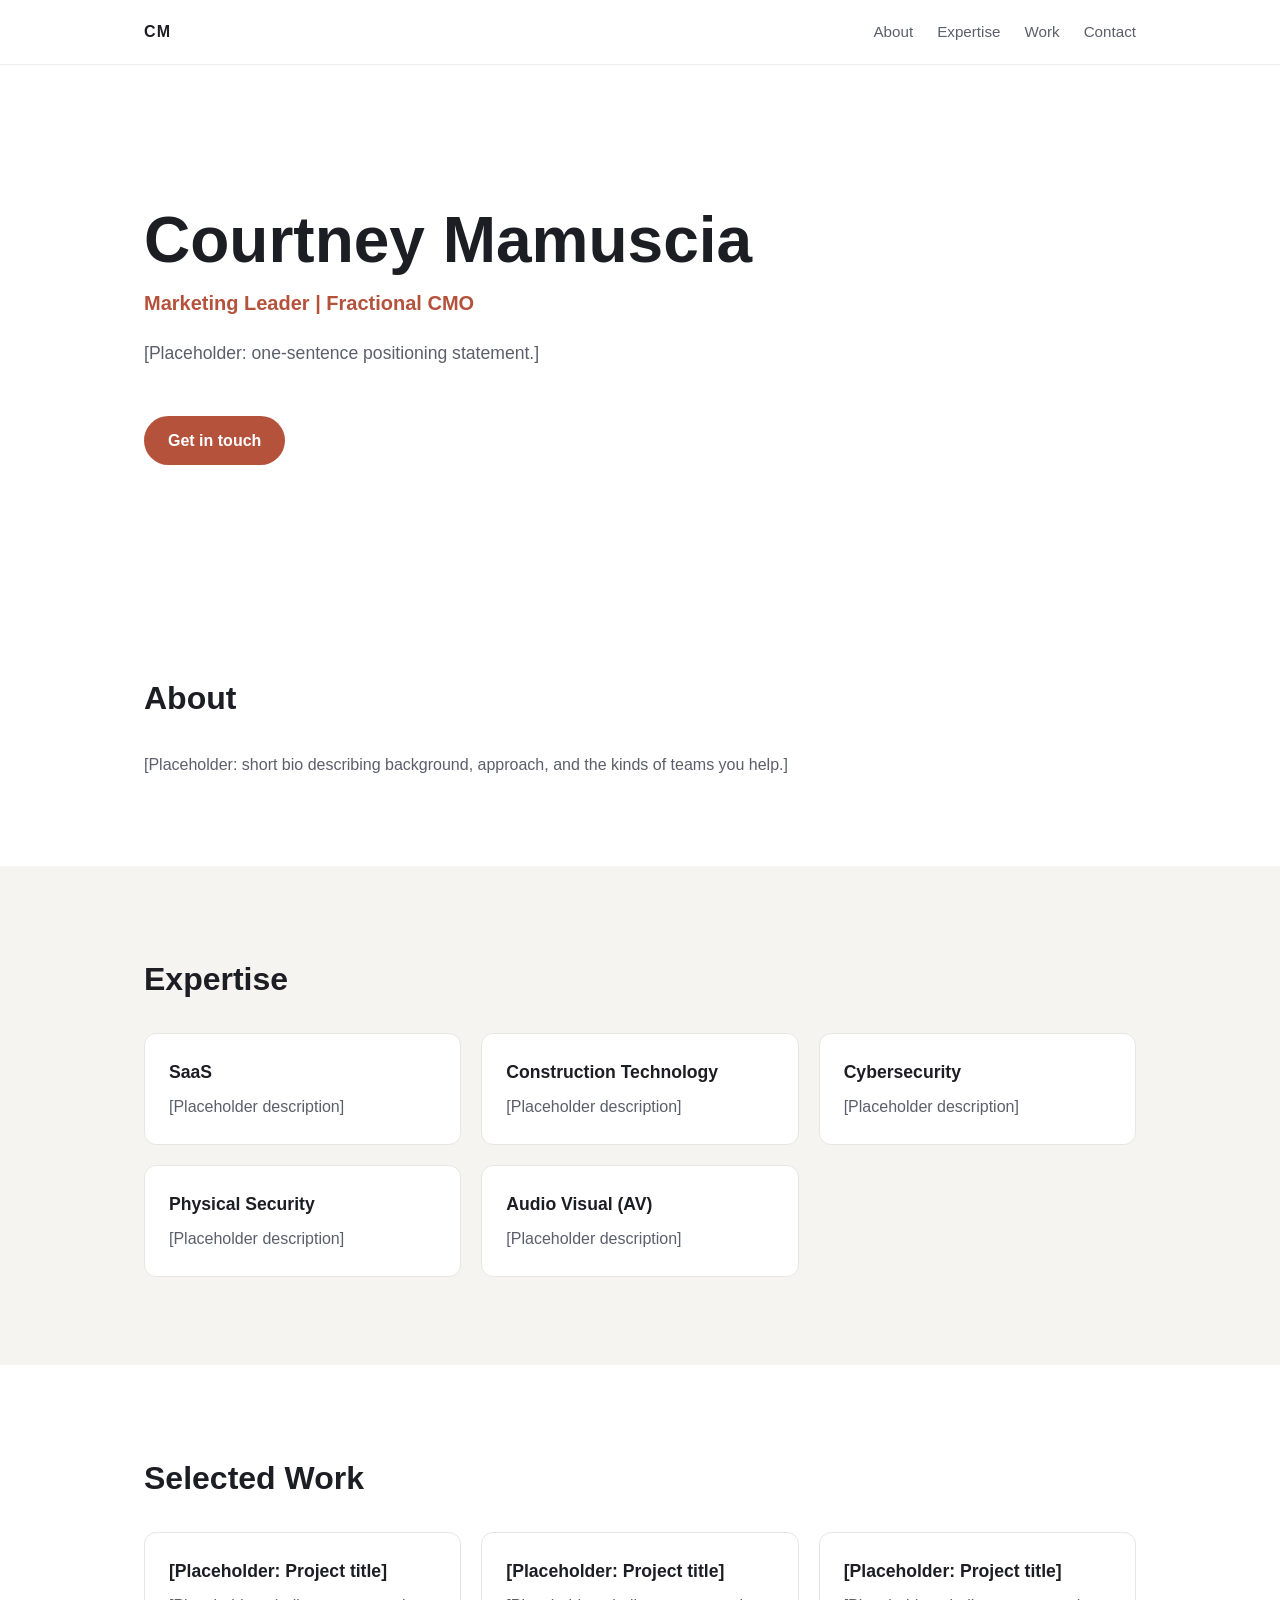
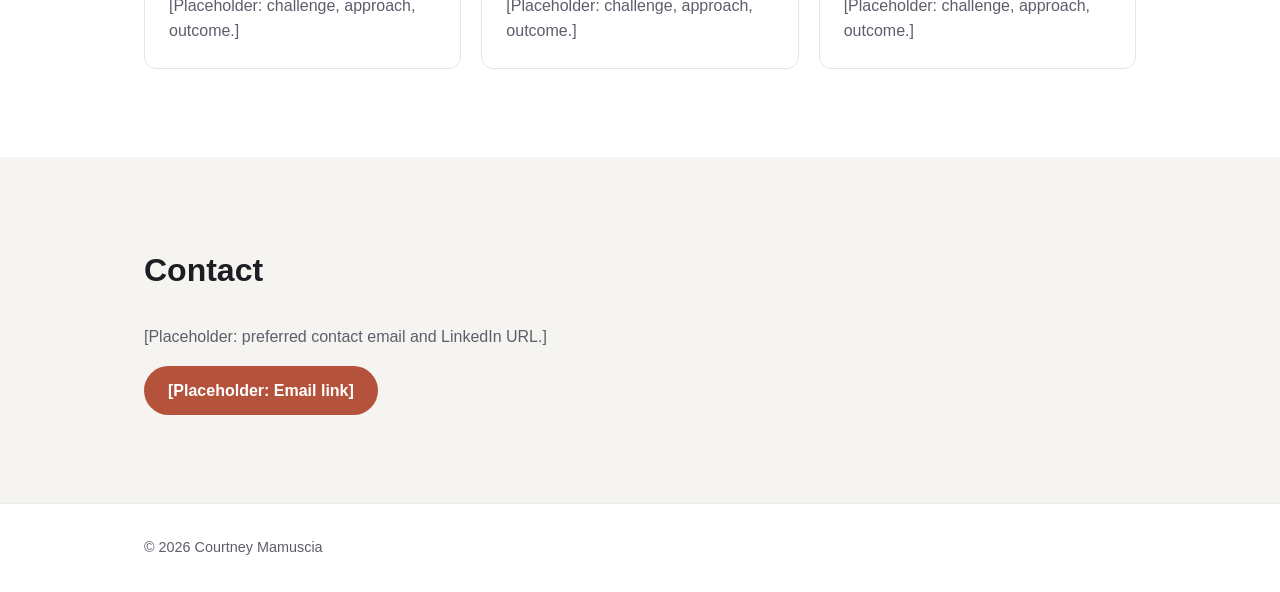
==== index.html @ 13a63ce5 "Initial portfolio starter" ====
<!DOCTYPE html>
<html lang="en">
<head>
<meta charset="UTF-8"><meta name="viewport" content="width=device-width, initial-scale=1.0">
<title>Courtney Mamuscia | Marketing Leader &amp; Fractional CMO</title>
<meta name="description" content="Courtney Mamuscia: Marketing Leader and Fractional CMO.">
<link rel="stylesheet" href="styles.css">
</head>
<body>
<header class="nav"><div class="wrap"><a class="logo" href="#top">CM</a>
<nav><a href="#about">About</a><a href="#expertise">Expertise</a><a href="#work">Work</a><a href="#contact">Contact</a></nav></div></header>
<main id="top">
<section class="hero"><div class="wrap">
<h1>Courtney Mamuscia</h1>
<p class="title">Marketing Leader | Fractional CMO</p>
<p class="lead">[Placeholder: one-sentence positioning statement.]</p>
<a class="btn" href="#contact">Get in touch</a></div></section>
<section id="about"><div class="wrap"><h2>About</h2>
<p>[Placeholder: short bio describing background, approach, and the kinds of teams you help.]</p></div></section>
<section id="expertise" class="alt"><div class="wrap"><h2>Expertise</h2>
<div class="grid">
<div class="card"><h3>SaaS</h3><p>[Placeholder description]</p></div>
<div class="card"><h3>Construction Technology</h3><p>[Placeholder description]</p></div>
<div class="card"><h3>Cybersecurity</h3><p>[Placeholder description]</p></div>
<div class="card"><h3>Physical Security</h3><p>[Placeholder description]</p></div>
<div class="card"><h3>Audio Visual (AV)</h3><p>[Placeholder description]</p></div>
</div></div></section>
<section id="work"><div class="wrap"><h2>Selected Work</h2>
<div class="grid">
<article class="card"><h3>[Placeholder: Project title]</h3><p>[Placeholder: challenge, approach, outcome.]</p></article>
<article class="card"><h3>[Placeholder: Project title]</h3><p>[Placeholder: challenge, approach, outcome.]</p></article>
<article class="card"><h3>[Placeholder: Project title]</h3><p>[Placeholder: challenge, approach, outcome.]</p></article>
</div></div></section>
<section id="contact" class="alt"><div class="wrap"><h2>Contact</h2>
<p>[Placeholder: preferred contact email and LinkedIn URL.]</p>
<a class="btn" href="#">[Placeholder: Email link]</a></div></section>
</main>
<footer><div class="wrap">&copy; <span id="y">2026</span> Courtney Mamuscia</div></footer>
</body></html>
---- styles.css ----
*{box-sizing:border-box;margin:0;padding:0}
:root{--ink:#1d1d24;--muted:#5c5f6b;--accent:#b5523b;--bg:#fff;--alt:#f6f4f1}
body{font-family:-apple-system,BlinkMacSystemFont,"Segoe UI",Roboto,Helvetica,Arial,sans-serif;color:var(--ink);background:var(--bg);line-height:1.6}
.wrap{max-width:1040px;margin:0 auto;padding:0 24px}
.nav{position:sticky;top:0;background:rgba(255,255,255,.95);border-bottom:1px solid #eee;z-index:10}
.nav .wrap{display:flex;justify-content:space-between;align-items:center;height:64px}
.logo{font-weight:700;letter-spacing:.08em;color:var(--ink);text-decoration:none}
nav a{margin-left:24px;color:var(--muted);text-decoration:none;font-size:.95rem}
nav a:hover{color:var(--accent)}
section{padding:88px 0}.alt{background:var(--alt)}
.hero{padding:140px 0 120px}
h1{font-size:clamp(2.4rem,6vw,4rem);line-height:1.1}
.title{font-size:1.25rem;color:var(--accent);margin:12px 0 20px;font-weight:600}
.lead{max-width:640px;color:var(--muted);font-size:1.1rem;margin-bottom:32px}
h2{font-size:2rem;margin-bottom:28px}h3{font-size:1.1rem;margin-bottom:8px}
.grid{display:grid;grid-template-columns:repeat(auto-fit,minmax(240px,1fr));gap:20px}
.card{background:#fff;border:1px solid #e8e6e2;border-radius:12px;padding:24px}
.card p,section p{color:var(--muted)}
.btn{display:inline-block;margin-top:16px;background:var(--accent);color:#fff;padding:12px 24px;border-radius:999px;text-decoration:none;font-weight:600}
footer{padding:32px 0;color:var(--muted);font-size:.9rem;border-top:1px solid #eee}
@media(max-width:600px){nav a{margin-left:14px;font-size:.85rem}section{padding:64px 0}.hero{padding:96px 0 80px}}
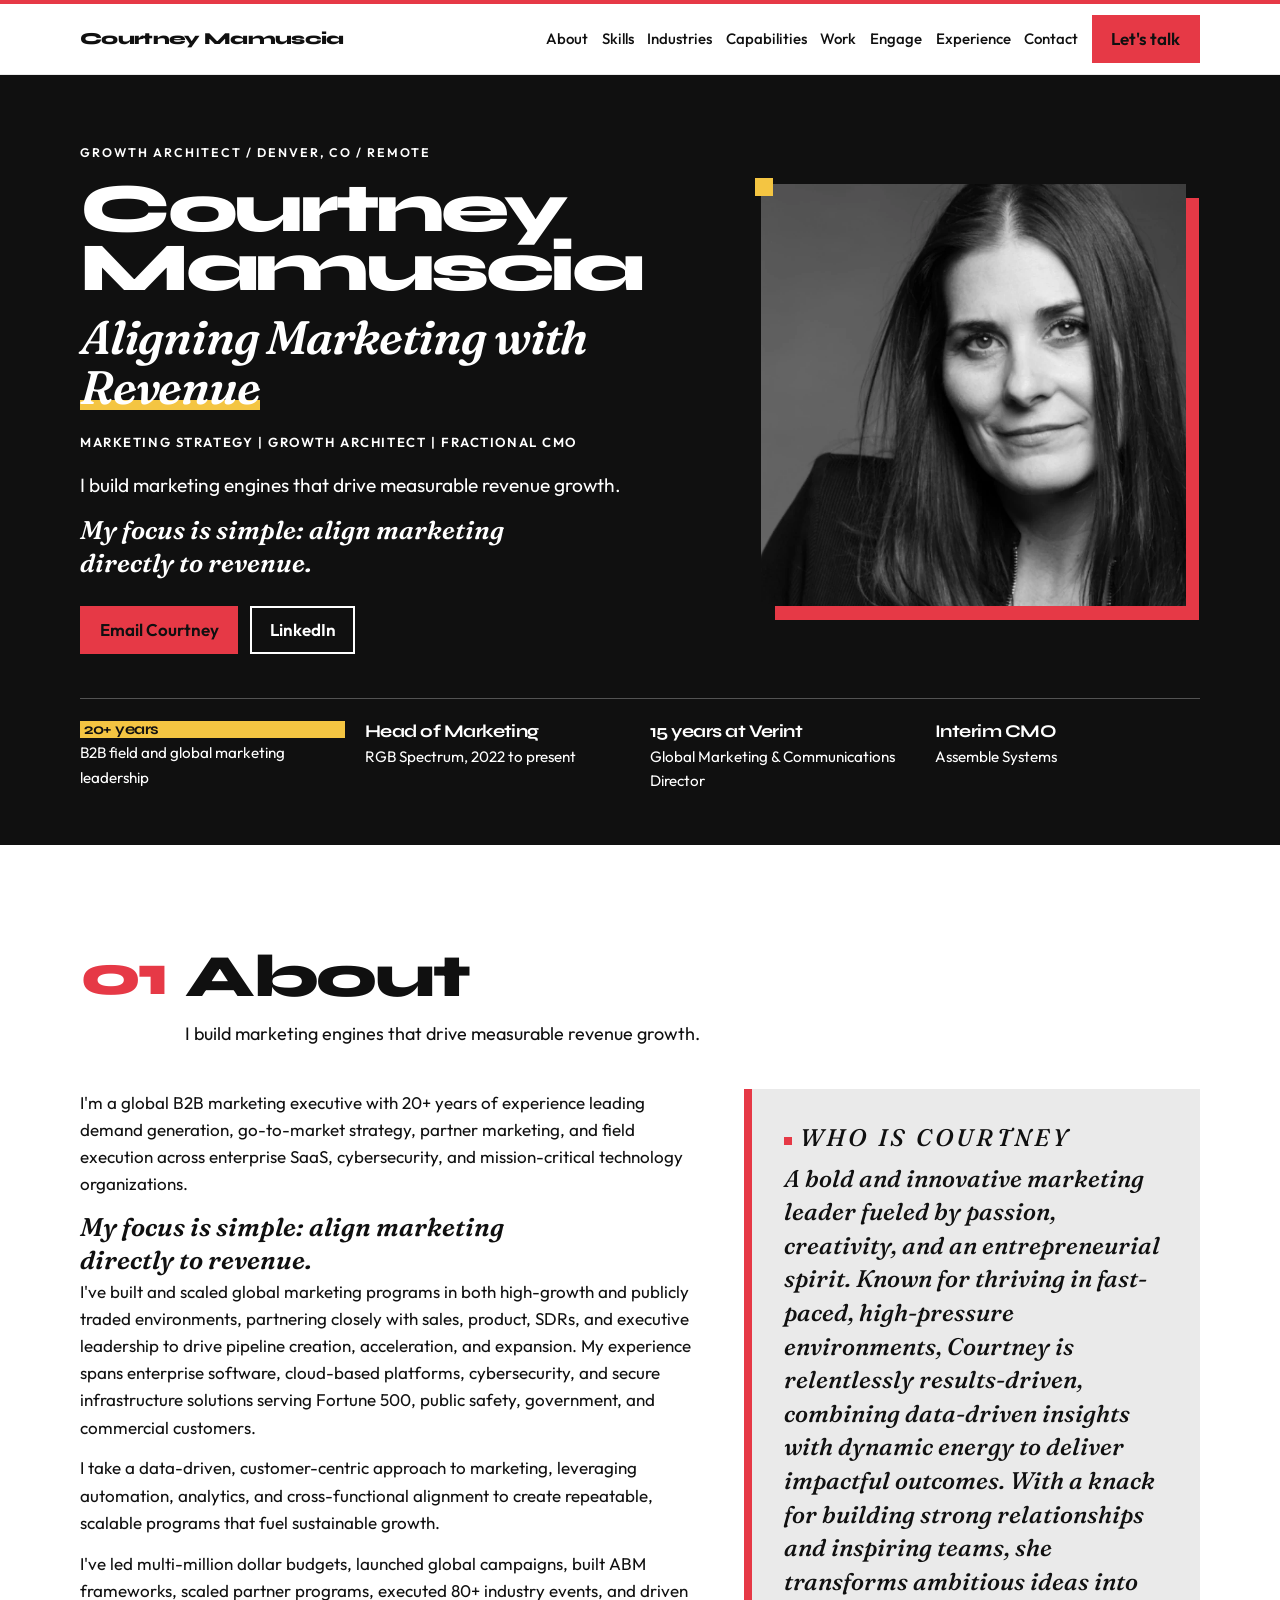
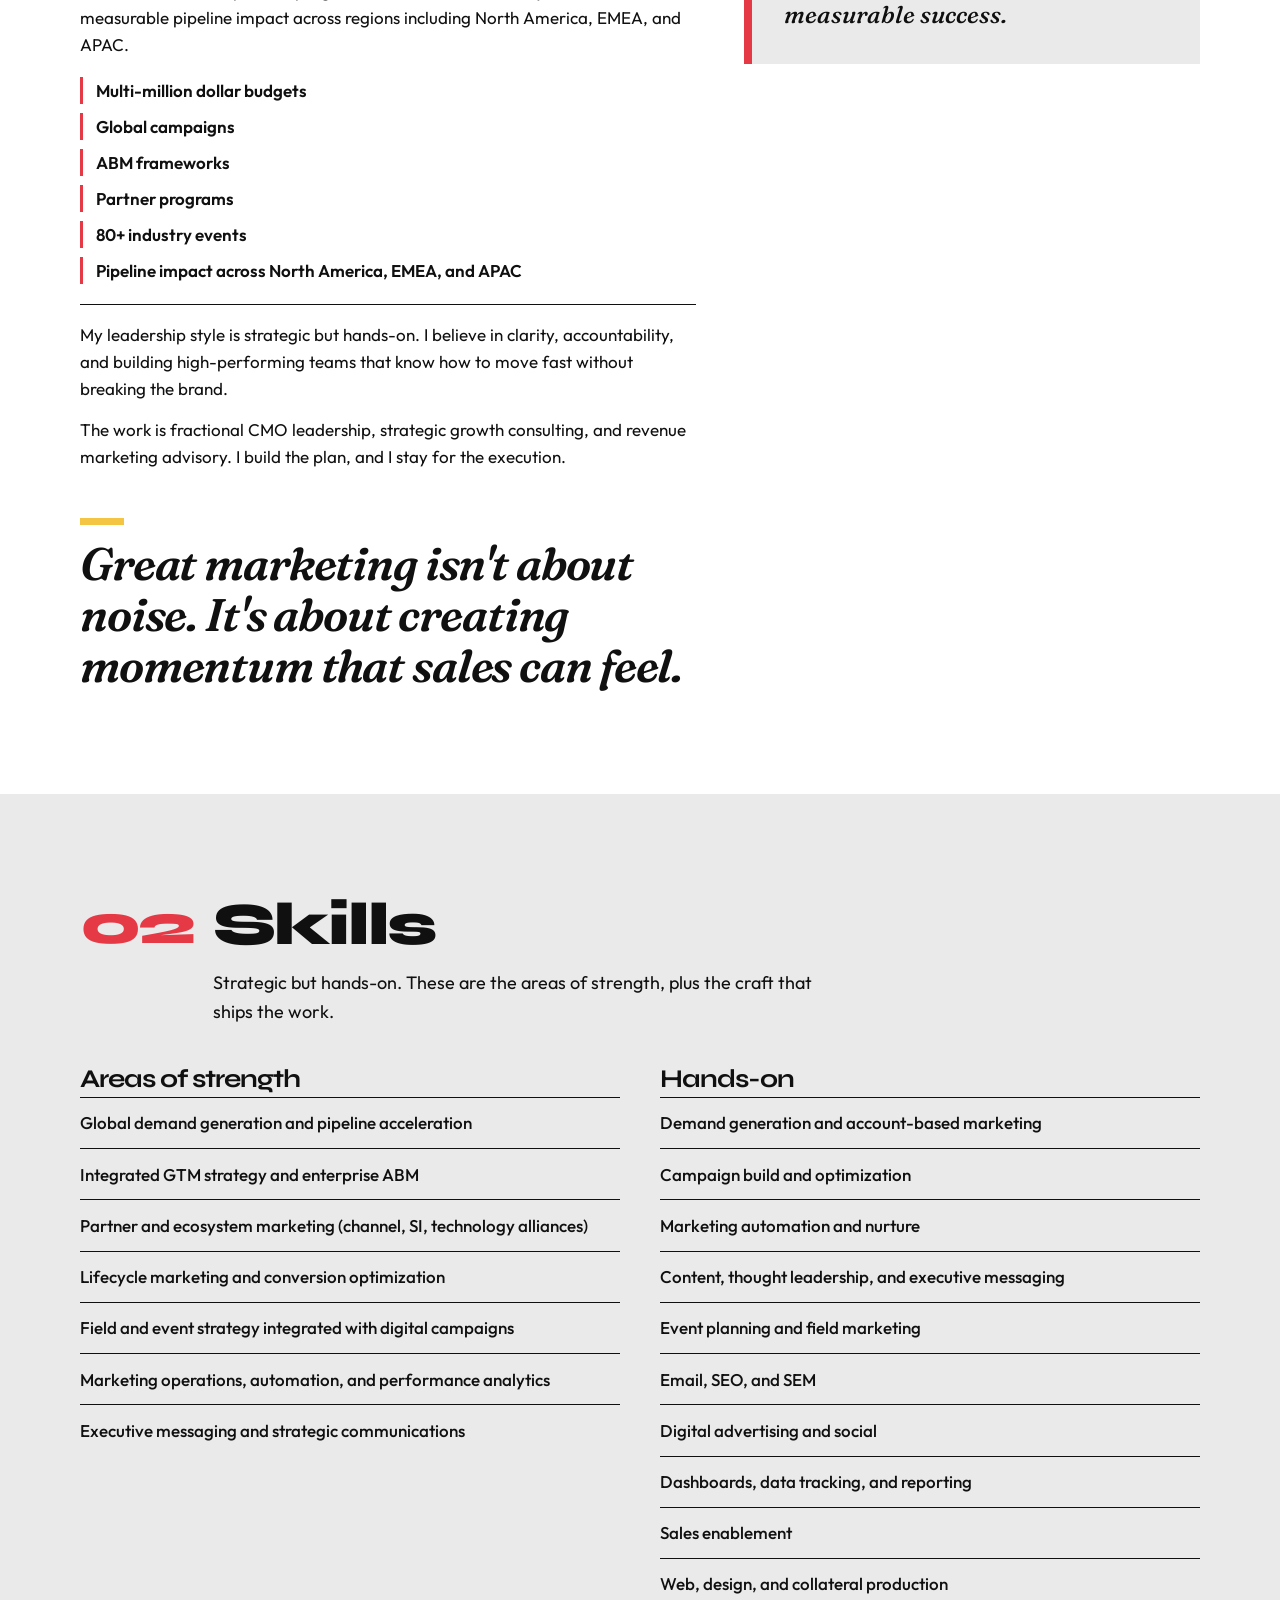
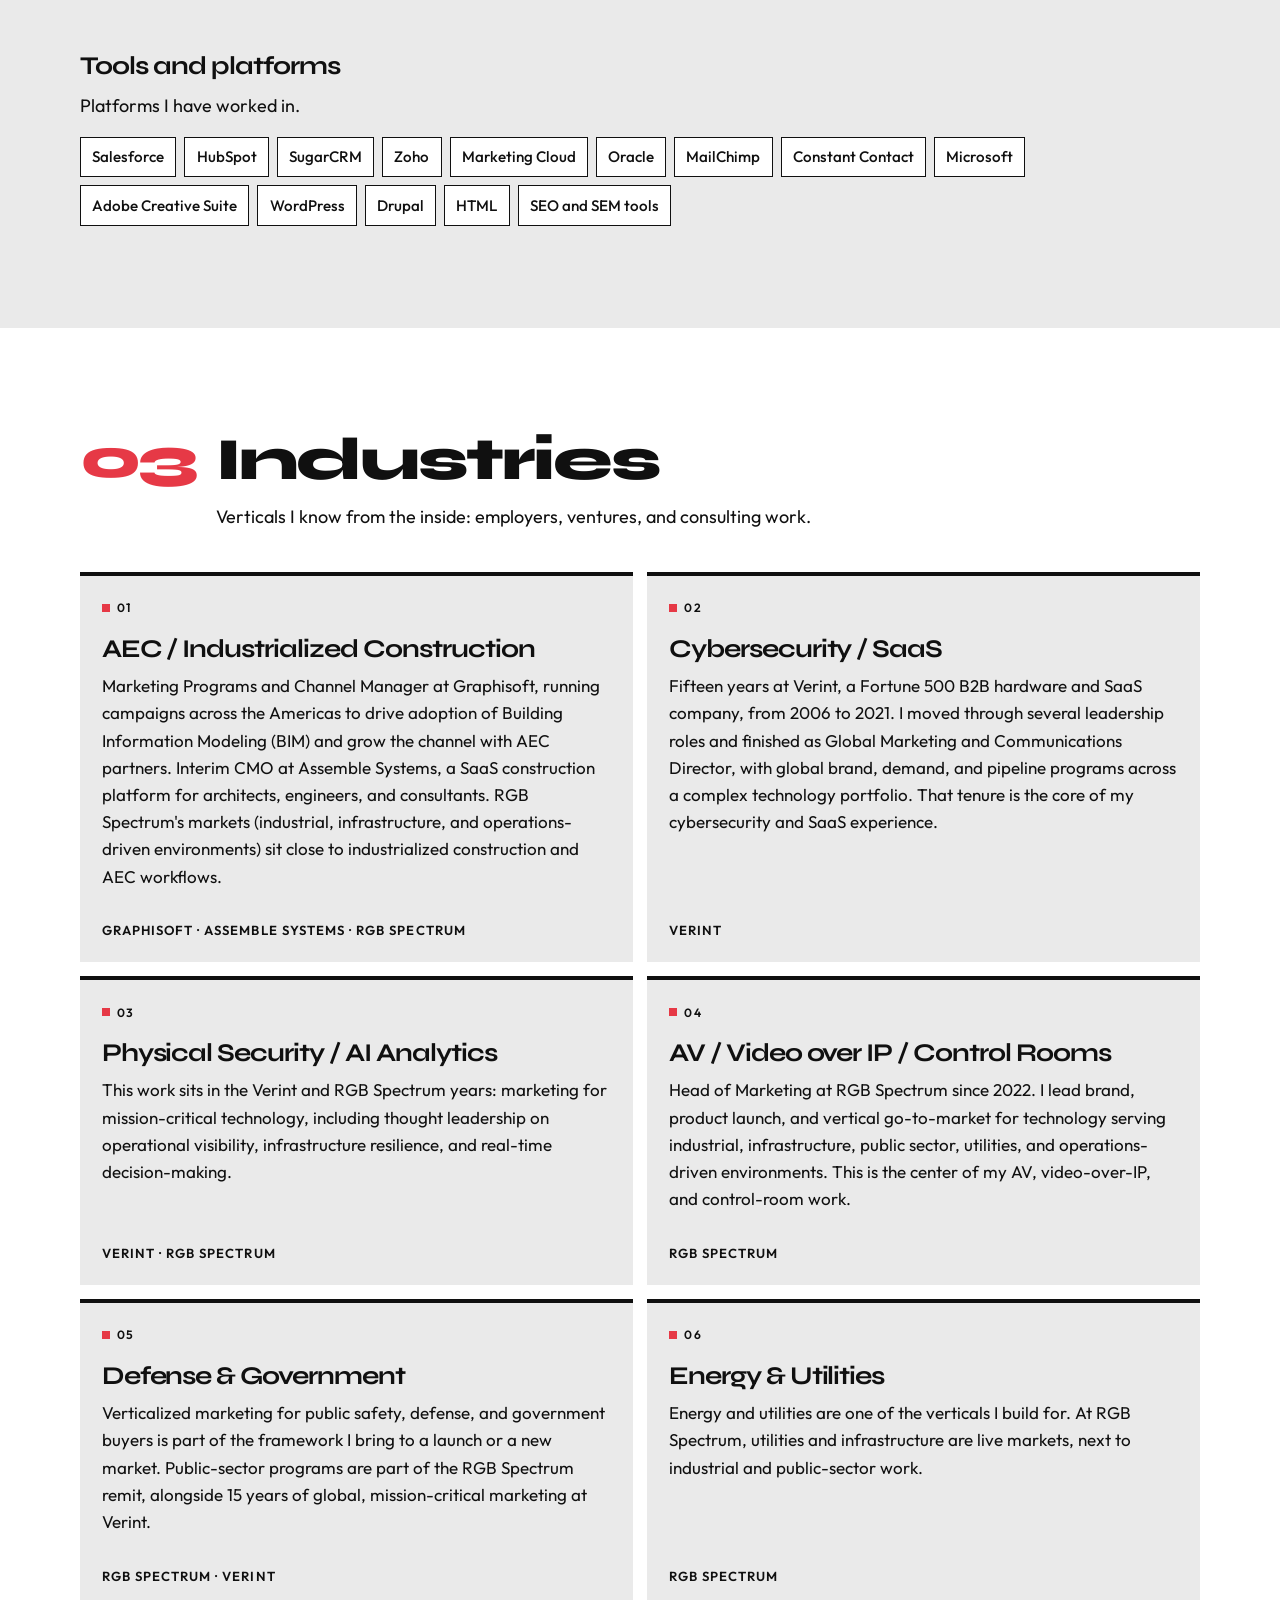
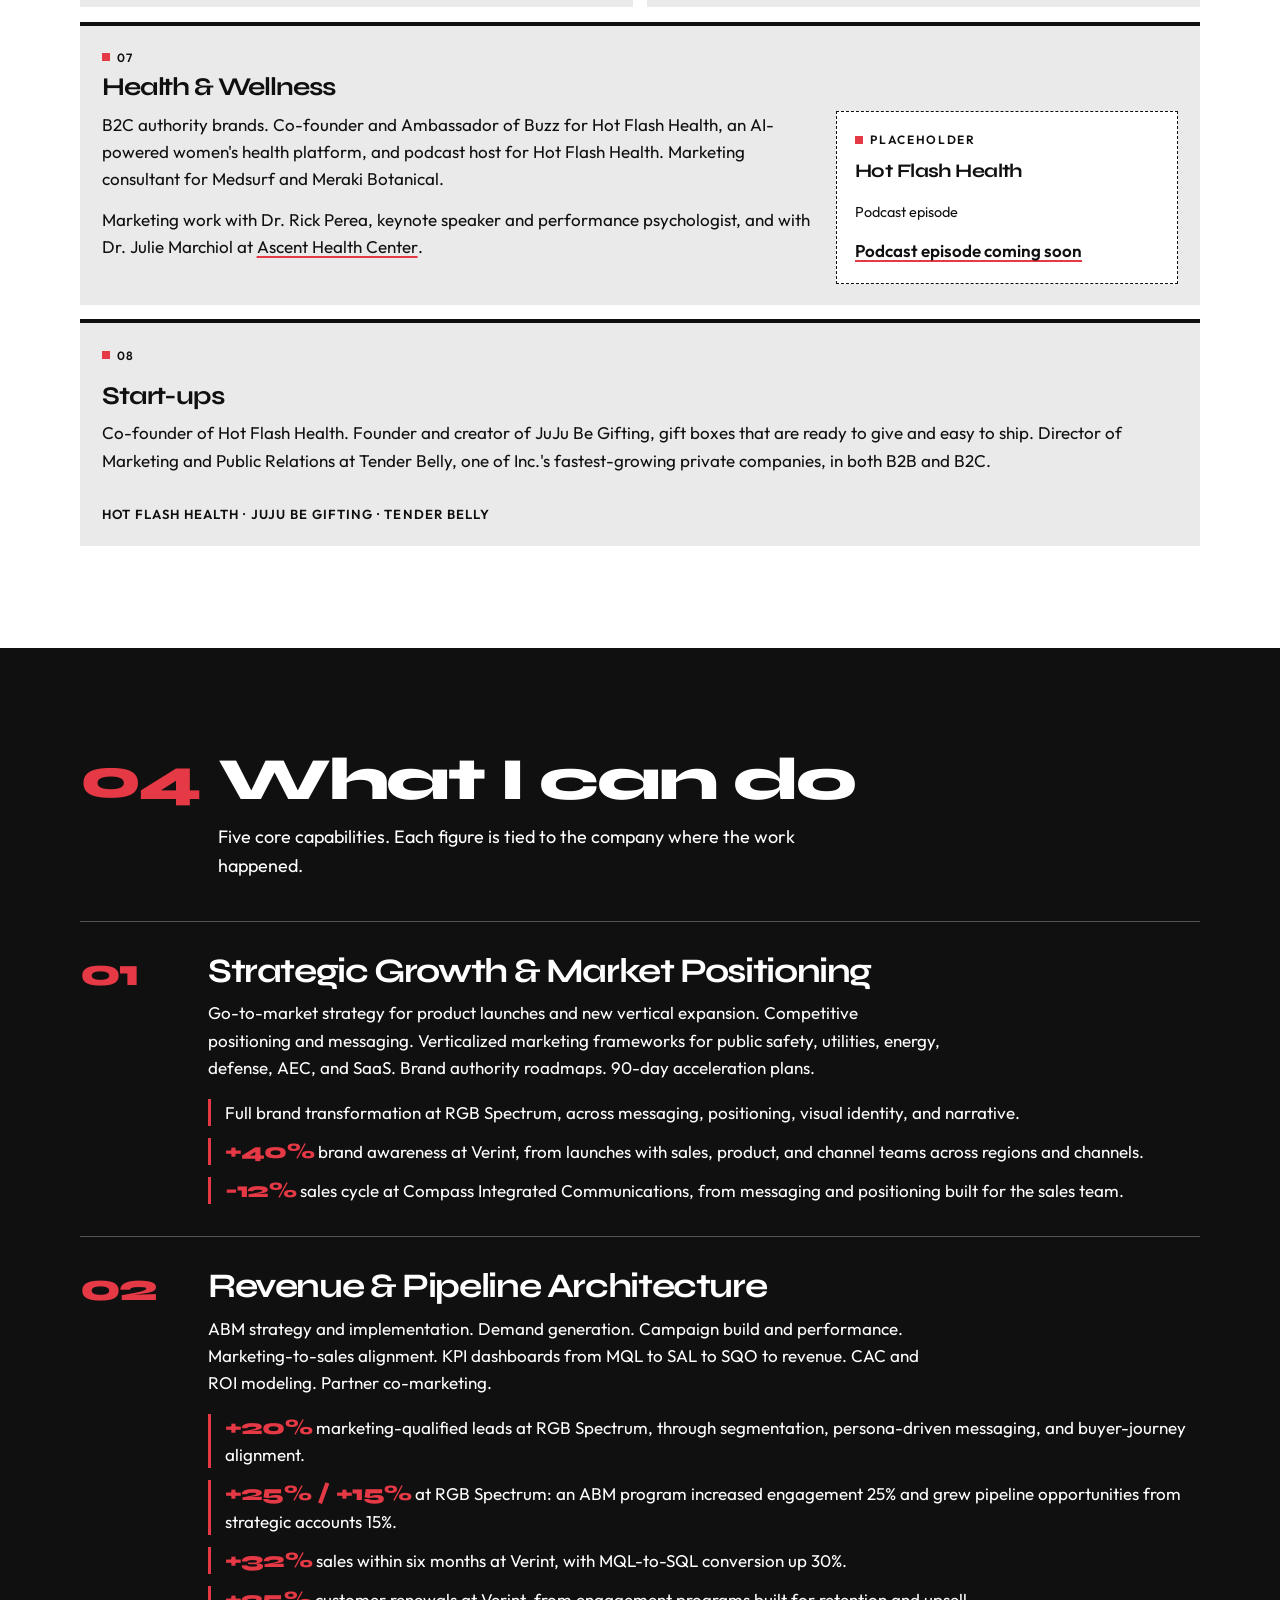
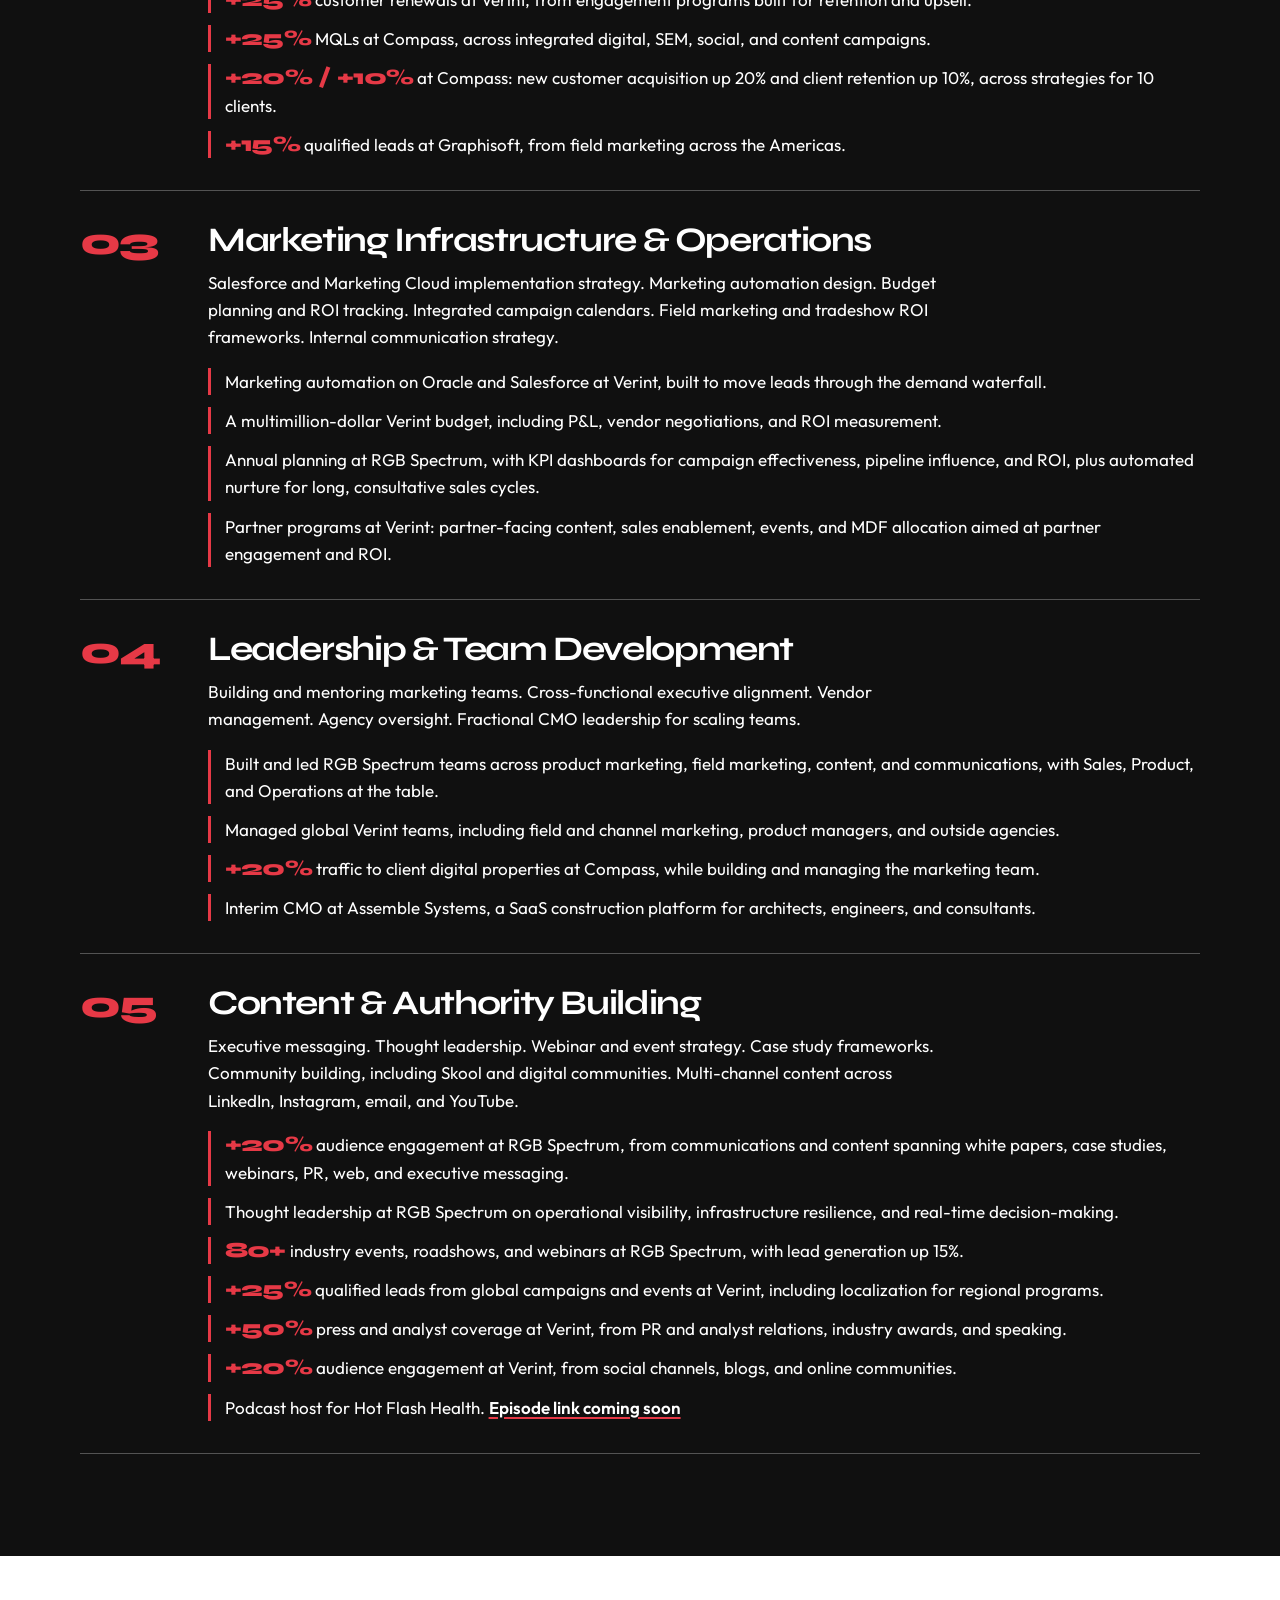
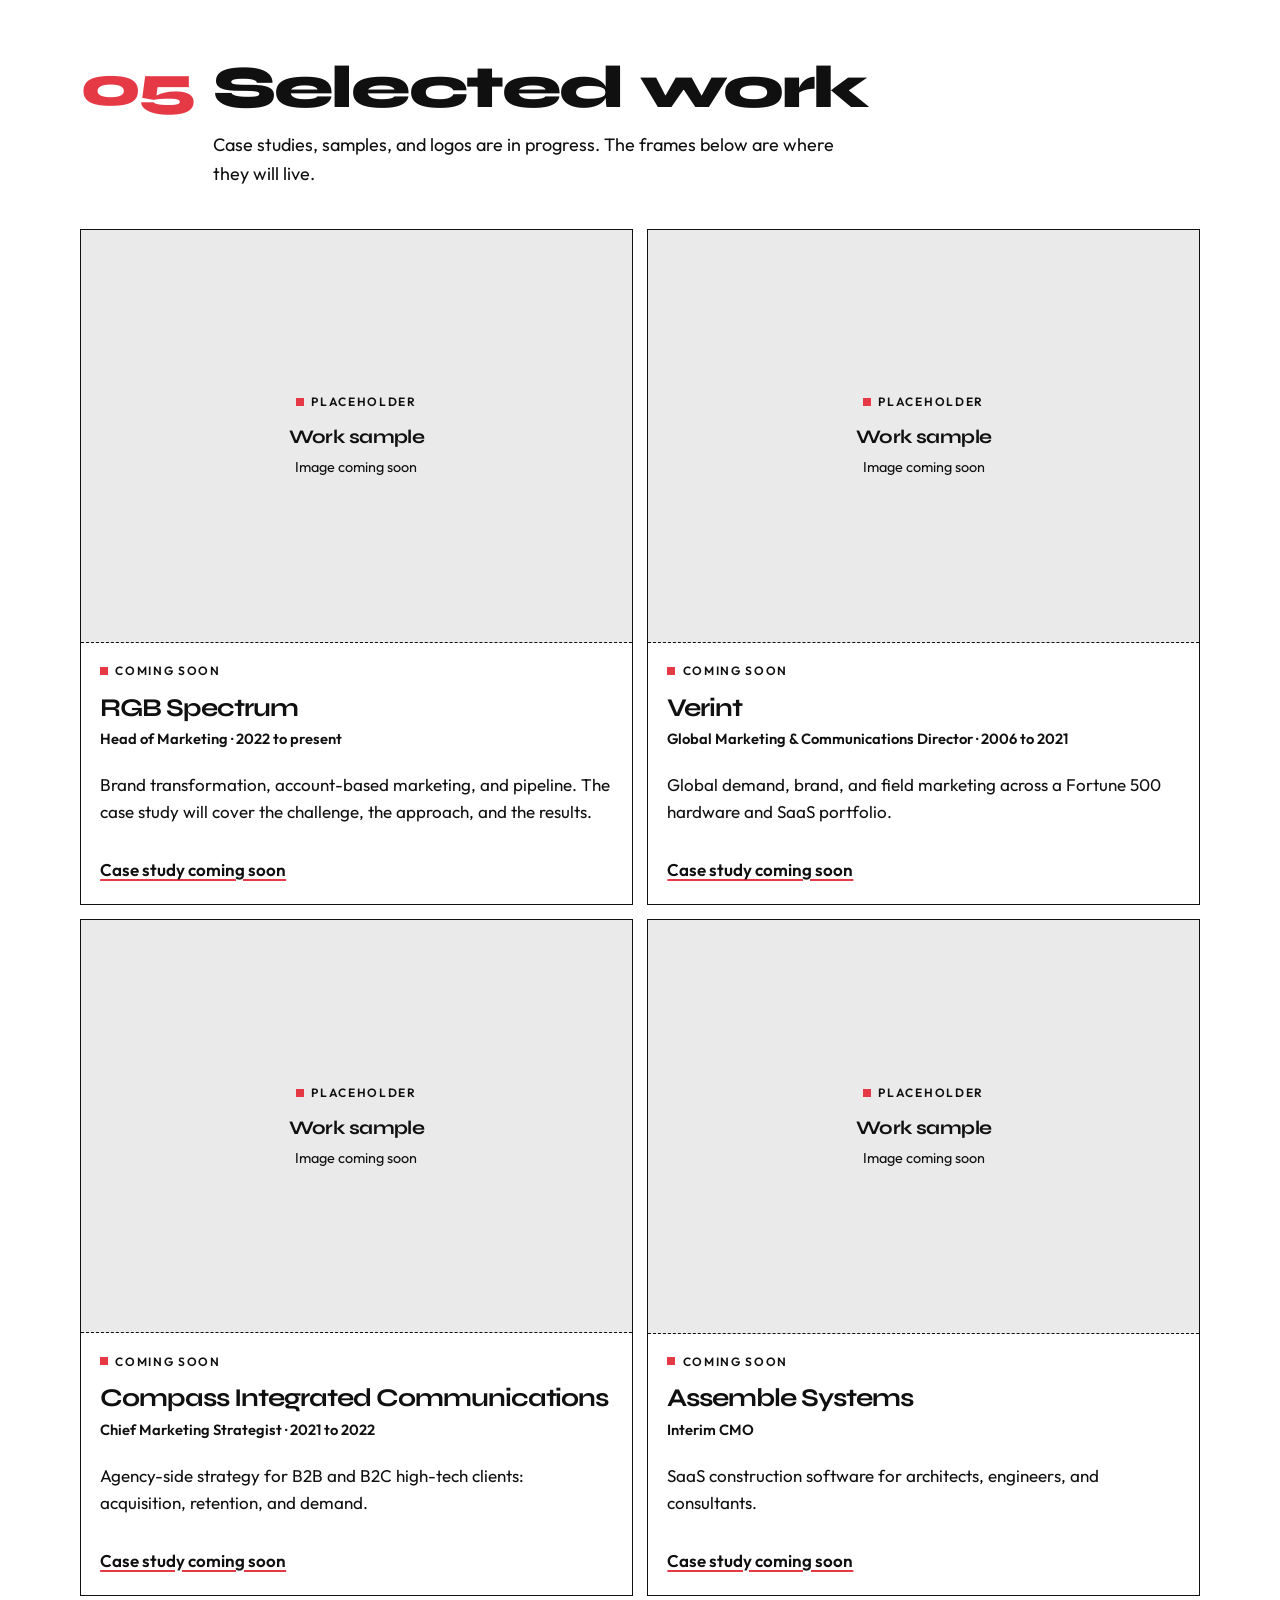
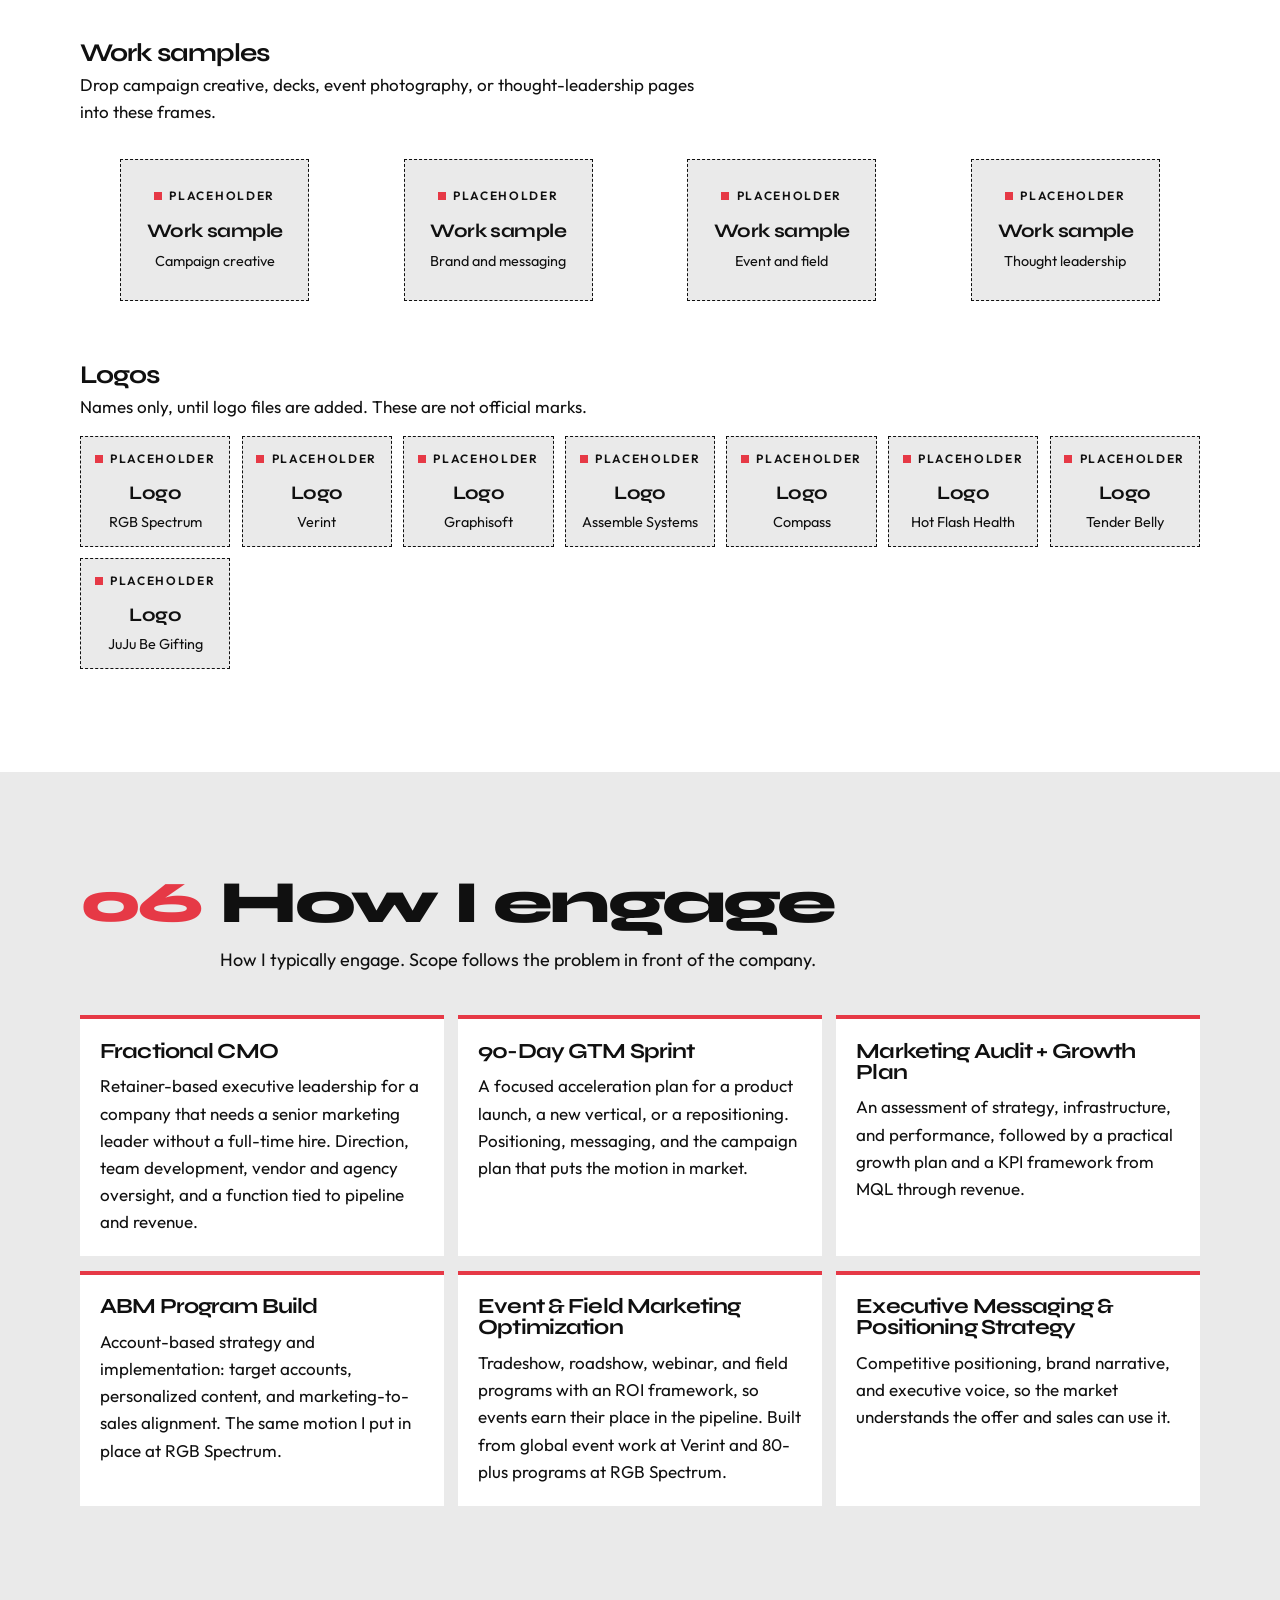
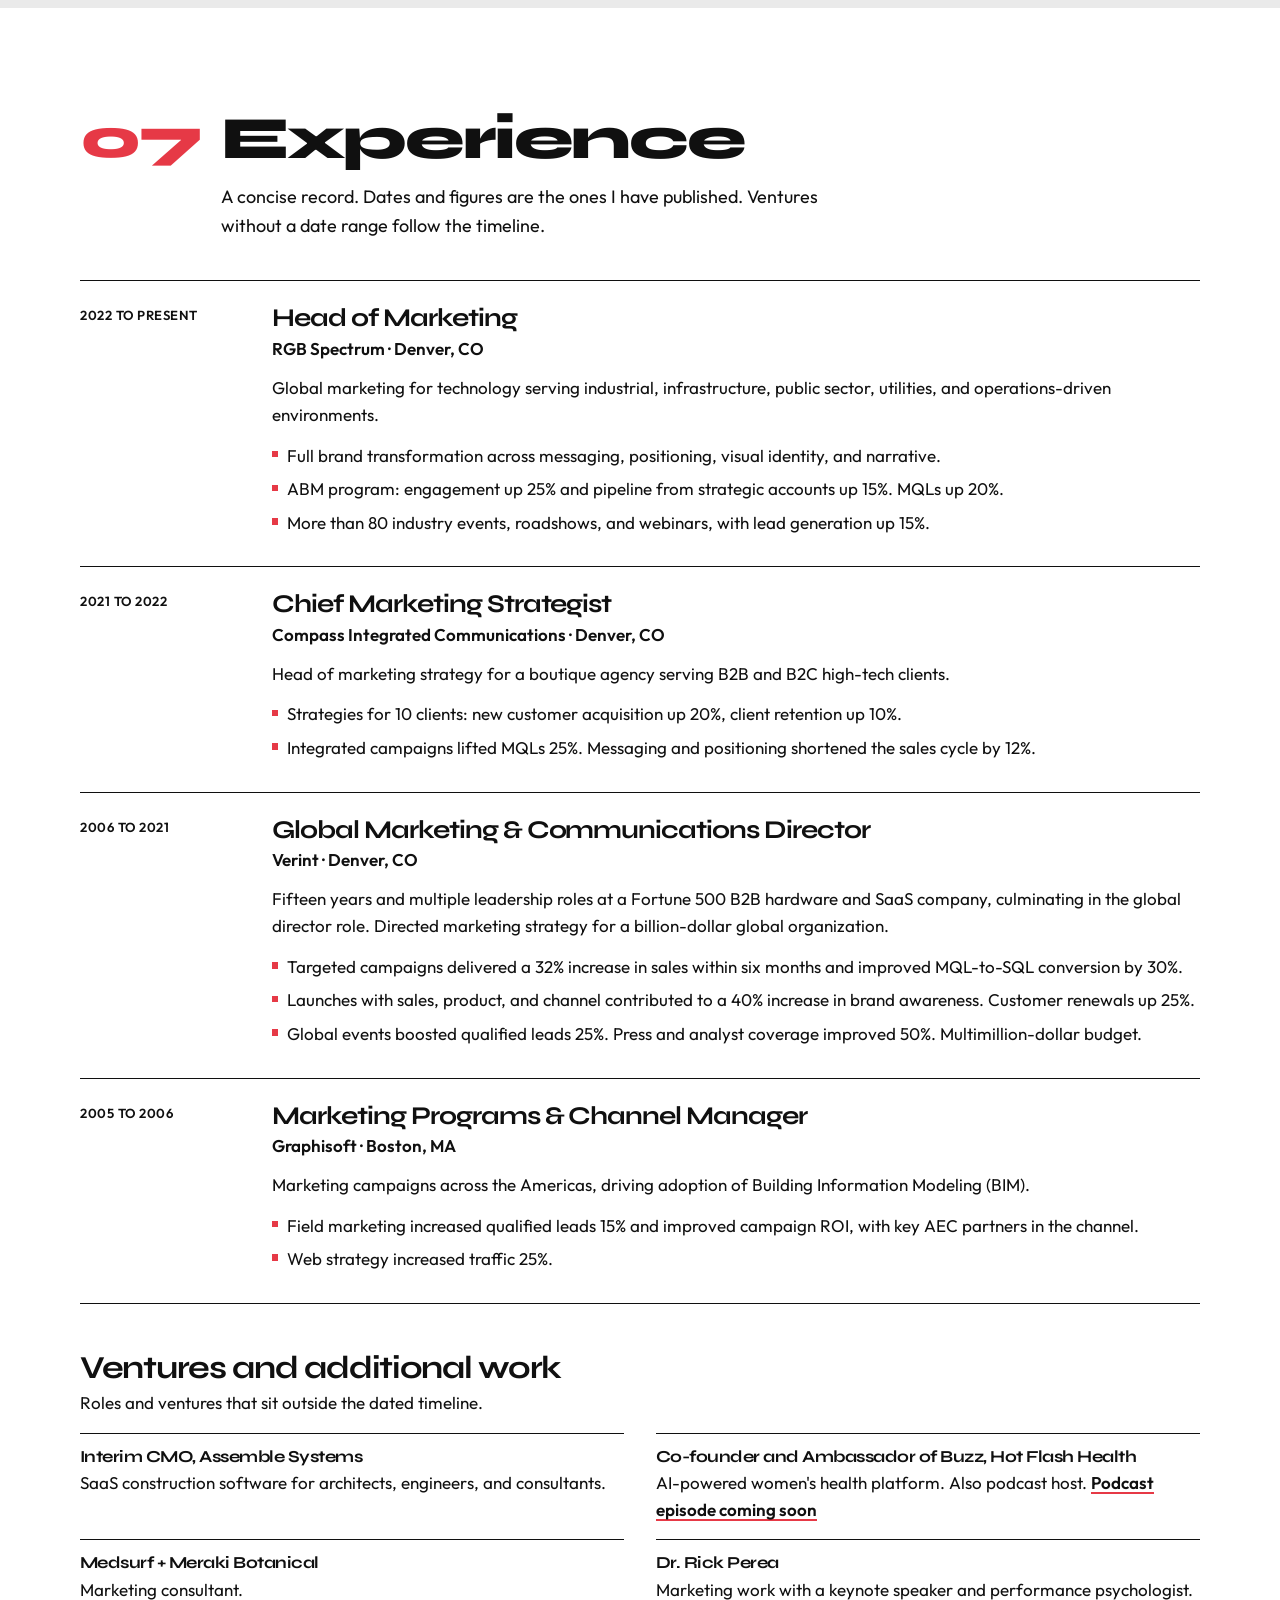
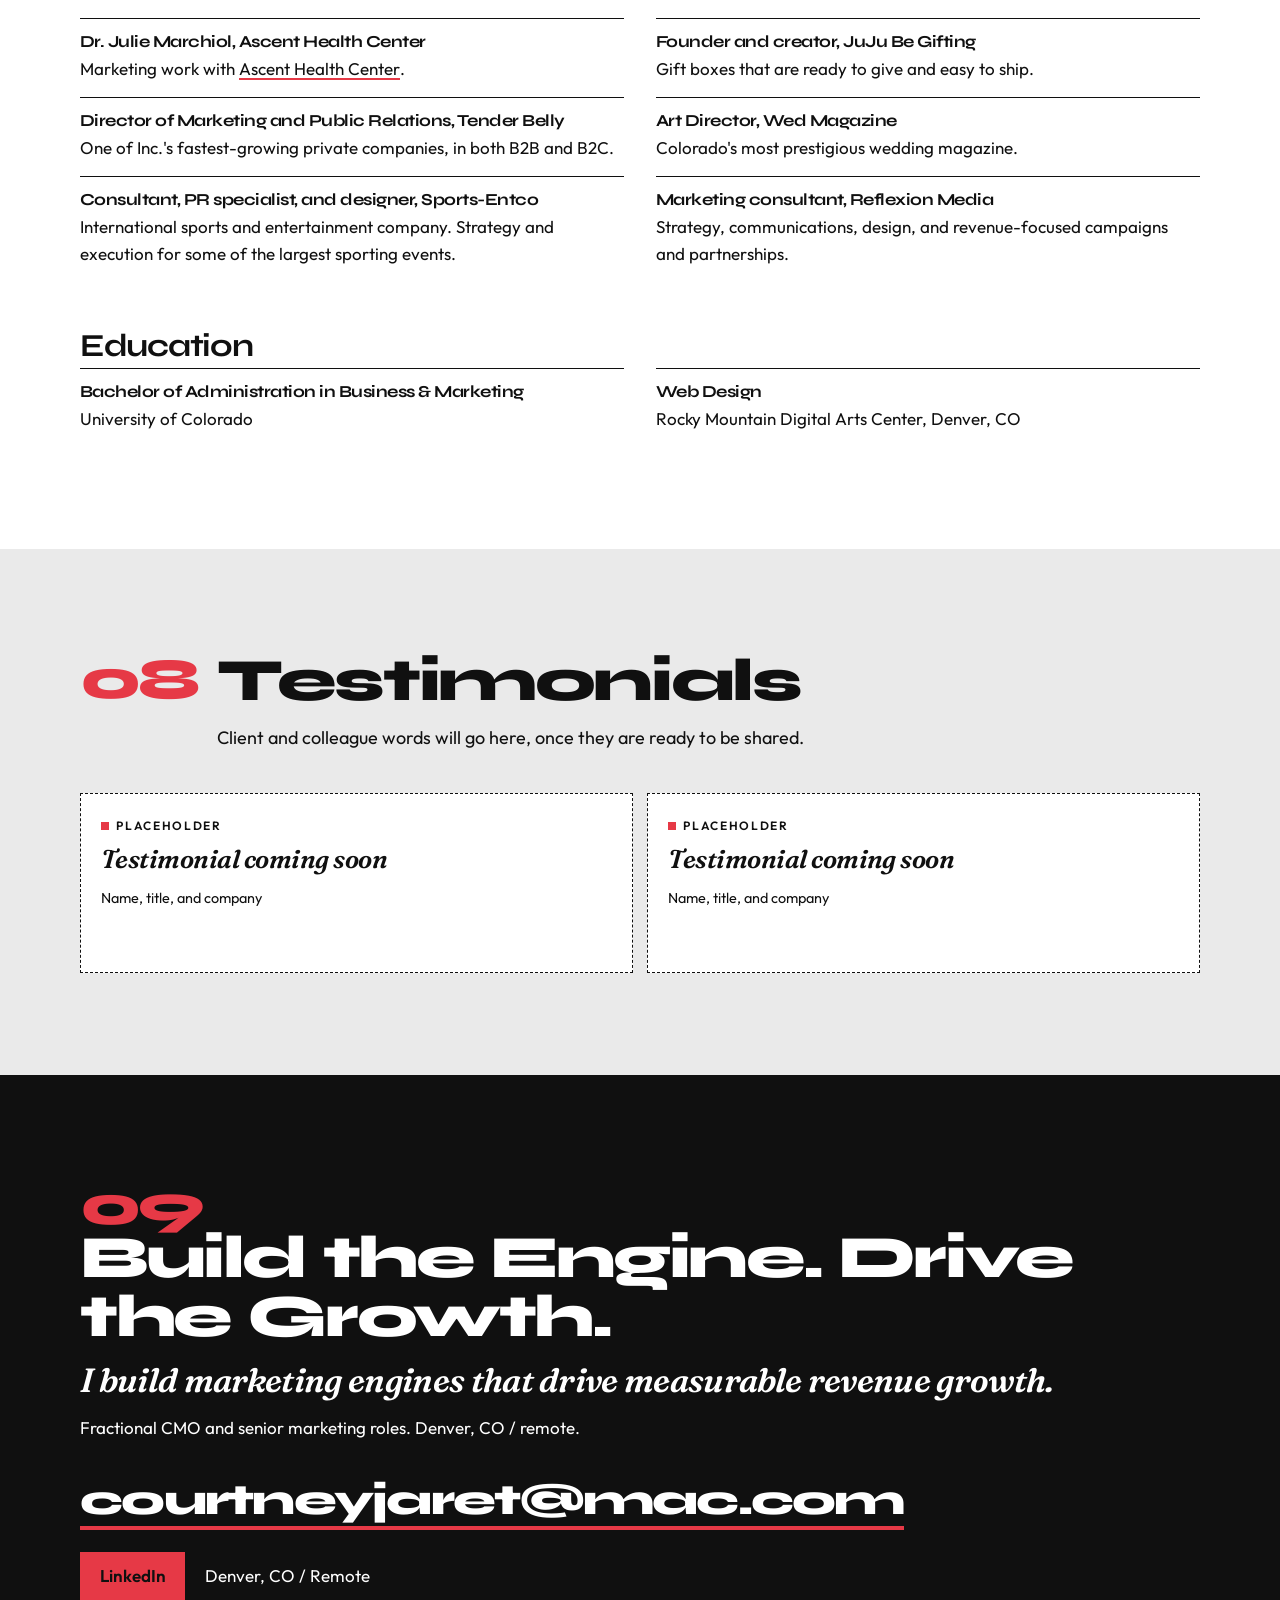
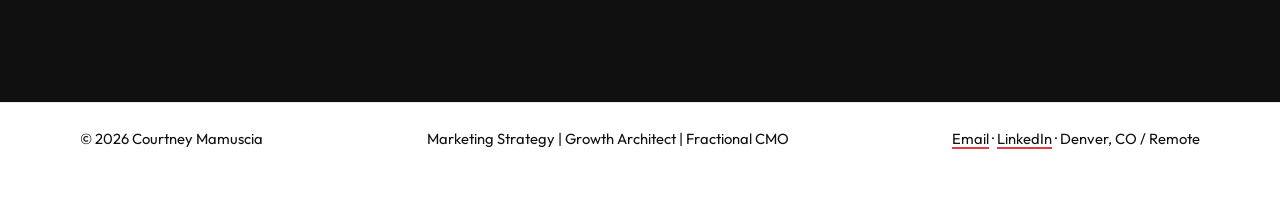
==== commit d091b560: "Build Courtney Mamuscia's portfolio from her notes and About outline. A static GitHub Pages site wit" ====
--- a/index.html
+++ b/index.html
@@ -1,39 +1,775 @@
 <!DOCTYPE html>
-<html lang="en">
+<html lang="en" class="no-js">
 <head>
-<meta charset="UTF-8"><meta name="viewport" content="width=device-width, initial-scale=1.0">
-<title>Courtney Mamuscia | Marketing Leader &amp; Fractional CMO</title>
-<meta name="description" content="Courtney Mamuscia: Marketing Leader and Fractional CMO.">
-<link rel="stylesheet" href="styles.css">
+  <meta charset="utf-8">
+  <script>document.documentElement.classList.replace("no-js", "js");</script>
+  <meta name="viewport" content="width=device-width, initial-scale=1">
+  <title>Courtney Mamuscia | Growth Architect — Aligning Marketing with Revenue</title>
+  <meta name="description" content="Courtney Mamuscia builds marketing engines that drive measurable revenue growth. Fractional CMO and growth architect in Denver, CO, working remotely.">
+  <meta name="author" content="Courtney Mamuscia">
+  <meta name="theme-color" content="#ffffff">
+  <meta name="color-scheme" content="light">
+  <link rel="canonical" href="https://cmamuscia27.github.io/courtney-mamuscia-portfolio/">
+  <meta property="og:type" content="website">
+  <meta property="og:locale" content="en_US">
+  <meta property="og:site_name" content="Courtney Mamuscia">
+  <meta property="og:title" content="Courtney Mamuscia | Growth Architect — Aligning Marketing with Revenue">
+  <meta property="og:description" content="I build marketing engines that drive measurable revenue growth.">
+  <meta property="og:url" content="https://cmamuscia27.github.io/courtney-mamuscia-portfolio/">
+  <meta property="og:image" content="https://cmamuscia27.github.io/courtney-mamuscia-portfolio/assets/og.jpg">
+  <meta property="og:image:width" content="1200">
+  <meta property="og:image:height" content="630">
+  <meta property="og:image:alt" content="Courtney Mamuscia, Growth Architect. Aligning Marketing with Revenue. Fractional CMO. Denver, CO / Remote.">
+  <meta name="twitter:card" content="summary_large_image">
+  <meta name="twitter:title" content="Courtney Mamuscia | Growth Architect — Aligning Marketing with Revenue">
+  <meta name="twitter:description" content="I build marketing engines that drive measurable revenue growth.">
+  <meta name="twitter:image" content="https://cmamuscia27.github.io/courtney-mamuscia-portfolio/assets/og.jpg">
+  <meta name="twitter:image:alt" content="Courtney Mamuscia, Growth Architect. Aligning Marketing with Revenue.">
+  <link rel="icon" href="favicon.svg" type="image/svg+xml">
+  <link rel="apple-touch-icon" href="assets/apple-touch-icon.png">
+  <link rel="preload" href="assets/fonts/syne-800.woff2" as="font" type="font/woff2" crossorigin>
+  <link rel="preload" href="assets/courtney-mamuscia.webp" as="image" type="image/webp">
+  <link rel="stylesheet" href="styles.css?v=3">
+  <script type="application/ld+json">
+  {
+    "@context": "https://schema.org",
+    "@type": "Person",
+    "name": "Courtney Mamuscia",
+    "jobTitle": "Marketing Strategy | Growth Architect | Fractional CMO",
+    "description": "I build marketing engines that drive measurable revenue growth.",
+    "email": "courtneyjaret@mac.com",
+    "url": "https://cmamuscia27.github.io/courtney-mamuscia-portfolio/",
+    "image": "https://cmamuscia27.github.io/courtney-mamuscia-portfolio/assets/courtney-mamuscia.jpg",
+    "address": {
+      "@type": "PostalAddress",
+      "addressLocality": "Denver",
+      "addressRegion": "CO",
+      "addressCountry": "US"
+    },
+    "alumniOf": {
+      "@type": "CollegeOrUniversity",
+      "name": "University of Colorado"
+    },
+    "sameAs": ["https://www.linkedin.com/in/courtneymamuscia/"]
+  }
+  </script>
 </head>
 <body>
-<header class="nav"><div class="wrap"><a class="logo" href="#top">CM</a>
-<nav><a href="#about">About</a><a href="#expertise">Expertise</a><a href="#work">Work</a><a href="#contact">Contact</a></nav></div></header>
-<main id="top">
-<section class="hero"><div class="wrap">
-<h1>Courtney Mamuscia</h1>
-<p class="title">Marketing Leader | Fractional CMO</p>
-<p class="lead">[Placeholder: one-sentence positioning statement.]</p>
-<a class="btn" href="#contact">Get in touch</a></div></section>
-<section id="about"><div class="wrap"><h2>About</h2>
-<p>[Placeholder: short bio describing background, approach, and the kinds of teams you help.]</p></div></section>
-<section id="expertise" class="alt"><div class="wrap"><h2>Expertise</h2>
-<div class="grid">
-<div class="card"><h3>SaaS</h3><p>[Placeholder description]</p></div>
-<div class="card"><h3>Construction Technology</h3><p>[Placeholder description]</p></div>
-<div class="card"><h3>Cybersecurity</h3><p>[Placeholder description]</p></div>
-<div class="card"><h3>Physical Security</h3><p>[Placeholder description]</p></div>
-<div class="card"><h3>Audio Visual (AV)</h3><p>[Placeholder description]</p></div>
-</div></div></section>
-<section id="work"><div class="wrap"><h2>Selected Work</h2>
-<div class="grid">
-<article class="card"><h3>[Placeholder: Project title]</h3><p>[Placeholder: challenge, approach, outcome.]</p></article>
-<article class="card"><h3>[Placeholder: Project title]</h3><p>[Placeholder: challenge, approach, outcome.]</p></article>
-<article class="card"><h3>[Placeholder: Project title]</h3><p>[Placeholder: challenge, approach, outcome.]</p></article>
-</div></div></section>
-<section id="contact" class="alt"><div class="wrap"><h2>Contact</h2>
-<p>[Placeholder: preferred contact email and LinkedIn URL.]</p>
-<a class="btn" href="#">[Placeholder: Email link]</a></div></section>
-</main>
-<footer><div class="wrap">&copy; <span id="y">2026</span> Courtney Mamuscia</div></footer>
-</body></html>
+  <!--
+    PLACEHOLDER INDEX
+    Search this file for "PLACEHOLDER:" to find every slot.
+    Classes: .placeholder .placeholder-link .placeholder-label .placeholder-note
+             .case-card .case-media .work-sample-slot .logo-slot .testimonial-slot .podcast-link
+    Swap guide: README.md
+  -->
+  <a class="skip-link" href="#main">Skip to content</a>
+  <header class="site-header" id="top">
+    <div class="shell header-bar">
+      <a class="logo" href="#top">Courtney <span class="logo-last">Mamuscia</span></a>
+      <button class="nav-toggle" type="button" aria-expanded="false" aria-controls="site-nav">Menu</button>
+      <nav class="site-nav" id="site-nav" aria-label="Primary">
+        <a href="#about">About</a>
+        <a href="#skills">Skills</a>
+        <a href="#industries">Industries</a>
+        <a href="#capabilities">Capabilities</a>
+        <a href="#work">Work</a>
+        <a href="#engage">Engage</a>
+        <a href="#experience">Experience</a>
+        <a href="#contact">Contact</a>
+        <a class="btn nav-cta" href="#contact">Let's talk</a>
+      </nav>
+    </div>
+  </header>
+
+  <main id="main">
+    <section class="hero" aria-labelledby="hero-title">
+      <div class="shell">
+        <div class="hero-grid">
+          <div class="hero-copy">
+            <p class="eyebrow">Growth Architect / Denver, CO / Remote</p>
+            <h1 id="hero-title">
+              <span class="name">Courtney<br>Mamuscia</span>
+              <span class="tagline">Aligning Marketing with <em>Revenue</em></span>
+            </h1>
+            <p class="title-line">Marketing Strategy | Growth Architect | Fractional CMO</p>
+            <p class="statement">I build marketing engines that drive measurable revenue growth.</p>
+            <p class="focus-line">My focus is simple: align marketing directly to revenue.</p>
+            <div class="actions">
+              <a class="btn" href="mailto:courtneyjaret@mac.com">Email Courtney</a>
+              <a class="btn btn-ghost" href="https://www.linkedin.com/in/courtneymamuscia/" rel="me noopener noreferrer" target="_blank">LinkedIn<span class="visually-hidden"> (opens in a new tab)</span></a>
+            </div>
+          </div>
+          <div class="portrait-wrap">
+            <figure class="portrait">
+              <span class="corner" aria-hidden="true"></span>
+              <picture>
+                <source srcset="assets/courtney-mamuscia.webp" type="image/webp">
+                <img src="assets/courtney-mamuscia.jpg" width="800" height="796" alt="Black-and-white headshot of Courtney Mamuscia, smiling, in a dark blazer." fetchpriority="high" decoding="async">
+              </picture>
+            </figure>
+          </div>
+        </div>
+        <ul class="stats">
+          <li>
+            <strong><span class="hl">20+ years</span></strong>
+            <span>B2B field and global marketing leadership</span>
+          </li>
+          <li>
+            <strong>Head of Marketing</strong>
+            <span>RGB Spectrum, 2022 to present</span>
+          </li>
+          <li>
+            <strong>15 years at Verint</strong>
+            <span>Global Marketing &amp; Communications Director</span>
+          </li>
+          <li>
+            <strong>Interim CMO</strong>
+            <span>Assemble Systems</span>
+          </li>
+        </ul>
+      </div>
+    </section>
+
+    <section class="section" id="about" aria-labelledby="about-title">
+      <div class="shell">
+        <header class="section-head">
+          <p class="index">01</p>
+          <div>
+            <h2 id="about-title">About</h2>
+            <p class="section-lead">I build marketing engines that drive measurable revenue growth.</p>
+          </div>
+        </header>
+        <div class="about-grid">
+          <div>
+            <p>I'm a global B2B marketing executive with 20+ years of experience leading demand generation, go-to-market strategy, partner marketing, and field execution across enterprise SaaS, cybersecurity, and mission-critical technology organizations.</p>
+            <p class="focus-line">My focus is simple: align marketing directly to revenue.</p>
+            <p>I've built and scaled global marketing programs in both high-growth and publicly traded environments, partnering closely with sales, product, SDRs, and executive leadership to drive pipeline creation, acceleration, and expansion. My experience spans enterprise software, cloud-based platforms, cybersecurity, and secure infrastructure solutions serving Fortune 500, public safety, government, and commercial customers.</p>
+            <p>I take a data-driven, customer-centric approach to marketing, leveraging automation, analytics, and cross-functional alignment to create repeatable, scalable programs that fuel sustainable growth.</p>
+            <p>I've led multi-million dollar budgets, launched global campaigns, built ABM frameworks, scaled partner programs, executed 80+ industry events, and driven measurable pipeline impact across regions including North America, EMEA, and APAC.</p>
+            <ul class="proof-row">
+              <li>Multi-million dollar budgets</li>
+              <li>Global campaigns</li>
+              <li>ABM frameworks</li>
+              <li>Partner programs</li>
+              <li>80+ industry events</li>
+              <li>Pipeline impact across North America, EMEA, and APAC</li>
+            </ul>
+            <p class="positioned">My leadership style is strategic but hands-on. I believe in clarity, accountability, and building high-performing teams that know how to move fast without breaking the brand.</p>
+            <p>The work is fractional CMO leadership, strategic growth consulting, and revenue marketing advisory. I build the plan, and I stay for the execution.</p>
+          </div>
+          <aside class="who">
+            <p class="kicker">Who is Courtney</p>
+            <p>A bold and innovative marketing leader fueled by passion, creativity, and an entrepreneurial spirit. Known for thriving in fast-paced, high-pressure environments, Courtney is relentlessly results-driven, combining data-driven insights with dynamic energy to deliver impactful outcomes. With a knack for building strong relationships and inspiring teams, she transforms ambitious ideas into measurable success.</p>
+          </aside>
+        </div>
+        <blockquote class="pull">
+          <p>Great marketing isn't about noise. It's about creating momentum that sales can feel.</p>
+        </blockquote>
+      </div>
+    </section>
+
+    <section class="section band-gray" id="skills" aria-labelledby="skills-title">
+      <div class="shell">
+        <header class="section-head">
+          <p class="index">02</p>
+          <div>
+            <h2 id="skills-title">Skills</h2>
+            <p class="section-lead">Strategic but hands-on. These are the areas of strength, plus the craft that ships the work.</p>
+          </div>
+        </header>
+        <div class="skill-grid">
+          <div class="skill-col">
+            <h3>Areas of strength</h3>
+            <ul>
+              <li>Global demand generation and pipeline acceleration</li>
+              <li>Integrated GTM strategy and enterprise ABM</li>
+              <li>Partner and ecosystem marketing (channel, SI, technology alliances)</li>
+              <li>Lifecycle marketing and conversion optimization</li>
+              <li>Field and event strategy integrated with digital campaigns</li>
+              <li>Marketing operations, automation, and performance analytics</li>
+              <li>Executive messaging and strategic communications</li>
+            </ul>
+          </div>
+          <div class="skill-col">
+            <h3>Hands-on</h3>
+            <ul>
+              <li>Demand generation and account-based marketing</li>
+              <li>Campaign build and optimization</li>
+              <li>Marketing automation and nurture</li>
+              <li>Content, thought leadership, and executive messaging</li>
+              <li>Event planning and field marketing</li>
+              <li>Email, SEO, and SEM</li>
+              <li>Digital advertising and social</li>
+              <li>Dashboards, data tracking, and reporting</li>
+              <li>Sales enablement</li>
+              <li>Web, design, and collateral production</li>
+            </ul>
+          </div>
+        </div>
+        <div class="tools">
+          <h3>Tools and platforms</h3>
+          <p class="section-lead">Platforms I have worked in.</p>
+          <ul class="tool-list">
+            <li>Salesforce</li>
+            <li>HubSpot</li>
+            <li>SugarCRM</li>
+            <li>Zoho</li>
+            <li>Marketing Cloud</li>
+            <li>Oracle</li>
+            <li>MailChimp</li>
+            <li>Constant Contact</li>
+            <li>Microsoft</li>
+            <li>Adobe Creative Suite</li>
+            <li>WordPress</li>
+            <li>Drupal</li>
+            <li>HTML</li>
+            <li>SEO and SEM tools</li>
+          </ul>
+        </div>
+      </div>
+    </section>
+
+    <section class="section" id="industries" aria-labelledby="industries-title">
+      <div class="shell">
+        <header class="section-head">
+          <p class="index">03</p>
+          <div>
+            <h2 id="industries-title">Industries</h2>
+            <p class="section-lead">Verticals I know from the inside: employers, ventures, and consulting work.</p>
+          </div>
+        </header>
+        <div class="industry-grid">
+          <article class="industry-card" id="aec">
+            <p class="kicker">01</p>
+            <h3>AEC / Industrialized Construction</h3>
+            <p>Marketing Programs and Channel Manager at Graphisoft, running campaigns across the Americas to drive adoption of Building Information Modeling (BIM) and grow the channel with AEC partners. Interim CMO at Assemble Systems, a SaaS construction platform for architects, engineers, and consultants. RGB Spectrum's markets (industrial, infrastructure, and operations-driven environments) sit close to industrialized construction and AEC workflows.</p>
+            <p class="ties">Graphisoft · Assemble Systems · RGB Spectrum</p>
+          </article>
+
+          <article class="industry-card" id="cyber">
+            <p class="kicker">02</p>
+            <h3>Cybersecurity / SaaS</h3>
+            <p>Fifteen years at Verint, a Fortune 500 B2B hardware and SaaS company, from 2006 to 2021. I moved through several leadership roles and finished as Global Marketing and Communications Director, with global brand, demand, and pipeline programs across a complex technology portfolio. That tenure is the core of my cybersecurity and SaaS experience.</p>
+            <p class="ties">Verint</p>
+          </article>
+
+          <article class="industry-card" id="physical-security">
+            <p class="kicker">03</p>
+            <h3>Physical Security / AI Analytics</h3>
+            <p>This work sits in the Verint and RGB Spectrum years: marketing for mission-critical technology, including thought leadership on operational visibility, infrastructure resilience, and real-time decision-making.</p>
+            <p class="ties">Verint · RGB Spectrum</p>
+          </article>
+
+          <article class="industry-card" id="av">
+            <p class="kicker">04</p>
+            <h3>AV / Video over IP / Control Rooms</h3>
+            <p>Head of Marketing at RGB Spectrum since 2022. I lead brand, product launch, and vertical go-to-market for technology serving industrial, infrastructure, public sector, utilities, and operations-driven environments. This is the center of my AV, video-over-IP, and control-room work.</p>
+            <p class="ties">RGB Spectrum</p>
+          </article>
+
+          <article class="industry-card" id="defense">
+            <p class="kicker">05</p>
+            <h3>Defense &amp; Government</h3>
+            <p>Verticalized marketing for public safety, defense, and government buyers is part of the framework I bring to a launch or a new market. Public-sector programs are part of the RGB Spectrum remit, alongside 15 years of global, mission-critical marketing at Verint.</p>
+            <p class="ties">RGB Spectrum · Verint</p>
+          </article>
+
+          <article class="industry-card" id="energy">
+            <p class="kicker">06</p>
+            <h3>Energy &amp; Utilities</h3>
+            <p>Energy and utilities are one of the verticals I build for. At RGB Spectrum, utilities and infrastructure are live markets, next to industrial and public-sector work.</p>
+            <p class="ties">RGB Spectrum</p>
+          </article>
+
+          <article class="industry-card" id="health">
+            <div>
+              <p class="kicker">07</p>
+              <h3>Health &amp; Wellness</h3>
+            </div>
+            <div class="health-grid">
+              <div>
+                <p>B2C authority brands. Co-founder and Ambassador of Buzz for Hot Flash Health, an AI-powered women's health platform, and podcast host for Hot Flash Health. Marketing consultant for Medsurf and Meraki Botanical.</p>
+                <p>Marketing work with Dr. Rick Perea, keynote speaker and performance psychologist, and with Dr. Julie Marchiol at <a href="https://ascenthealthcenter.com" target="_blank" rel="noopener noreferrer">Ascent Health Center<span class="visually-hidden"> (opens in a new tab)</span></a>.</p>
+              </div>
+              <!-- PLACEHOLDER: podcast-episode | id: podcast-hot-flash | replace href and link text with the Hot Flash Health episode -->
+              <div class="podcast-slot placeholder" id="podcast-hot-flash" data-placeholder="podcast-hot-flash">
+                <p class="kicker">Placeholder</p>
+                <p class="placeholder-label">Hot Flash Health</p>
+                <p class="placeholder-note">Podcast episode</p>
+                <a class="placeholder-link podcast-link" href="#podcast-hot-flash" data-placeholder="podcast-hot-flash">Podcast episode coming soon<span class="visually-hidden">. Placeholder link.</span></a>
+              </div>
+            </div>
+          </article>
+
+          <article class="industry-card" id="startups">
+            <p class="kicker">08</p>
+            <h3>Start-ups</h3>
+            <p>Co-founder of Hot Flash Health. Founder and creator of JuJu Be Gifting, gift boxes that are ready to give and easy to ship. Director of Marketing and Public Relations at Tender Belly, one of Inc.'s fastest-growing private companies, in both B2B and B2C.</p>
+            <p class="ties">Hot Flash Health · JuJu Be Gifting · Tender Belly</p>
+          </article>
+        </div>
+      </div>
+    </section>
+
+    <section class="section band-dark" id="capabilities" aria-labelledby="capabilities-title">
+      <div class="shell">
+        <header class="section-head">
+          <p class="index">04</p>
+          <div>
+            <h2 id="capabilities-title">What I can do</h2>
+            <p class="section-lead">Five core capabilities. Each figure is tied to the company where the work happened.</p>
+          </div>
+        </header>
+        <div class="cap-list">
+          <article class="cap">
+            <p class="cap-num">01</p>
+            <div>
+              <h3>Strategic Growth &amp; Market Positioning</h3>
+              <p class="dek">Go-to-market strategy for product launches and new vertical expansion. Competitive positioning and messaging. Verticalized marketing frameworks for public safety, utilities, energy, defense, AEC, and SaaS. Brand authority roadmaps. 90-day acceleration plans.</p>
+              <ul class="proof">
+                <li>Full brand transformation at RGB Spectrum, across messaging, positioning, visual identity, and narrative.</li>
+                <li><span class="num">+40%</span> brand awareness at Verint, from launches with sales, product, and channel teams across regions and channels.</li>
+                <li><span class="num">-12%</span> sales cycle at Compass Integrated Communications, from messaging and positioning built for the sales team.</li>
+              </ul>
+            </div>
+          </article>
+
+          <article class="cap">
+            <p class="cap-num">02</p>
+            <div>
+              <h3>Revenue &amp; Pipeline Architecture</h3>
+              <p class="dek">ABM strategy and implementation. Demand generation. Campaign build and performance. Marketing-to-sales alignment. KPI dashboards from MQL to SAL to SQO to revenue. CAC and ROI modeling. Partner co-marketing.</p>
+              <ul class="proof">
+                <li><span class="num">+20%</span> marketing-qualified leads at RGB Spectrum, through segmentation, persona-driven messaging, and buyer-journey alignment.</li>
+                <li><span class="num">+25% / +15%</span> at RGB Spectrum: an ABM program increased engagement 25% and grew pipeline opportunities from strategic accounts 15%.</li>
+                <li><span class="num">+32%</span> sales within six months at Verint, with MQL-to-SQL conversion up 30%.</li>
+                <li><span class="num">+25%</span> customer renewals at Verint, from engagement programs built for retention and upsell.</li>
+                <li><span class="num">+25%</span> MQLs at Compass, across integrated digital, SEM, social, and content campaigns.</li>
+                <li><span class="num">+20% / +10%</span> at Compass: new customer acquisition up 20% and client retention up 10%, across strategies for 10 clients.</li>
+                <li><span class="num">+15%</span> qualified leads at Graphisoft, from field marketing across the Americas.</li>
+              </ul>
+            </div>
+          </article>
+
+          <article class="cap">
+            <p class="cap-num">03</p>
+            <div>
+              <h3>Marketing Infrastructure &amp; Operations</h3>
+              <p class="dek">Salesforce and Marketing Cloud implementation strategy. Marketing automation design. Budget planning and ROI tracking. Integrated campaign calendars. Field marketing and tradeshow ROI frameworks. Internal communication strategy.</p>
+              <ul class="proof">
+                <li>Marketing automation on Oracle and Salesforce at Verint, built to move leads through the demand waterfall.</li>
+                <li>A multimillion-dollar Verint budget, including P&amp;L, vendor negotiations, and ROI measurement.</li>
+                <li>Annual planning at RGB Spectrum, with KPI dashboards for campaign effectiveness, pipeline influence, and ROI, plus automated nurture for long, consultative sales cycles.</li>
+                <li>Partner programs at Verint: partner-facing content, sales enablement, events, and MDF allocation aimed at partner engagement and ROI.</li>
+              </ul>
+            </div>
+          </article>
+
+          <article class="cap">
+            <p class="cap-num">04</p>
+            <div>
+              <h3>Leadership &amp; Team Development</h3>
+              <p class="dek">Building and mentoring marketing teams. Cross-functional executive alignment. Vendor management. Agency oversight. Fractional CMO leadership for scaling teams.</p>
+              <ul class="proof">
+                <li>Built and led RGB Spectrum teams across product marketing, field marketing, content, and communications, with Sales, Product, and Operations at the table.</li>
+                <li>Managed global Verint teams, including field and channel marketing, product managers, and outside agencies.</li>
+                <li><span class="num">+20%</span> traffic to client digital properties at Compass, while building and managing the marketing team.</li>
+                <li>Interim CMO at Assemble Systems, a SaaS construction platform for architects, engineers, and consultants.</li>
+              </ul>
+            </div>
+          </article>
+
+          <article class="cap">
+            <p class="cap-num">05</p>
+            <div>
+              <h3>Content &amp; Authority Building</h3>
+              <p class="dek">Executive messaging. Thought leadership. Webinar and event strategy. Case study frameworks. Community building, including Skool and digital communities. Multi-channel content across LinkedIn, Instagram, email, and YouTube.</p>
+              <ul class="proof">
+                <li><span class="num">+20%</span> audience engagement at RGB Spectrum, from communications and content spanning white papers, case studies, webinars, PR, web, and executive messaging.</li>
+                <li>Thought leadership at RGB Spectrum on operational visibility, infrastructure resilience, and real-time decision-making.</li>
+                <li><span class="num">80+</span> industry events, roadshows, and webinars at RGB Spectrum, with lead generation up 15%.</li>
+                <li><span class="num">+25%</span> qualified leads from global campaigns and events at Verint, including localization for regional programs.</li>
+                <li><span class="num">+50%</span> press and analyst coverage at Verint, from PR and analyst relations, industry awards, and speaking.</li>
+                <li><span class="num">+20%</span> audience engagement at Verint, from social channels, blogs, and online communities.</li>
+                <li>Podcast host for Hot Flash Health. <a class="placeholder-link" href="#podcast-hot-flash">Episode link coming soon<span class="visually-hidden">. Placeholder link.</span></a></li>
+              </ul>
+            </div>
+          </article>
+        </div>
+      </div>
+    </section>
+
+    <section class="section" id="work" aria-labelledby="work-title">
+      <div class="shell">
+        <header class="section-head">
+          <p class="index">05</p>
+          <div>
+            <h2 id="work-title">Selected work</h2>
+            <p class="section-lead">Case studies, samples, and logos are in progress. The frames below are where they will live.</p>
+          </div>
+        </header>
+
+        <div class="case-grid">
+          <!-- PLACEHOLDER: case-study | id: case-rgb | replace href on .placeholder-link, summary, and image in .case-media -->
+          <article class="case-card placeholder" id="case-rgb" data-placeholder="case-rgb">
+            <div class="case-media work-sample-slot placeholder" id="case-media-rgb" data-placeholder="case-media-rgb">
+              <p class="kicker">Placeholder</p>
+              <span class="placeholder-label">Work sample</span>
+              <span class="placeholder-note">Image coming soon</span>
+            </div>
+            <div class="case-body">
+              <p class="kicker">Coming soon</p>
+              <h3>RGB Spectrum</h3>
+              <p class="meta">Head of Marketing · 2022 to present</p>
+              <p>Brand transformation, account-based marketing, and pipeline. The case study will cover the challenge, the approach, and the results.</p>
+              <a class="placeholder-link" href="#case-rgb" data-placeholder="case-study-rgb">Case study coming soon<span class="visually-hidden">. Placeholder link.</span></a>
+            </div>
+          </article>
+
+          <!-- PLACEHOLDER: case-study | id: case-verint | replace href, summary, and image -->
+          <article class="case-card placeholder" id="case-verint" data-placeholder="case-verint">
+            <div class="case-media work-sample-slot placeholder" id="case-media-verint" data-placeholder="case-media-verint">
+              <p class="kicker">Placeholder</p>
+              <span class="placeholder-label">Work sample</span>
+              <span class="placeholder-note">Image coming soon</span>
+            </div>
+            <div class="case-body">
+              <p class="kicker">Coming soon</p>
+              <h3>Verint</h3>
+              <p class="meta">Global Marketing &amp; Communications Director · 2006 to 2021</p>
+              <p>Global demand, brand, and field marketing across a Fortune 500 hardware and SaaS portfolio.</p>
+              <a class="placeholder-link" href="#case-verint" data-placeholder="case-study-verint">Case study coming soon<span class="visually-hidden">. Placeholder link.</span></a>
+            </div>
+          </article>
+
+          <!-- PLACEHOLDER: case-study | id: case-compass | replace href, summary, and image -->
+          <article class="case-card placeholder" id="case-compass" data-placeholder="case-compass">
+            <div class="case-media work-sample-slot placeholder" id="case-media-compass" data-placeholder="case-media-compass">
+              <p class="kicker">Placeholder</p>
+              <span class="placeholder-label">Work sample</span>
+              <span class="placeholder-note">Image coming soon</span>
+            </div>
+            <div class="case-body">
+              <p class="kicker">Coming soon</p>
+              <h3>Compass Integrated Communications</h3>
+              <p class="meta">Chief Marketing Strategist · 2021 to 2022</p>
+              <p>Agency-side strategy for B2B and B2C high-tech clients: acquisition, retention, and demand.</p>
+              <a class="placeholder-link" href="#case-compass" data-placeholder="case-study-compass">Case study coming soon<span class="visually-hidden">. Placeholder link.</span></a>
+            </div>
+          </article>
+
+          <!-- PLACEHOLDER: case-study | id: case-assemble | replace href, summary, and image -->
+          <article class="case-card placeholder" id="case-assemble" data-placeholder="case-assemble">
+            <div class="case-media work-sample-slot placeholder" id="case-media-assemble" data-placeholder="case-media-assemble">
+              <p class="kicker">Placeholder</p>
+              <span class="placeholder-label">Work sample</span>
+              <span class="placeholder-note">Image coming soon</span>
+            </div>
+            <div class="case-body">
+              <p class="kicker">Coming soon</p>
+              <h3>Assemble Systems</h3>
+              <p class="meta">Interim CMO</p>
+              <p>SaaS construction software for architects, engineers, and consultants.</p>
+              <a class="placeholder-link" href="#case-assemble" data-placeholder="case-study-assemble">Case study coming soon<span class="visually-hidden">. Placeholder link.</span></a>
+            </div>
+          </article>
+        </div>
+
+        <h3 class="block-title">Work samples</h3>
+        <p class="block-note">Drop campaign creative, decks, event photography, or thought-leadership pages into these frames.</p>
+        <div class="sample-grid">
+          <!-- PLACEHOLDER: work-sample | id: work-sample-1 | add an img and remove the placeholder text -->
+          <figure class="work-sample-slot placeholder" id="work-sample-1" data-placeholder="work-sample-1">
+            <p class="kicker">Placeholder</p>
+            <span class="placeholder-label">Work sample</span>
+            <figcaption class="placeholder-note">Campaign creative</figcaption>
+          </figure>
+          <!-- PLACEHOLDER: work-sample | id: work-sample-2 -->
+          <figure class="work-sample-slot placeholder" id="work-sample-2" data-placeholder="work-sample-2">
+            <p class="kicker">Placeholder</p>
+            <span class="placeholder-label">Work sample</span>
+            <figcaption class="placeholder-note">Brand and messaging</figcaption>
+          </figure>
+          <!-- PLACEHOLDER: work-sample | id: work-sample-3 -->
+          <figure class="work-sample-slot placeholder" id="work-sample-3" data-placeholder="work-sample-3">
+            <p class="kicker">Placeholder</p>
+            <span class="placeholder-label">Work sample</span>
+            <figcaption class="placeholder-note">Event and field</figcaption>
+          </figure>
+          <!-- PLACEHOLDER: work-sample | id: work-sample-4 -->
+          <figure class="work-sample-slot placeholder" id="work-sample-4" data-placeholder="work-sample-4">
+            <p class="kicker">Placeholder</p>
+            <span class="placeholder-label">Work sample</span>
+            <figcaption class="placeholder-note">Thought leadership</figcaption>
+          </figure>
+        </div>
+
+        <h3 class="block-title">Logos</h3>
+        <p class="block-note">Names only, until logo files are added. These are not official marks.</p>
+        <ul class="logo-grid">
+          <!-- PLACEHOLDER: logo | id: logo-rgb | replace inner text with an img -->
+          <li class="logo-slot placeholder" id="logo-rgb" data-placeholder="logo-rgb">
+            <span class="kicker">Placeholder</span>
+            <span class="placeholder-label">Logo</span>
+            <span class="placeholder-note">RGB Spectrum</span>
+          </li>
+          <!-- PLACEHOLDER: logo | id: logo-verint -->
+          <li class="logo-slot placeholder" id="logo-verint" data-placeholder="logo-verint">
+            <span class="kicker">Placeholder</span>
+            <span class="placeholder-label">Logo</span>
+            <span class="placeholder-note">Verint</span>
+          </li>
+          <!-- PLACEHOLDER: logo | id: logo-graphisoft -->
+          <li class="logo-slot placeholder" id="logo-graphisoft" data-placeholder="logo-graphisoft">
+            <span class="kicker">Placeholder</span>
+            <span class="placeholder-label">Logo</span>
+            <span class="placeholder-note">Graphisoft</span>
+          </li>
+          <!-- PLACEHOLDER: logo | id: logo-assemble -->
+          <li class="logo-slot placeholder" id="logo-assemble" data-placeholder="logo-assemble">
+            <span class="kicker">Placeholder</span>
+            <span class="placeholder-label">Logo</span>
+            <span class="placeholder-note">Assemble Systems</span>
+          </li>
+          <!-- PLACEHOLDER: logo | id: logo-compass -->
+          <li class="logo-slot placeholder" id="logo-compass" data-placeholder="logo-compass">
+            <span class="kicker">Placeholder</span>
+            <span class="placeholder-label">Logo</span>
+            <span class="placeholder-note">Compass</span>
+          </li>
+          <!-- PLACEHOLDER: logo | id: logo-hotflash -->
+          <li class="logo-slot placeholder" id="logo-hotflash" data-placeholder="logo-hotflash">
+            <span class="kicker">Placeholder</span>
+            <span class="placeholder-label">Logo</span>
+            <span class="placeholder-note">Hot Flash Health</span>
+          </li>
+          <!-- PLACEHOLDER: logo | id: logo-tenderbelly -->
+          <li class="logo-slot placeholder" id="logo-tenderbelly" data-placeholder="logo-tenderbelly">
+            <span class="kicker">Placeholder</span>
+            <span class="placeholder-label">Logo</span>
+            <span class="placeholder-note">Tender Belly</span>
+          </li>
+          <!-- PLACEHOLDER: logo | id: logo-juju -->
+          <li class="logo-slot placeholder" id="logo-juju" data-placeholder="logo-juju">
+            <span class="kicker">Placeholder</span>
+            <span class="placeholder-label">Logo</span>
+            <span class="placeholder-note">JuJu Be Gifting</span>
+          </li>
+        </ul>
+      </div>
+    </section>
+
+    <section class="section band-gray" id="engage" aria-labelledby="engage-title">
+      <div class="shell">
+        <header class="section-head">
+          <p class="index">06</p>
+          <div>
+            <h2 id="engage-title">How I engage</h2>
+            <p class="section-lead">How I typically engage. Scope follows the problem in front of the company.</p>
+          </div>
+        </header>
+        <div class="engage-grid">
+          <article class="engage-card">
+            <h3>Fractional CMO</h3>
+            <p>Retainer-based executive leadership for a company that needs a senior marketing leader without a full-time hire. Direction, team development, vendor and agency oversight, and a function tied to pipeline and revenue.</p>
+          </article>
+          <article class="engage-card">
+            <h3>90-Day GTM Sprint</h3>
+            <p>A focused acceleration plan for a product launch, a new vertical, or a repositioning. Positioning, messaging, and the campaign plan that puts the motion in market.</p>
+          </article>
+          <article class="engage-card">
+            <h3>Marketing Audit + Growth Plan</h3>
+            <p>An assessment of strategy, infrastructure, and performance, followed by a practical growth plan and a KPI framework from MQL through revenue.</p>
+          </article>
+          <article class="engage-card">
+            <h3>ABM Program Build</h3>
+            <p>Account-based strategy and implementation: target accounts, personalized content, and marketing-to-sales alignment. The same motion I put in place at RGB Spectrum.</p>
+          </article>
+          <article class="engage-card">
+            <h3>Event &amp; Field Marketing Optimization</h3>
+            <p>Tradeshow, roadshow, webinar, and field programs with an ROI framework, so events earn their place in the pipeline. Built from global event work at Verint and 80-plus programs at RGB Spectrum.</p>
+          </article>
+          <article class="engage-card">
+            <h3>Executive Messaging &amp; Positioning Strategy</h3>
+            <p>Competitive positioning, brand narrative, and executive voice, so the market understands the offer and sales can use it.</p>
+          </article>
+        </div>
+      </div>
+    </section>
+
+    <section class="section" id="experience" aria-labelledby="experience-title">
+      <div class="shell">
+        <header class="section-head">
+          <p class="index">07</p>
+          <div>
+            <h2 id="experience-title">Experience</h2>
+            <p class="section-lead">A concise record. Dates and figures are the ones I have published. Ventures without a date range follow the timeline.</p>
+          </div>
+        </header>
+        <ol class="timeline">
+          <li>
+            <p class="when">2022 to present</p>
+            <div class="role">
+              <h3>Head of Marketing</h3>
+              <p class="where">RGB Spectrum · Denver, CO</p>
+              <p>Global marketing for technology serving industrial, infrastructure, public sector, utilities, and operations-driven environments.</p>
+              <ul>
+                <li>Full brand transformation across messaging, positioning, visual identity, and narrative.</li>
+                <li>ABM program: engagement up 25% and pipeline from strategic accounts up 15%. MQLs up 20%.</li>
+                <li>More than 80 industry events, roadshows, and webinars, with lead generation up 15%.</li>
+              </ul>
+            </div>
+          </li>
+          <li>
+            <p class="when">2021 to 2022</p>
+            <div class="role">
+              <h3>Chief Marketing Strategist</h3>
+              <p class="where">Compass Integrated Communications · Denver, CO</p>
+              <p>Head of marketing strategy for a boutique agency serving B2B and B2C high-tech clients.</p>
+              <ul>
+                <li>Strategies for 10 clients: new customer acquisition up 20%, client retention up 10%.</li>
+                <li>Integrated campaigns lifted MQLs 25%. Messaging and positioning shortened the sales cycle by 12%.</li>
+              </ul>
+            </div>
+          </li>
+          <li>
+            <p class="when">2006 to 2021</p>
+            <div class="role">
+              <h3>Global Marketing &amp; Communications Director</h3>
+              <p class="where">Verint · Denver, CO</p>
+              <p>Fifteen years and multiple leadership roles at a Fortune 500 B2B hardware and SaaS company, culminating in the global director role. Directed marketing strategy for a billion-dollar global organization.</p>
+              <ul>
+                <li>Targeted campaigns delivered a 32% increase in sales within six months and improved MQL-to-SQL conversion by 30%.</li>
+                <li>Launches with sales, product, and channel contributed to a 40% increase in brand awareness. Customer renewals up 25%.</li>
+                <li>Global events boosted qualified leads 25%. Press and analyst coverage improved 50%. Multimillion-dollar budget.</li>
+              </ul>
+            </div>
+          </li>
+          <li>
+            <p class="when">2005 to 2006</p>
+            <div class="role">
+              <h3>Marketing Programs &amp; Channel Manager</h3>
+              <p class="where">Graphisoft · Boston, MA</p>
+              <p>Marketing campaigns across the Americas, driving adoption of Building Information Modeling (BIM).</p>
+              <ul>
+                <li>Field marketing increased qualified leads 15% and improved campaign ROI, with key AEC partners in the channel.</li>
+                <li>Web strategy increased traffic 25%.</li>
+              </ul>
+            </div>
+          </li>
+        </ol>
+
+        <h3 class="subhead">Ventures and additional work</h3>
+        <p class="block-note">Roles and ventures that sit outside the dated timeline.</p>
+        <ul class="venture-list">
+          <li>
+            <h4>Interim CMO, Assemble Systems</h4>
+            <p>SaaS construction software for architects, engineers, and consultants.</p>
+          </li>
+          <li>
+            <h4>Co-founder and Ambassador of Buzz, Hot Flash Health</h4>
+            <p>AI-powered women's health platform. Also podcast host. <a class="placeholder-link" href="#podcast-hot-flash">Podcast episode coming soon<span class="visually-hidden">. Placeholder link.</span></a></p>
+          </li>
+          <li>
+            <h4>Medsurf + Meraki Botanical</h4>
+            <p>Marketing consultant.</p>
+          </li>
+          <li>
+            <h4>Dr. Rick Perea</h4>
+            <p>Marketing work with a keynote speaker and performance psychologist.</p>
+          </li>
+          <li>
+            <h4>Dr. Julie Marchiol, Ascent Health Center</h4>
+            <p>Marketing work with <a href="https://ascenthealthcenter.com" target="_blank" rel="noopener noreferrer">Ascent Health Center<span class="visually-hidden"> (opens in a new tab)</span></a>.</p>
+          </li>
+          <li>
+            <h4>Founder and creator, JuJu Be Gifting</h4>
+            <p>Gift boxes that are ready to give and easy to ship.</p>
+          </li>
+          <li>
+            <h4>Director of Marketing and Public Relations, Tender Belly</h4>
+            <p>One of Inc.'s fastest-growing private companies, in both B2B and B2C.</p>
+          </li>
+          <li>
+            <h4>Art Director, Wed Magazine</h4>
+            <p>Colorado's most prestigious wedding magazine.</p>
+          </li>
+          <li>
+            <h4>Consultant, PR specialist, and designer, Sports-Entco</h4>
+            <p>International sports and entertainment company. Strategy and execution for some of the largest sporting events.</p>
+          </li>
+          <li>
+            <h4>Marketing consultant, Reflexion Media</h4>
+            <p>Strategy, communications, design, and revenue-focused campaigns and partnerships.</p>
+          </li>
+        </ul>
+
+        <h3 class="subhead">Education</h3>
+        <ul class="edu-list">
+          <li>
+            <h4>Bachelor of Administration in Business &amp; Marketing</h4>
+            <p>University of Colorado</p>
+          </li>
+          <li>
+            <h4>Web Design</h4>
+            <p>Rocky Mountain Digital Arts Center, Denver, CO</p>
+          </li>
+        </ul>
+      </div>
+    </section>
+
+    <section class="section band-gray" id="testimonials" aria-labelledby="testimonials-title">
+      <div class="shell">
+        <header class="section-head">
+          <p class="index">08</p>
+          <div>
+            <h2 id="testimonials-title">Testimonials</h2>
+            <p class="section-lead">Client and colleague words will go here, once they are ready to be shared.</p>
+          </div>
+        </header>
+        <div class="quote-grid">
+          <!-- PLACEHOLDER: testimonial | id: testimonial-1 | replace the quote, name, and role -->
+          <figure class="testimonial-slot placeholder" id="testimonial-1" data-placeholder="testimonial-1">
+            <p class="kicker">Placeholder</p>
+            <blockquote>
+              <p class="placeholder-label">Testimonial coming soon</p>
+            </blockquote>
+            <figcaption class="placeholder-note">Name, title, and company</figcaption>
+          </figure>
+          <!-- PLACEHOLDER: testimonial | id: testimonial-2 | replace the quote, name, and role -->
+          <figure class="testimonial-slot placeholder" id="testimonial-2" data-placeholder="testimonial-2">
+            <p class="kicker">Placeholder</p>
+            <blockquote>
+              <p class="placeholder-label">Testimonial coming soon</p>
+            </blockquote>
+            <figcaption class="placeholder-note">Name, title, and company</figcaption>
+          </figure>
+        </div>
+      </div>
+    </section>
+
+    <section class="section band-dark contact" id="contact" aria-labelledby="contact-title">
+      <div class="shell">
+        <p class="index">09</p>
+        <h2 id="contact-title">Build the Engine. Drive the Growth.</h2>
+        <p class="contact-lead">I build marketing engines that drive measurable revenue growth.</p>
+        <p>Fractional CMO and senior marketing roles. Denver, CO / remote.</p>
+        <a class="contact-email" href="mailto:courtneyjaret@mac.com">courtneyjaret@<wbr>mac.com</a>
+        <div class="contact-actions">
+          <a class="btn" href="https://www.linkedin.com/in/courtneymamuscia/" rel="me noopener noreferrer" target="_blank">LinkedIn<span class="visually-hidden"> (opens in a new tab)</span></a>
+          <p>Denver, CO / Remote</p>
+        </div>
+      </div>
+    </section>
+  </main>
+
+  <footer class="site-footer">
+    <div class="shell footer-bar">
+      <p>&copy; <span id="year">2026</span> Courtney Mamuscia</p>
+      <p>Marketing Strategy | Growth Architect | Fractional CMO</p>
+      <p><a href="mailto:courtneyjaret@mac.com">Email</a> · <a href="https://www.linkedin.com/in/courtneymamuscia/" rel="me noopener noreferrer" target="_blank">LinkedIn<span class="visually-hidden"> (opens in a new tab)</span></a> · Denver, CO / Remote</p>
+    </div>
+  </footer>
+  <script src="script.js"></script>
+</body>
+</html>
--- a/styles.css
+++ b/styles.css
@@ -1,21 +1,1093 @@
-*{box-sizing:border-box;margin:0;padding:0}
-:root{--ink:#1d1d24;--muted:#5c5f6b;--accent:#b5523b;--bg:#fff;--alt:#f6f4f1}
-body{font-family:-apple-system,BlinkMacSystemFont,"Segoe UI",Roboto,Helvetica,Arial,sans-serif;color:var(--ink);background:var(--bg);line-height:1.6}
-.wrap{max-width:1040px;margin:0 auto;padding:0 24px}
-.nav{position:sticky;top:0;background:rgba(255,255,255,.95);border-bottom:1px solid #eee;z-index:10}
-.nav .wrap{display:flex;justify-content:space-between;align-items:center;height:64px}
-.logo{font-weight:700;letter-spacing:.08em;color:var(--ink);text-decoration:none}
-nav a{margin-left:24px;color:var(--muted);text-decoration:none;font-size:.95rem}
-nav a:hover{color:var(--accent)}
-section{padding:88px 0}.alt{background:var(--alt)}
-.hero{padding:140px 0 120px}
-h1{font-size:clamp(2.4rem,6vw,4rem);line-height:1.1}
-.title{font-size:1.25rem;color:var(--accent);margin:12px 0 20px;font-weight:600}
-.lead{max-width:640px;color:var(--muted);font-size:1.1rem;margin-bottom:32px}
-h2{font-size:2rem;margin-bottom:28px}h3{font-size:1.1rem;margin-bottom:8px}
-.grid{display:grid;grid-template-columns:repeat(auto-fit,minmax(240px,1fr));gap:20px}
-.card{background:#fff;border:1px solid #e8e6e2;border-radius:12px;padding:24px}
-.card p,section p{color:var(--muted)}
-.btn{display:inline-block;margin-top:16px;background:var(--accent);color:#fff;padding:12px 24px;border-radius:999px;text-decoration:none;font-weight:600}
-footer{padding:32px 0;color:var(--muted);font-size:.9rem;border-top:1px solid #eee}
-@media(max-width:600px){nav a{margin-left:14px;font-size:.85rem}section{padding:64px 0}.hero{padding:96px 0 80px}}
+/* Courtney Mamuscia — portfolio
+   Palette: The Creative Disruptor
+   Black #101010, Vivid Red #E63946, Yellow #F4C542, Light Gray #EAEAEA, White #FFFFFF
+   Yellow is reserved for a few highlights. Red is the accent. */
+
+@font-face {
+  font-family: "Syne";
+  font-style: normal;
+  font-weight: 700;
+  font-display: swap;
+  src: url("assets/fonts/syne-700.woff2") format("woff2");
+}
+@font-face {
+  font-family: "Syne";
+  font-style: normal;
+  font-weight: 800;
+  font-display: swap;
+  src: url("assets/fonts/syne-800.woff2") format("woff2");
+}
+@font-face {
+  font-family: "Fraunces";
+  font-style: italic;
+  font-weight: 500;
+  font-display: swap;
+  src: url("assets/fonts/fraunces-500-italic.woff2") format("woff2");
+}
+@font-face {
+  font-family: "Fraunces";
+  font-style: italic;
+  font-weight: 600;
+  font-display: swap;
+  src: url("assets/fonts/fraunces-600-italic.woff2") format("woff2");
+}
+@font-face {
+  font-family: "Outfit";
+  font-style: normal;
+  font-weight: 400;
+  font-display: swap;
+  src: url("assets/fonts/outfit-400.woff2") format("woff2");
+}
+@font-face {
+  font-family: "Outfit";
+  font-style: normal;
+  font-weight: 500;
+  font-display: swap;
+  src: url("assets/fonts/outfit-500.woff2") format("woff2");
+}
+@font-face {
+  font-family: "Outfit";
+  font-style: normal;
+  font-weight: 600;
+  font-display: swap;
+  src: url("assets/fonts/outfit-600.woff2") format("woff2");
+}
+
+:root {
+  --black: #101010;
+  --red: #e63946;
+  --yellow: #f4c542;
+  --gray: #eaeaea;
+  --white: #ffffff;
+  --display: "Syne", "Arial Narrow", sans-serif;
+  --serif: "Fraunces", Georgia, serif;
+  --body: "Outfit", "Segoe UI", sans-serif;
+  --header-h: 4.4rem;
+  --shell: 1120px;
+}
+
+*,
+*::before,
+*::after { box-sizing: border-box; }
+
+html { scroll-behavior: smooth; }
+
+body {
+  margin: 0;
+  background: var(--white);
+  color: var(--black);
+  font-family: var(--body);
+  font-size: 1.0625rem;
+  line-height: 1.6;
+  text-rendering: optimizeLegibility;
+}
+
+body.nav-open { overflow: hidden; }
+
+img { max-width: 100%; height: auto; display: block; }
+
+a { color: inherit; }
+
+:focus-visible {
+  outline: 3px solid var(--black);
+  outline-offset: 3px;
+}
+
+.hero :focus-visible,
+.band-dark :focus-visible,
+.js .site-header.is-open .site-nav :focus-visible {
+  outline-color: var(--yellow);
+}
+
+::selection { background: var(--yellow); color: var(--black); }
+
+.skip-link {
+  position: absolute;
+  left: 1rem;
+  top: 0;
+  z-index: 100;
+  transform: translateY(-120%);
+  background: var(--yellow);
+  color: var(--black);
+  padding: 0.7rem 1rem;
+  font-weight: 600;
+  text-decoration: none;
+}
+.skip-link:focus { transform: none; }
+
+.visually-hidden {
+  position: absolute;
+  width: 1px;
+  height: 1px;
+  padding: 0;
+  margin: -1px;
+  overflow: hidden;
+  clip: rect(0, 0, 0, 0);
+  white-space: nowrap;
+  border: 0;
+}
+
+.shell {
+  width: min(var(--shell), calc(100% - 2.5rem));
+  margin-inline: auto;
+}
+
+h1, h2, h3, h4 { font-family: var(--display); letter-spacing: -0.04em; line-height: 0.98; margin: 0; }
+h1 { font-weight: 800; }
+h2 { font-weight: 800; font-size: clamp(1.7rem, 6.4vw, 3.75rem); overflow-wrap: break-word; }
+h3 { font-weight: 700; font-size: clamp(1.35rem, 2vw, 1.7rem); }
+h4 { font-weight: 700; font-size: 1.05rem; letter-spacing: -0.03em; }
+
+p { margin: 0 0 0.85rem; }
+p:last-child { margin-bottom: 0; }
+
+[id] { scroll-margin-top: 5.4rem; }
+
+.kicker {
+  margin: 0 0 0.45rem;
+  color: var(--black);
+  font-size: 0.75rem;
+  font-weight: 600;
+  letter-spacing: 0.14em;
+  text-transform: uppercase;
+}
+
+.kicker::before {
+  content: "";
+  display: inline-block;
+  width: 0.5rem;
+  height: 0.5rem;
+  margin-right: 0.45rem;
+  background: var(--red);
+  vertical-align: 0.05em;
+}
+
+.section-lead {
+  max-width: 40rem;
+  margin-top: 0.85rem;
+  font-size: 1.125rem;
+}
+
+/* Header -------------------------------------------------- */
+
+.site-header {
+  position: sticky;
+  top: 0;
+  z-index: 40;
+  background: var(--white);
+  border-top: 4px solid var(--red);
+  border-bottom: 1px solid var(--gray);
+}
+
+.header-bar {
+  display: flex;
+  align-items: center;
+  justify-content: space-between;
+  gap: 1rem;
+  min-height: var(--header-h);
+}
+
+.logo {
+  font-family: var(--display);
+  font-weight: 800;
+  letter-spacing: -0.04em;
+  text-decoration: none;
+  font-size: 1.05rem;
+  white-space: nowrap;
+}
+
+.nav-toggle {
+  display: none;
+  align-items: center;
+  justify-content: center;
+  min-width: 4.5rem;
+  min-height: 44px;
+  padding: 0.4rem 0.8rem;
+  border: 2px solid var(--black);
+  background: var(--white);
+  color: var(--black);
+  font: inherit;
+  font-weight: 600;
+  cursor: pointer;
+}
+
+.site-nav {
+  display: flex;
+  align-items: center;
+  flex-wrap: wrap;
+  justify-content: flex-end;
+  gap: 0.35rem 0.85rem;
+}
+
+.site-nav a:not(.btn) {
+  text-decoration: none;
+  font-weight: 500;
+  font-size: 0.94rem;
+  white-space: nowrap;
+}
+
+.site-nav a:not(.btn):hover {
+  text-decoration: underline;
+  text-decoration-color: var(--red);
+  text-decoration-thickness: 2px;
+  text-underline-offset: 0.22em;
+}
+
+.btn {
+  display: inline-flex;
+  align-items: center;
+  justify-content: center;
+  min-height: 48px;
+  padding: 0.7rem 1.1rem;
+  background: var(--red);
+  color: var(--black);
+  border: 2px solid var(--red);
+  text-decoration: none;
+  font-weight: 600;
+  line-height: 1.2;
+}
+
+.btn:hover {
+  background: var(--black);
+  border-color: var(--black);
+  color: var(--white);
+}
+
+.hero .btn:hover,
+.band-dark .btn:hover,
+.js .site-nav .btn:hover {
+  background: var(--white);
+  border-color: var(--white);
+  color: var(--black);
+}
+
+.btn-ghost {
+  background: transparent;
+  color: var(--white);
+  border-color: var(--white);
+}
+
+.btn-ghost:hover {
+  background: var(--white);
+  color: var(--black);
+  border-color: var(--white);
+}
+
+/* Hero ---------------------------------------------------- */
+
+.hero {
+  background: var(--black);
+  color: var(--white);
+  padding: 3.5rem 0 3rem;
+}
+
+.hero-grid {
+  display: grid;
+  gap: 2.25rem;
+  align-items: center;
+}
+
+.hero-copy { container-type: inline-size; }
+
+.eyebrow {
+  margin: 0 0 1rem;
+  font-size: 0.78rem;
+  font-weight: 600;
+  letter-spacing: 0.16em;
+  text-transform: uppercase;
+}
+
+.hero h1 .name {
+  display: block;
+  font-size: clamp(2.05rem, 11cqi, 5.35rem);
+  line-height: 0.86;
+  letter-spacing: -0.05em;
+}
+
+.hero h1 .tagline {
+  display: block;
+  margin-top: 1rem;
+  max-width: 12em;
+  font-family: var(--serif);
+  font-style: italic;
+  font-weight: 600;
+  font-size: clamp(1.85rem, 7.5cqi, 3.15rem);
+  line-height: 1.05;
+  letter-spacing: -0.025em;
+}
+
+.hero h1 .tagline em {
+  font-style: italic;
+  background-image: linear-gradient(var(--yellow), var(--yellow));
+  background-repeat: no-repeat;
+  background-size: 100% 0.22em;
+  background-position: 0 88%;
+}
+
+.title-line {
+  margin: 1.25rem 0 0;
+  font-size: 0.82rem;
+  font-weight: 600;
+  letter-spacing: 0.12em;
+  text-transform: uppercase;
+}
+
+.statement {
+  max-width: 38rem;
+  margin: 1.15rem 0 0;
+  font-size: 1.2rem;
+  line-height: 1.5;
+}
+
+.focus-line {
+  max-width: 28rem;
+  margin: 0.85rem 0 0;
+  font-family: var(--serif);
+  font-style: italic;
+  font-weight: 600;
+  font-size: clamp(1.25rem, 2.2vw, 1.6rem);
+  line-height: 1.3;
+}
+
+.hero .focus-line { color: var(--white); }
+
+.actions {
+  display: flex;
+  flex-wrap: wrap;
+  gap: 0.75rem;
+  margin-top: 1.6rem;
+}
+
+.portrait-wrap { max-width: 520px; }
+
+.portrait {
+  position: relative;
+  margin: 0.45rem 0.9rem 0.9rem 0.45rem;
+}
+
+.portrait::before {
+  content: "";
+  position: absolute;
+  z-index: 0;
+  background: var(--red);
+  top: 0.85rem;
+  left: 0.85rem;
+  right: -0.85rem;
+  bottom: -0.85rem;
+}
+
+.portrait picture,
+.portrait img { position: relative; z-index: 1; width: 100%; }
+
+.corner {
+  position: absolute;
+  z-index: 2;
+  top: -0.4rem;
+  left: -0.4rem;
+  width: 1.15rem;
+  height: 1.15rem;
+  background: var(--yellow);
+}
+
+.stats {
+  display: grid;
+  grid-template-columns: 1fr 1fr;
+  gap: 1.15rem 1.25rem;
+  list-style: none;
+  margin: 2.75rem 0 0;
+  padding: 1.35rem 0 0;
+  border-top: 1px solid rgba(255, 255, 255, 0.28);
+}
+
+.stats strong {
+  display: block;
+  margin-bottom: 0.2rem;
+  font-family: var(--display);
+  font-weight: 700;
+  font-size: 1.12rem;
+  letter-spacing: -0.03em;
+  line-height: 1.15;
+}
+
+.stats li span {
+  display: block;
+  font-size: 0.95rem;
+}
+
+.hl {
+  background: var(--yellow);
+  color: var(--black);
+  padding: 0 0.28rem;
+}
+
+/* Sections ------------------------------------------------ */
+
+.section { padding: clamp(4.25rem, 8vw, 7rem) 0; }
+.band-gray { background: var(--gray); }
+.band-dark { background: var(--black); color: var(--white); }
+
+.section-head {
+  display: grid;
+  grid-template-columns: auto minmax(0, 1fr);
+  gap: 0.35rem 1.25rem;
+  align-items: start;
+  margin-bottom: 2.5rem;
+}
+
+.section-head > div { min-width: 0; }
+
+.index {
+  margin: 0;
+  padding-top: 0.35rem;
+  color: var(--red);
+  font-family: var(--display);
+  font-weight: 800;
+  font-size: clamp(2.4rem, 5vw, 3.6rem);
+  letter-spacing: -0.05em;
+  line-height: 0.8;
+}
+
+.about-grid,
+.skill-grid {
+  display: grid;
+  gap: 1.75rem;
+  min-width: 0;
+}
+
+.who {
+  background: var(--gray);
+  padding: clamp(1.4rem, 3vw, 2rem);
+  border-left: 8px solid var(--red);
+}
+
+.who p {
+  font-family: var(--serif);
+  font-style: italic;
+  font-weight: 500;
+  font-size: clamp(1.2rem, 2vw, 1.5rem);
+  line-height: 1.4;
+}
+
+.positioned {
+  margin-top: 1.25rem;
+  padding-top: 1rem;
+  border-top: 1px solid var(--black);
+  max-width: 42rem;
+}
+
+.proof-row {
+  list-style: none;
+  margin: 1.15rem 0 0;
+  padding: 0;
+  display: grid;
+  gap: 0.55rem;
+}
+
+.proof-row li {
+  padding-left: 0.8rem;
+  border-left: 3px solid var(--red);
+  font-weight: 600;
+}
+
+.pull {
+  margin: 3rem 0 0;
+  padding: 0;
+  border: 0;
+}
+
+.pull p {
+  max-width: 14em;
+  margin: 0;
+  font-family: var(--serif);
+  font-style: italic;
+  font-weight: 600;
+  font-size: clamp(1.85rem, 4vw, 2.85rem);
+  line-height: 1.12;
+  letter-spacing: -0.025em;
+}
+
+.pull p::before {
+  content: "";
+  display: block;
+  width: 2.75rem;
+  height: 0.4rem;
+  margin-bottom: 0.85rem;
+  background: var(--yellow);
+}
+
+.skill-col h3 { margin-bottom: 0.35rem; }
+
+.skill-col ul,
+.proof,
+.timeline,
+.venture-list,
+.edu-list,
+.metrics-inline {
+  list-style: none;
+  margin: 0;
+  padding: 0;
+}
+
+.skill-col li {
+  padding: 0.72rem 0;
+  border-top: 1px solid var(--black);
+  font-weight: 500;
+}
+
+.tools { margin-top: 2.75rem; }
+.tools h3 { margin-bottom: 0.4rem; }
+.tools .section-lead { margin-bottom: 1rem; }
+
+.tool-list {
+  display: flex;
+  flex-wrap: wrap;
+  gap: 0.5rem;
+  list-style: none;
+  margin: 0;
+  padding: 0;
+}
+
+.tool-list li {
+  background: var(--white);
+  border: 1px solid var(--black);
+  padding: 0.45rem 0.7rem;
+  font-weight: 500;
+  font-size: 0.95rem;
+}
+
+/* Industries ---------------------------------------------- */
+
+.industry-grid {
+  display: grid;
+  gap: 0.9rem;
+}
+
+.industry-card,
+.case-card,
+.engage-card,
+.work-sample-slot,
+.logo-slot,
+.testimonial-slot { min-width: 0; }
+
+.industry-card {
+  background: var(--gray);
+  padding: 1.4rem 1.35rem 1.3rem;
+  border-top: 4px solid var(--black);
+  display: flex;
+  flex-direction: column;
+  gap: 0.7rem;
+}
+
+.industry-card:hover { border-top-color: var(--red); }
+
+.industry-card a,
+.venture-list a,
+.role a,
+.edu-list a {
+  text-decoration: underline;
+  text-decoration-color: var(--red);
+  text-decoration-thickness: 2px;
+  text-underline-offset: 0.18em;
+}
+
+.ties {
+  margin-top: auto;
+  padding-top: 0.35rem;
+  font-size: 0.82rem;
+  font-weight: 600;
+  letter-spacing: 0.08em;
+  text-transform: uppercase;
+}
+
+.health-grid { display: grid; gap: 1rem; }
+
+.podcast-slot {
+  background: var(--white);
+  border: 1.5px dashed var(--black);
+  padding: 1.15rem;
+  align-self: start;
+}
+
+/* Capabilities -------------------------------------------- */
+
+.cap-list { display: grid; }
+
+.cap {
+  display: grid;
+  gap: 0.8rem;
+  padding: 2rem 0;
+  border-top: 1px solid rgba(255, 255, 255, 0.28);
+}
+
+.cap:last-child { border-bottom: 1px solid rgba(255, 255, 255, 0.28); }
+
+.cap-num {
+  margin: 0;
+  color: var(--red);
+  font-family: var(--display);
+  font-weight: 800;
+  font-size: 2.4rem;
+  letter-spacing: -0.05em;
+  line-height: 1;
+}
+
+.cap h3 { font-size: clamp(1.55rem, 3vw, 2.15rem); margin-bottom: 0.75rem; }
+
+.cap .dek { max-width: 46rem; }
+
+.proof {
+  display: grid;
+  gap: 0.75rem;
+  margin-top: 1.1rem;
+}
+
+.proof li {
+  padding-left: 0.85rem;
+  border-left: 3px solid var(--red);
+}
+
+.num {
+  font-family: var(--display);
+  font-weight: 800;
+  font-size: 1.35rem;
+  line-height: 1;
+  color: var(--red);
+  letter-spacing: -0.03em;
+}
+
+/* Work / placeholders ------------------------------------ */
+
+.case-grid,
+.sample-grid {
+  display: grid;
+  gap: 0.9rem;
+}
+
+.case-card {
+  background: var(--white);
+  border: 1px solid var(--black);
+  display: flex;
+  flex-direction: column;
+}
+
+.case-card .case-body {
+  padding: 1.15rem 1.2rem 1.3rem;
+  display: flex;
+  flex-direction: column;
+  gap: 0.45rem;
+  flex: 1;
+}
+
+.case-card .meta {
+  font-size: 0.92rem;
+  font-weight: 600;
+}
+
+.case-card .placeholder-link { margin-top: auto; padding-top: 0.6rem; align-self: flex-start; }
+
+.work-sample-slot,
+.case-media {
+  aspect-ratio: 4 / 3;
+  background: var(--gray);
+  border: 1.5px dashed var(--black);
+  display: grid;
+  place-items: center;
+  align-content: center;
+  text-align: center;
+  padding: 1rem;
+  gap: 0.2rem;
+}
+
+.case-media { border-width: 0 0 1.5px; }
+
+.work-sample-slot img,
+.case-media img,
+.logo-slot img {
+  width: 100%;
+  height: 100%;
+  object-fit: cover;
+}
+
+.logo-slot img {
+  width: auto;
+  max-width: 78%;
+  max-height: 52px;
+  object-fit: contain;
+}
+
+.work-sample-slot:has(img),
+.case-media:has(img),
+.logo-slot:has(img) {
+  border-style: solid;
+}
+
+.work-sample-slot:has(img) .kicker,
+.work-sample-slot:has(img) .placeholder-label,
+.work-sample-slot:has(img) .placeholder-note,
+.case-media:has(img) .kicker,
+.case-media:has(img) .placeholder-label,
+.case-media:has(img) .placeholder-note,
+.logo-slot:has(img) .kicker,
+.logo-slot:has(img) .placeholder-label,
+.logo-slot:has(img) .placeholder-note,
+.podcast-slot:has(img) .placeholder-label {
+  display: none;
+}
+
+.placeholder-label {
+  font-family: var(--display);
+  font-weight: 700;
+  letter-spacing: -0.03em;
+  font-size: 1.2rem;
+}
+
+.placeholder-note { font-size: 0.9rem; }
+
+.placeholder-link {
+  font-weight: 600;
+  text-decoration: underline;
+  text-decoration-color: var(--red);
+  text-decoration-thickness: 2px;
+  text-underline-offset: 0.18em;
+}
+
+.placeholder-link:hover {
+  background: var(--yellow);
+  color: var(--black);
+  text-decoration: none;
+}
+
+.block-title {
+  margin: 2.75rem 0 0.4rem;
+  font-size: clamp(1.4rem, 2vw, 1.7rem);
+}
+
+.block-note { max-width: 40rem; margin-bottom: 1rem; }
+
+.logo-grid {
+  display: grid;
+  grid-template-columns: repeat(auto-fit, minmax(min(140px, 100%), 1fr));
+  gap: 0.7rem;
+  list-style: none;
+  margin: 0;
+  padding: 0;
+}
+
+.logo-slot {
+  min-height: 108px;
+  background: var(--gray);
+  border: 1.5px dashed var(--black);
+  display: grid;
+  place-items: center;
+  align-content: center;
+  text-align: center;
+  padding: 0.75rem;
+  gap: 0.15rem;
+}
+
+.sample-grid .work-sample-slot figcaption,
+.work-sample-slot .placeholder-note { margin: 0; }
+
+/* Engage -------------------------------------------------- */
+
+.engage-grid {
+  display: grid;
+  gap: 0.9rem;
+}
+
+.engage-card {
+  background: var(--white);
+  color: var(--black);
+  padding: 1.35rem 1.25rem 1.3rem;
+  border-top: 4px solid var(--red);
+}
+
+.engage-card h3 { margin-bottom: 0.65rem; font-size: 1.35rem; }
+
+/* Experience ---------------------------------------------- */
+
+.timeline { display: grid; }
+
+.timeline > li {
+  display: grid;
+  gap: 0.35rem;
+  padding: 1.5rem 0;
+  border-top: 1px solid var(--black);
+}
+
+.timeline > li:last-child { border-bottom: 1px solid var(--black); }
+
+.when {
+  margin: 0;
+  font-weight: 600;
+  letter-spacing: 0.04em;
+  text-transform: uppercase;
+  font-size: 0.82rem;
+}
+
+.where {
+  margin: 0.3rem 0 0.7rem;
+  font-weight: 600;
+}
+
+.role ul {
+  margin: 0.7rem 0 0;
+  padding: 0;
+  list-style: none;
+}
+
+.role li {
+  position: relative;
+  padding-left: 0.95rem;
+  margin: 0.4rem 0;
+}
+
+.role li::before {
+  content: "";
+  position: absolute;
+  left: 0;
+  top: 0.55em;
+  width: 0.4rem;
+  height: 0.4rem;
+  background: var(--red);
+}
+
+.subhead {
+  margin: 3rem 0 0.4rem;
+  font-size: clamp(1.5rem, 2.5vw, 2rem);
+}
+
+.venture-list,
+.edu-list { display: grid; }
+
+.venture-list li,
+.edu-list li {
+  padding: 0.95rem 0;
+  border-top: 1px solid var(--black);
+}
+
+.venture-list h4,
+.edu-list h4 { margin-bottom: 0.25rem; }
+
+/* Testimonials -------------------------------------------- */
+
+.quote-grid {
+  display: grid;
+  gap: 0.9rem;
+}
+
+.testimonial-slot {
+  margin: 0;
+  background: var(--white);
+  border: 1.5px dashed var(--black);
+  padding: 1.4rem 1.25rem;
+  min-height: 180px;
+}
+
+.testimonial-slot blockquote { margin: 0.35rem 0 0.8rem; }
+
+.testimonial-slot .placeholder-label {
+  font-family: var(--serif);
+  font-style: italic;
+  font-weight: 600;
+  font-size: clamp(1.35rem, 2vw, 1.7rem);
+  letter-spacing: -0.02em;
+  line-height: 1.25;
+}
+
+/* Contact + footer ---------------------------------------- */
+
+.contact .shell { display: block; }
+
+.contact-lead {
+  margin-top: 0.8rem;
+  font-family: var(--serif);
+  font-style: italic;
+  font-weight: 600;
+  font-size: clamp(1.5rem, 3vw, 2.1rem);
+  line-height: 1.2;
+  letter-spacing: -0.02em;
+}
+
+.contact-email {
+  display: inline-block;
+  margin-top: 1.35rem;
+  font-family: var(--display);
+  font-weight: 800;
+  font-size: clamp(1.45rem, 4.2vw, 2.7rem);
+  letter-spacing: -0.04em;
+  line-height: 1.15;
+  text-decoration: none;
+  border-bottom: 4px solid var(--red);
+  overflow-wrap: normal;
+  word-break: keep-all;
+}
+
+.contact-actions {
+  display: flex;
+  flex-wrap: wrap;
+  align-items: center;
+  gap: 0.9rem 1.25rem;
+  margin-top: 1.4rem;
+}
+
+.contact-actions p { margin: 0; }
+
+.contact-email:hover { background: var(--yellow); color: var(--black); border-bottom-color: var(--yellow); }
+
+.site-footer {
+  padding: 1.5rem 0 2rem;
+  border-top: 1px solid var(--gray);
+  font-size: 0.92rem;
+}
+
+.footer-bar {
+  display: flex;
+  flex-wrap: wrap;
+  gap: 0.4rem 1.25rem;
+  justify-content: space-between;
+  align-items: baseline;
+}
+
+.site-footer a {
+  text-decoration: underline;
+  text-decoration-color: var(--red);
+  text-underline-offset: 0.18em;
+  text-decoration-thickness: 2px;
+}
+
+/* Simple interior pages (404) ----------------------------- */
+
+.simple-main {
+  padding: 4.5rem 0 6rem;
+  min-height: 60vh;
+}
+
+.simple-main h1 {
+  font-size: clamp(2.8rem, 7vw, 5rem);
+  margin-bottom: 0.8rem;
+}
+
+/* Breakpoints --------------------------------------------- */
+
+@media (min-width: 720px) {
+  .stats { grid-template-columns: repeat(4, minmax(0, 1fr)); }
+  .industry-grid,
+  .case-grid,
+  .engage-grid,
+  .quote-grid,
+  .sample-grid { grid-template-columns: repeat(2, minmax(0, 1fr)); }
+  .venture-list,
+  .edu-list { grid-template-columns: repeat(2, minmax(0, 1fr)); column-gap: 2rem; }
+}
+
+@media (min-width: 860px) {
+  .about-grid { grid-template-columns: minmax(0, 1.15fr) minmax(0, 0.85fr); gap: 3rem; align-items: start; }
+  .skill-grid { grid-template-columns: repeat(2, minmax(0, 1fr)); gap: 2.5rem; }
+  .cap { grid-template-columns: 6.5rem minmax(0, 1fr); gap: 1.5rem; align-items: start; }
+  .timeline > li { grid-template-columns: 10.5rem minmax(0, 1fr); gap: 1.5rem; }
+  .health-grid { grid-template-columns: minmax(0, 1.45fr) minmax(0, 0.7fr); gap: 1.5rem; align-items: start; }
+  #health,
+  #startups { grid-column: 1 / -1; }
+}
+
+@media (min-width: 980px) {
+  .hero { padding: 4.25rem 0 3.25rem; }
+  .hero-grid {
+    grid-template-columns: minmax(0, 1.15fr) minmax(240px, 0.82fr);
+    gap: 3rem;
+  }
+  .portrait-wrap { max-width: none; justify-self: end; width: min(100%, 460px); }
+  .engage-grid { grid-template-columns: repeat(3, minmax(0, 1fr)); }
+  .sample-grid { grid-template-columns: repeat(4, minmax(0, 1fr)); }
+}
+
+@media (max-width: 1099px) {
+  .nav-toggle { display: inline-flex; position: relative; z-index: 70; }
+
+  .js .site-header.is-open .nav-toggle {
+    position: fixed;
+    top: 0.85rem;
+    right: max(1rem, calc((100% - var(--shell)) / 2));
+    background: var(--black);
+    color: var(--white);
+    border-color: var(--white);
+  }
+
+  .js .site-nav {
+    position: fixed;
+    inset: 0;
+    z-index: 60;
+    background: var(--black);
+    color: var(--white);
+    flex-direction: column;
+    align-items: flex-start;
+    justify-content: center;
+    gap: 0.2rem;
+    padding: 5.5rem 1.5rem 2.5rem;
+    visibility: hidden;
+    pointer-events: none;
+  }
+
+  .js .site-header.is-open .site-nav {
+    visibility: visible;
+    pointer-events: auto;
+  }
+
+  .js .site-nav a:not(.btn) {
+    font-family: var(--display);
+    font-weight: 800;
+    font-size: clamp(1.8rem, 7vw, 2.7rem);
+    letter-spacing: -0.045em;
+    color: var(--white);
+    text-decoration: none;
+  }
+
+  .js .site-nav a:not(.btn):hover {
+    background: var(--yellow);
+    color: var(--black);
+    text-decoration: none;
+  }
+
+  .js .site-nav .btn { margin-top: 1rem; }
+
+  .no-js .header-bar { flex-wrap: wrap; }
+  .no-js .site-nav {
+    flex-basis: 100%;
+    flex-direction: column;
+    align-items: flex-start;
+    padding: 0 0 1rem;
+  }
+}
+
+@media (max-width: 340px) {
+  .logo-last { display: none; }
+  .nav-toggle { min-width: 4.25rem; padding-inline: 0.6rem; }
+  .header-bar { flex-wrap: wrap; row-gap: 0.4rem; }
+}
+
+@media (max-width: 640px) {
+  .shell { width: min(var(--shell), calc(100% - 1.7rem)); }
+  .section-head { grid-template-columns: minmax(0, 1fr); }
+  .stats { grid-template-columns: 1fr; }
+  .logo { font-size: 0.95rem; }
+  .portrait { margin: 0.25rem 0.55rem 0.55rem 0.25rem; }
+  .portrait::before {
+    top: 0.5rem;
+    left: 0.5rem;
+    right: -0.5rem;
+    bottom: -0.5rem;
+  }
+}
+
+@media (prefers-reduced-motion: reduce) {
+  html { scroll-behavior: auto; }
+}
+
+@media print {
+  .site-header, .nav-toggle, .skip-link, .actions .btn { display: none; }
+  .hero, .band-dark, .band-gray { background: var(--white); color: var(--black); }
+  .hero h1 .tagline em { background: none; }
+  a { text-decoration: underline; }
+  .section { padding: 1.5rem 0; }
+}
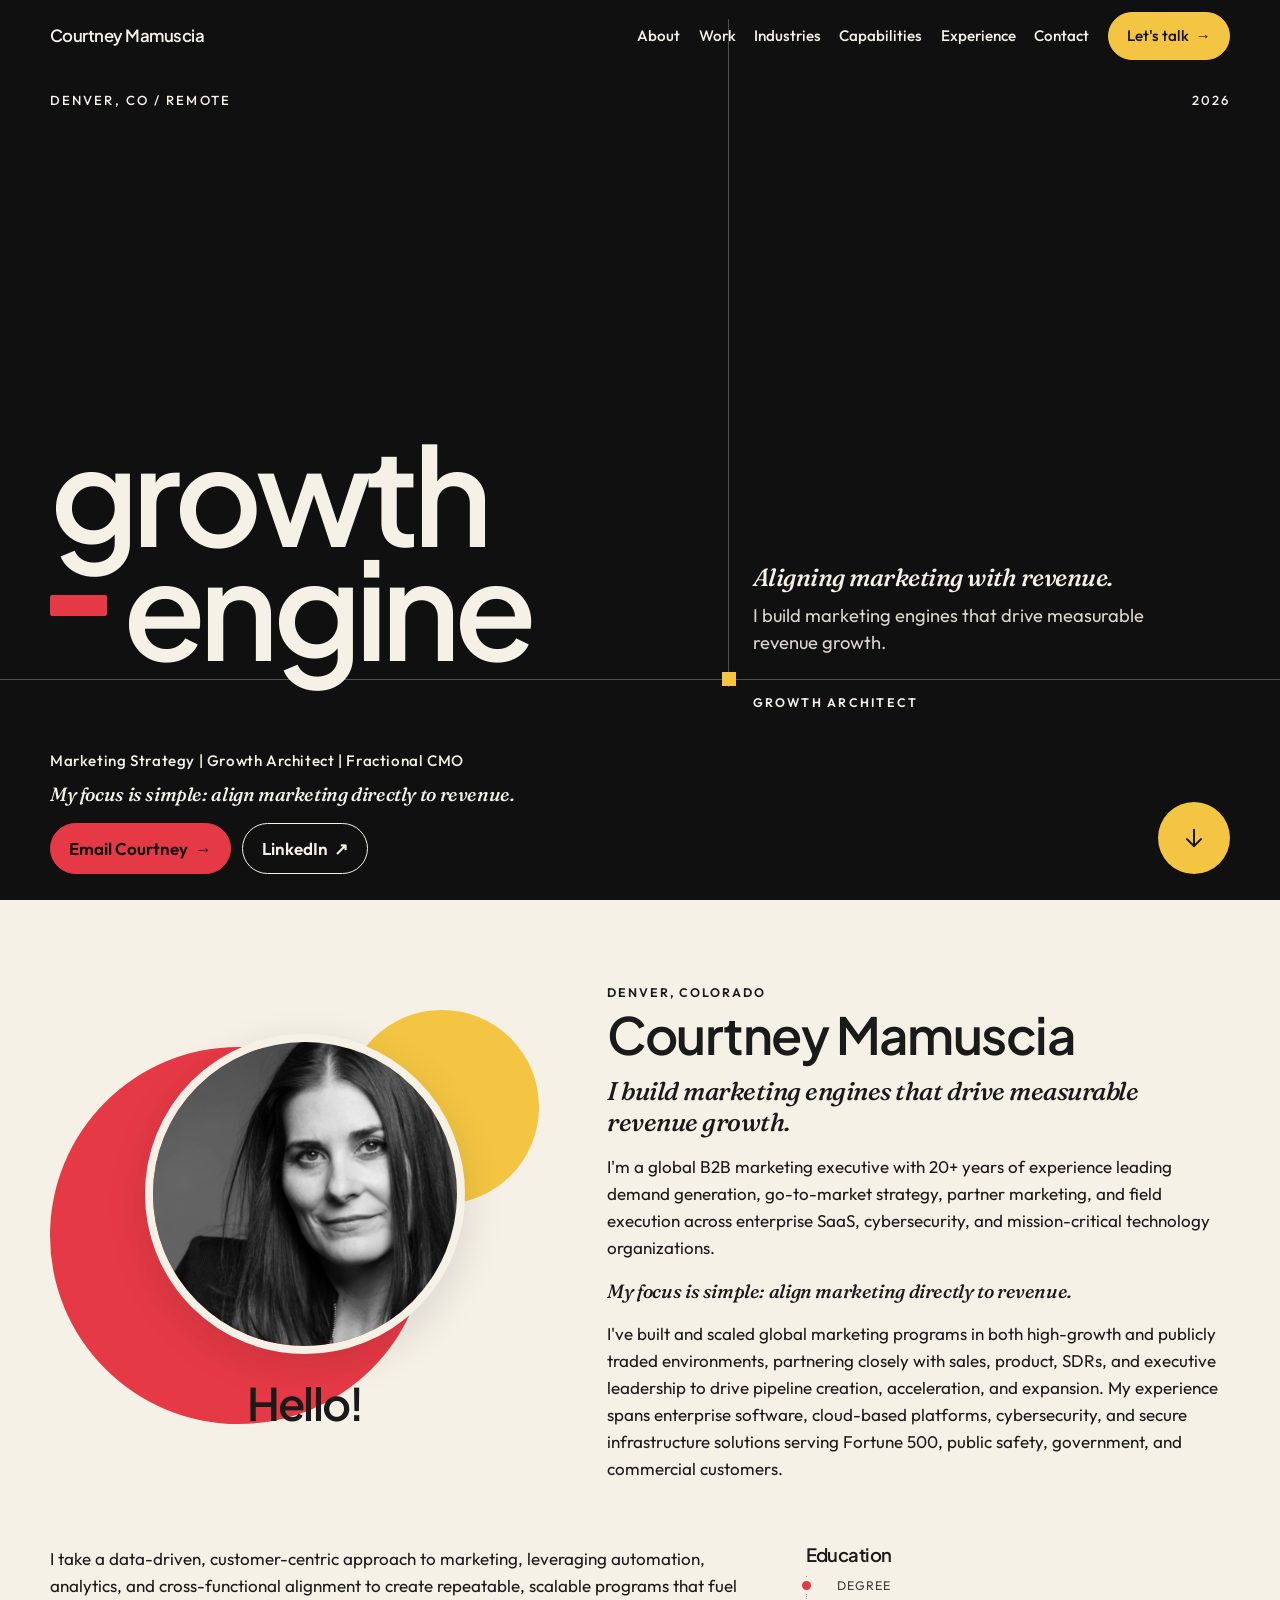
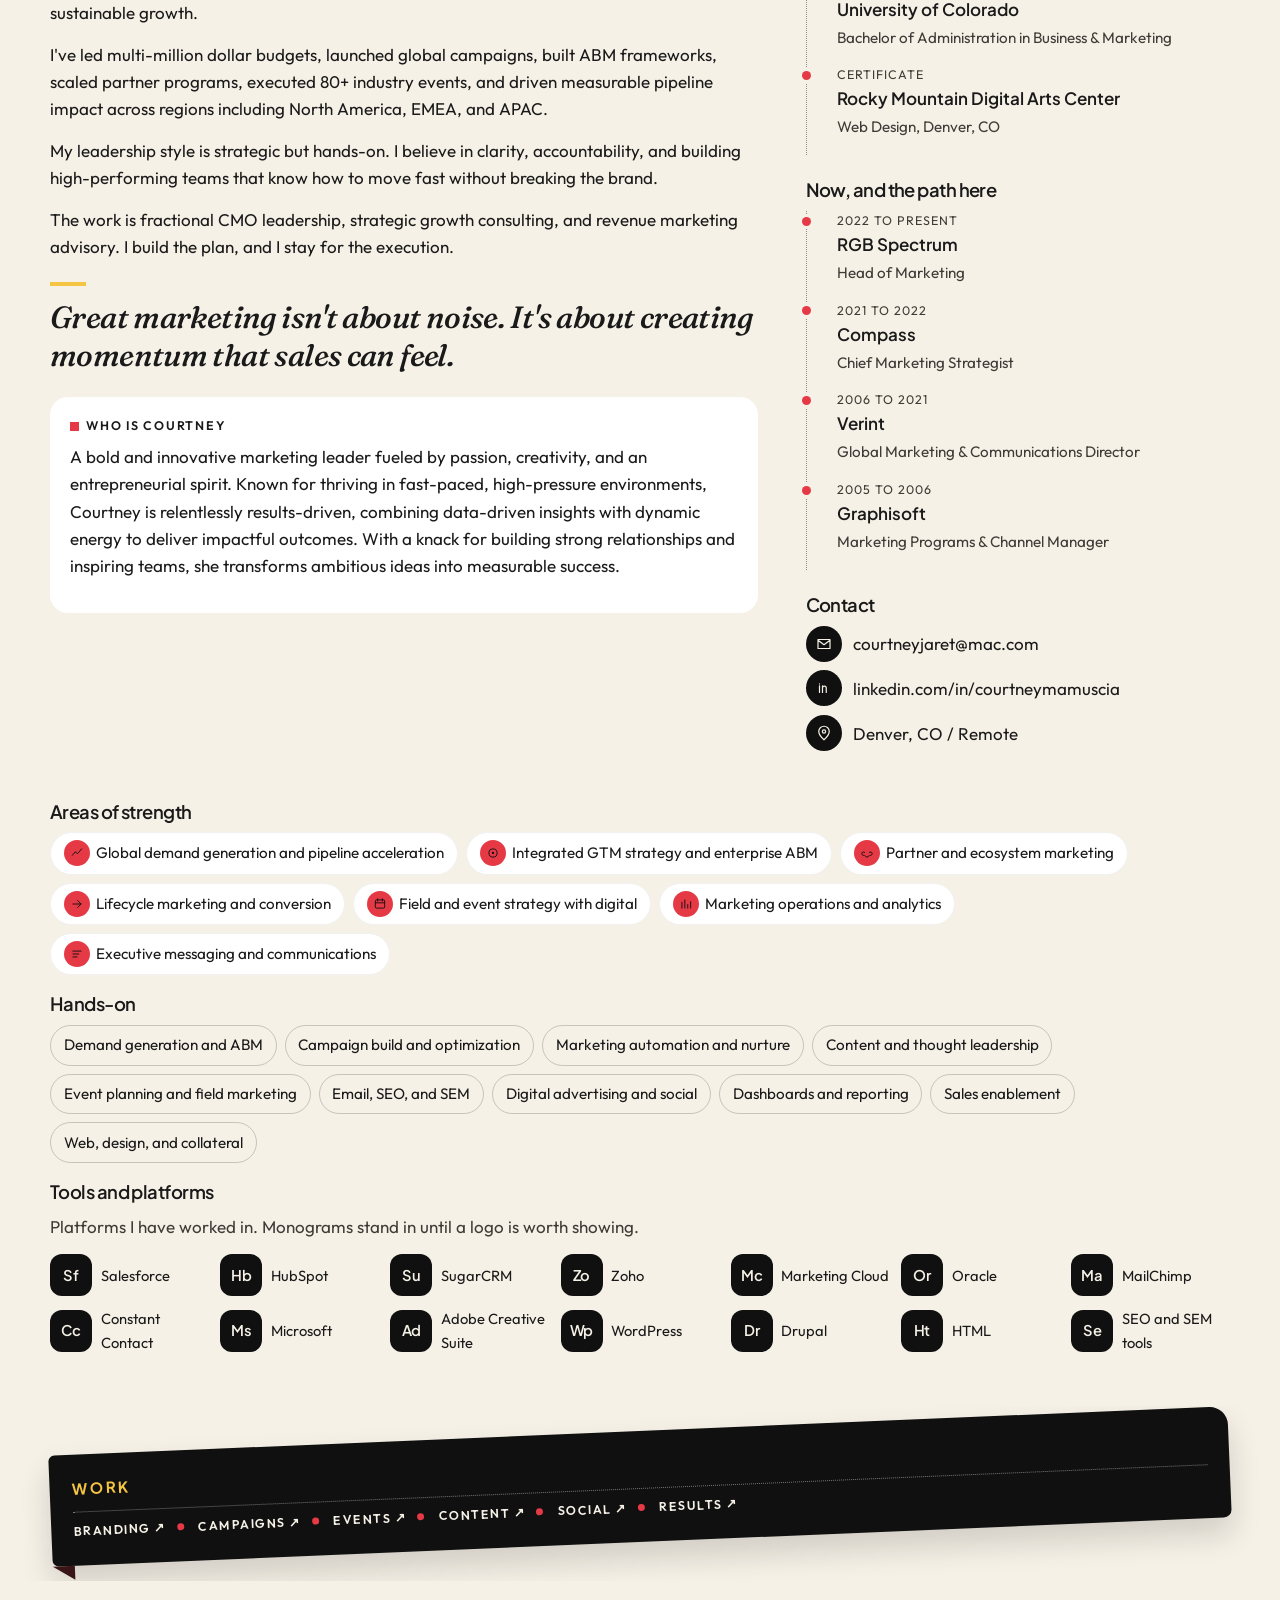
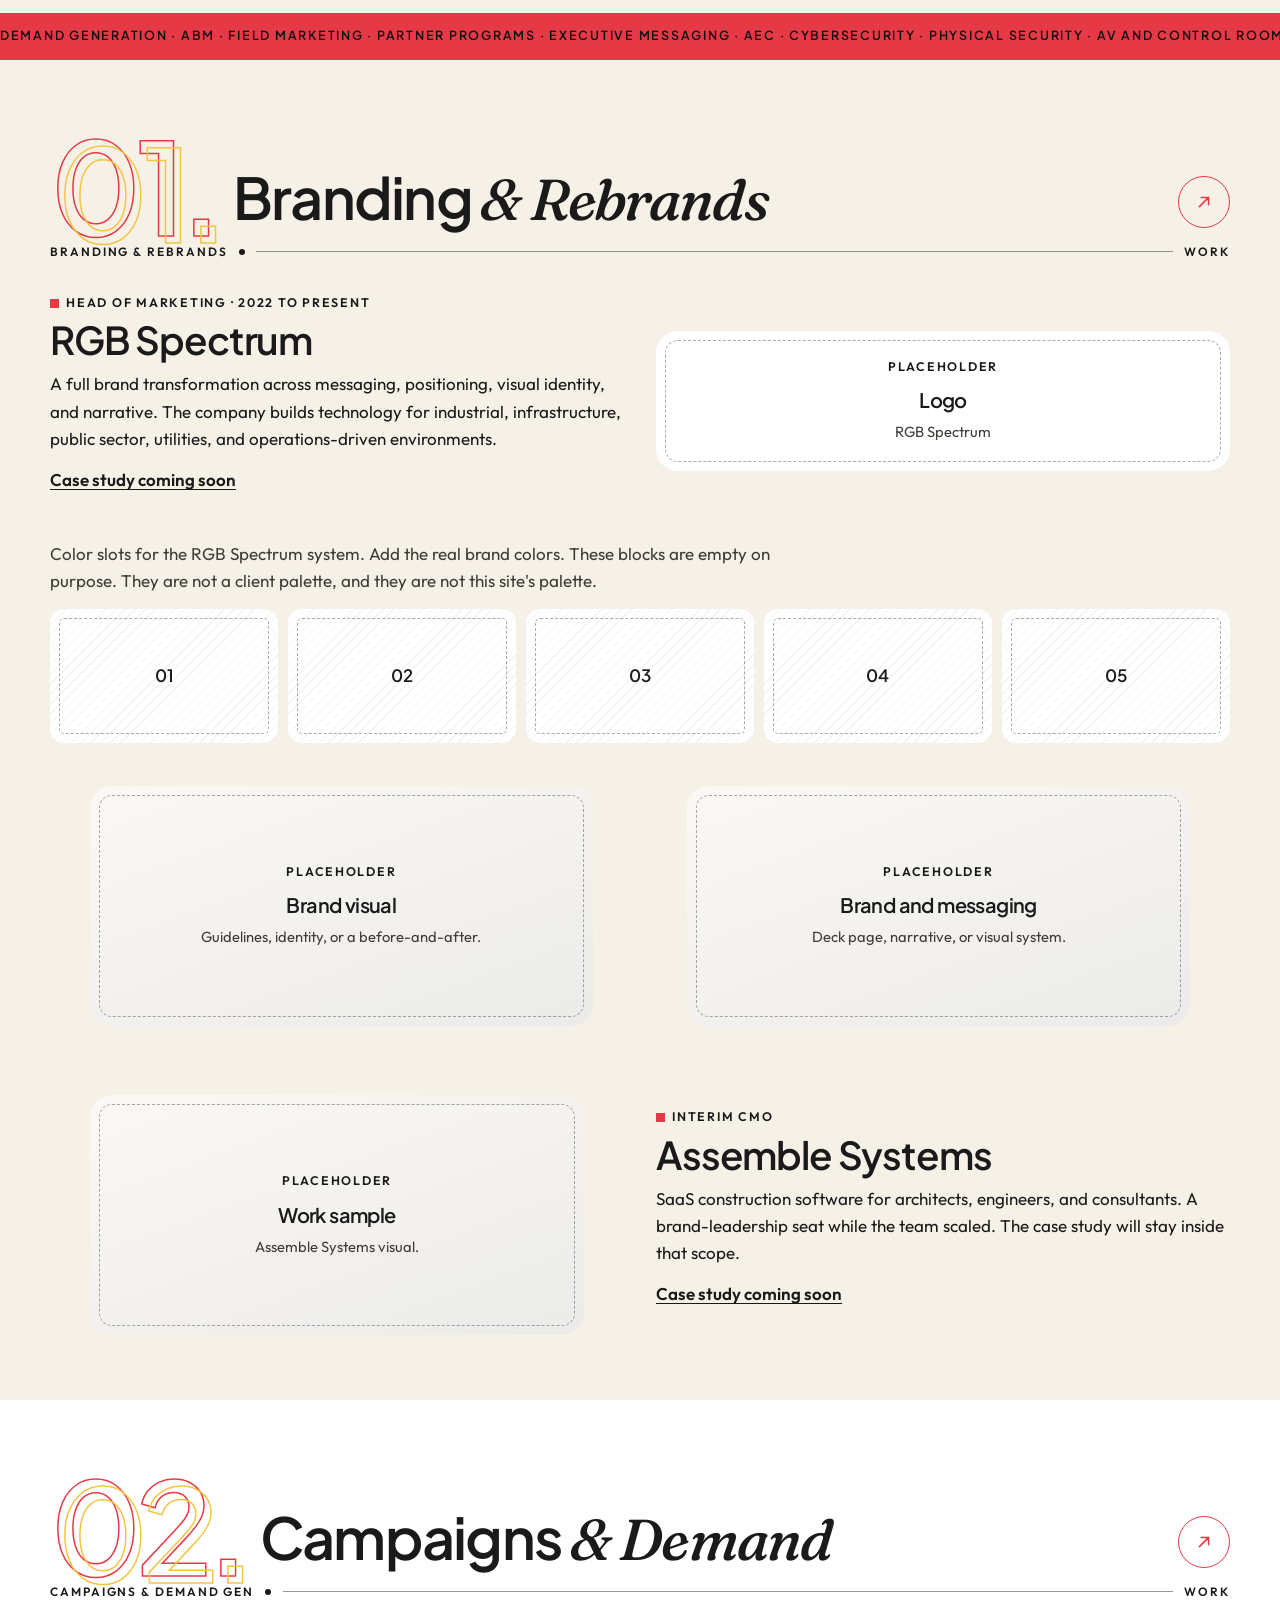
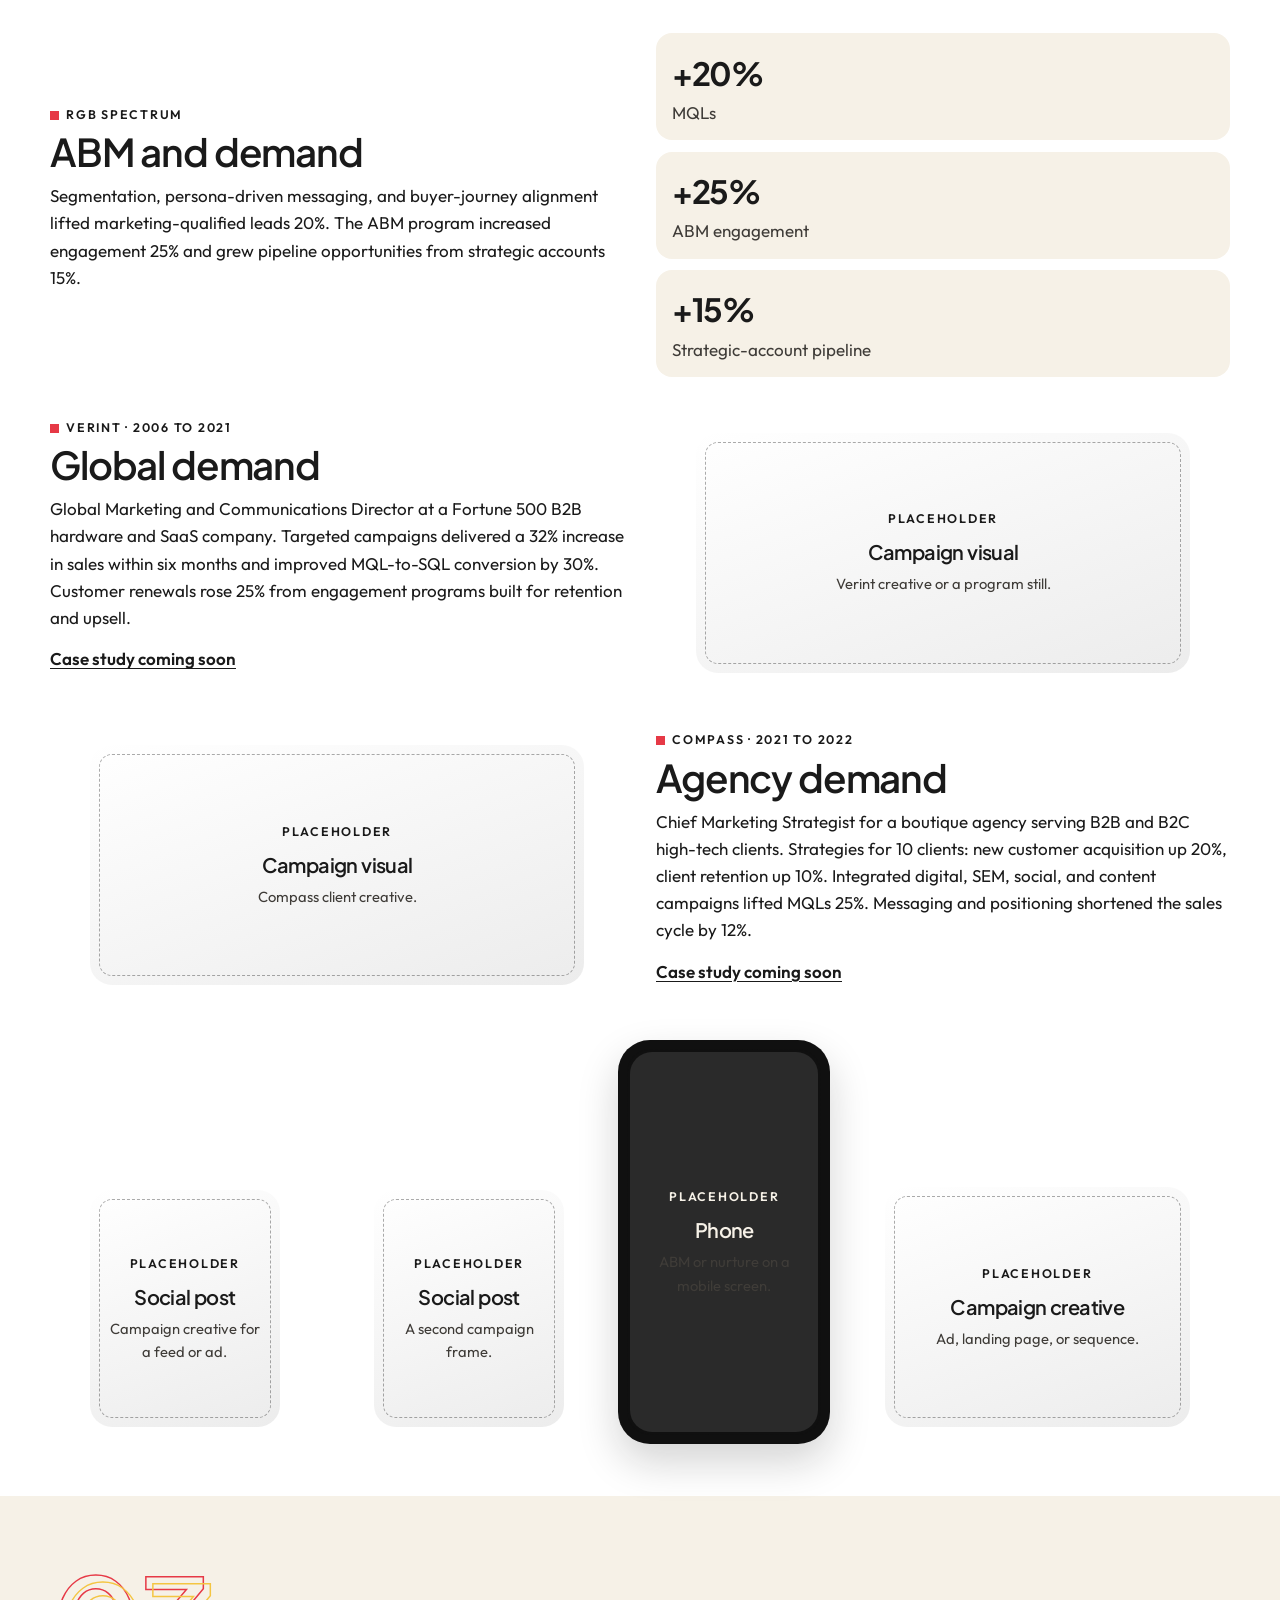
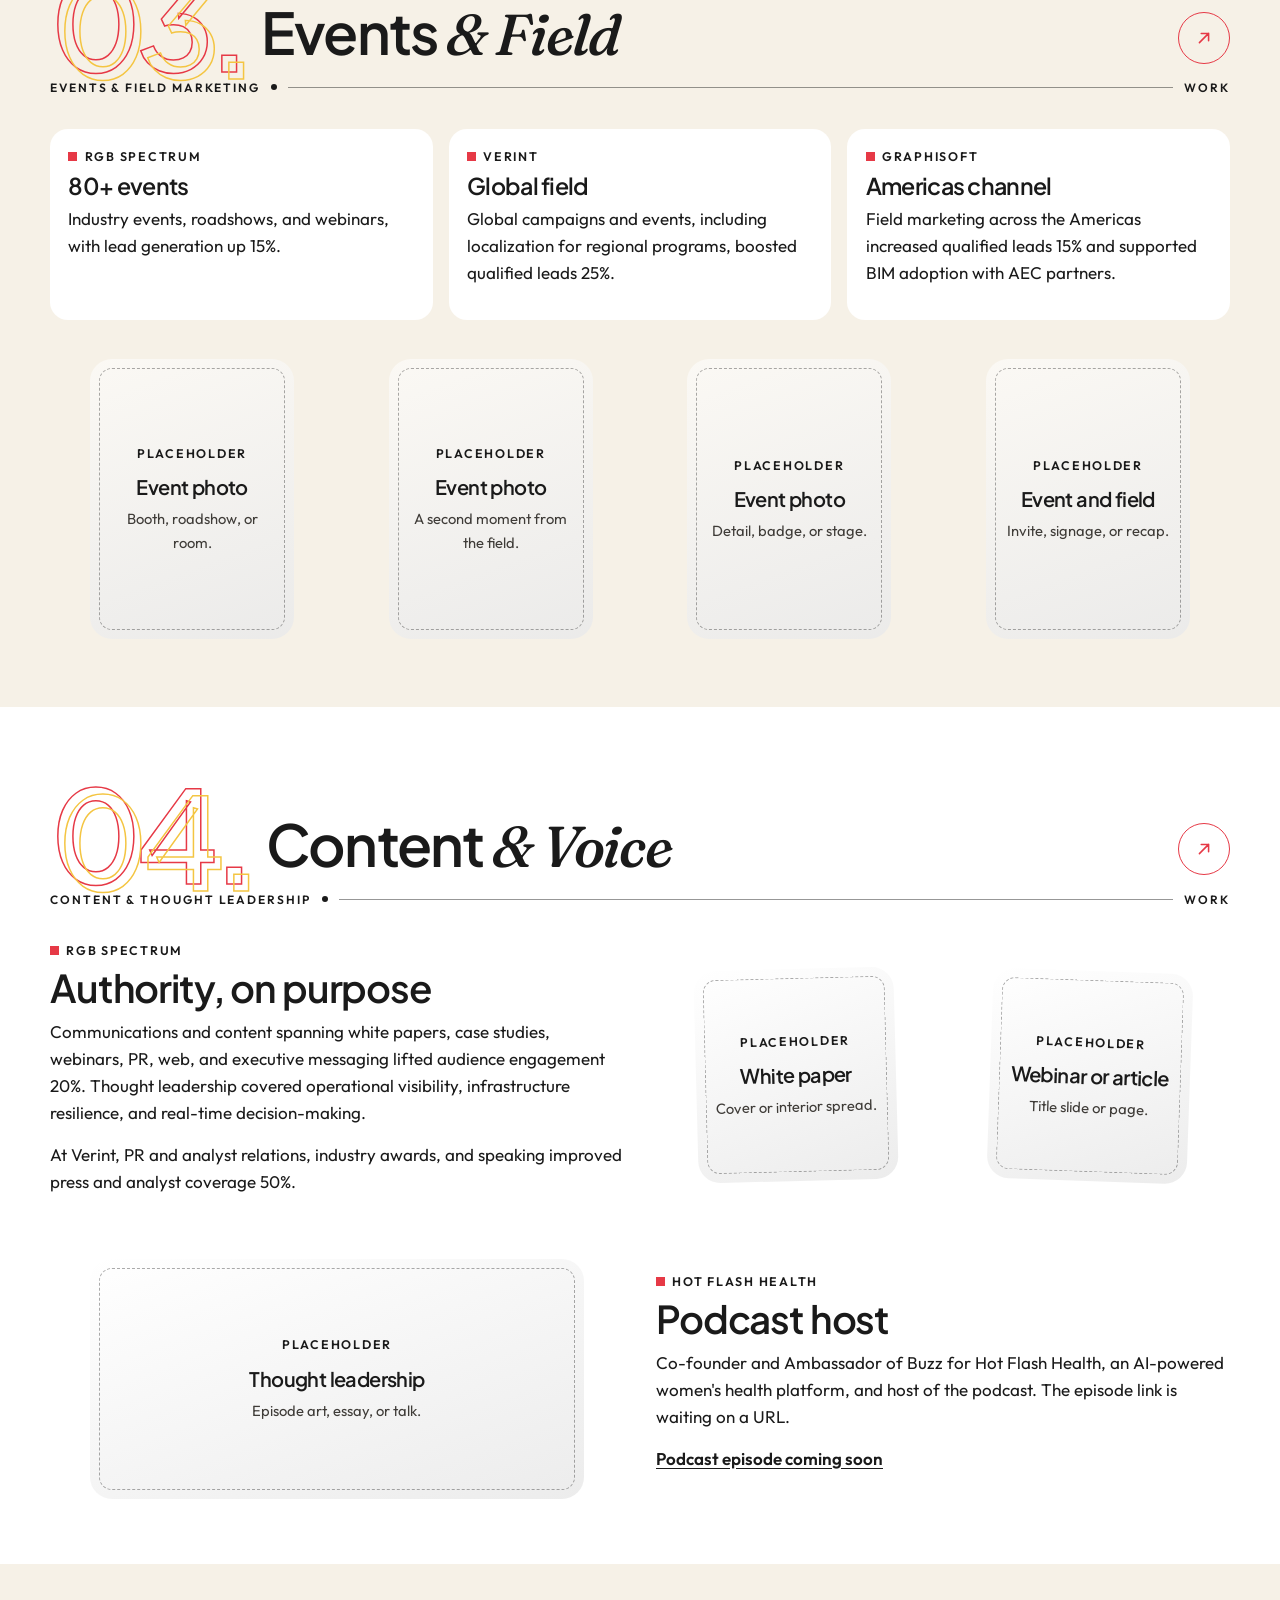
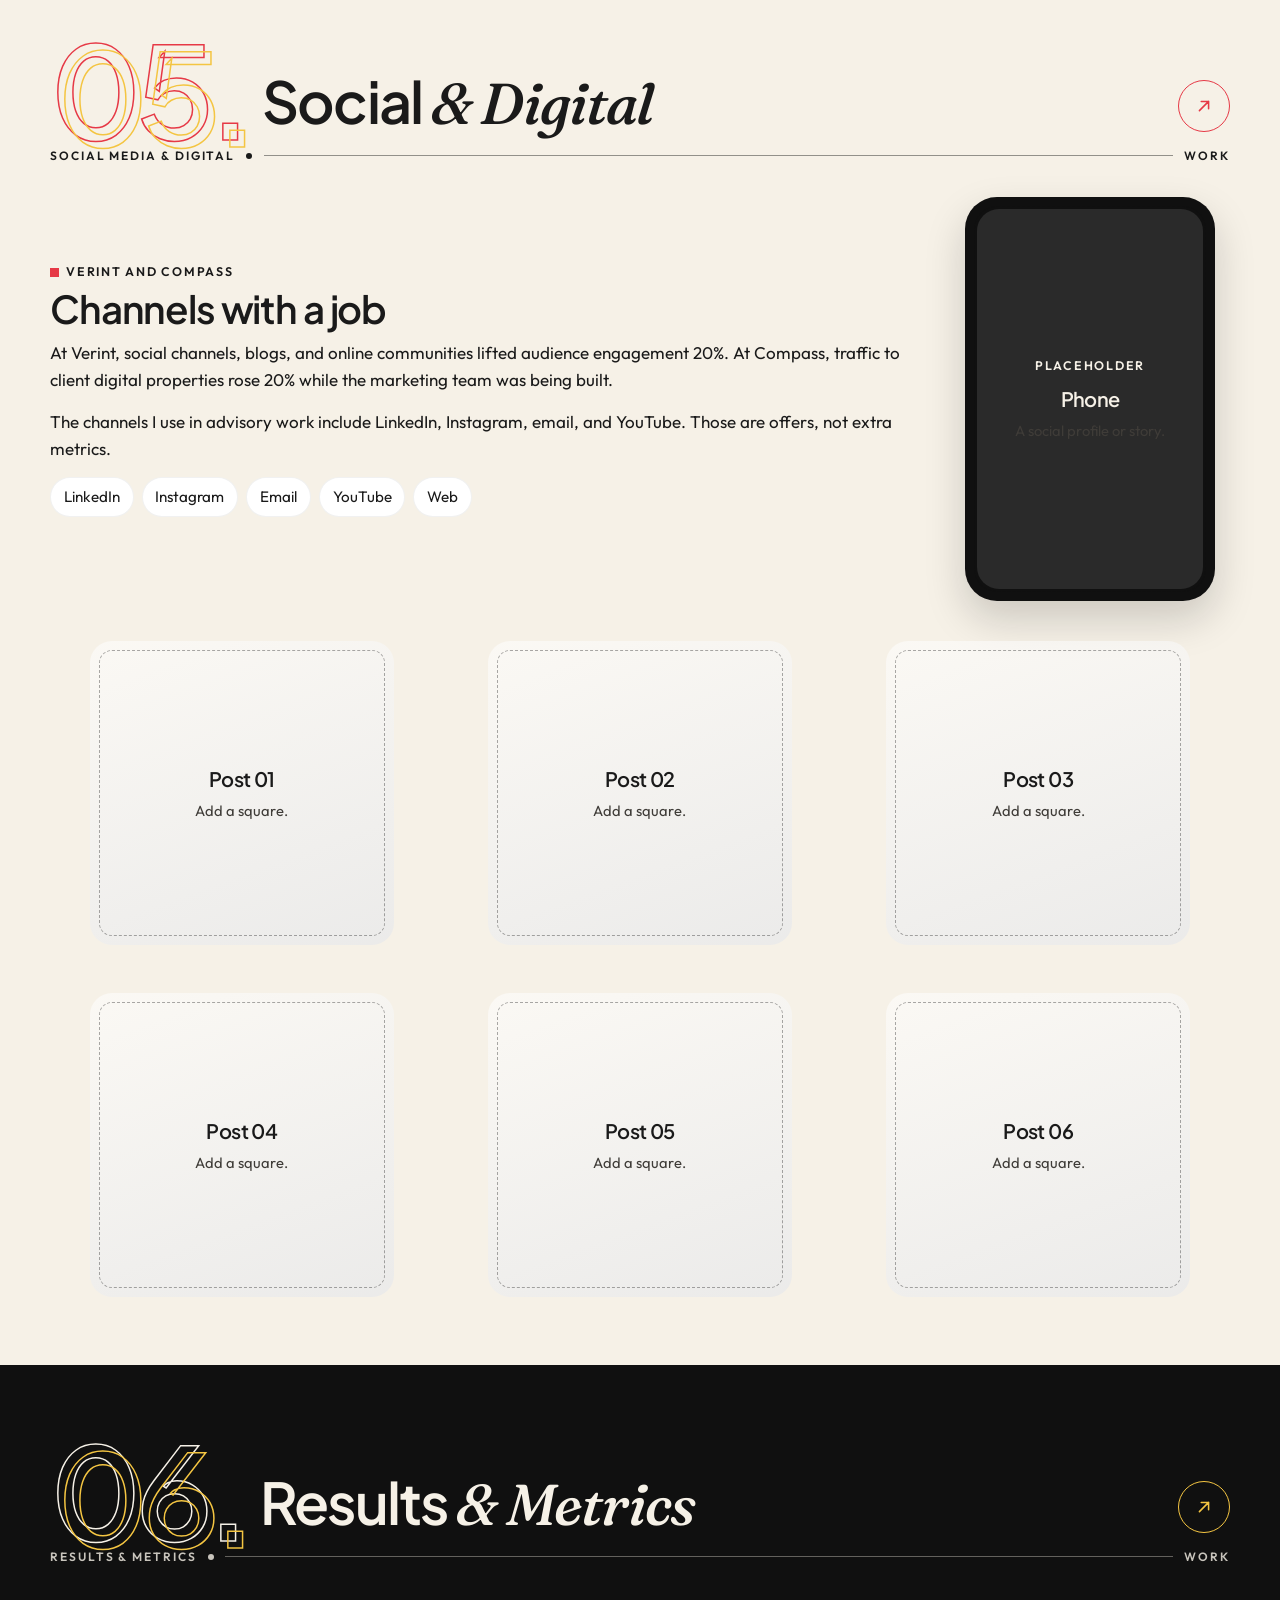
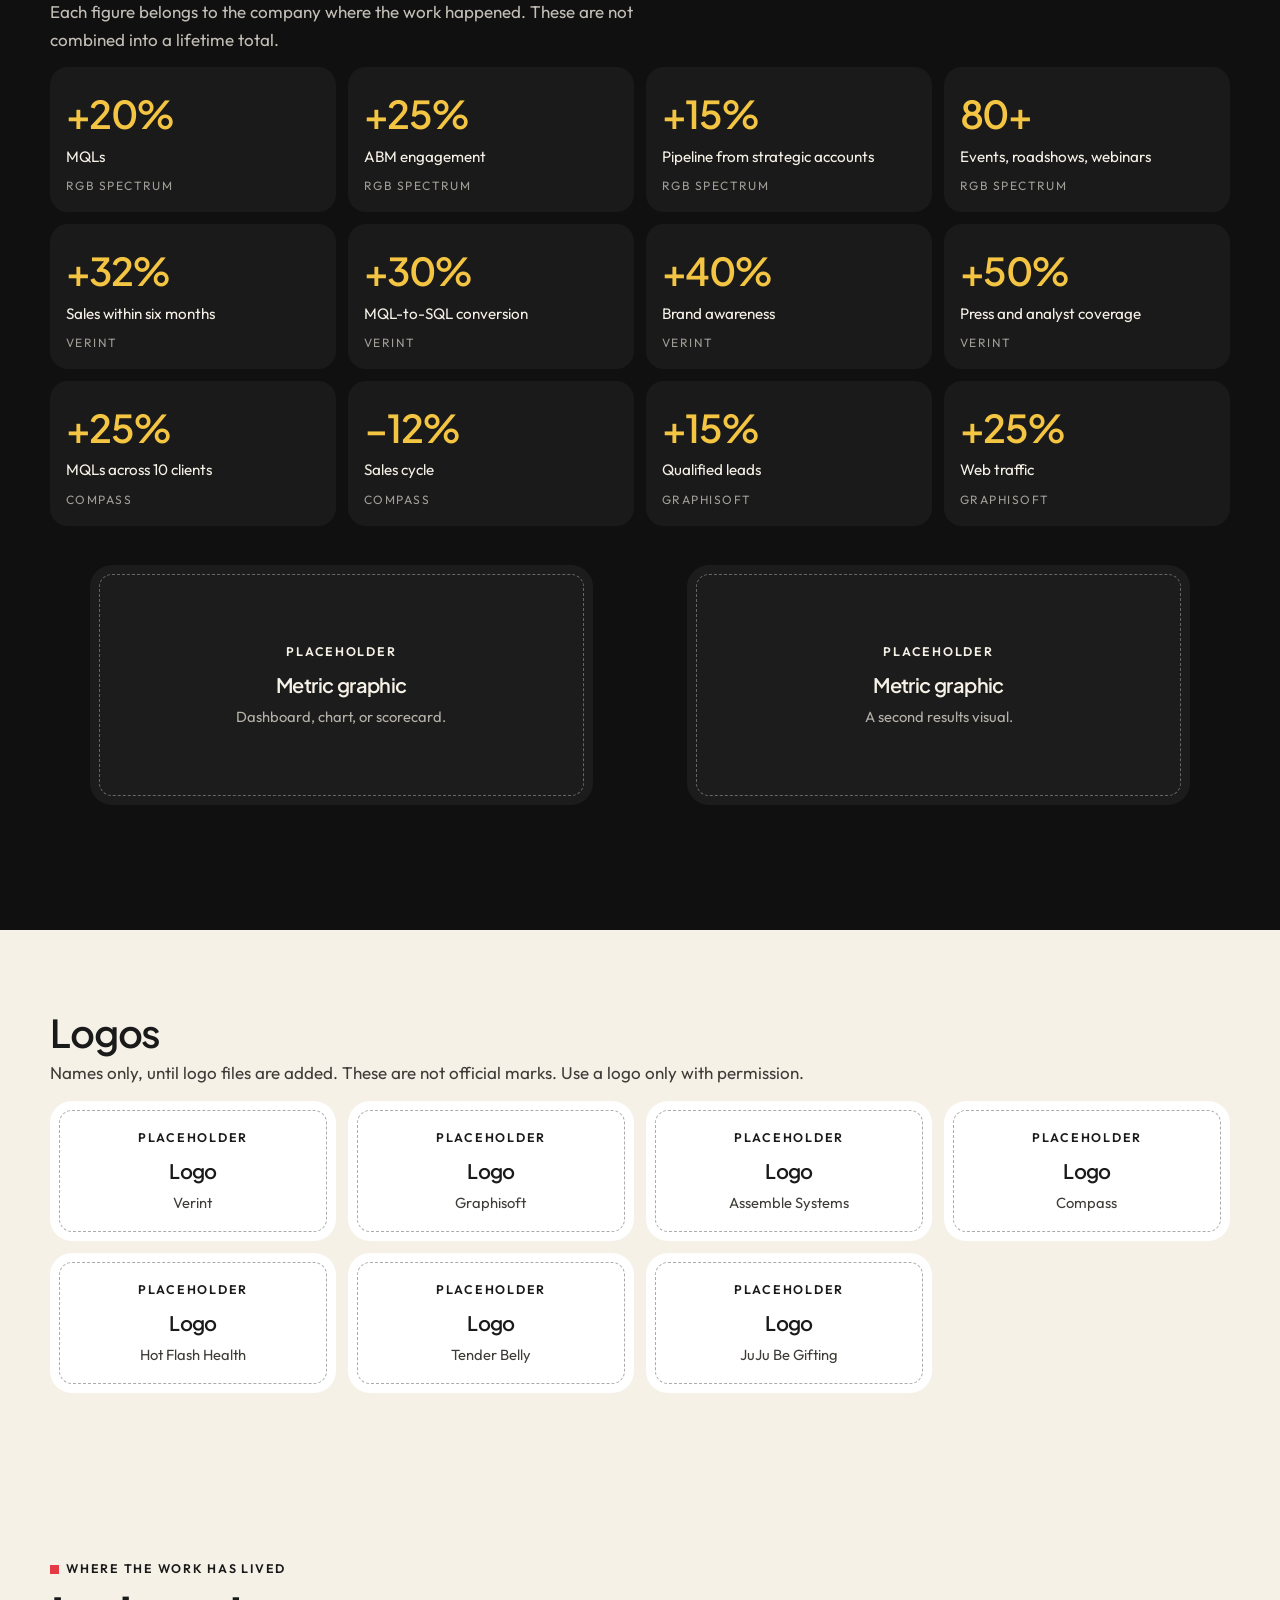
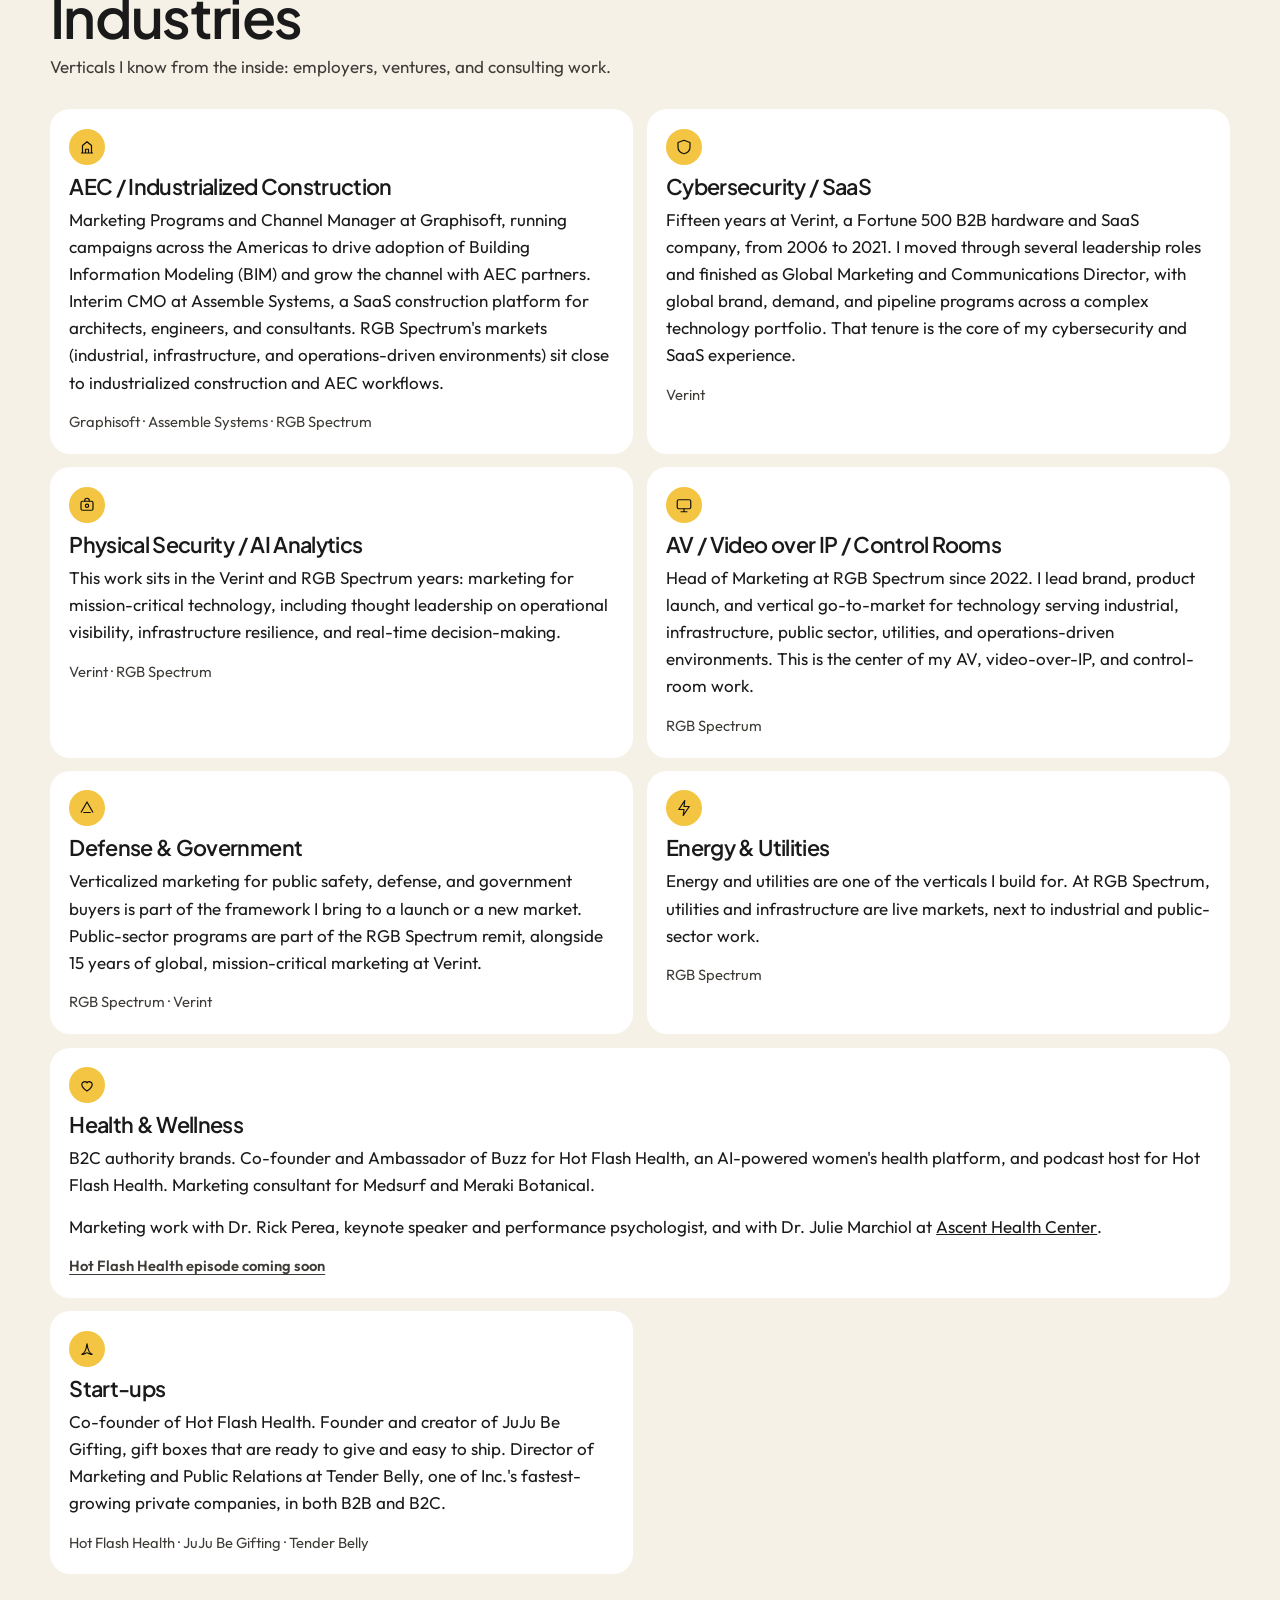
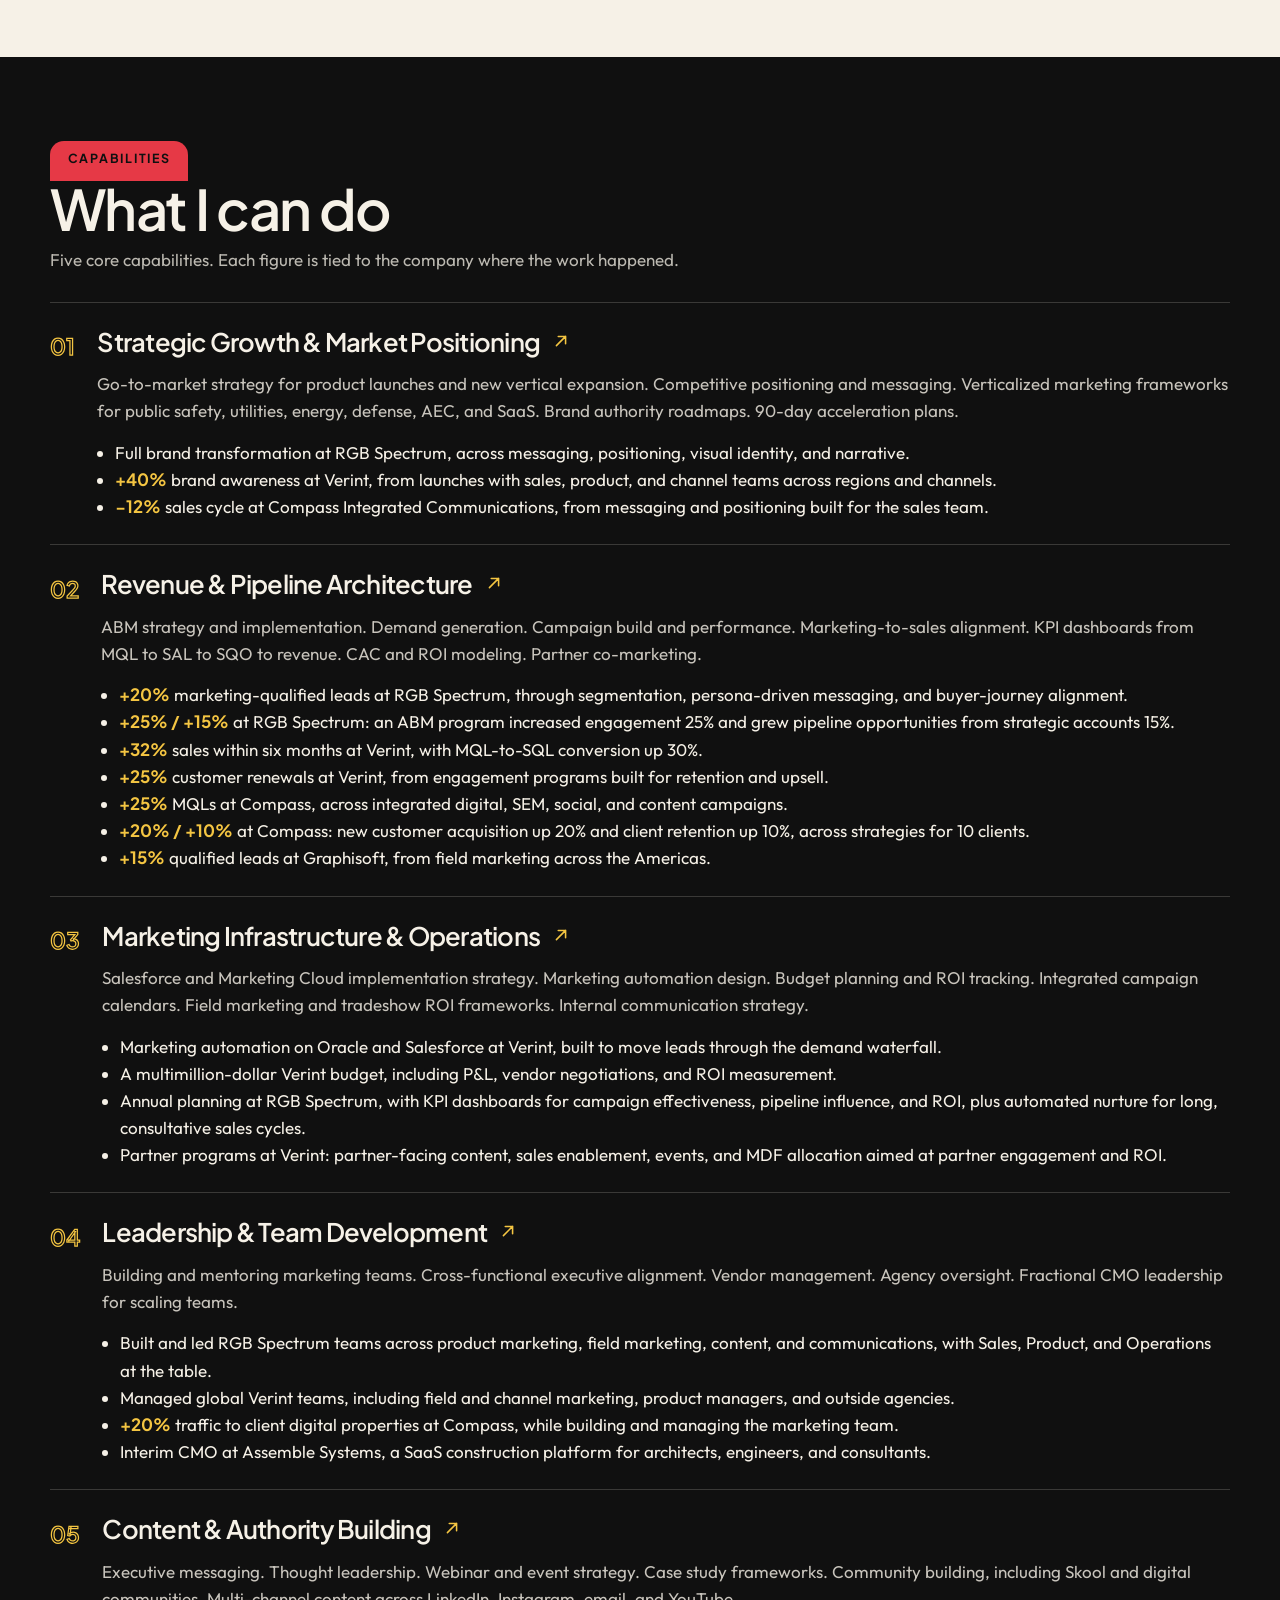
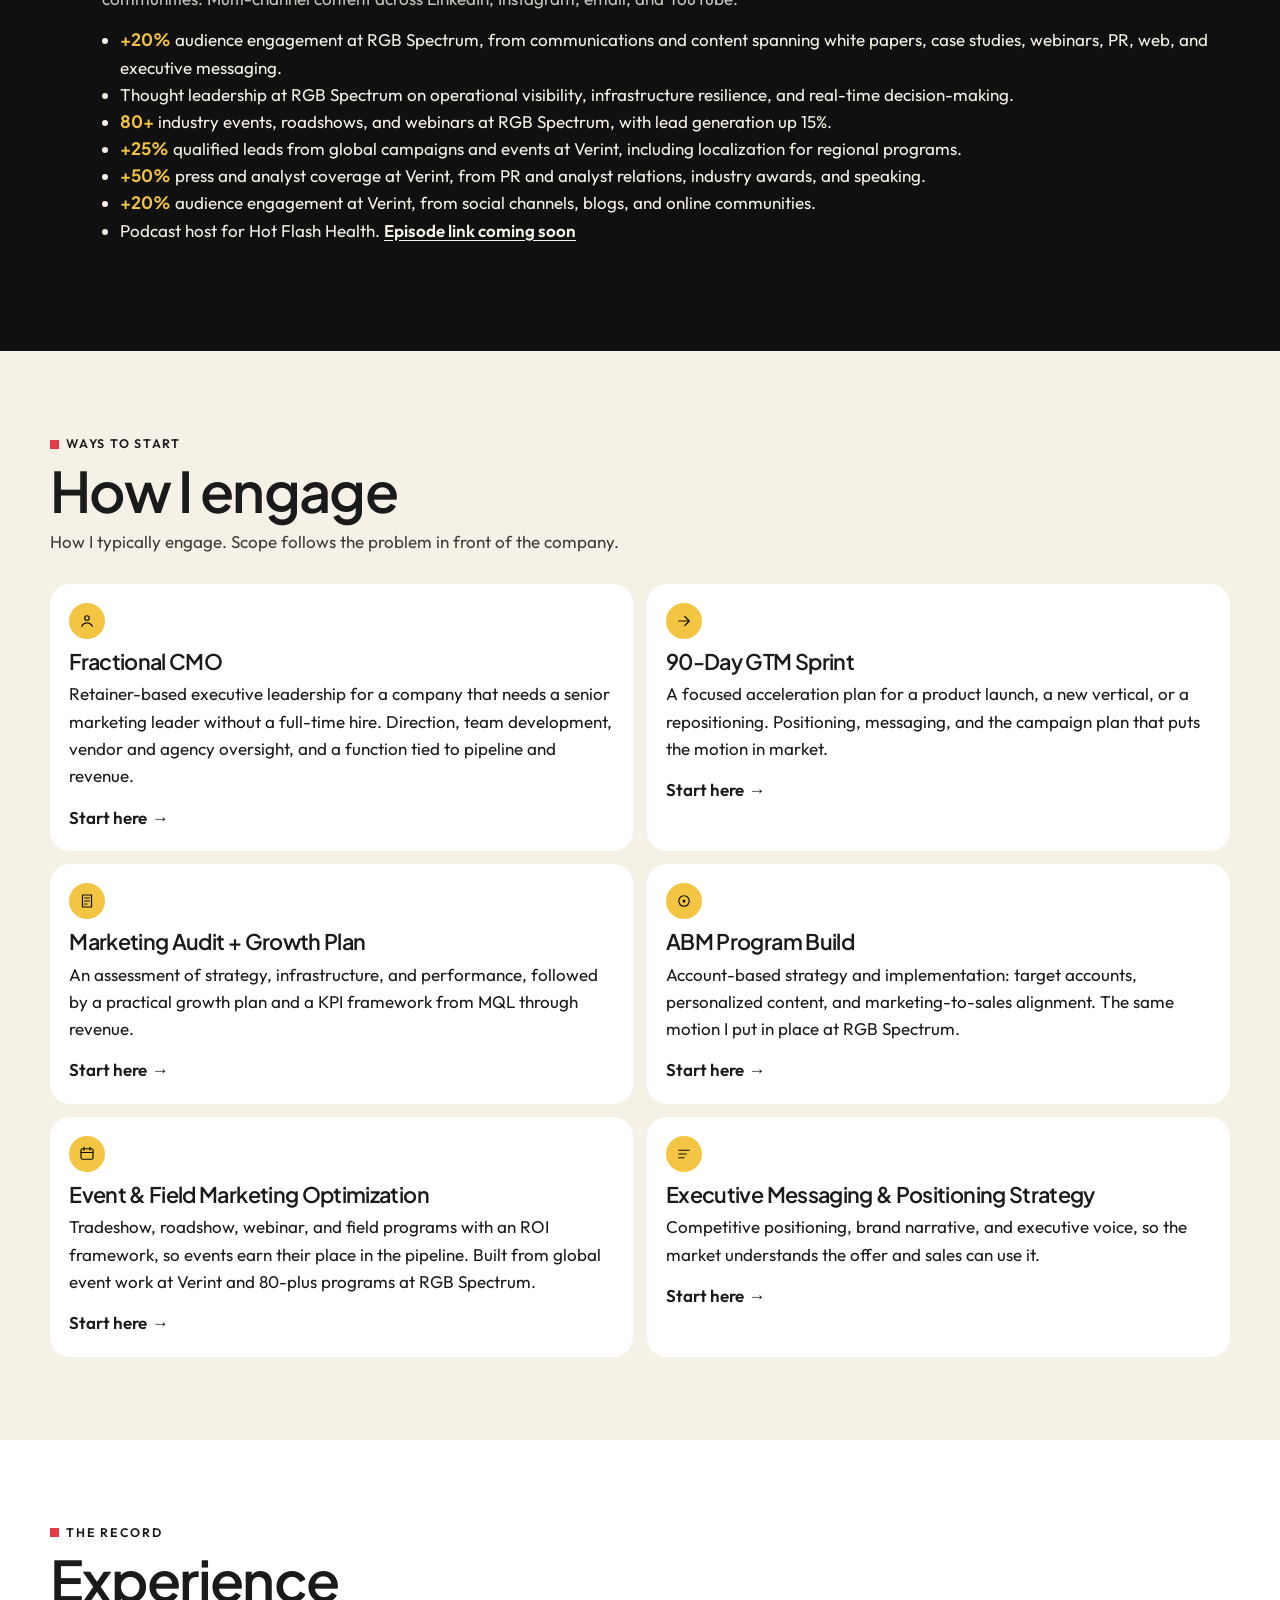
==== commit e09e9079: "Redesign the portfolio as an editorial site. Replace the wide display face with Plus Jakarta Sans, a" ====
--- a/index.html
+++ b/index.html
@@ -7,7 +7,7 @@
   <title>Courtney Mamuscia | Growth Architect — Aligning Marketing with Revenue</title>
   <meta name="description" content="Courtney Mamuscia builds marketing engines that drive measurable revenue growth. Fractional CMO and growth architect in Denver, CO, working remotely.">
   <meta name="author" content="Courtney Mamuscia">
-  <meta name="theme-color" content="#ffffff">
+  <meta name="theme-color" content="#101010">
   <meta name="color-scheme" content="light">
   <link rel="canonical" href="https://cmamuscia27.github.io/courtney-mamuscia-portfolio/">
   <meta property="og:type" content="website">
@@ -27,9 +27,9 @@
   <meta name="twitter:image:alt" content="Courtney Mamuscia, Growth Architect. Aligning Marketing with Revenue.">
   <link rel="icon" href="favicon.svg" type="image/svg+xml">
   <link rel="apple-touch-icon" href="assets/apple-touch-icon.png">
-  <link rel="preload" href="assets/fonts/syne-800.woff2" as="font" type="font/woff2" crossorigin>
+  <link rel="preload" href="assets/fonts/plus-jakarta-600.woff2" as="font" type="font/woff2" crossorigin>
   <link rel="preload" href="assets/courtney-mamuscia.webp" as="image" type="image/webp">
-  <link rel="stylesheet" href="styles.css?v=3">
+  <link rel="stylesheet" href="styles.css?v=4">
   <script type="application/ld+json">
   {
     "@context": "https://schema.org",
@@ -59,7 +59,8 @@
     PLACEHOLDER INDEX
     Search this file for "PLACEHOLDER:" to find every slot.
     Classes: .placeholder .placeholder-link .placeholder-label .placeholder-note
-             .case-card .case-media .work-sample-slot .logo-slot .testimonial-slot .podcast-link
+             .frame .phone .logo-slot .testimonial-slot .podcast-link .swatch
+    An img inside a .frame, .phone-screen, .logo-slot, or .swatch hides the placeholder copy.
     Swap guide: README.md
   -->
   <a class="skip-link" href="#main">Skip to content</a>
@@ -69,240 +70,717 @@
       <button class="nav-toggle" type="button" aria-expanded="false" aria-controls="site-nav">Menu</button>
       <nav class="site-nav" id="site-nav" aria-label="Primary">
         <a href="#about">About</a>
-        <a href="#skills">Skills</a>
+        <a href="#work">Work</a>
         <a href="#industries">Industries</a>
         <a href="#capabilities">Capabilities</a>
-        <a href="#work">Work</a>
-        <a href="#engage">Engage</a>
         <a href="#experience">Experience</a>
         <a href="#contact">Contact</a>
-        <a class="btn nav-cta" href="#contact">Let's talk</a>
+        <a class="btn nav-cta" href="#contact">Let's talk <span class="arrow" aria-hidden="true">→</span></a>
       </nav>
     </div>
   </header>
 
   <main id="main">
-    <section class="hero" aria-labelledby="hero-title">
-      <div class="shell">
-        <div class="hero-grid">
-          <div class="hero-copy">
-            <p class="eyebrow">Growth Architect / Denver, CO / Remote</p>
-            <h1 id="hero-title">
-              <span class="name">Courtney<br>Mamuscia</span>
-              <span class="tagline">Aligning Marketing with <em>Revenue</em></span>
-            </h1>
+    <section class="cover" aria-labelledby="hero-title">
+      <div class="shell cover-inner">
+        <p class="cover-kicker">Denver, CO / Remote</p>
+        <p class="cover-year"><span id="cover-year">2026</span></p>
+        <div class="cover-words">
+          <h1 id="hero-title">
+            <span class="visually-hidden">Courtney Mamuscia. Aligning marketing with revenue.</span>
+            <span class="cover-display" aria-hidden="true">
+              <span class="cover-word">growth</span>
+              <span class="cover-word cover-word-2"><span class="dash"></span>engine</span>
+            </span>
+          </h1>
+        </div>
+        <p class="cover-aside"><em>Aligning marketing with revenue.</em> I build marketing engines that drive measurable revenue growth.</p>
+        <div class="cover-rule">
+          <span class="cover-sq" aria-hidden="true"></span>
+          <p class="cover-role">Growth Architect</p>
+        </div>
+        <div class="cover-foot">
+          <div>
             <p class="title-line">Marketing Strategy | Growth Architect | Fractional CMO</p>
-            <p class="statement">I build marketing engines that drive measurable revenue growth.</p>
             <p class="focus-line">My focus is simple: align marketing directly to revenue.</p>
             <div class="actions">
-              <a class="btn" href="mailto:courtneyjaret@mac.com">Email Courtney</a>
-              <a class="btn btn-ghost" href="https://www.linkedin.com/in/courtneymamuscia/" rel="me noopener noreferrer" target="_blank">LinkedIn<span class="visually-hidden"> (opens in a new tab)</span></a>
-            </div>
-          </div>
-          <div class="portrait-wrap">
-            <figure class="portrait">
-              <span class="corner" aria-hidden="true"></span>
+              <a class="btn" href="mailto:courtneyjaret@mac.com">Email Courtney <span class="arrow" aria-hidden="true">→</span></a>
+              <a class="btn btn-ghost" href="https://www.linkedin.com/in/courtneymamuscia/" rel="me noopener noreferrer" target="_blank">LinkedIn <span class="arrow" aria-hidden="true">↗</span><span class="visually-hidden"> (opens in a new tab)</span></a>
+            </div>
+          </div>
+          <a class="circle-btn" href="#about">
+            <span class="visually-hidden">Continue to about</span>
+            <svg viewBox="0 0 24 24" aria-hidden="true"><path d="M12 5v14M6 13l6 6 6-6" fill="none" stroke="currentColor" stroke-width="1.7" stroke-linecap="round" stroke-linejoin="round"/></svg>
+          </a>
+        </div>
+      </div>
+    </section>
+
+    <section class="hello section" id="about" aria-labelledby="about-title">
+      <div class="shell">
+        <div class="hello-grid">
+          <div class="hello-visual reveal">
+            <span class="blob blob-red" aria-hidden="true"></span>
+            <span class="blob blob-yellow" aria-hidden="true"></span>
+            <figure class="hello-photo">
               <picture>
                 <source srcset="assets/courtney-mamuscia.webp" type="image/webp">
                 <img src="assets/courtney-mamuscia.jpg" width="800" height="796" alt="Black-and-white headshot of Courtney Mamuscia, smiling, in a dark blazer." fetchpriority="high" decoding="async">
               </picture>
             </figure>
-          </div>
-        </div>
-        <ul class="stats">
-          <li>
-            <strong><span class="hl">20+ years</span></strong>
-            <span>B2B field and global marketing leadership</span>
-          </li>
-          <li>
-            <strong>Head of Marketing</strong>
-            <span>RGB Spectrum, 2022 to present</span>
-          </li>
-          <li>
-            <strong>15 years at Verint</strong>
-            <span>Global Marketing &amp; Communications Director</span>
-          </li>
-          <li>
-            <strong>Interim CMO</strong>
-            <span>Assemble Systems</span>
-          </li>
+            <p class="hello-hi">Hello!</p>
+          </div>
+          <div class="hello-copy reveal">
+            <p class="place-line">Denver, Colorado</p>
+            <h2 id="about-title">Courtney Mamuscia</h2>
+            <p class="statement">I build marketing engines that drive measurable revenue growth.</p>
+            <p>I'm a global B2B marketing executive with 20+ years of experience leading demand generation, go-to-market strategy, partner marketing, and field execution across enterprise SaaS, cybersecurity, and mission-critical technology organizations.</p>
+            <p class="focus-line">My focus is simple: align marketing directly to revenue.</p>
+            <p>I've built and scaled global marketing programs in both high-growth and publicly traded environments, partnering closely with sales, product, SDRs, and executive leadership to drive pipeline creation, acceleration, and expansion. My experience spans enterprise software, cloud-based platforms, cybersecurity, and secure infrastructure solutions serving Fortune 500, public safety, government, and commercial customers.</p>
+          </div>
+        </div>
+
+        <div class="hello-lower">
+          <div class="hello-bio reveal" id="skills">
+            <p>I take a data-driven, customer-centric approach to marketing, leveraging automation, analytics, and cross-functional alignment to create repeatable, scalable programs that fuel sustainable growth.</p>
+            <p>I've led multi-million dollar budgets, launched global campaigns, built ABM frameworks, scaled partner programs, executed 80+ industry events, and driven measurable pipeline impact across regions including North America, EMEA, and APAC.</p>
+            <p class="positioned">My leadership style is strategic but hands-on. I believe in clarity, accountability, and building high-performing teams that know how to move fast without breaking the brand.</p>
+            <p>The work is fractional CMO leadership, strategic growth consulting, and revenue marketing advisory. I build the plan, and I stay for the execution.</p>
+            <blockquote class="pull">
+              <p>Great marketing isn't about noise. It's about creating momentum that sales can feel.</p>
+            </blockquote>
+            <aside class="who">
+              <p class="kicker"><span class="sq" aria-hidden="true"></span> Who is Courtney</p>
+              <p>A bold and innovative marketing leader fueled by passion, creativity, and an entrepreneurial spirit. Known for thriving in fast-paced, high-pressure environments, Courtney is relentlessly results-driven, combining data-driven insights with dynamic energy to deliver impactful outcomes. With a knack for building strong relationships and inspiring teams, she transforms ambitious ideas into measurable success.</p>
+            </aside>
+          </div>
+
+          <div class="hello-side reveal">
+            <div class="mini-block">
+              <h3>Education</h3>
+              <ol class="dot-list">
+                <li>
+                  <span class="when">Degree</span>
+                  <strong>University of Colorado</strong>
+                  <span>Bachelor of Administration in Business &amp; Marketing</span>
+                </li>
+                <li>
+                  <span class="when">Certificate</span>
+                  <strong>Rocky Mountain Digital Arts Center</strong>
+                  <span>Web Design, Denver, CO</span>
+                </li>
+              </ol>
+            </div>
+            <div class="mini-block">
+              <h3>Now, and the path here</h3>
+              <ol class="dot-list">
+                <li>
+                  <span class="when">2022 to present</span>
+                  <strong>RGB Spectrum</strong>
+                  <span>Head of Marketing</span>
+                </li>
+                <li>
+                  <span class="when">2021 to 2022</span>
+                  <strong>Compass</strong>
+                  <span>Chief Marketing Strategist</span>
+                </li>
+                <li>
+                  <span class="when">2006 to 2021</span>
+                  <strong>Verint</strong>
+                  <span>Global Marketing &amp; Communications Director</span>
+                </li>
+                <li>
+                  <span class="when">2005 to 2006</span>
+                  <strong>Graphisoft</strong>
+                  <span>Marketing Programs &amp; Channel Manager</span>
+                </li>
+              </ol>
+            </div>
+            <div class="contact-rows">
+              <h3>Contact</h3>
+              <a class="contact-row" href="mailto:courtneyjaret@mac.com">
+                <span class="ico" aria-hidden="true"><svg viewBox="0 0 24 24"><path d="M4 6h16v12H4zM4 7l8 6 8-6" fill="none" stroke="currentColor" stroke-width="1.6" stroke-linejoin="round"/></svg></span>
+                <span>courtneyjaret@<wbr>mac.com</span>
+              </a>
+              <a class="contact-row" href="https://www.linkedin.com/in/courtneymamuscia/" rel="me noopener noreferrer" target="_blank">
+                <span class="ico" aria-hidden="true"><svg viewBox="0 0 24 24"><path d="M6 9v9M6 6.5h.01M10 18v-6a2.5 2.5 0 0 1 5 0v6M10 9v9" fill="none" stroke="currentColor" stroke-width="1.6" stroke-linecap="round"/></svg></span>
+                <span>linkedin.com/in/<wbr>courtneymamuscia<span class="visually-hidden"> (opens in a new tab)</span></span>
+              </a>
+              <p class="contact-row">
+                <span class="ico" aria-hidden="true"><svg viewBox="0 0 24 24"><path d="M12 21s7-6.2 7-11a7 7 0 1 0-14 0c0 4.8 7 11 7 11z" fill="none" stroke="currentColor" stroke-width="1.6"/><circle cx="12" cy="10" r="2.2" fill="none" stroke="currentColor" stroke-width="1.6"/></svg></span>
+                <span>Denver, CO / Remote</span>
+              </p>
+            </div>
+          </div>
+        </div>
+
+        <div class="pill-block reveal">
+          <h3>Areas of strength</h3>
+          <ul class="pills">
+            <li><span class="ico" aria-hidden="true"><svg viewBox="0 0 24 24"><path d="M4 16l5-6 4 3 7-8" fill="none" stroke="currentColor" stroke-width="1.6" stroke-linecap="round" stroke-linejoin="round"/></svg></span> Global demand generation and pipeline acceleration</li>
+            <li><span class="ico" aria-hidden="true"><svg viewBox="0 0 24 24"><circle cx="12" cy="12" r="7" fill="none" stroke="currentColor" stroke-width="1.6"/><circle cx="12" cy="12" r="2" fill="currentColor"/></svg></span> Integrated GTM strategy and enterprise ABM</li>
+            <li><span class="ico" aria-hidden="true"><svg viewBox="0 0 24 24"><path d="M8 11a3 3 0 1 0-2 5.2M16 11a3 3 0 1 1 2 5.2M8 16.2A5 5 0 0 0 12 19a5 5 0 0 0 4-2.8" fill="none" stroke="currentColor" stroke-width="1.6" stroke-linecap="round"/></svg></span> Partner and ecosystem marketing</li>
+            <li><span class="ico" aria-hidden="true"><svg viewBox="0 0 24 24"><path d="M5 12h14M13 6l6 6-6 6" fill="none" stroke="currentColor" stroke-width="1.6" stroke-linecap="round" stroke-linejoin="round"/></svg></span> Lifecycle marketing and conversion</li>
+            <li><span class="ico" aria-hidden="true"><svg viewBox="0 0 24 24"><rect x="4" y="5" width="16" height="14" rx="2" fill="none" stroke="currentColor" stroke-width="1.6"/><path d="M8 3v4M16 3v4M4 10h16" fill="none" stroke="currentColor" stroke-width="1.6" stroke-linecap="round"/></svg></span> Field and event strategy with digital</li>
+            <li><span class="ico" aria-hidden="true"><svg viewBox="0 0 24 24"><path d="M5 19V9M10 19V5M15 19v-6M20 19V8" fill="none" stroke="currentColor" stroke-width="1.6" stroke-linecap="round"/></svg></span> Marketing operations and analytics</li>
+            <li><span class="ico" aria-hidden="true"><svg viewBox="0 0 24 24"><path d="M5 7h14M5 12h10M5 17h7" fill="none" stroke="currentColor" stroke-width="1.6" stroke-linecap="round"/></svg></span> Executive messaging and communications</li>
+          </ul>
+          <h3>Hands-on</h3>
+          <ul class="pills pills-soft">
+            <li>Demand generation and ABM</li>
+            <li>Campaign build and optimization</li>
+            <li>Marketing automation and nurture</li>
+            <li>Content and thought leadership</li>
+            <li>Event planning and field marketing</li>
+            <li>Email, SEO, and SEM</li>
+            <li>Digital advertising and social</li>
+            <li>Dashboards and reporting</li>
+            <li>Sales enablement</li>
+            <li>Web, design, and collateral</li>
+          </ul>
+        </div>
+
+        <div class="tools reveal">
+          <h3>Tools and platforms</h3>
+          <p class="section-lead">Platforms I have worked in. Monograms stand in until a logo is worth showing.</p>
+          <ul class="tool-grid">
+            <li><span>Sf</span> Salesforce</li>
+            <li><span>Hb</span> HubSpot</li>
+            <li><span>Su</span> SugarCRM</li>
+            <li><span>Zo</span> Zoho</li>
+            <li><span>Mc</span> Marketing Cloud</li>
+            <li><span>Or</span> Oracle</li>
+            <li><span>Ma</span> MailChimp</li>
+            <li><span>Cc</span> Constant Contact</li>
+            <li><span>Ms</span> Microsoft</li>
+            <li><span>Ad</span> Adobe Creative Suite</li>
+            <li><span>Wp</span> WordPress</li>
+            <li><span>Dr</span> Drupal</li>
+            <li><span>Ht</span> HTML</li>
+            <li><span>Se</span> SEO and SEM tools</li>
+          </ul>
+        </div>
+      </div>
+
+      <div class="ribbon-wrap">
+        <div class="ribbon">
+          <span class="ribbon-fold" aria-hidden="true"></span>
+          <p class="ribbon-title">Work</p>
+          <ol class="ribbon-list">
+            <li><a href="#branding">Branding <span aria-hidden="true">↗</span></a></li>
+            <li><a href="#campaigns">Campaigns <span aria-hidden="true">↗</span></a></li>
+            <li><a href="#events">Events <span aria-hidden="true">↗</span></a></li>
+            <li><a href="#content">Content <span aria-hidden="true">↗</span></a></li>
+            <li><a href="#social">Social <span aria-hidden="true">↗</span></a></li>
+            <li><a href="#results">Results <span aria-hidden="true">↗</span></a></li>
+          </ol>
+        </div>
+      </div>
+    </section>
+
+    <div class="marquee" aria-hidden="true">
+      <div class="marquee-track">
+        <p>Demand generation · ABM · Field marketing · Partner programs · Executive messaging · AEC · Cybersecurity · Physical security · AV and control rooms · Defense and government · Energy and utilities · Health and wellness · Start-ups ·&nbsp;</p>
+        <p>Demand generation · ABM · Field marketing · Partner programs · Executive messaging · AEC · Cybersecurity · Physical security · AV and control rooms · Defense and government · Energy and utilities · Health and wellness · Start-ups ·&nbsp;</p>
+      </div>
+    </div>
+
+    <div class="work" id="work">
+      <section class="work-block" id="branding" aria-labelledby="branding-title">
+        <div class="shell">
+          <header class="work-head reveal">
+            <div class="work-title-row">
+              <p class="numeral" aria-hidden="true"><span class="numeral-back">01.</span><span class="numeral-front">01.</span></p>
+              <h2 id="branding-title">Branding <span class="amp">&amp; Rebrands</span></h2>
+              <a class="diag" href="#branding-projects" aria-label="Branding projects">
+                <svg viewBox="0 0 24 24" aria-hidden="true"><path d="M7 17L17 7M9 7h8v8" fill="none" stroke="currentColor" stroke-width="1.7" stroke-linecap="round" stroke-linejoin="round"/></svg>
+              </a>
+            </div>
+            <p class="rule-label"><span>Branding &amp; Rebrands</span><span class="dot" aria-hidden="true"></span><span class="rule" aria-hidden="true"></span><span>Work</span></p>
+          </header>
+
+          <div class="project reveal" id="branding-projects">
+            <div class="project-copy">
+              <p class="kicker"><span class="sq" aria-hidden="true"></span> Head of Marketing · 2022 to present</p>
+              <h3>RGB Spectrum</h3>
+              <p>A full brand transformation across messaging, positioning, visual identity, and narrative. The company builds technology for industrial, infrastructure, public sector, utilities, and operations-driven environments.</p>
+              <!-- PLACEHOLDER: case-study | id: case-rgb -->
+              <p class="placeholder-inline" id="case-rgb" data-placeholder="case-rgb"><a class="placeholder-link" href="#case-rgb">Case study coming soon<span class="visually-hidden">. Placeholder link.</span></a></p>
+            </div>
+            <div class="project-visual">
+              <!-- PLACEHOLDER: logo | id: logo-rgb -->
+              <div class="logo-slot placeholder" id="logo-rgb" data-placeholder="logo-rgb">
+                <div class="ph-copy">
+                  <p class="kicker">Placeholder</p>
+                  <p class="placeholder-label">Logo</p>
+                  <p class="placeholder-note">RGB Spectrum</p>
+                </div>
+              </div>
+            </div>
+          </div>
+
+          <!-- PLACEHOLDER: swatches | id: swatch-rgb | these are empty slots, not a client palette -->
+          <div class="swatch-row reveal" id="swatch-rgb" data-placeholder="swatch-rgb">
+            <p class="swatch-note">Color slots for the RGB Spectrum system. Add the real brand colors. These blocks are empty on purpose. They are not a client palette, and they are not this site's palette.</p>
+            <ul class="swatches">
+              <li class="swatch placeholder" id="swatch-rgb-1" data-placeholder="swatch-rgb-1"><span class="ph-copy">01</span></li>
+              <li class="swatch placeholder" id="swatch-rgb-2" data-placeholder="swatch-rgb-2"><span class="ph-copy">02</span></li>
+              <li class="swatch placeholder" id="swatch-rgb-3" data-placeholder="swatch-rgb-3"><span class="ph-copy">03</span></li>
+              <li class="swatch placeholder" id="swatch-rgb-4" data-placeholder="swatch-rgb-4"><span class="ph-copy">04</span></li>
+              <li class="swatch placeholder" id="swatch-rgb-5" data-placeholder="swatch-rgb-5"><span class="ph-copy">05</span></li>
+            </ul>
+          </div>
+
+          <div class="card-grid reveal">
+            <!-- PLACEHOLDER: case-media | id: case-media-rgb -->
+            <figure class="frame placeholder" id="case-media-rgb" data-placeholder="case-media-rgb">
+              <div class="ph-copy">
+                <p class="kicker">Placeholder</p>
+                <p class="placeholder-label">Brand visual</p>
+                <p class="placeholder-note">Guidelines, identity, or a before-and-after.</p>
+              </div>
+            </figure>
+            <!-- PLACEHOLDER: work-sample | id: work-sample-2 -->
+            <figure class="frame placeholder" id="work-sample-2" data-placeholder="work-sample-2">
+              <div class="ph-copy">
+                <p class="kicker">Placeholder</p>
+                <p class="placeholder-label">Brand and messaging</p>
+                <p class="placeholder-note">Deck page, narrative, or visual system.</p>
+              </div>
+            </figure>
+          </div>
+
+          <div class="project project-flip reveal">
+            <div class="project-copy">
+              <!-- PLACEHOLDER: case-study | id: case-assemble -->
+              <p class="kicker"><span class="sq" aria-hidden="true"></span> Interim CMO</p>
+              <h3 id="case-assemble">Assemble Systems</h3>
+              <p>SaaS construction software for architects, engineers, and consultants. A brand-leadership seat while the team scaled. The case study will stay inside that scope.</p>
+              <p><a class="placeholder-link" href="#case-assemble" data-placeholder="case-assemble">Case study coming soon<span class="visually-hidden">. Placeholder link.</span></a></p>
+            </div>
+            <!-- PLACEHOLDER: case-media | id: case-media-assemble -->
+            <figure class="frame placeholder" id="case-media-assemble" data-placeholder="case-media-assemble">
+              <div class="ph-copy">
+                <p class="kicker">Placeholder</p>
+                <p class="placeholder-label">Work sample</p>
+                <p class="placeholder-note">Assemble Systems visual.</p>
+              </div>
+            </figure>
+          </div>
+        </div>
+      </section>
+
+      <section class="work-block band" id="campaigns" aria-labelledby="campaigns-title">
+        <div class="shell">
+          <header class="work-head reveal">
+            <div class="work-title-row">
+              <p class="numeral" aria-hidden="true"><span class="numeral-back">02.</span><span class="numeral-front">02.</span></p>
+              <h2 id="campaigns-title">Campaigns <span class="amp">&amp; Demand</span></h2>
+              <a class="diag" href="#campaign-projects" aria-label="Campaign projects">
+                <svg viewBox="0 0 24 24" aria-hidden="true"><path d="M7 17L17 7M9 7h8v8" fill="none" stroke="currentColor" stroke-width="1.7" stroke-linecap="round" stroke-linejoin="round"/></svg>
+              </a>
+            </div>
+            <p class="rule-label"><span>Campaigns &amp; Demand Gen</span><span class="dot" aria-hidden="true"></span><span class="rule" aria-hidden="true"></span><span>Work</span></p>
+          </header>
+
+          <div class="project-stack" id="campaign-projects">
+            <article class="project reveal" id="case-rgb-demand">
+              <div class="project-copy">
+                <p class="kicker"><span class="sq" aria-hidden="true"></span> RGB Spectrum</p>
+                <h3>ABM and demand</h3>
+                <p>Segmentation, persona-driven messaging, and buyer-journey alignment lifted marketing-qualified leads 20%. The ABM program increased engagement 25% and grew pipeline opportunities from strategic accounts 15%.</p>
+              </div>
+              <ul class="mini-stats">
+                <li><strong>+20%</strong><span>MQLs</span></li>
+                <li><strong>+25%</strong><span>ABM engagement</span></li>
+                <li><strong>+15%</strong><span>Strategic-account pipeline</span></li>
+              </ul>
+            </article>
+
+            <article class="project reveal" id="case-verint">
+              <div class="project-copy">
+                <p class="kicker"><span class="sq" aria-hidden="true"></span> Verint · 2006 to 2021</p>
+                <h3>Global demand</h3>
+                <p>Global Marketing and Communications Director at a Fortune 500 B2B hardware and SaaS company. Targeted campaigns delivered a 32% increase in sales within six months and improved MQL-to-SQL conversion by 30%. Customer renewals rose 25% from engagement programs built for retention and upsell.</p>
+                <p><a class="placeholder-link" href="#case-verint" data-placeholder="case-verint">Case study coming soon<span class="visually-hidden">. Placeholder link.</span></a></p>
+              </div>
+              <!-- PLACEHOLDER: case-media | id: case-media-verint -->
+              <figure class="frame placeholder" id="case-media-verint" data-placeholder="case-media-verint">
+                <div class="ph-copy">
+                  <p class="kicker">Placeholder</p>
+                  <p class="placeholder-label">Campaign visual</p>
+                  <p class="placeholder-note">Verint creative or a program still.</p>
+                </div>
+              </figure>
+            </article>
+
+            <article class="project project-flip reveal" id="case-compass">
+              <div class="project-copy">
+                <p class="kicker"><span class="sq" aria-hidden="true"></span> Compass · 2021 to 2022</p>
+                <h3>Agency demand</h3>
+                <p>Chief Marketing Strategist for a boutique agency serving B2B and B2C high-tech clients. Strategies for 10 clients: new customer acquisition up 20%, client retention up 10%. Integrated digital, SEM, social, and content campaigns lifted MQLs 25%. Messaging and positioning shortened the sales cycle by 12%.</p>
+                <p><a class="placeholder-link" href="#case-compass" data-placeholder="case-compass">Case study coming soon<span class="visually-hidden">. Placeholder link.</span></a></p>
+              </div>
+              <!-- PLACEHOLDER: case-media | id: case-media-compass -->
+              <figure class="frame placeholder" id="case-media-compass" data-placeholder="case-media-compass">
+                <div class="ph-copy">
+                  <p class="kicker">Placeholder</p>
+                  <p class="placeholder-label">Campaign visual</p>
+                  <p class="placeholder-note">Compass client creative.</p>
+                </div>
+              </figure>
+            </article>
+          </div>
+
+          <div class="mock-row reveal">
+            <!-- PLACEHOLDER: social mock | id: campaign-card-1 -->
+            <figure class="frame frame-post placeholder" id="campaign-card-1" data-placeholder="campaign-card-1">
+              <div class="ph-copy">
+                <p class="kicker">Placeholder</p>
+                <p class="placeholder-label">Social post</p>
+                <p class="placeholder-note">Campaign creative for a feed or ad.</p>
+              </div>
+            </figure>
+            <!-- PLACEHOLDER: social mock | id: campaign-card-2 -->
+            <figure class="frame frame-post placeholder" id="campaign-card-2" data-placeholder="campaign-card-2">
+              <div class="ph-copy">
+                <p class="kicker">Placeholder</p>
+                <p class="placeholder-label">Social post</p>
+                <p class="placeholder-note">A second campaign frame.</p>
+              </div>
+            </figure>
+            <!-- PLACEHOLDER: phone mock | id: phone-abm -->
+            <div class="phone placeholder" id="phone-abm" data-placeholder="phone-abm">
+              <div class="phone-screen">
+                <div class="ph-copy">
+                  <p class="kicker">Placeholder</p>
+                  <p class="placeholder-label">Phone</p>
+                  <p class="placeholder-note">ABM or nurture on a mobile screen.</p>
+                </div>
+              </div>
+            </div>
+            <!-- PLACEHOLDER: work-sample | id: work-sample-1 -->
+            <figure class="frame placeholder" id="work-sample-1" data-placeholder="work-sample-1">
+              <div class="ph-copy">
+                <p class="kicker">Placeholder</p>
+                <p class="placeholder-label">Campaign creative</p>
+                <p class="placeholder-note">Ad, landing page, or sequence.</p>
+              </div>
+            </figure>
+          </div>
+        </div>
+      </section>
+
+      <section class="work-block" id="events" aria-labelledby="events-title">
+        <div class="shell">
+          <header class="work-head reveal">
+            <div class="work-title-row">
+              <p class="numeral" aria-hidden="true"><span class="numeral-back">03.</span><span class="numeral-front">03.</span></p>
+              <h2 id="events-title">Events <span class="amp">&amp; Field</span></h2>
+              <a class="diag" href="#event-projects" aria-label="Event projects">
+                <svg viewBox="0 0 24 24" aria-hidden="true"><path d="M7 17L17 7M9 7h8v8" fill="none" stroke="currentColor" stroke-width="1.7" stroke-linecap="round" stroke-linejoin="round"/></svg>
+              </a>
+            </div>
+            <p class="rule-label"><span>Events &amp; Field Marketing</span><span class="dot" aria-hidden="true"></span><span class="rule" aria-hidden="true"></span><span>Work</span></p>
+          </header>
+
+          <div class="split-3 reveal" id="event-projects">
+            <article>
+              <p class="kicker"><span class="sq" aria-hidden="true"></span> RGB Spectrum</p>
+              <h3>80+ events</h3>
+              <p>Industry events, roadshows, and webinars, with lead generation up 15%.</p>
+            </article>
+            <article>
+              <p class="kicker"><span class="sq" aria-hidden="true"></span> Verint</p>
+              <h3>Global field</h3>
+              <p>Global campaigns and events, including localization for regional programs, boosted qualified leads 25%.</p>
+            </article>
+            <article>
+              <p class="kicker"><span class="sq" aria-hidden="true"></span> Graphisoft</p>
+              <h3>Americas channel</h3>
+              <p>Field marketing across the Americas increased qualified leads 15% and supported BIM adoption with AEC partners.</p>
+            </article>
+          </div>
+
+          <div class="card-grid card-grid-3 reveal">
+            <!-- PLACEHOLDER: event photo | id: event-photo-1 -->
+            <figure class="frame placeholder" id="event-photo-1" data-placeholder="event-photo-1">
+              <div class="ph-copy">
+                <p class="kicker">Placeholder</p>
+                <p class="placeholder-label">Event photo</p>
+                <p class="placeholder-note">Booth, roadshow, or room.</p>
+              </div>
+            </figure>
+            <!-- PLACEHOLDER: event photo | id: event-photo-2 -->
+            <figure class="frame placeholder" id="event-photo-2" data-placeholder="event-photo-2">
+              <div class="ph-copy">
+                <p class="kicker">Placeholder</p>
+                <p class="placeholder-label">Event photo</p>
+                <p class="placeholder-note">A second moment from the field.</p>
+              </div>
+            </figure>
+            <!-- PLACEHOLDER: event photo | id: event-photo-3 -->
+            <figure class="frame frame-tall placeholder" id="event-photo-3" data-placeholder="event-photo-3">
+              <div class="ph-copy">
+                <p class="kicker">Placeholder</p>
+                <p class="placeholder-label">Event photo</p>
+                <p class="placeholder-note">Detail, badge, or stage.</p>
+              </div>
+            </figure>
+            <!-- PLACEHOLDER: work-sample | id: work-sample-3 -->
+            <figure class="frame placeholder" id="work-sample-3" data-placeholder="work-sample-3">
+              <div class="ph-copy">
+                <p class="kicker">Placeholder</p>
+                <p class="placeholder-label">Event and field</p>
+                <p class="placeholder-note">Invite, signage, or recap.</p>
+              </div>
+            </figure>
+          </div>
+        </div>
+      </section>
+
+      <section class="work-block band" id="content" aria-labelledby="content-title">
+        <div class="shell">
+          <header class="work-head reveal">
+            <div class="work-title-row">
+              <p class="numeral" aria-hidden="true"><span class="numeral-back">04.</span><span class="numeral-front">04.</span></p>
+              <h2 id="content-title">Content <span class="amp">&amp; Voice</span></h2>
+              <a class="diag" href="#content-projects" aria-label="Content projects">
+                <svg viewBox="0 0 24 24" aria-hidden="true"><path d="M7 17L17 7M9 7h8v8" fill="none" stroke="currentColor" stroke-width="1.7" stroke-linecap="round" stroke-linejoin="round"/></svg>
+              </a>
+            </div>
+            <p class="rule-label"><span>Content &amp; Thought Leadership</span><span class="dot" aria-hidden="true"></span><span class="rule" aria-hidden="true"></span><span>Work</span></p>
+          </header>
+
+          <div class="project reveal" id="content-projects">
+            <div class="project-copy">
+              <p class="kicker"><span class="sq" aria-hidden="true"></span> RGB Spectrum</p>
+              <h3>Authority, on purpose</h3>
+              <p>Communications and content spanning white papers, case studies, webinars, PR, web, and executive messaging lifted audience engagement 20%. Thought leadership covered operational visibility, infrastructure resilience, and real-time decision-making.</p>
+              <p>At Verint, PR and analyst relations, industry awards, and speaking improved press and analyst coverage 50%.</p>
+            </div>
+            <div class="doc-stack">
+              <!-- PLACEHOLDER: content doc | id: content-doc-1 -->
+              <figure class="frame frame-doc placeholder" id="content-doc-1" data-placeholder="content-doc-1">
+                <div class="ph-copy">
+                  <p class="kicker">Placeholder</p>
+                  <p class="placeholder-label">White paper</p>
+                  <p class="placeholder-note">Cover or interior spread.</p>
+                </div>
+              </figure>
+              <!-- PLACEHOLDER: content doc | id: content-doc-2 -->
+              <figure class="frame frame-doc placeholder" id="content-doc-2" data-placeholder="content-doc-2">
+                <div class="ph-copy">
+                  <p class="kicker">Placeholder</p>
+                  <p class="placeholder-label">Webinar or article</p>
+                  <p class="placeholder-note">Title slide or page.</p>
+                </div>
+              </figure>
+            </div>
+          </div>
+
+          <div class="project project-flip reveal">
+            <div class="project-copy">
+              <p class="kicker"><span class="sq" aria-hidden="true"></span> Hot Flash Health</p>
+              <h3>Podcast host</h3>
+              <p>Co-founder and Ambassador of Buzz for Hot Flash Health, an AI-powered women's health platform, and host of the podcast. The episode link is waiting on a URL.</p>
+              <!-- PLACEHOLDER: podcast-episode | id: podcast-hot-flash -->
+              <p class="podcast-slot" id="podcast-hot-flash" data-placeholder="podcast-hot-flash"><a class="placeholder-link podcast-link" href="#podcast-hot-flash">Podcast episode coming soon<span class="visually-hidden">. Placeholder link.</span></a></p>
+            </div>
+            <!-- PLACEHOLDER: work-sample | id: work-sample-4 -->
+            <figure class="frame placeholder" id="work-sample-4" data-placeholder="work-sample-4">
+              <div class="ph-copy">
+                <p class="kicker">Placeholder</p>
+                <p class="placeholder-label">Thought leadership</p>
+                <p class="placeholder-note">Episode art, essay, or talk.</p>
+              </div>
+            </figure>
+          </div>
+        </div>
+      </section>
+
+      <section class="work-block" id="social" aria-labelledby="social-title">
+        <div class="shell">
+          <header class="work-head reveal">
+            <div class="work-title-row">
+              <p class="numeral" aria-hidden="true"><span class="numeral-back">05.</span><span class="numeral-front">05.</span></p>
+              <h2 id="social-title">Social <span class="amp">&amp; Digital</span></h2>
+              <a class="diag" href="#social-projects" aria-label="Social projects">
+                <svg viewBox="0 0 24 24" aria-hidden="true"><path d="M7 17L17 7M9 7h8v8" fill="none" stroke="currentColor" stroke-width="1.7" stroke-linecap="round" stroke-linejoin="round"/></svg>
+              </a>
+            </div>
+            <p class="rule-label"><span>Social Media &amp; Digital</span><span class="dot" aria-hidden="true"></span><span class="rule" aria-hidden="true"></span><span>Work</span></p>
+          </header>
+
+          <div class="social-intro reveal" id="social-projects">
+            <div>
+              <p class="kicker"><span class="sq" aria-hidden="true"></span> Verint and Compass</p>
+              <h3>Channels with a job</h3>
+              <p>At Verint, social channels, blogs, and online communities lifted audience engagement 20%. At Compass, traffic to client digital properties rose 20% while the marketing team was being built.</p>
+              <p>The channels I use in advisory work include LinkedIn, Instagram, email, and YouTube. Those are offers, not extra metrics.</p>
+              <ul class="pills">
+                <li>LinkedIn</li>
+                <li>Instagram</li>
+                <li>Email</li>
+                <li>YouTube</li>
+                <li>Web</li>
+              </ul>
+            </div>
+            <!-- PLACEHOLDER: phone mock | id: phone-social -->
+            <div class="phone placeholder" id="phone-social" data-placeholder="phone-social">
+              <div class="phone-screen">
+                <div class="ph-copy">
+                  <p class="kicker">Placeholder</p>
+                  <p class="placeholder-label">Phone</p>
+                  <p class="placeholder-note">A social profile or story.</p>
+                </div>
+              </div>
+            </div>
+          </div>
+
+          <div class="social-grid reveal">
+            <!-- PLACEHOLDER: social tile | id: social-1 -->
+            <figure class="frame frame-social placeholder" id="social-1" data-placeholder="social-1"><div class="ph-copy"><p class="placeholder-label">Post 01</p><p class="placeholder-note">Add a square.</p></div></figure>
+            <!-- PLACEHOLDER: social tile | id: social-2 -->
+            <figure class="frame frame-social placeholder" id="social-2" data-placeholder="social-2"><div class="ph-copy"><p class="placeholder-label">Post 02</p><p class="placeholder-note">Add a square.</p></div></figure>
+            <!-- PLACEHOLDER: social tile | id: social-3 -->
+            <figure class="frame frame-social placeholder" id="social-3" data-placeholder="social-3"><div class="ph-copy"><p class="placeholder-label">Post 03</p><p class="placeholder-note">Add a square.</p></div></figure>
+            <!-- PLACEHOLDER: social tile | id: social-4 -->
+            <figure class="frame frame-social placeholder" id="social-4" data-placeholder="social-4"><div class="ph-copy"><p class="placeholder-label">Post 04</p><p class="placeholder-note">Add a square.</p></div></figure>
+            <!-- PLACEHOLDER: social tile | id: social-5 -->
+            <figure class="frame frame-social placeholder" id="social-5" data-placeholder="social-5"><div class="ph-copy"><p class="placeholder-label">Post 05</p><p class="placeholder-note">Add a square.</p></div></figure>
+            <!-- PLACEHOLDER: social tile | id: social-6 -->
+            <figure class="frame frame-social placeholder" id="social-6" data-placeholder="social-6"><div class="ph-copy"><p class="placeholder-label">Post 06</p><p class="placeholder-note">Add a square.</p></div></figure>
+          </div>
+        </div>
+      </section>
+
+      <section class="work-block results" id="results" aria-labelledby="results-title">
+        <div class="shell">
+          <header class="work-head reveal">
+            <div class="work-title-row">
+              <p class="numeral numeral-light" aria-hidden="true"><span class="numeral-back">06.</span><span class="numeral-front">06.</span></p>
+              <h2 id="results-title">Results <span class="amp">&amp; Metrics</span></h2>
+              <a class="diag" href="#metric-board" aria-label="Metric cards">
+                <svg viewBox="0 0 24 24" aria-hidden="true"><path d="M7 17L17 7M9 7h8v8" fill="none" stroke="currentColor" stroke-width="1.7" stroke-linecap="round" stroke-linejoin="round"/></svg>
+              </a>
+            </div>
+            <p class="rule-label rule-label-light"><span>Results &amp; Metrics</span><span class="dot" aria-hidden="true"></span><span class="rule" aria-hidden="true"></span><span>Work</span></p>
+          </header>
+          <p class="results-note reveal">Each figure belongs to the company where the work happened. These are not combined into a lifetime total.</p>
+          <ul class="stat-board reveal" id="metric-board">
+            <li><strong>+20%</strong><span>MQLs</span><em>RGB Spectrum</em></li>
+            <li><strong>+25%</strong><span>ABM engagement</span><em>RGB Spectrum</em></li>
+            <li><strong>+15%</strong><span>Pipeline from strategic accounts</span><em>RGB Spectrum</em></li>
+            <li><strong>80+</strong><span>Events, roadshows, webinars</span><em>RGB Spectrum</em></li>
+            <li><strong>+32%</strong><span>Sales within six months</span><em>Verint</em></li>
+            <li><strong>+30%</strong><span>MQL-to-SQL conversion</span><em>Verint</em></li>
+            <li><strong>+40%</strong><span>Brand awareness</span><em>Verint</em></li>
+            <li><strong>+50%</strong><span>Press and analyst coverage</span><em>Verint</em></li>
+            <li><strong>+25%</strong><span>MQLs across 10 clients</span><em>Compass</em></li>
+            <li><strong>−12%</strong><span>Sales cycle</span><em>Compass</em></li>
+            <li><strong>+15%</strong><span>Qualified leads</span><em>Graphisoft</em></li>
+            <li><strong>+25%</strong><span>Web traffic</span><em>Graphisoft</em></li>
+          </ul>
+          <div class="card-grid reveal">
+            <!-- PLACEHOLDER: metric graphic | id: metric-graphic-1 -->
+            <figure class="frame placeholder" id="metric-graphic-1" data-placeholder="metric-graphic-1">
+              <div class="ph-copy">
+                <p class="kicker">Placeholder</p>
+                <p class="placeholder-label">Metric graphic</p>
+                <p class="placeholder-note">Dashboard, chart, or scorecard.</p>
+              </div>
+            </figure>
+            <!-- PLACEHOLDER: metric graphic | id: metric-graphic-2 -->
+            <figure class="frame placeholder" id="metric-graphic-2" data-placeholder="metric-graphic-2">
+              <div class="ph-copy">
+                <p class="kicker">Placeholder</p>
+                <p class="placeholder-label">Metric graphic</p>
+                <p class="placeholder-note">A second results visual.</p>
+              </div>
+            </figure>
+          </div>
+        </div>
+      </section>
+    </div>
+
+    <section class="section logos-section" aria-labelledby="logos-title">
+      <div class="shell">
+        <h2 id="logos-title" class="block-title">Logos</h2>
+        <p class="block-note">Names only, until logo files are added. These are not official marks. Use a logo only with permission.</p>
+        <ul class="logo-grid">
+          <!-- logo-rgb is in Branding -->
+          <!-- PLACEHOLDER: logo | id: logo-verint -->
+          <li class="logo-slot placeholder" id="logo-verint" data-placeholder="logo-verint"><div class="ph-copy"><p class="kicker">Placeholder</p><p class="placeholder-label">Logo</p><p class="placeholder-note">Verint</p></div></li>
+          <!-- PLACEHOLDER: logo | id: logo-graphisoft -->
+          <li class="logo-slot placeholder" id="logo-graphisoft" data-placeholder="logo-graphisoft"><div class="ph-copy"><p class="kicker">Placeholder</p><p class="placeholder-label">Logo</p><p class="placeholder-note">Graphisoft</p></div></li>
+          <!-- PLACEHOLDER: logo | id: logo-assemble -->
+          <li class="logo-slot placeholder" id="logo-assemble" data-placeholder="logo-assemble"><div class="ph-copy"><p class="kicker">Placeholder</p><p class="placeholder-label">Logo</p><p class="placeholder-note">Assemble Systems</p></div></li>
+          <!-- PLACEHOLDER: logo | id: logo-compass -->
+          <li class="logo-slot placeholder" id="logo-compass" data-placeholder="logo-compass"><div class="ph-copy"><p class="kicker">Placeholder</p><p class="placeholder-label">Logo</p><p class="placeholder-note">Compass</p></div></li>
+          <!-- PLACEHOLDER: logo | id: logo-hotflash -->
+          <li class="logo-slot placeholder" id="logo-hotflash" data-placeholder="logo-hotflash"><div class="ph-copy"><p class="kicker">Placeholder</p><p class="placeholder-label">Logo</p><p class="placeholder-note">Hot Flash Health</p></div></li>
+          <!-- PLACEHOLDER: logo | id: logo-tenderbelly -->
+          <li class="logo-slot placeholder" id="logo-tenderbelly" data-placeholder="logo-tenderbelly"><div class="ph-copy"><p class="kicker">Placeholder</p><p class="placeholder-label">Logo</p><p class="placeholder-note">Tender Belly</p></div></li>
+          <!-- PLACEHOLDER: logo | id: logo-juju -->
+          <li class="logo-slot placeholder" id="logo-juju" data-placeholder="logo-juju"><div class="ph-copy"><p class="kicker">Placeholder</p><p class="placeholder-label">Logo</p><p class="placeholder-note">JuJu Be Gifting</p></div></li>
         </ul>
       </div>
     </section>
 
-    <section class="section" id="about" aria-labelledby="about-title">
-      <div class="shell">
-        <header class="section-head">
-          <p class="index">01</p>
-          <div>
-            <h2 id="about-title">About</h2>
-            <p class="section-lead">I build marketing engines that drive measurable revenue growth.</p>
-          </div>
-        </header>
-        <div class="about-grid">
-          <div>
-            <p>I'm a global B2B marketing executive with 20+ years of experience leading demand generation, go-to-market strategy, partner marketing, and field execution across enterprise SaaS, cybersecurity, and mission-critical technology organizations.</p>
-            <p class="focus-line">My focus is simple: align marketing directly to revenue.</p>
-            <p>I've built and scaled global marketing programs in both high-growth and publicly traded environments, partnering closely with sales, product, SDRs, and executive leadership to drive pipeline creation, acceleration, and expansion. My experience spans enterprise software, cloud-based platforms, cybersecurity, and secure infrastructure solutions serving Fortune 500, public safety, government, and commercial customers.</p>
-            <p>I take a data-driven, customer-centric approach to marketing, leveraging automation, analytics, and cross-functional alignment to create repeatable, scalable programs that fuel sustainable growth.</p>
-            <p>I've led multi-million dollar budgets, launched global campaigns, built ABM frameworks, scaled partner programs, executed 80+ industry events, and driven measurable pipeline impact across regions including North America, EMEA, and APAC.</p>
-            <ul class="proof-row">
-              <li>Multi-million dollar budgets</li>
-              <li>Global campaigns</li>
-              <li>ABM frameworks</li>
-              <li>Partner programs</li>
-              <li>80+ industry events</li>
-              <li>Pipeline impact across North America, EMEA, and APAC</li>
-            </ul>
-            <p class="positioned">My leadership style is strategic but hands-on. I believe in clarity, accountability, and building high-performing teams that know how to move fast without breaking the brand.</p>
-            <p>The work is fractional CMO leadership, strategic growth consulting, and revenue marketing advisory. I build the plan, and I stay for the execution.</p>
-          </div>
-          <aside class="who">
-            <p class="kicker">Who is Courtney</p>
-            <p>A bold and innovative marketing leader fueled by passion, creativity, and an entrepreneurial spirit. Known for thriving in fast-paced, high-pressure environments, Courtney is relentlessly results-driven, combining data-driven insights with dynamic energy to deliver impactful outcomes. With a knack for building strong relationships and inspiring teams, she transforms ambitious ideas into measurable success.</p>
-          </aside>
-        </div>
-        <blockquote class="pull">
-          <p>Great marketing isn't about noise. It's about creating momentum that sales can feel.</p>
-        </blockquote>
-      </div>
-    </section>
-
-    <section class="section band-gray" id="skills" aria-labelledby="skills-title">
-      <div class="shell">
-        <header class="section-head">
-          <p class="index">02</p>
-          <div>
-            <h2 id="skills-title">Skills</h2>
-            <p class="section-lead">Strategic but hands-on. These are the areas of strength, plus the craft that ships the work.</p>
-          </div>
-        </header>
-        <div class="skill-grid">
-          <div class="skill-col">
-            <h3>Areas of strength</h3>
-            <ul>
-              <li>Global demand generation and pipeline acceleration</li>
-              <li>Integrated GTM strategy and enterprise ABM</li>
-              <li>Partner and ecosystem marketing (channel, SI, technology alliances)</li>
-              <li>Lifecycle marketing and conversion optimization</li>
-              <li>Field and event strategy integrated with digital campaigns</li>
-              <li>Marketing operations, automation, and performance analytics</li>
-              <li>Executive messaging and strategic communications</li>
-            </ul>
-          </div>
-          <div class="skill-col">
-            <h3>Hands-on</h3>
-            <ul>
-              <li>Demand generation and account-based marketing</li>
-              <li>Campaign build and optimization</li>
-              <li>Marketing automation and nurture</li>
-              <li>Content, thought leadership, and executive messaging</li>
-              <li>Event planning and field marketing</li>
-              <li>Email, SEO, and SEM</li>
-              <li>Digital advertising and social</li>
-              <li>Dashboards, data tracking, and reporting</li>
-              <li>Sales enablement</li>
-              <li>Web, design, and collateral production</li>
-            </ul>
-          </div>
-        </div>
-        <div class="tools">
-          <h3>Tools and platforms</h3>
-          <p class="section-lead">Platforms I have worked in.</p>
-          <ul class="tool-list">
-            <li>Salesforce</li>
-            <li>HubSpot</li>
-            <li>SugarCRM</li>
-            <li>Zoho</li>
-            <li>Marketing Cloud</li>
-            <li>Oracle</li>
-            <li>MailChimp</li>
-            <li>Constant Contact</li>
-            <li>Microsoft</li>
-            <li>Adobe Creative Suite</li>
-            <li>WordPress</li>
-            <li>Drupal</li>
-            <li>HTML</li>
-            <li>SEO and SEM tools</li>
-          </ul>
-        </div>
-      </div>
-    </section>
-
     <section class="section" id="industries" aria-labelledby="industries-title">
       <div class="shell">
-        <header class="section-head">
-          <p class="index">03</p>
-          <div>
-            <h2 id="industries-title">Industries</h2>
-            <p class="section-lead">Verticals I know from the inside: employers, ventures, and consulting work.</p>
-          </div>
+        <header class="section-head reveal">
+          <p class="kicker"><span class="sq" aria-hidden="true"></span> Where the work has lived</p>
+          <h2 id="industries-title">Industries</h2>
+          <p class="section-lead">Verticals I know from the inside: employers, ventures, and consulting work.</p>
         </header>
         <div class="industry-grid">
-          <article class="industry-card" id="aec">
-            <p class="kicker">01</p>
+          <article class="industry-card reveal" id="aec">
+            <span class="ico" aria-hidden="true"><svg viewBox="0 0 24 24"><path d="M4 20h16M6 20V10l6-5 6 5v10M10 20v-5h4v5" fill="none" stroke="currentColor" stroke-width="1.6" stroke-linejoin="round"/></svg></span>
             <h3>AEC / Industrialized Construction</h3>
             <p>Marketing Programs and Channel Manager at Graphisoft, running campaigns across the Americas to drive adoption of Building Information Modeling (BIM) and grow the channel with AEC partners. Interim CMO at Assemble Systems, a SaaS construction platform for architects, engineers, and consultants. RGB Spectrum's markets (industrial, infrastructure, and operations-driven environments) sit close to industrialized construction and AEC workflows.</p>
             <p class="ties">Graphisoft · Assemble Systems · RGB Spectrum</p>
           </article>
-
-          <article class="industry-card" id="cyber">
-            <p class="kicker">02</p>
+          <article class="industry-card reveal" id="cyber">
+            <span class="ico" aria-hidden="true"><svg viewBox="0 0 24 24"><path d="M12 3l8 3v6c0 5-3.4 7.8-8 9-4.6-1.2-8-4-8-9V6l8-3z" fill="none" stroke="currentColor" stroke-width="1.6" stroke-linejoin="round"/></svg></span>
             <h3>Cybersecurity / SaaS</h3>
             <p>Fifteen years at Verint, a Fortune 500 B2B hardware and SaaS company, from 2006 to 2021. I moved through several leadership roles and finished as Global Marketing and Communications Director, with global brand, demand, and pipeline programs across a complex technology portfolio. That tenure is the core of my cybersecurity and SaaS experience.</p>
             <p class="ties">Verint</p>
           </article>
-
-          <article class="industry-card" id="physical-security">
-            <p class="kicker">03</p>
+          <article class="industry-card reveal" id="physical-security">
+            <span class="ico" aria-hidden="true"><svg viewBox="0 0 24 24"><rect x="4" y="7" width="16" height="12" rx="2" fill="none" stroke="currentColor" stroke-width="1.6"/><circle cx="12" cy="13" r="2.2" fill="none" stroke="currentColor" stroke-width="1.6"/><path d="M9 7V6a3 3 0 0 1 6 0v1" fill="none" stroke="currentColor" stroke-width="1.6"/></svg></span>
             <h3>Physical Security / AI Analytics</h3>
             <p>This work sits in the Verint and RGB Spectrum years: marketing for mission-critical technology, including thought leadership on operational visibility, infrastructure resilience, and real-time decision-making.</p>
             <p class="ties">Verint · RGB Spectrum</p>
           </article>
-
-          <article class="industry-card" id="av">
-            <p class="kicker">04</p>
+          <article class="industry-card reveal" id="av">
+            <span class="ico" aria-hidden="true"><svg viewBox="0 0 24 24"><rect x="3" y="5" width="18" height="12" rx="2" fill="none" stroke="currentColor" stroke-width="1.6"/><path d="M8 21h8M12 17v4" fill="none" stroke="currentColor" stroke-width="1.6" stroke-linecap="round"/></svg></span>
             <h3>AV / Video over IP / Control Rooms</h3>
             <p>Head of Marketing at RGB Spectrum since 2022. I lead brand, product launch, and vertical go-to-market for technology serving industrial, infrastructure, public sector, utilities, and operations-driven environments. This is the center of my AV, video-over-IP, and control-room work.</p>
             <p class="ties">RGB Spectrum</p>
           </article>
-
-          <article class="industry-card" id="defense">
-            <p class="kicker">05</p>
+          <article class="industry-card reveal" id="defense">
+            <span class="ico" aria-hidden="true"><svg viewBox="0 0 24 24"><path d="M4 18l8-14 8 14M7 18h10" fill="none" stroke="currentColor" stroke-width="1.6" stroke-linejoin="round"/></svg></span>
             <h3>Defense &amp; Government</h3>
             <p>Verticalized marketing for public safety, defense, and government buyers is part of the framework I bring to a launch or a new market. Public-sector programs are part of the RGB Spectrum remit, alongside 15 years of global, mission-critical marketing at Verint.</p>
             <p class="ties">RGB Spectrum · Verint</p>
           </article>
-
-          <article class="industry-card" id="energy">
-            <p class="kicker">06</p>
+          <article class="industry-card reveal" id="energy">
+            <span class="ico" aria-hidden="true"><svg viewBox="0 0 24 24"><path d="M13 2L5 14h7l-1 8 8-12h-7l1-8z" fill="none" stroke="currentColor" stroke-width="1.6" stroke-linejoin="round"/></svg></span>
             <h3>Energy &amp; Utilities</h3>
             <p>Energy and utilities are one of the verticals I build for. At RGB Spectrum, utilities and infrastructure are live markets, next to industrial and public-sector work.</p>
             <p class="ties">RGB Spectrum</p>
           </article>
-
-          <article class="industry-card" id="health">
-            <div>
-              <p class="kicker">07</p>
-              <h3>Health &amp; Wellness</h3>
-            </div>
-            <div class="health-grid">
-              <div>
-                <p>B2C authority brands. Co-founder and Ambassador of Buzz for Hot Flash Health, an AI-powered women's health platform, and podcast host for Hot Flash Health. Marketing consultant for Medsurf and Meraki Botanical.</p>
-                <p>Marketing work with Dr. Rick Perea, keynote speaker and performance psychologist, and with Dr. Julie Marchiol at <a href="https://ascenthealthcenter.com" target="_blank" rel="noopener noreferrer">Ascent Health Center<span class="visually-hidden"> (opens in a new tab)</span></a>.</p>
-              </div>
-              <!-- PLACEHOLDER: podcast-episode | id: podcast-hot-flash | replace href and link text with the Hot Flash Health episode -->
-              <div class="podcast-slot placeholder" id="podcast-hot-flash" data-placeholder="podcast-hot-flash">
-                <p class="kicker">Placeholder</p>
-                <p class="placeholder-label">Hot Flash Health</p>
-                <p class="placeholder-note">Podcast episode</p>
-                <a class="placeholder-link podcast-link" href="#podcast-hot-flash" data-placeholder="podcast-hot-flash">Podcast episode coming soon<span class="visually-hidden">. Placeholder link.</span></a>
-              </div>
-            </div>
-          </article>
-
-          <article class="industry-card" id="startups">
-            <p class="kicker">08</p>
+          <article class="industry-card industry-wide reveal" id="health">
+            <span class="ico" aria-hidden="true"><svg viewBox="0 0 24 24"><path d="M12 20s-7-4.4-7-9a4 4 0 0 1 7-2 4 4 0 0 1 7 2c0 4.6-7 9-7 9z" fill="none" stroke="currentColor" stroke-width="1.6" stroke-linejoin="round"/></svg></span>
+            <h3>Health &amp; Wellness</h3>
+            <p>B2C authority brands. Co-founder and Ambassador of Buzz for Hot Flash Health, an AI-powered women's health platform, and podcast host for Hot Flash Health. Marketing consultant for Medsurf and Meraki Botanical.</p>
+            <p>Marketing work with Dr. Rick Perea, keynote speaker and performance psychologist, and with Dr. Julie Marchiol at <a href="https://ascenthealthcenter.com" target="_blank" rel="noopener noreferrer">Ascent Health Center<span class="visually-hidden"> (opens in a new tab)</span></a>.</p>
+            <p class="ties"><a class="placeholder-link" href="#podcast-hot-flash">Hot Flash Health episode coming soon<span class="visually-hidden">. Placeholder link.</span></a></p>
+          </article>
+          <article class="industry-card reveal" id="startups">
+            <span class="ico" aria-hidden="true"><svg viewBox="0 0 24 24"><path d="M5 19c4-1 6-6 7-14 1 8 3 13 7 14-3 1-5-2-7-2s-4 3-7 2z" fill="none" stroke="currentColor" stroke-width="1.6" stroke-linejoin="round"/></svg></span>
             <h3>Start-ups</h3>
             <p>Co-founder of Hot Flash Health. Founder and creator of JuJu Be Gifting, gift boxes that are ready to give and easy to ship. Director of Marketing and Public Relations at Tender Belly, one of Inc.'s fastest-growing private companies, in both B2B and B2C.</p>
             <p class="ties">Hot Flash Health · JuJu Be Gifting · Tender Belly</p>
@@ -313,31 +791,30 @@
 
     <section class="section band-dark" id="capabilities" aria-labelledby="capabilities-title">
       <div class="shell">
-        <header class="section-head">
-          <p class="index">04</p>
-          <div>
+        <div class="folder">
+          <p class="folder-tab">Capabilities</p>
+          <header class="section-head reveal">
             <h2 id="capabilities-title">What I can do</h2>
             <p class="section-lead">Five core capabilities. Each figure is tied to the company where the work happened.</p>
-          </div>
-        </header>
+          </header>
+        </div>
         <div class="cap-list">
-          <article class="cap">
-            <p class="cap-num">01</p>
+          <article class="cap reveal">
+            <p class="cap-num" aria-hidden="true">01</p>
             <div>
-              <h3>Strategic Growth &amp; Market Positioning</h3>
+              <h3>Strategic Growth &amp; Market Positioning <span class="diag diag-static" aria-hidden="true"><svg viewBox="0 0 24 24"><path d="M7 17L17 7M9 7h8v8" fill="none" stroke="currentColor" stroke-width="1.7" stroke-linecap="round" stroke-linejoin="round"/></svg></span></h3>
               <p class="dek">Go-to-market strategy for product launches and new vertical expansion. Competitive positioning and messaging. Verticalized marketing frameworks for public safety, utilities, energy, defense, AEC, and SaaS. Brand authority roadmaps. 90-day acceleration plans.</p>
               <ul class="proof">
                 <li>Full brand transformation at RGB Spectrum, across messaging, positioning, visual identity, and narrative.</li>
                 <li><span class="num">+40%</span> brand awareness at Verint, from launches with sales, product, and channel teams across regions and channels.</li>
-                <li><span class="num">-12%</span> sales cycle at Compass Integrated Communications, from messaging and positioning built for the sales team.</li>
+                <li><span class="num">−12%</span> sales cycle at Compass Integrated Communications, from messaging and positioning built for the sales team.</li>
               </ul>
             </div>
           </article>
-
-          <article class="cap">
-            <p class="cap-num">02</p>
+          <article class="cap reveal">
+            <p class="cap-num" aria-hidden="true">02</p>
             <div>
-              <h3>Revenue &amp; Pipeline Architecture</h3>
+              <h3>Revenue &amp; Pipeline Architecture <span class="diag diag-static" aria-hidden="true"><svg viewBox="0 0 24 24"><path d="M7 17L17 7M9 7h8v8" fill="none" stroke="currentColor" stroke-width="1.7" stroke-linecap="round" stroke-linejoin="round"/></svg></span></h3>
               <p class="dek">ABM strategy and implementation. Demand generation. Campaign build and performance. Marketing-to-sales alignment. KPI dashboards from MQL to SAL to SQO to revenue. CAC and ROI modeling. Partner co-marketing.</p>
               <ul class="proof">
                 <li><span class="num">+20%</span> marketing-qualified leads at RGB Spectrum, through segmentation, persona-driven messaging, and buyer-journey alignment.</li>
@@ -350,11 +827,10 @@
               </ul>
             </div>
           </article>
-
-          <article class="cap">
-            <p class="cap-num">03</p>
+          <article class="cap reveal">
+            <p class="cap-num" aria-hidden="true">03</p>
             <div>
-              <h3>Marketing Infrastructure &amp; Operations</h3>
+              <h3>Marketing Infrastructure &amp; Operations <span class="diag diag-static" aria-hidden="true"><svg viewBox="0 0 24 24"><path d="M7 17L17 7M9 7h8v8" fill="none" stroke="currentColor" stroke-width="1.7" stroke-linecap="round" stroke-linejoin="round"/></svg></span></h3>
               <p class="dek">Salesforce and Marketing Cloud implementation strategy. Marketing automation design. Budget planning and ROI tracking. Integrated campaign calendars. Field marketing and tradeshow ROI frameworks. Internal communication strategy.</p>
               <ul class="proof">
                 <li>Marketing automation on Oracle and Salesforce at Verint, built to move leads through the demand waterfall.</li>
@@ -364,11 +840,10 @@
               </ul>
             </div>
           </article>
-
-          <article class="cap">
-            <p class="cap-num">04</p>
+          <article class="cap reveal">
+            <p class="cap-num" aria-hidden="true">04</p>
             <div>
-              <h3>Leadership &amp; Team Development</h3>
+              <h3>Leadership &amp; Team Development <span class="diag diag-static" aria-hidden="true"><svg viewBox="0 0 24 24"><path d="M7 17L17 7M9 7h8v8" fill="none" stroke="currentColor" stroke-width="1.7" stroke-linecap="round" stroke-linejoin="round"/></svg></span></h3>
               <p class="dek">Building and mentoring marketing teams. Cross-functional executive alignment. Vendor management. Agency oversight. Fractional CMO leadership for scaling teams.</p>
               <ul class="proof">
                 <li>Built and led RGB Spectrum teams across product marketing, field marketing, content, and communications, with Sales, Product, and Operations at the table.</li>
@@ -378,11 +853,10 @@
               </ul>
             </div>
           </article>
-
-          <article class="cap">
-            <p class="cap-num">05</p>
+          <article class="cap reveal">
+            <p class="cap-num" aria-hidden="true">05</p>
             <div>
-              <h3>Content &amp; Authority Building</h3>
+              <h3>Content &amp; Authority Building <span class="diag diag-static" aria-hidden="true"><svg viewBox="0 0 24 24"><path d="M7 17L17 7M9 7h8v8" fill="none" stroke="currentColor" stroke-width="1.7" stroke-linecap="round" stroke-linejoin="round"/></svg></span></h3>
               <p class="dek">Executive messaging. Thought leadership. Webinar and event strategy. Case study frameworks. Community building, including Skool and digital communities. Multi-channel content across LinkedIn, Instagram, email, and YouTube.</p>
               <ul class="proof">
                 <li><span class="num">+20%</span> audience engagement at RGB Spectrum, from communications and content spanning white papers, case studies, webinars, PR, web, and executive messaging.</li>
@@ -399,215 +873,63 @@
       </div>
     </section>
 
-    <section class="section" id="work" aria-labelledby="work-title">
+    <section class="section" id="engage" aria-labelledby="engage-title">
       <div class="shell">
-        <header class="section-head">
-          <p class="index">05</p>
-          <div>
-            <h2 id="work-title">Selected work</h2>
-            <p class="section-lead">Case studies, samples, and logos are in progress. The frames below are where they will live.</p>
-          </div>
+        <header class="section-head reveal">
+          <p class="kicker"><span class="sq" aria-hidden="true"></span> Ways to start</p>
+          <h2 id="engage-title">How I engage</h2>
+          <p class="section-lead">How I typically engage. Scope follows the problem in front of the company.</p>
         </header>
-
-        <div class="case-grid">
-          <!-- PLACEHOLDER: case-study | id: case-rgb | replace href on .placeholder-link, summary, and image in .case-media -->
-          <article class="case-card placeholder" id="case-rgb" data-placeholder="case-rgb">
-            <div class="case-media work-sample-slot placeholder" id="case-media-rgb" data-placeholder="case-media-rgb">
-              <p class="kicker">Placeholder</p>
-              <span class="placeholder-label">Work sample</span>
-              <span class="placeholder-note">Image coming soon</span>
-            </div>
-            <div class="case-body">
-              <p class="kicker">Coming soon</p>
-              <h3>RGB Spectrum</h3>
-              <p class="meta">Head of Marketing · 2022 to present</p>
-              <p>Brand transformation, account-based marketing, and pipeline. The case study will cover the challenge, the approach, and the results.</p>
-              <a class="placeholder-link" href="#case-rgb" data-placeholder="case-study-rgb">Case study coming soon<span class="visually-hidden">. Placeholder link.</span></a>
-            </div>
-          </article>
-
-          <!-- PLACEHOLDER: case-study | id: case-verint | replace href, summary, and image -->
-          <article class="case-card placeholder" id="case-verint" data-placeholder="case-verint">
-            <div class="case-media work-sample-slot placeholder" id="case-media-verint" data-placeholder="case-media-verint">
-              <p class="kicker">Placeholder</p>
-              <span class="placeholder-label">Work sample</span>
-              <span class="placeholder-note">Image coming soon</span>
-            </div>
-            <div class="case-body">
-              <p class="kicker">Coming soon</p>
-              <h3>Verint</h3>
-              <p class="meta">Global Marketing &amp; Communications Director · 2006 to 2021</p>
-              <p>Global demand, brand, and field marketing across a Fortune 500 hardware and SaaS portfolio.</p>
-              <a class="placeholder-link" href="#case-verint" data-placeholder="case-study-verint">Case study coming soon<span class="visually-hidden">. Placeholder link.</span></a>
-            </div>
-          </article>
-
-          <!-- PLACEHOLDER: case-study | id: case-compass | replace href, summary, and image -->
-          <article class="case-card placeholder" id="case-compass" data-placeholder="case-compass">
-            <div class="case-media work-sample-slot placeholder" id="case-media-compass" data-placeholder="case-media-compass">
-              <p class="kicker">Placeholder</p>
-              <span class="placeholder-label">Work sample</span>
-              <span class="placeholder-note">Image coming soon</span>
-            </div>
-            <div class="case-body">
-              <p class="kicker">Coming soon</p>
-              <h3>Compass Integrated Communications</h3>
-              <p class="meta">Chief Marketing Strategist · 2021 to 2022</p>
-              <p>Agency-side strategy for B2B and B2C high-tech clients: acquisition, retention, and demand.</p>
-              <a class="placeholder-link" href="#case-compass" data-placeholder="case-study-compass">Case study coming soon<span class="visually-hidden">. Placeholder link.</span></a>
-            </div>
-          </article>
-
-          <!-- PLACEHOLDER: case-study | id: case-assemble | replace href, summary, and image -->
-          <article class="case-card placeholder" id="case-assemble" data-placeholder="case-assemble">
-            <div class="case-media work-sample-slot placeholder" id="case-media-assemble" data-placeholder="case-media-assemble">
-              <p class="kicker">Placeholder</p>
-              <span class="placeholder-label">Work sample</span>
-              <span class="placeholder-note">Image coming soon</span>
-            </div>
-            <div class="case-body">
-              <p class="kicker">Coming soon</p>
-              <h3>Assemble Systems</h3>
-              <p class="meta">Interim CMO</p>
-              <p>SaaS construction software for architects, engineers, and consultants.</p>
-              <a class="placeholder-link" href="#case-assemble" data-placeholder="case-study-assemble">Case study coming soon<span class="visually-hidden">. Placeholder link.</span></a>
-            </div>
-          </article>
-        </div>
-
-        <h3 class="block-title">Work samples</h3>
-        <p class="block-note">Drop campaign creative, decks, event photography, or thought-leadership pages into these frames.</p>
-        <div class="sample-grid">
-          <!-- PLACEHOLDER: work-sample | id: work-sample-1 | add an img and remove the placeholder text -->
-          <figure class="work-sample-slot placeholder" id="work-sample-1" data-placeholder="work-sample-1">
-            <p class="kicker">Placeholder</p>
-            <span class="placeholder-label">Work sample</span>
-            <figcaption class="placeholder-note">Campaign creative</figcaption>
-          </figure>
-          <!-- PLACEHOLDER: work-sample | id: work-sample-2 -->
-          <figure class="work-sample-slot placeholder" id="work-sample-2" data-placeholder="work-sample-2">
-            <p class="kicker">Placeholder</p>
-            <span class="placeholder-label">Work sample</span>
-            <figcaption class="placeholder-note">Brand and messaging</figcaption>
-          </figure>
-          <!-- PLACEHOLDER: work-sample | id: work-sample-3 -->
-          <figure class="work-sample-slot placeholder" id="work-sample-3" data-placeholder="work-sample-3">
-            <p class="kicker">Placeholder</p>
-            <span class="placeholder-label">Work sample</span>
-            <figcaption class="placeholder-note">Event and field</figcaption>
-          </figure>
-          <!-- PLACEHOLDER: work-sample | id: work-sample-4 -->
-          <figure class="work-sample-slot placeholder" id="work-sample-4" data-placeholder="work-sample-4">
-            <p class="kicker">Placeholder</p>
-            <span class="placeholder-label">Work sample</span>
-            <figcaption class="placeholder-note">Thought leadership</figcaption>
-          </figure>
-        </div>
-
-        <h3 class="block-title">Logos</h3>
-        <p class="block-note">Names only, until logo files are added. These are not official marks.</p>
-        <ul class="logo-grid">
-          <!-- PLACEHOLDER: logo | id: logo-rgb | replace inner text with an img -->
-          <li class="logo-slot placeholder" id="logo-rgb" data-placeholder="logo-rgb">
-            <span class="kicker">Placeholder</span>
-            <span class="placeholder-label">Logo</span>
-            <span class="placeholder-note">RGB Spectrum</span>
-          </li>
-          <!-- PLACEHOLDER: logo | id: logo-verint -->
-          <li class="logo-slot placeholder" id="logo-verint" data-placeholder="logo-verint">
-            <span class="kicker">Placeholder</span>
-            <span class="placeholder-label">Logo</span>
-            <span class="placeholder-note">Verint</span>
-          </li>
-          <!-- PLACEHOLDER: logo | id: logo-graphisoft -->
-          <li class="logo-slot placeholder" id="logo-graphisoft" data-placeholder="logo-graphisoft">
-            <span class="kicker">Placeholder</span>
-            <span class="placeholder-label">Logo</span>
-            <span class="placeholder-note">Graphisoft</span>
-          </li>
-          <!-- PLACEHOLDER: logo | id: logo-assemble -->
-          <li class="logo-slot placeholder" id="logo-assemble" data-placeholder="logo-assemble">
-            <span class="kicker">Placeholder</span>
-            <span class="placeholder-label">Logo</span>
-            <span class="placeholder-note">Assemble Systems</span>
-          </li>
-          <!-- PLACEHOLDER: logo | id: logo-compass -->
-          <li class="logo-slot placeholder" id="logo-compass" data-placeholder="logo-compass">
-            <span class="kicker">Placeholder</span>
-            <span class="placeholder-label">Logo</span>
-            <span class="placeholder-note">Compass</span>
-          </li>
-          <!-- PLACEHOLDER: logo | id: logo-hotflash -->
-          <li class="logo-slot placeholder" id="logo-hotflash" data-placeholder="logo-hotflash">
-            <span class="kicker">Placeholder</span>
-            <span class="placeholder-label">Logo</span>
-            <span class="placeholder-note">Hot Flash Health</span>
-          </li>
-          <!-- PLACEHOLDER: logo | id: logo-tenderbelly -->
-          <li class="logo-slot placeholder" id="logo-tenderbelly" data-placeholder="logo-tenderbelly">
-            <span class="kicker">Placeholder</span>
-            <span class="placeholder-label">Logo</span>
-            <span class="placeholder-note">Tender Belly</span>
-          </li>
-          <!-- PLACEHOLDER: logo | id: logo-juju -->
-          <li class="logo-slot placeholder" id="logo-juju" data-placeholder="logo-juju">
-            <span class="kicker">Placeholder</span>
-            <span class="placeholder-label">Logo</span>
-            <span class="placeholder-note">JuJu Be Gifting</span>
-          </li>
-        </ul>
+        <div class="engage-grid">
+          <article class="engage-card reveal">
+            <span class="ico" aria-hidden="true"><svg viewBox="0 0 24 24"><circle cx="12" cy="8" r="3" fill="none" stroke="currentColor" stroke-width="1.6"/><path d="M5 19c1.5-3 3.8-4.5 7-4.5S17.5 16 19 19" fill="none" stroke="currentColor" stroke-width="1.6" stroke-linecap="round"/></svg></span>
+            <h3>Fractional CMO</h3>
+            <p>Retainer-based executive leadership for a company that needs a senior marketing leader without a full-time hire. Direction, team development, vendor and agency oversight, and a function tied to pipeline and revenue.</p>
+            <a class="text-arrow" href="#contact">Start here <span aria-hidden="true">→</span></a>
+          </article>
+          <article class="engage-card reveal">
+            <span class="ico" aria-hidden="true"><svg viewBox="0 0 24 24"><path d="M5 12h14M13 6l6 6-6 6" fill="none" stroke="currentColor" stroke-width="1.6" stroke-linecap="round" stroke-linejoin="round"/></svg></span>
+            <h3>90-Day GTM Sprint</h3>
+            <p>A focused acceleration plan for a product launch, a new vertical, or a repositioning. Positioning, messaging, and the campaign plan that puts the motion in market.</p>
+            <a class="text-arrow" href="#contact">Start here <span aria-hidden="true">→</span></a>
+          </article>
+          <article class="engage-card reveal">
+            <span class="ico" aria-hidden="true"><svg viewBox="0 0 24 24"><path d="M6 4h12v16H6zM9 8h6M9 12h6M9 16h3" fill="none" stroke="currentColor" stroke-width="1.6" stroke-linecap="round"/></svg></span>
+            <h3>Marketing Audit + Growth Plan</h3>
+            <p>An assessment of strategy, infrastructure, and performance, followed by a practical growth plan and a KPI framework from MQL through revenue.</p>
+            <a class="text-arrow" href="#contact">Start here <span aria-hidden="true">→</span></a>
+          </article>
+          <article class="engage-card reveal">
+            <span class="ico" aria-hidden="true"><svg viewBox="0 0 24 24"><circle cx="12" cy="12" r="7" fill="none" stroke="currentColor" stroke-width="1.6"/><circle cx="12" cy="12" r="2" fill="currentColor"/></svg></span>
+            <h3>ABM Program Build</h3>
+            <p>Account-based strategy and implementation: target accounts, personalized content, and marketing-to-sales alignment. The same motion I put in place at RGB Spectrum.</p>
+            <a class="text-arrow" href="#contact">Start here <span aria-hidden="true">→</span></a>
+          </article>
+          <article class="engage-card reveal">
+            <span class="ico" aria-hidden="true"><svg viewBox="0 0 24 24"><rect x="4" y="5" width="16" height="14" rx="2" fill="none" stroke="currentColor" stroke-width="1.6"/><path d="M8 3v4M16 3v4M4 10h16" fill="none" stroke="currentColor" stroke-width="1.6" stroke-linecap="round"/></svg></span>
+            <h3>Event &amp; Field Marketing Optimization</h3>
+            <p>Tradeshow, roadshow, webinar, and field programs with an ROI framework, so events earn their place in the pipeline. Built from global event work at Verint and 80-plus programs at RGB Spectrum.</p>
+            <a class="text-arrow" href="#contact">Start here <span aria-hidden="true">→</span></a>
+          </article>
+          <article class="engage-card reveal">
+            <span class="ico" aria-hidden="true"><svg viewBox="0 0 24 24"><path d="M5 7h14M5 12h10M5 17h7" fill="none" stroke="currentColor" stroke-width="1.6" stroke-linecap="round"/></svg></span>
+            <h3>Executive Messaging &amp; Positioning Strategy</h3>
+            <p>Competitive positioning, brand narrative, and executive voice, so the market understands the offer and sales can use it.</p>
+            <a class="text-arrow" href="#contact">Start here <span aria-hidden="true">→</span></a>
+          </article>
+        </div>
       </div>
     </section>
 
-    <section class="section band-gray" id="engage" aria-labelledby="engage-title">
+    <section class="section band-soft" id="experience" aria-labelledby="experience-title">
       <div class="shell">
-        <header class="section-head">
-          <p class="index">06</p>
-          <div>
-            <h2 id="engage-title">How I engage</h2>
-            <p class="section-lead">How I typically engage. Scope follows the problem in front of the company.</p>
-          </div>
-        </header>
-        <div class="engage-grid">
-          <article class="engage-card">
-            <h3>Fractional CMO</h3>
-            <p>Retainer-based executive leadership for a company that needs a senior marketing leader without a full-time hire. Direction, team development, vendor and agency oversight, and a function tied to pipeline and revenue.</p>
-          </article>
-          <article class="engage-card">
-            <h3>90-Day GTM Sprint</h3>
-            <p>A focused acceleration plan for a product launch, a new vertical, or a repositioning. Positioning, messaging, and the campaign plan that puts the motion in market.</p>
-          </article>
-          <article class="engage-card">
-            <h3>Marketing Audit + Growth Plan</h3>
-            <p>An assessment of strategy, infrastructure, and performance, followed by a practical growth plan and a KPI framework from MQL through revenue.</p>
-          </article>
-          <article class="engage-card">
-            <h3>ABM Program Build</h3>
-            <p>Account-based strategy and implementation: target accounts, personalized content, and marketing-to-sales alignment. The same motion I put in place at RGB Spectrum.</p>
-          </article>
-          <article class="engage-card">
-            <h3>Event &amp; Field Marketing Optimization</h3>
-            <p>Tradeshow, roadshow, webinar, and field programs with an ROI framework, so events earn their place in the pipeline. Built from global event work at Verint and 80-plus programs at RGB Spectrum.</p>
-          </article>
-          <article class="engage-card">
-            <h3>Executive Messaging &amp; Positioning Strategy</h3>
-            <p>Competitive positioning, brand narrative, and executive voice, so the market understands the offer and sales can use it.</p>
-          </article>
-        </div>
-      </div>
-    </section>
-
-    <section class="section" id="experience" aria-labelledby="experience-title">
-      <div class="shell">
-        <header class="section-head">
-          <p class="index">07</p>
-          <div>
-            <h2 id="experience-title">Experience</h2>
-            <p class="section-lead">A concise record. Dates and figures are the ones I have published. Ventures without a date range follow the timeline.</p>
-          </div>
+        <header class="section-head reveal">
+          <p class="kicker"><span class="sq" aria-hidden="true"></span> The record</p>
+          <h2 id="experience-title">Experience</h2>
+          <p class="section-lead">A concise record. Dates and figures are the ones I have published. Ventures without a date range follow the timeline.</p>
         </header>
         <ol class="timeline">
-          <li>
+          <li class="reveal">
             <p class="when">2022 to present</p>
             <div class="role">
               <h3>Head of Marketing</h3>
@@ -620,7 +942,7 @@
               </ul>
             </div>
           </li>
-          <li>
+          <li class="reveal">
             <p class="when">2021 to 2022</p>
             <div class="role">
               <h3>Chief Marketing Strategist</h3>
@@ -632,7 +954,7 @@
               </ul>
             </div>
           </li>
-          <li>
+          <li class="reveal">
             <p class="when">2006 to 2021</p>
             <div class="role">
               <h3>Global Marketing &amp; Communications Director</h3>
@@ -645,7 +967,7 @@
               </ul>
             </div>
           </li>
-          <li>
+          <li class="reveal">
             <p class="when">2005 to 2006</p>
             <div class="role">
               <h3>Marketing Programs &amp; Channel Manager</h3>
@@ -703,60 +1025,45 @@
             <p>Strategy, communications, design, and revenue-focused campaigns and partnerships.</p>
           </li>
         </ul>
-
-        <h3 class="subhead">Education</h3>
-        <ul class="edu-list">
-          <li>
-            <h4>Bachelor of Administration in Business &amp; Marketing</h4>
-            <p>University of Colorado</p>
-          </li>
-          <li>
-            <h4>Web Design</h4>
-            <p>Rocky Mountain Digital Arts Center, Denver, CO</p>
-          </li>
-        </ul>
       </div>
     </section>
 
-    <section class="section band-gray" id="testimonials" aria-labelledby="testimonials-title">
+    <section class="section" id="testimonials" aria-labelledby="testimonials-title">
       <div class="shell">
-        <header class="section-head">
-          <p class="index">08</p>
-          <div>
-            <h2 id="testimonials-title">Testimonials</h2>
-            <p class="section-lead">Client and colleague words will go here, once they are ready to be shared.</p>
-          </div>
+        <header class="section-head reveal">
+          <p class="kicker"><span class="sq" aria-hidden="true"></span> In their words</p>
+          <h2 id="testimonials-title">Testimonials</h2>
+          <p class="section-lead">Client and colleague words will go here, once they are ready to be shared.</p>
         </header>
         <div class="quote-grid">
-          <!-- PLACEHOLDER: testimonial | id: testimonial-1 | replace the quote, name, and role -->
-          <figure class="testimonial-slot placeholder" id="testimonial-1" data-placeholder="testimonial-1">
+          <!-- PLACEHOLDER: testimonial | id: testimonial-1 -->
+          <figure class="testimonial-slot placeholder reveal" id="testimonial-1" data-placeholder="testimonial-1">
             <p class="kicker">Placeholder</p>
-            <blockquote>
-              <p class="placeholder-label">Testimonial coming soon</p>
-            </blockquote>
+            <blockquote><p class="placeholder-label">Testimonial coming soon</p></blockquote>
             <figcaption class="placeholder-note">Name, title, and company</figcaption>
           </figure>
-          <!-- PLACEHOLDER: testimonial | id: testimonial-2 | replace the quote, name, and role -->
-          <figure class="testimonial-slot placeholder" id="testimonial-2" data-placeholder="testimonial-2">
+          <!-- PLACEHOLDER: testimonial | id: testimonial-2 -->
+          <figure class="testimonial-slot placeholder reveal" id="testimonial-2" data-placeholder="testimonial-2">
             <p class="kicker">Placeholder</p>
-            <blockquote>
-              <p class="placeholder-label">Testimonial coming soon</p>
-            </blockquote>
+            <blockquote><p class="placeholder-label">Testimonial coming soon</p></blockquote>
             <figcaption class="placeholder-note">Name, title, and company</figcaption>
           </figure>
         </div>
       </div>
     </section>
 
-    <section class="section band-dark contact" id="contact" aria-labelledby="contact-title">
-      <div class="shell">
-        <p class="index">09</p>
-        <h2 id="contact-title">Build the Engine. Drive the Growth.</h2>
-        <p class="contact-lead">I build marketing engines that drive measurable revenue growth.</p>
-        <p>Fractional CMO and senior marketing roles. Denver, CO / remote.</p>
+    <section class="thanks" id="contact" aria-labelledby="contact-title">
+      <div class="shell thanks-inner">
+        <a class="circle-btn circle-overlap" href="mailto:courtneyjaret@mac.com">
+          <span class="visually-hidden">Email Courtney</span>
+          <svg viewBox="0 0 24 24" aria-hidden="true"><path d="M12 5v14M6 13l6 6 6-6" fill="none" stroke="currentColor" stroke-width="1.7" stroke-linecap="round" stroke-linejoin="round"/></svg>
+        </a>
+        <p class="thanks-meta"><span id="thanks-year">2026</span> <span>Portfolio</span></p>
+        <h2 id="contact-title"><span class="visually-hidden">Contact. </span>Thank you</h2>
+        <p class="thanks-line">Let's build what's next, together.</p>
         <a class="contact-email" href="mailto:courtneyjaret@mac.com">courtneyjaret@<wbr>mac.com</a>
         <div class="contact-actions">
-          <a class="btn" href="https://www.linkedin.com/in/courtneymamuscia/" rel="me noopener noreferrer" target="_blank">LinkedIn<span class="visually-hidden"> (opens in a new tab)</span></a>
+          <a class="btn" href="https://www.linkedin.com/in/courtneymamuscia/" rel="me noopener noreferrer" target="_blank">LinkedIn <span class="arrow" aria-hidden="true">↗</span><span class="visually-hidden"> (opens in a new tab)</span></a>
           <p>Denver, CO / Remote</p>
         </div>
       </div>
--- a/styles.css
+++ b/styles.css
@@ -1,21 +1,29 @@
 /* Courtney Mamuscia — portfolio
-   Palette: The Creative Disruptor
+   Palette: The Creative Disruptor, on a warm paper ground.
    Black #101010, Vivid Red #E63946, Yellow #F4C542, Light Gray #EAEAEA, White #FFFFFF
-   Yellow is reserved for a few highlights. Red is the accent. */
+   Cream #F6F1E7 is the page ground. Yellow stays on dark surfaces and a few marks.
+   Red is an accent, not small body text. */
 
 @font-face {
-  font-family: "Syne";
+  font-family: "Plus Jakarta Sans";
+  font-style: normal;
+  font-weight: 500;
+  font-display: swap;
+  src: url("assets/fonts/plus-jakarta-500.woff2") format("woff2");
+}
+@font-face {
+  font-family: "Plus Jakarta Sans";
+  font-style: normal;
+  font-weight: 600;
+  font-display: swap;
+  src: url("assets/fonts/plus-jakarta-600.woff2") format("woff2");
+}
+@font-face {
+  font-family: "Plus Jakarta Sans";
   font-style: normal;
   font-weight: 700;
   font-display: swap;
-  src: url("assets/fonts/syne-700.woff2") format("woff2");
-}
-@font-face {
-  font-family: "Syne";
-  font-style: normal;
-  font-weight: 800;
-  font-display: swap;
-  src: url("assets/fonts/syne-800.woff2") format("woff2");
+  src: url("assets/fonts/plus-jakarta-700.woff2") format("woff2");
 }
 @font-face {
   font-family: "Fraunces";
@@ -59,32 +67,40 @@
   --yellow: #f4c542;
   --gray: #eaeaea;
   --white: #ffffff;
-  --display: "Syne", "Arial Narrow", sans-serif;
+  --cream: #f6f1e7;
+  --ink: #1a1a1a;
+  --muted: #3f3c38;
+  --line: rgba(16, 16, 16, 0.18);
+  --line-light: rgba(246, 241, 231, 0.28);
+  --display: "Plus Jakarta Sans", "Avenir Next", "Segoe UI", sans-serif;
   --serif: "Fraunces", Georgia, serif;
   --body: "Outfit", "Segoe UI", sans-serif;
-  --header-h: 4.4rem;
-  --shell: 1120px;
+  --header-h: 4.5rem;
+  --shell: 1180px;
+  --ease: cubic-bezier(0.22, 1, 0.36, 1);
 }
 
 *,
 *::before,
 *::after { box-sizing: border-box; }
 
-html { scroll-behavior: smooth; }
+html { scroll-behavior: smooth; overflow-x: clip; }
 
 body {
   margin: 0;
-  background: var(--white);
-  color: var(--black);
+  background: var(--cream);
+  color: var(--ink);
   font-family: var(--body);
   font-size: 1.0625rem;
   line-height: 1.6;
   text-rendering: optimizeLegibility;
 }
 
-body.nav-open { overflow: hidden; }
-
-img { max-width: 100%; height: auto; display: block; }
+img { max-width: 100%; height: auto; }
+
+h1, h2, h3, h4 { font-family: var(--display); font-weight: 600; letter-spacing: -0.03em; line-height: 1.05; }
+
+p { margin: 0 0 0.9rem; }
 
 a { color: inherit; }
 
@@ -93,27 +109,25 @@
   outline-offset: 3px;
 }
 
-.hero :focus-visible,
+.cover :focus-visible,
 .band-dark :focus-visible,
-.js .site-header.is-open .site-nav :focus-visible {
+.thanks :focus-visible,
+.results :focus-visible,
+.site-header:not(.is-scrolled):not(.is-open) :focus-visible {
   outline-color: var(--yellow);
 }
-
-::selection { background: var(--yellow); color: var(--black); }
 
 .skip-link {
   position: absolute;
   left: 1rem;
-  top: 0;
-  z-index: 100;
-  transform: translateY(-120%);
+  top: -4rem;
+  z-index: 80;
   background: var(--yellow);
   color: var(--black);
-  padding: 0.7rem 1rem;
-  font-weight: 600;
-  text-decoration: none;
-}
-.skip-link:focus { transform: none; }
+  padding: 0.6rem 1rem;
+  font-weight: 600;
+}
+.skip-link:focus { top: 0.6rem; }
 
 .visually-hidden {
   position: absolute;
@@ -128,55 +142,30 @@
 }
 
 .shell {
-  width: min(var(--shell), calc(100% - 2.5rem));
+  width: min(var(--shell), calc(100% - 2.4rem));
   margin-inline: auto;
 }
 
-h1, h2, h3, h4 { font-family: var(--display); letter-spacing: -0.04em; line-height: 0.98; margin: 0; }
-h1 { font-weight: 800; }
-h2 { font-weight: 800; font-size: clamp(1.7rem, 6.4vw, 3.75rem); overflow-wrap: break-word; }
-h3 { font-weight: 700; font-size: clamp(1.35rem, 2vw, 1.7rem); }
-h4 { font-weight: 700; font-size: 1.05rem; letter-spacing: -0.03em; }
-
-p { margin: 0 0 0.85rem; }
-p:last-child { margin-bottom: 0; }
-
-[id] { scroll-margin-top: 5.4rem; }
-
-.kicker {
-  margin: 0 0 0.45rem;
-  color: var(--black);
-  font-size: 0.75rem;
-  font-weight: 600;
-  letter-spacing: 0.14em;
-  text-transform: uppercase;
-}
-
-.kicker::before {
-  content: "";
-  display: inline-block;
-  width: 0.5rem;
-  height: 0.5rem;
-  margin-right: 0.45rem;
-  background: var(--red);
-  vertical-align: 0.05em;
-}
-
-.section-lead {
-  max-width: 40rem;
-  margin-top: 0.85rem;
-  font-size: 1.125rem;
-}
-
-/* Header -------------------------------------------------- */
+section[id],
+.work-block,
+.thanks { scroll-margin-top: 5.4rem; }
+
+/* Header ------------------------------------------------ */
 
 .site-header {
   position: sticky;
   top: 0;
-  z-index: 40;
-  background: var(--white);
-  border-top: 4px solid var(--red);
-  border-bottom: 1px solid var(--gray);
+  z-index: 50;
+  color: var(--cream);
+  background: transparent;
+  transition: background 0.3s var(--ease), color 0.3s var(--ease);
+}
+
+.site-header.is-scrolled,
+.site-header.is-open,
+.page-simple .site-header {
+  background: var(--cream);
+  color: var(--black);
 }
 
 .header-bar {
@@ -189,23 +178,23 @@
 
 .logo {
   font-family: var(--display);
-  font-weight: 800;
-  letter-spacing: -0.04em;
+  font-weight: 600;
+  letter-spacing: -0.03em;
   text-decoration: none;
   font-size: 1.05rem;
-  white-space: nowrap;
+  z-index: 60;
 }
 
 .nav-toggle {
   display: none;
-  align-items: center;
-  justify-content: center;
-  min-width: 4.5rem;
-  min-height: 44px;
-  padding: 0.4rem 0.8rem;
-  border: 2px solid var(--black);
-  background: var(--white);
-  color: var(--black);
+  z-index: 60;
+  min-height: 48px;
+  min-width: 48px;
+  padding: 0 0.9rem;
+  border: 1.5px solid currentColor;
+  border-radius: 999px;
+  background: transparent;
+  color: inherit;
   font: inherit;
   font-weight: 600;
   cursor: pointer;
@@ -214,707 +203,1113 @@
 .site-nav {
   display: flex;
   align-items: center;
-  flex-wrap: wrap;
-  justify-content: flex-end;
-  gap: 0.35rem 0.85rem;
-}
-
-.site-nav a:not(.btn) {
+  gap: 1.15rem;
+}
+
+.site-nav a {
   text-decoration: none;
+  font-size: 0.95rem;
   font-weight: 500;
-  font-size: 0.94rem;
-  white-space: nowrap;
-}
-
-.site-nav a:not(.btn):hover {
-  text-decoration: underline;
-  text-decoration-color: var(--red);
-  text-decoration-thickness: 2px;
-  text-underline-offset: 0.22em;
-}
+}
+
+.site-nav a:not(.btn):hover { color: var(--red); }
 
 .btn {
   display: inline-flex;
   align-items: center;
   justify-content: center;
+  gap: 0.4rem;
   min-height: 48px;
-  padding: 0.7rem 1.1rem;
+  padding: 0.7rem 1.15rem;
+  border-radius: 999px;
   background: var(--red);
   color: var(--black);
-  border: 2px solid var(--red);
   text-decoration: none;
   font-weight: 600;
-  line-height: 1.2;
-}
-
-.btn:hover {
-  background: var(--black);
-  border-color: var(--black);
-  color: var(--white);
-}
-
-.hero .btn:hover,
-.band-dark .btn:hover,
-.js .site-nav .btn:hover {
-  background: var(--white);
-  border-color: var(--white);
-  color: var(--black);
-}
+  border: 1.5px solid var(--red);
+  transition: transform 0.25s var(--ease), background 0.25s var(--ease);
+}
+.btn:hover { transform: translateY(-2px); background: var(--yellow); border-color: var(--yellow); }
+.btn .arrow { transition: transform 0.25s var(--ease); }
+.btn:hover .arrow { transform: translateX(3px); }
 
 .btn-ghost {
   background: transparent;
-  color: var(--white);
-  border-color: var(--white);
-}
-
-.btn-ghost:hover {
-  background: var(--white);
+  color: inherit;
+  border-color: currentColor;
+}
+.cover .btn-ghost:hover,
+.site-header:not(.is-scrolled):not(.is-open) .nav-cta:hover {
   color: var(--black);
-  border-color: var(--white);
-}
-
-/* Hero ---------------------------------------------------- */
-
-.hero {
+}
+
+.nav-cta { background: var(--yellow); border-color: var(--yellow); color: var(--black); }
+
+/* Cover ------------------------------------------------- */
+
+.cover {
+  position: relative;
   background: var(--black);
-  color: var(--white);
-  padding: 3.5rem 0 3rem;
-}
-
-.hero-grid {
-  display: grid;
-  gap: 2.25rem;
-  align-items: center;
-}
-
-.hero-copy { container-type: inline-size; }
-
-.eyebrow {
-  margin: 0 0 1rem;
+  color: var(--cream);
+  margin-top: calc(var(--header-h) * -1);
+  padding-top: var(--header-h);
+  min-height: 100svh;
+  overflow: hidden;
+}
+
+.cover-inner {
+  position: relative;
+  z-index: 1;
+  min-height: calc(100svh - var(--header-h));
+  display: grid;
+  grid-template-columns: minmax(0, 1.15fr) minmax(0, 0.85fr);
+  grid-template-rows: auto minmax(0, 1fr) auto auto;
+  column-gap: 0;
+  padding-bottom: 1.6rem;
+}
+
+.cover-words {
+  position: relative;
+  grid-column: 1;
+  grid-row: 2;
+  align-self: stretch;
+  display: flex;
+  flex-direction: column;
+  justify-content: flex-end;
+  padding-right: 1.2rem;
+  margin-bottom: -0.28em;
+  z-index: 1;
+}
+.cover-words::after {
+  content: "";
+  position: absolute;
+  top: calc(var(--header-h) * -1 - 1.2rem);
+  bottom: -0.2rem;
+  right: 0;
+  width: 1px;
+  background: var(--line-light);
+  pointer-events: none;
+}
+
+.cover-aside {
+  grid-column: 2;
+  grid-row: 2;
+  align-self: end;
+  margin: 0 0 1.4rem;
+  padding-left: 1.5rem;
+  max-width: 28rem;
+  font-size: 1.15rem;
+  line-height: 1.45;
+  color: rgba(246, 241, 231, 0.88);
+}
+
+.cover-rule {
+  grid-column: 1 / -1;
+  grid-row: 3;
+  position: relative;
+  display: grid;
+  grid-template-columns: minmax(0, 1.15fr) minmax(0, 0.85fr);
+  min-height: 3rem;
+}
+.cover-rule::before {
+  content: "";
+  position: absolute;
+  left: calc(50% - 50vw);
+  right: calc(50% - 50vw);
+  top: 0;
+  height: 1px;
+  background: var(--line-light);
+  pointer-events: none;
+}
+.cover-sq {
+  position: absolute;
+  left: 57.5%;
+  top: 0;
+  width: 14px;
+  height: 14px;
+  background: var(--yellow);
+  transform: translate(-50%, -50%);
+  z-index: 2;
+}
+.cover-role {
+  grid-column: 2;
+  margin: 0;
+  align-self: center;
+  padding: 0.65rem 0 0.65rem 1.5rem;
   font-size: 0.78rem;
-  font-weight: 600;
+  letter-spacing: 0.18em;
+  text-transform: uppercase;
+  font-weight: 600;
+  background: var(--black);
+  position: relative;
+  z-index: 1;
+  justify-self: start;
+}
+
+.cover-kicker,
+.cover-year {
+  margin: 1.1rem 0 0;
+  font-size: 0.82rem;
   letter-spacing: 0.16em;
   text-transform: uppercase;
-}
-
-.hero h1 .name {
+  font-weight: 500;
+}
+.cover-kicker { grid-column: 1; grid-row: 1; }
+.cover-year { grid-column: 2; grid-row: 1; text-align: right; }
+
+.cover-display { display: block; }
+
+.cover-word {
   display: block;
-  font-size: clamp(2.05rem, 11cqi, 5.35rem);
-  line-height: 0.86;
+  font-family: var(--display);
+  font-weight: 600;
+  font-size: clamp(4.4rem, 10.6vw, 9.4rem);
   letter-spacing: -0.05em;
-}
-
-.hero h1 .tagline {
-  display: block;
-  margin-top: 1rem;
-  max-width: 12em;
-  font-family: var(--serif);
-  font-style: italic;
-  font-weight: 600;
-  font-size: clamp(1.85rem, 7.5cqi, 3.15rem);
-  line-height: 1.05;
-  letter-spacing: -0.025em;
-}
-
-.hero h1 .tagline em {
-  font-style: italic;
-  background-image: linear-gradient(var(--yellow), var(--yellow));
-  background-repeat: no-repeat;
-  background-size: 100% 0.22em;
-  background-position: 0 88%;
-}
-
-.title-line {
-  margin: 1.25rem 0 0;
-  font-size: 0.82rem;
-  font-weight: 600;
-  letter-spacing: 0.12em;
-  text-transform: uppercase;
-}
-
-.statement {
-  max-width: 38rem;
-  margin: 1.15rem 0 0;
-  font-size: 1.2rem;
-  line-height: 1.5;
-}
-
-.focus-line {
-  max-width: 28rem;
-  margin: 0.85rem 0 0;
-  font-family: var(--serif);
-  font-style: italic;
-  font-weight: 600;
-  font-size: clamp(1.25rem, 2.2vw, 1.6rem);
-  line-height: 1.3;
-}
-
-.hero .focus-line { color: var(--white); }
-
-.actions {
-  display: flex;
-  flex-wrap: wrap;
-  gap: 0.75rem;
-  margin-top: 1.6rem;
-}
-
-.portrait-wrap { max-width: 520px; }
-
-.portrait {
-  position: relative;
-  margin: 0.45rem 0.9rem 0.9rem 0.45rem;
-}
-
-.portrait::before {
-  content: "";
-  position: absolute;
-  z-index: 0;
+  line-height: 0.84;
+  color: var(--cream);
+}
+
+.cover-word-2 { display: flex; align-items: center; gap: 0.12em; }
+
+.dash {
+  display: inline-block;
+  width: 0.42em;
+  height: 0.16em;
   background: var(--red);
-  top: 0.85rem;
-  left: 0.85rem;
-  right: -0.85rem;
-  bottom: -0.85rem;
-}
-
-.portrait picture,
-.portrait img { position: relative; z-index: 1; width: 100%; }
-
-.corner {
-  position: absolute;
-  z-index: 2;
-  top: -0.4rem;
-  left: -0.4rem;
-  width: 1.15rem;
-  height: 1.15rem;
-  background: var(--yellow);
-}
-
-.stats {
-  display: grid;
-  grid-template-columns: 1fr 1fr;
-  gap: 1.15rem 1.25rem;
-  list-style: none;
-  margin: 2.75rem 0 0;
-  padding: 1.35rem 0 0;
-  border-top: 1px solid rgba(255, 255, 255, 0.28);
-}
-
-.stats strong {
-  display: block;
-  margin-bottom: 0.2rem;
-  font-family: var(--display);
-  font-weight: 700;
-  font-size: 1.12rem;
-  letter-spacing: -0.03em;
-  line-height: 1.15;
-}
-
-.stats li span {
-  display: block;
-  font-size: 0.95rem;
-}
-
-.hl {
-  background: var(--yellow);
-  color: var(--black);
-  padding: 0 0.28rem;
-}
-
-/* Sections ------------------------------------------------ */
-
-.section { padding: clamp(4.25rem, 8vw, 7rem) 0; }
-.band-gray { background: var(--gray); }
-.band-dark { background: var(--black); color: var(--white); }
-
-.section-head {
-  display: grid;
-  grid-template-columns: auto minmax(0, 1fr);
-  gap: 0.35rem 1.25rem;
-  align-items: start;
-  margin-bottom: 2.5rem;
-}
-
-.section-head > div { min-width: 0; }
-
-.index {
-  margin: 0;
-  padding-top: 0.35rem;
-  color: var(--red);
-  font-family: var(--display);
-  font-weight: 800;
-  font-size: clamp(2.4rem, 5vw, 3.6rem);
-  letter-spacing: -0.05em;
-  line-height: 0.8;
-}
-
-.about-grid,
-.skill-grid {
-  display: grid;
-  gap: 1.75rem;
-  min-width: 0;
-}
-
-.who {
-  background: var(--gray);
-  padding: clamp(1.4rem, 3vw, 2rem);
-  border-left: 8px solid var(--red);
-}
-
-.who p {
+  border-radius: 2px;
+  flex: none;
+}
+
+.cover-aside em {
   font-family: var(--serif);
   font-style: italic;
   font-weight: 500;
-  font-size: clamp(1.2rem, 2vw, 1.5rem);
-  line-height: 1.4;
-}
-
-.positioned {
-  margin-top: 1.25rem;
-  padding-top: 1rem;
-  border-top: 1px solid var(--black);
-  max-width: 42rem;
-}
-
-.proof-row {
-  list-style: none;
-  margin: 1.15rem 0 0;
-  padding: 0;
-  display: grid;
-  gap: 0.55rem;
-}
-
-.proof-row li {
-  padding-left: 0.8rem;
-  border-left: 3px solid var(--red);
-  font-weight: 600;
-}
-
+  font-size: 1.55rem;
+  letter-spacing: -0.02em;
+  color: var(--cream);
+  display: block;
+  margin-bottom: 0.45rem;
+}
+
+.cover-foot {
+  grid-column: 1 / -1;
+  grid-row: 4;
+  display: flex;
+  align-items: flex-end;
+  justify-content: space-between;
+  gap: 1.5rem;
+  padding-top: 1.4rem;
+}
+
+.title-line {
+  margin: 0 0 0.35rem;
+  font-size: 0.95rem;
+  letter-spacing: 0.04em;
+  font-weight: 500;
+}
+.focus-line {
+  font-family: var(--serif);
+  font-style: italic;
+  font-weight: 500;
+  font-size: 1.2rem;
+  letter-spacing: -0.02em;
+  margin-bottom: 0.8rem;
+}
+.actions { display: flex; flex-wrap: wrap; gap: 0.7rem; }
+
+.circle-btn {
+  width: 72px;
+  height: 72px;
+  border-radius: 50%;
+  background: var(--yellow);
+  color: var(--black);
+  display: grid;
+  place-items: center;
+  flex: none;
+  text-decoration: none;
+  transition: transform 0.35s var(--ease);
+}
+.circle-btn svg { width: 28px; height: 28px; transition: transform 0.35s var(--ease); }
+.circle-btn:hover { transform: translateY(4px); }
+.circle-btn:hover svg { transform: translateY(3px); }
+
+/* Hello ------------------------------------------------- */
+
+.section { padding: 5.2rem 0; }
+
+.hello { padding-bottom: 2rem; }
+
+.hello-grid {
+  display: grid;
+  grid-template-columns: minmax(0, 0.9fr) minmax(0, 1.1fr);
+  gap: 3rem;
+  align-items: center;
+}
+
+.hello-visual {
+  position: relative;
+  min-height: 460px;
+}
+
+.blob {
+  position: absolute;
+  border-radius: 50%;
+  z-index: 0;
+}
+.blob-red {
+  width: 74%;
+  aspect-ratio: 1;
+  background: var(--red);
+  left: 0;
+  bottom: 10%;
+  animation: float 9s ease-in-out infinite;
+}
+.blob-yellow {
+  width: 38%;
+  aspect-ratio: 1;
+  background: var(--yellow);
+  right: 4%;
+  top: 0;
+  animation: float 7s ease-in-out infinite reverse;
+}
+
+.hello-photo {
+  position: relative;
+  z-index: 1;
+  width: min(320px, 78%);
+  aspect-ratio: 1;
+  margin: 1.5rem auto 0;
+  border-radius: 50%;
+  overflow: hidden;
+  border: 8px solid var(--cream);
+  box-shadow: 0 12px 40px rgba(16, 16, 16, 0.12);
+}
+.hello-photo img {
+  width: 100%;
+  height: 100%;
+  object-fit: cover;
+  object-position: center 15%;
+}
+
+.hello-hi {
+  position: relative;
+  z-index: 1;
+  margin: 0.8rem 0 0;
+  text-align: center;
+  font-family: var(--display);
+  font-weight: 600;
+  font-size: clamp(2rem, 4vw, 2.8rem);
+  letter-spacing: -0.04em;
+}
+
+.place-line {
+  margin: 0 0 0.3rem;
+  letter-spacing: 0.16em;
+  text-transform: uppercase;
+  font-size: 0.78rem;
+  font-weight: 600;
+}
+.hello-copy h2 { font-size: clamp(2.2rem, 4vw, 3.4rem); margin: 0 0 0.8rem; }
+.statement {
+  font-family: var(--serif);
+  font-style: italic;
+  font-weight: 500;
+  font-size: clamp(1.35rem, 2vw, 1.7rem);
+  letter-spacing: -0.02em;
+  line-height: 1.25;
+}
+
+.hello-lower {
+  display: grid;
+  grid-template-columns: minmax(0, 1.25fr) minmax(260px, 0.75fr);
+  gap: 3rem;
+  margin-top: 3rem;
+}
+
+.who {
+  margin-top: 1.4rem;
+  padding: 1.2rem 1.25rem;
+  background: var(--white);
+  border-radius: 18px;
+}
+.kicker {
+  display: flex;
+  align-items: center;
+  gap: 0.45rem;
+  margin: 0 0 0.45rem;
+  font-size: 0.78rem;
+  letter-spacing: 0.14em;
+  text-transform: uppercase;
+  font-weight: 600;
+}
+.sq {
+  width: 9px;
+  height: 9px;
+  background: var(--red);
+  display: inline-block;
+  flex: none;
+}
 .pull {
-  margin: 3rem 0 0;
+  margin: 1.4rem 0;
   padding: 0;
   border: 0;
 }
-
 .pull p {
-  max-width: 14em;
-  margin: 0;
   font-family: var(--serif);
   font-style: italic;
-  font-weight: 600;
-  font-size: clamp(1.85rem, 4vw, 2.85rem);
-  line-height: 1.12;
-  letter-spacing: -0.025em;
-}
-
+  font-weight: 500;
+  font-size: clamp(1.45rem, 2.4vw, 2rem);
+  line-height: 1.25;
+  letter-spacing: -0.02em;
+  margin: 0;
+}
 .pull p::before {
   content: "";
   display: block;
-  width: 2.75rem;
-  height: 0.4rem;
-  margin-bottom: 0.85rem;
+  width: 36px;
+  height: 4px;
   background: var(--yellow);
-}
-
-.skill-col h3 { margin-bottom: 0.35rem; }
-
-.skill-col ul,
-.proof,
-.timeline,
-.venture-list,
-.edu-list,
-.metrics-inline {
+  margin-bottom: 0.7rem;
+}
+
+.mini-block { margin-bottom: 1.6rem; }
+.mini-block h3,
+.contact-rows h3,
+.pill-block h3,
+.tools h3 {
+  font-size: 1.15rem;
+  margin: 0 0 0.7rem;
+}
+
+.dot-list {
   list-style: none;
   margin: 0;
-  padding: 0;
-}
-
-.skill-col li {
-  padding: 0.72rem 0;
-  border-top: 1px solid var(--black);
-  font-weight: 500;
-}
-
-.tools { margin-top: 2.75rem; }
-.tools h3 { margin-bottom: 0.4rem; }
-.tools .section-lead { margin-bottom: 1rem; }
-
-.tool-list {
+  padding: 0 0 0 1rem;
+  border-left: 1.5px dotted rgba(16, 16, 16, 0.45);
+}
+.dot-list li {
+  position: relative;
+  padding: 0 0 0.95rem 0.9rem;
+}
+.dot-list li::before {
+  content: "";
+  position: absolute;
+  left: -1.28rem;
+  top: 0.35rem;
+  width: 9px;
+  height: 9px;
+  border-radius: 50%;
+  background: var(--red);
+  box-shadow: 0 0 0 3px var(--cream);
+}
+.dot-list .when {
+  display: block;
+  font-size: 0.78rem;
+  letter-spacing: 0.08em;
+  text-transform: uppercase;
+  color: var(--muted);
+}
+.dot-list strong { display: block; font-family: var(--display); font-weight: 600; }
+.dot-list span:last-child { color: var(--muted); font-size: 0.95rem; }
+
+.contact-rows a,
+.contact-row {
+  display: flex;
+  align-items: center;
+  gap: 0.7rem;
+  text-decoration: none;
+  margin: 0 0 0.55rem;
+  overflow-wrap: normal;
+  word-break: keep-all;
+}
+.contact-rows a:hover { color: var(--red); }
+.ico {
+  width: 36px;
+  height: 36px;
+  border-radius: 50%;
+  background: var(--black);
+  color: var(--cream);
+  display: grid;
+  place-items: center;
+  flex: none;
+}
+.ico svg { width: 18px; height: 18px; }
+
+.pill-block { margin-top: 2.6rem; }
+.pills {
   display: flex;
   flex-wrap: wrap;
   gap: 0.5rem;
   list-style: none;
+  margin: 0 0 1.2rem;
+  padding: 0;
+}
+.pills li {
+  display: inline-flex;
+  align-items: center;
+  gap: 0.4rem;
+  background: var(--white);
+  border-radius: 999px;
+  padding: 0.45rem 0.8rem;
+  font-size: 0.95rem;
+  border: 1px solid rgba(16, 16, 16, 0.06);
+}
+.pills .ico { width: 26px; height: 26px; background: var(--red); color: var(--black); }
+.pills .ico svg { width: 14px; height: 14px; }
+.pills-soft li { background: transparent; border-color: rgba(16, 16, 16, 0.2); }
+
+.tools { margin-top: 1.2rem; }
+.section-lead { color: var(--muted); max-width: 46rem; }
+.tool-grid {
+  display: grid;
+  grid-template-columns: repeat(auto-fill, minmax(148px, 1fr));
+  gap: 0.7rem;
+  list-style: none;
+  margin: 0.8rem 0 0;
+  padding: 0;
+}
+.tool-grid li {
+  display: flex;
+  align-items: center;
+  gap: 0.55rem;
+  font-size: 0.92rem;
+  min-width: 0;
+}
+.tool-grid span {
+  width: 42px;
+  height: 42px;
+  border-radius: 12px;
+  background: var(--black);
+  color: var(--cream);
+  display: grid;
+  place-items: center;
+  font-family: var(--display);
+  font-weight: 600;
+  letter-spacing: -0.03em;
+  flex: none;
+}
+
+/* Ribbon ----------------------------------------------- */
+
+.ribbon-wrap {
+  margin-top: 3.2rem;
+  overflow: hidden;
+  padding: 1.6rem 0 2.4rem;
+}
+.ribbon {
+  position: relative;
+  width: min(1180px, calc(100% - 1.2rem));
+  margin: 0 auto;
+  background: var(--black);
+  color: var(--cream);
+  transform: rotate(-2.4deg);
+  border-radius: 6px 18px 8px 6px;
+  padding: 1.35rem 1.4rem 1.5rem;
+  box-shadow: 0 16px 30px rgba(16, 16, 16, 0.16);
+}
+.ribbon-fold {
+  position: absolute;
+  left: 0;
+  bottom: -14px;
+  width: 0;
+  height: 0;
+  border-top: 14px solid #3a1518;
+  border-left: 22px solid transparent;
+}
+.ribbon-title {
+  margin: 0 0 0.7rem;
+  color: var(--yellow);
+  font-family: var(--display);
+  font-weight: 700;
+  letter-spacing: 0.18em;
+  text-transform: uppercase;
+  font-size: 0.95rem;
+}
+.ribbon-list {
+  list-style: none;
+  display: flex;
+  flex-wrap: wrap;
+  gap: 0.35rem 0.2rem;
+  margin: 0;
+  padding: 0.55rem 0 0;
+  border-top: 1.5px dotted rgba(246, 241, 231, 0.45);
+}
+.ribbon-list li { display: flex; align-items: center; }
+.ribbon-list li:not(:last-child)::after {
+  content: "";
+  width: 7px;
+  height: 7px;
+  margin: 0 0.7rem;
+  border-radius: 50%;
+  background: var(--red);
+}
+.ribbon-list a {
+  color: var(--cream);
+  text-decoration: none;
+  letter-spacing: 0.12em;
+  text-transform: uppercase;
+  font-size: 0.78rem;
+  font-weight: 600;
+}
+.ribbon-list a span { display: inline-block; transition: transform 0.25s var(--ease); }
+.ribbon-list a:hover span { transform: translate(3px, -3px); }
+
+/* Marquee ---------------------------------------------- */
+
+.marquee {
+  background: var(--red);
+  color: var(--black);
+  overflow: hidden;
+  border-block: 0;
+}
+.marquee-track {
+  display: flex;
+  width: max-content;
+  animation: ticker 42s linear infinite;
+}
+.marquee-track p {
+  margin: 0;
+  padding: 0.85rem 0;
+  font-family: var(--display);
+  font-weight: 600;
+  letter-spacing: 0.14em;
+  text-transform: uppercase;
+  font-size: 0.78rem;
+  white-space: nowrap;
+}
+.marquee:hover .marquee-track { animation-play-state: paused; }
+
+@keyframes ticker {
+  from { transform: translateX(0); }
+  to { transform: translateX(-50%); }
+}
+@keyframes float {
+  0%, 100% { transform: translateY(0); }
+  50% { transform: translateY(-10px); }
+}
+
+/* Work ------------------------------------------------- */
+
+.work-block { padding: 4.6rem 0 1rem; }
+.work-block.band { background: var(--white); }
+.results {
+  background: var(--black);
+  color: var(--cream);
+  padding-bottom: 4.5rem;
+}
+
+.work-title-row {
+  display: flex;
+  align-items: flex-end;
+  gap: 0.6rem 1rem;
+  flex-wrap: wrap;
+}
+.numeral {
+  position: relative;
+  display: inline-block;
+  font-family: var(--display);
+  font-weight: 600;
+  font-size: clamp(4.6rem, 12vw, 8rem);
+  line-height: 0.8;
+  letter-spacing: -0.05em;
+  margin: 0;
+}
+.numeral-back,
+.numeral-front {
+  display: block;
+  color: transparent;
+  -webkit-text-stroke: 1.5px var(--red);
+}
+.numeral-back {
+  position: absolute;
+  left: 7px;
+  top: 7px;
+  -webkit-text-stroke: 1.5px var(--yellow);
+}
+.numeral-light .numeral-front { -webkit-text-stroke-color: var(--cream); }
+.numeral-light .numeral-back { -webkit-text-stroke-color: var(--yellow); }
+
+.work-title-row h2 {
+  font-size: clamp(2rem, 5vw, 3.6rem);
+  margin: 0 0 0.35rem;
+  flex: 1 1 220px;
+}
+.amp {
+  font-family: var(--serif);
+  font-style: italic;
+  font-weight: 500;
+  letter-spacing: -0.03em;
+}
+
+.diag {
+  width: 52px;
+  height: 52px;
+  border-radius: 50%;
+  border: 1.5px solid currentColor;
+  display: grid;
+  place-items: center;
+  color: var(--red);
+  margin-bottom: 0.5rem;
+  text-decoration: none;
+  transition: transform 0.3s var(--ease), background 0.3s var(--ease);
+}
+.diag svg { width: 22px; height: 22px; transition: transform 0.3s var(--ease); }
+.diag:hover { background: var(--yellow); color: var(--black); border-color: var(--yellow); }
+.diag:hover svg { transform: translate(3px, -3px); }
+.results .diag { color: var(--yellow); }
+.diag-static {
+  display: inline-grid;
+  width: 28px;
+  height: 28px;
+  border: 0;
+  vertical-align: middle;
+  margin-left: 0.25rem;
+  color: var(--yellow);
+}
+.diag-static svg { width: 22px; height: 22px; }
+
+.rule-label {
+  display: flex;
+  align-items: center;
+  gap: 0.7rem;
+  margin: 0.4rem 0 2rem;
+  font-size: 0.75rem;
+  letter-spacing: 0.16em;
+  text-transform: uppercase;
+  font-weight: 600;
+}
+.rule-label .dot {
+  width: 6px;
+  height: 6px;
+  border-radius: 50%;
+  background: currentColor;
+}
+.rule-label .rule {
+  flex: 1;
+  height: 1px;
+  background: currentColor;
+  opacity: 0.45;
+}
+.rule-label-light { color: rgba(246, 241, 231, 0.8); }
+
+.project {
+  display: grid;
+  grid-template-columns: minmax(0, 1fr) minmax(0, 1fr);
+  gap: 2rem;
+  align-items: center;
+  margin-bottom: 2rem;
+}
+.project-flip { direction: rtl; }
+.project-flip > * { direction: ltr; }
+.project h3 { font-size: clamp(1.7rem, 3vw, 2.4rem); margin: 0 0 0.6rem; }
+.project-stack .project { margin-bottom: 2.4rem; }
+
+.mini-stats {
+  list-style: none;
   margin: 0;
   padding: 0;
-}
-
-.tool-list li {
-  background: var(--white);
-  border: 1px solid var(--black);
-  padding: 0.45rem 0.7rem;
-  font-weight: 500;
-  font-size: 0.95rem;
-}
-
-/* Industries ---------------------------------------------- */
-
-.industry-grid {
+  display: grid;
+  gap: 0.7rem;
+}
+.mini-stats li {
+  background: var(--cream);
+  border-radius: 16px;
+  padding: 0.9rem 1rem;
+}
+.mini-stats strong {
+  display: block;
+  font-family: var(--display);
+  font-size: 2rem;
+  letter-spacing: -0.04em;
+}
+.mini-stats span { color: var(--muted); }
+
+.placeholder-link {
+  font-weight: 600;
+  text-underline-offset: 3px;
+}
+.results-note { max-width: 40rem; color: rgba(246, 241, 231, 0.78); }
+
+.card-grid,
+.mock-row,
+.social-grid,
+.doc-stack {
   display: grid;
   gap: 0.9rem;
-}
-
-.industry-card,
-.case-card,
-.engage-card,
-.work-sample-slot,
+  margin: 0.4rem 0 2.2rem;
+}
+.card-grid { grid-template-columns: repeat(2, minmax(0, 1fr)); }
+.card-grid-3 { grid-template-columns: repeat(4, minmax(0, 1fr)); }
+.mock-row { grid-template-columns: minmax(0, 0.7fr) minmax(0, 0.7fr) minmax(180px, 0.55fr) minmax(0, 1fr); align-items: end; }
+.social-grid { grid-template-columns: repeat(3, minmax(0, 1fr)); }
+.doc-stack { grid-template-columns: 1fr 1fr; margin: 0; }
+
+.frame,
 .logo-slot,
-.testimonial-slot { min-width: 0; }
-
-.industry-card {
-  background: var(--gray);
-  padding: 1.4rem 1.35rem 1.3rem;
-  border-top: 4px solid var(--black);
-  display: flex;
-  flex-direction: column;
-  gap: 0.7rem;
-}
-
-.industry-card:hover { border-top-color: var(--red); }
-
-.industry-card a,
-.venture-list a,
-.role a,
-.edu-list a {
-  text-decoration: underline;
-  text-decoration-color: var(--red);
-  text-decoration-thickness: 2px;
-  text-underline-offset: 0.18em;
-}
-
-.ties {
-  margin-top: auto;
-  padding-top: 0.35rem;
-  font-size: 0.82rem;
-  font-weight: 600;
-  letter-spacing: 0.08em;
-  text-transform: uppercase;
-}
-
-.health-grid { display: grid; gap: 1rem; }
-
-.podcast-slot {
-  background: var(--white);
-  border: 1.5px dashed var(--black);
-  padding: 1.15rem;
-  align-self: start;
-}
-
-/* Capabilities -------------------------------------------- */
-
-.cap-list { display: grid; }
-
-.cap {
-  display: grid;
-  gap: 0.8rem;
-  padding: 2rem 0;
-  border-top: 1px solid rgba(255, 255, 255, 0.28);
-}
-
-.cap:last-child { border-bottom: 1px solid rgba(255, 255, 255, 0.28); }
-
-.cap-num {
+.testimonial-slot {
+  position: relative;
+  border-radius: 22px;
+  background:
+    linear-gradient(160deg, rgba(255, 255, 255, 0.55), rgba(234, 234, 234, 0.9));
+  min-height: 240px;
+  overflow: hidden;
+  display: grid;
+  place-items: center;
+  text-align: center;
+  padding: 1.2rem;
+}
+.frame-post { aspect-ratio: 4 / 5; min-height: 0; }
+.frame-social { aspect-ratio: 1; min-height: 0; }
+.frame-doc { min-height: 210px; transform: rotate(-1.5deg); }
+.doc-stack .frame-doc:last-child { transform: rotate(2deg); margin-top: 1.2rem; }
+.frame-tall { min-height: 280px; }
+.results .frame { background: #1c1c1c; color: var(--cream); }
+
+.placeholder { outline: 1.5px dashed rgba(16, 16, 16, 0.35); outline-offset: -10px; }
+.results .placeholder,
+.band-dark .placeholder { outline-color: rgba(246, 241, 231, 0.35); }
+.ph-copy .kicker { justify-content: center; }
+.placeholder-label {
   margin: 0;
-  color: var(--red);
-  font-family: var(--display);
-  font-weight: 800;
-  font-size: 2.4rem;
-  letter-spacing: -0.05em;
-  line-height: 1;
-}
-
-.cap h3 { font-size: clamp(1.55rem, 3vw, 2.15rem); margin-bottom: 0.75rem; }
-
-.cap .dek { max-width: 46rem; }
-
-.proof {
-  display: grid;
-  gap: 0.75rem;
-  margin-top: 1.1rem;
-}
-
-.proof li {
-  padding-left: 0.85rem;
-  border-left: 3px solid var(--red);
-}
-
-.num {
-  font-family: var(--display);
-  font-weight: 800;
-  font-size: 1.35rem;
-  line-height: 1;
-  color: var(--red);
+  font-family: var(--display);
+  font-weight: 600;
+  font-size: 1.25rem;
   letter-spacing: -0.03em;
 }
-
-/* Work / placeholders ------------------------------------ */
-
-.case-grid,
-.sample-grid {
-  display: grid;
-  gap: 0.9rem;
-}
-
-.case-card {
-  background: var(--white);
-  border: 1px solid var(--black);
-  display: flex;
-  flex-direction: column;
-}
-
-.case-card .case-body {
-  padding: 1.15rem 1.2rem 1.3rem;
-  display: flex;
-  flex-direction: column;
-  gap: 0.45rem;
-  flex: 1;
-}
-
-.case-card .meta {
-  font-size: 0.92rem;
-  font-weight: 600;
-}
-
-.case-card .placeholder-link { margin-top: auto; padding-top: 0.6rem; align-self: flex-start; }
-
-.work-sample-slot,
-.case-media {
-  aspect-ratio: 4 / 3;
-  background: var(--gray);
-  border: 1.5px dashed var(--black);
-  display: grid;
-  place-items: center;
-  align-content: center;
-  text-align: center;
-  padding: 1rem;
-  gap: 0.2rem;
-}
-
-.case-media { border-width: 0 0 1.5px; }
-
-.work-sample-slot img,
-.case-media img,
-.logo-slot img {
+.placeholder-note { margin: 0.25rem 0 0; color: var(--muted); font-size: 0.92rem; }
+.results .placeholder-note { color: rgba(246, 241, 231, 0.7); }
+
+.frame:has(img),
+.logo-slot:has(img),
+.swatch:has(img),
+.phone-screen:has(img) { outline: none; padding: 0; }
+.frame:has(img) .ph-copy,
+.logo-slot:has(img) .ph-copy,
+.swatch:has(img) .ph-copy,
+.phone-screen:has(img) .ph-copy { display: none; }
+.frame img,
+.logo-slot img,
+.phone-screen img {
+  position: absolute;
+  inset: 0;
   width: 100%;
   height: 100%;
   object-fit: cover;
 }
 
-.logo-slot img {
-  width: auto;
-  max-width: 78%;
-  max-height: 52px;
-  object-fit: contain;
-}
-
-.work-sample-slot:has(img),
-.case-media:has(img),
-.logo-slot:has(img) {
-  border-style: solid;
-}
-
-.work-sample-slot:has(img) .kicker,
-.work-sample-slot:has(img) .placeholder-label,
-.work-sample-slot:has(img) .placeholder-note,
-.case-media:has(img) .kicker,
-.case-media:has(img) .placeholder-label,
-.case-media:has(img) .placeholder-note,
-.logo-slot:has(img) .kicker,
-.logo-slot:has(img) .placeholder-label,
-.logo-slot:has(img) .placeholder-note,
-.podcast-slot:has(img) .placeholder-label {
-  display: none;
-}
-
-.placeholder-label {
-  font-family: var(--display);
-  font-weight: 700;
-  letter-spacing: -0.03em;
-  font-size: 1.2rem;
-}
-
-.placeholder-note { font-size: 0.9rem; }
-
-.placeholder-link {
-  font-weight: 600;
-  text-decoration: underline;
-  text-decoration-color: var(--red);
-  text-decoration-thickness: 2px;
-  text-underline-offset: 0.18em;
-}
-
-.placeholder-link:hover {
-  background: var(--yellow);
-  color: var(--black);
-  text-decoration: none;
-}
-
-.block-title {
-  margin: 2.75rem 0 0.4rem;
-  font-size: clamp(1.4rem, 2vw, 1.7rem);
-}
-
-.block-note { max-width: 40rem; margin-bottom: 1rem; }
+.phone {
+  width: min(100%, 250px);
+  margin-inline: auto;
+  background: var(--black);
+  color: var(--cream);
+  border-radius: 32px;
+  padding: 12px;
+  box-shadow: 0 18px 40px rgba(16, 16, 16, 0.18);
+}
+.phone-screen {
+  position: relative;
+  border-radius: 22px;
+  background: #2a2a2a;
+  min-height: 380px;
+  display: grid;
+  place-items: center;
+  text-align: center;
+  padding: 1rem;
+  overflow: hidden;
+}
+.social-intro {
+  display: grid;
+  grid-template-columns: minmax(0, 1fr) minmax(200px, 280px);
+  gap: 2rem;
+  align-items: center;
+  margin-bottom: 1.4rem;
+}
+.social-intro h3 { font-size: clamp(1.7rem, 3vw, 2.4rem); margin: 0 0 0.6rem; }
+
+.swatch-note { max-width: 46rem; color: var(--muted); }
+.swatches {
+  display: grid;
+  grid-template-columns: repeat(5, minmax(0, 1fr));
+  gap: 0.6rem;
+  list-style: none;
+  margin: 0 0 1.6rem;
+  padding: 0;
+}
+.swatch {
+  aspect-ratio: 1.7 / 1;
+  border-radius: 14px;
+  background: repeating-linear-gradient(-45deg, transparent, transparent 6px, rgba(16, 16, 16, 0.05) 6px, rgba(16, 16, 16, 0.05) 7px), var(--white);
+  display: grid;
+  place-items: center;
+  font-family: var(--display);
+  font-weight: 600;
+  overflow: hidden;
+}
+.swatch img { width: 100%; height: 100%; object-fit: cover; }
+
+.split-3 {
+  display: grid;
+  grid-template-columns: repeat(3, minmax(0, 1fr));
+  gap: 1rem;
+  margin-bottom: 1.4rem;
+}
+.split-3 article {
+  background: var(--white);
+  border-radius: 18px;
+  padding: 1.1rem 1.15rem 1.2rem;
+  transition: transform 0.3s var(--ease);
+}
+.split-3 article:hover,
+.industry-card:hover,
+.engage-card:hover,
+.stat-board li:hover { transform: translateY(-4px); }
+.split-3 h3 { margin: 0 0 0.4rem; font-size: 1.45rem; }
+
+.stat-board {
+  list-style: none;
+  display: grid;
+  grid-template-columns: repeat(4, minmax(0, 1fr));
+  gap: 0.75rem;
+  margin: 0 0 1.4rem;
+  padding: 0;
+}
+.stat-board li {
+  background: #1a1a1a;
+  border-radius: 18px;
+  padding: 1rem 1rem 1.05rem;
+  min-width: 0;
+  transition: transform 0.3s var(--ease);
+}
+.stat-board strong {
+  display: block;
+  font-family: var(--display);
+  font-weight: 600;
+  font-size: clamp(1.8rem, 3vw, 2.5rem);
+  letter-spacing: -0.04em;
+  color: var(--yellow);
+}
+.stat-board span { display: block; font-size: 0.95rem; }
+.stat-board em {
+  display: block;
+  margin-top: 0.45rem;
+  font-style: normal;
+  font-size: 0.75rem;
+  letter-spacing: 0.12em;
+  text-transform: uppercase;
+  color: rgba(246, 241, 231, 0.62);
+}
 
 .logo-grid {
   display: grid;
-  grid-template-columns: repeat(auto-fit, minmax(min(140px, 100%), 1fr));
-  gap: 0.7rem;
+  grid-template-columns: repeat(4, minmax(0, 1fr));
+  gap: 0.75rem;
   list-style: none;
   margin: 0;
   padding: 0;
 }
-
-.logo-slot {
-  min-height: 108px;
-  background: var(--gray);
-  border: 1.5px dashed var(--black);
-  display: grid;
-  place-items: center;
-  align-content: center;
-  text-align: center;
-  padding: 0.75rem;
-  gap: 0.15rem;
-}
-
-.sample-grid .work-sample-slot figcaption,
-.work-sample-slot .placeholder-note { margin: 0; }
-
-/* Engage -------------------------------------------------- */
-
+.logo-slot { min-height: 140px; background: var(--white); }
+.block-title { font-size: clamp(1.8rem, 3vw, 2.4rem); margin: 0 0 0.4rem; }
+.block-note { color: var(--muted); }
+
+/* Industries, capabilities, engage, timeline -------- */
+
+.section-head { margin-bottom: 1.8rem; max-width: 46rem; }
+.section-head h2 { font-size: clamp(2.1rem, 5vw, 3.5rem); margin: 0 0 0.5rem; }
+
+.industry-grid,
 .engage-grid {
   display: grid;
-  gap: 0.9rem;
-}
-
+  grid-template-columns: repeat(2, minmax(0, 1fr));
+  gap: 0.85rem;
+}
+.industry-card,
 .engage-card {
   background: var(--white);
+  border-radius: 20px;
+  padding: 1.2rem 1.2rem 1.25rem;
+  min-width: 0;
+  transition: transform 0.3s var(--ease);
+}
+.industry-wide { grid-column: 1 / -1; }
+.industry-card .ico,
+.engage-card .ico { margin-bottom: 0.7rem; background: var(--yellow); color: var(--black); }
+.industry-card h3,
+.engage-card h3 { margin: 0 0 0.45rem; font-size: 1.35rem; }
+.ties { color: var(--muted); font-size: 0.92rem; margin-bottom: 0; }
+.text-arrow {
+  display: inline-flex;
+  align-items: center;
+  gap: 0.3rem;
+  font-weight: 600;
+  text-decoration: none;
+}
+.text-arrow span { transition: transform 0.25s var(--ease); }
+.text-arrow:hover span { transform: translateX(4px); }
+
+.band-dark {
+  background: var(--black);
+  color: var(--cream);
+}
+.band-dark .section-lead { color: rgba(246, 241, 231, 0.75); }
+.folder { position: relative; padding-top: 2.4rem; }
+.folder-tab {
+  position: absolute;
+  top: 0;
+  left: 0;
+  margin: 0;
+  background: var(--red);
   color: var(--black);
-  padding: 1.35rem 1.25rem 1.3rem;
-  border-top: 4px solid var(--red);
-}
-
-.engage-card h3 { margin-bottom: 0.65rem; font-size: 1.35rem; }
-
-/* Experience ---------------------------------------------- */
-
-.timeline { display: grid; }
-
-.timeline > li {
-  display: grid;
-  gap: 0.35rem;
+  font-family: var(--display);
+  font-weight: 700;
+  letter-spacing: 0.14em;
+  text-transform: uppercase;
+  font-size: 0.78rem;
+  padding: 0.55rem 1.1rem 0.7rem;
+  border-radius: 14px 14px 0 0;
+}
+.cap-list { display: grid; gap: 0; }
+.cap {
+  display: grid;
+  grid-template-columns: auto minmax(0, 1fr);
+  gap: 1rem 1.4rem;
   padding: 1.5rem 0;
-  border-top: 1px solid var(--black);
-}
-
-.timeline > li:last-child { border-bottom: 1px solid var(--black); }
-
-.when {
+  border-top: 1px solid rgba(246, 241, 231, 0.18);
+}
+.cap-num {
+  font-family: var(--display);
+  font-weight: 600;
+  font-size: 1.4rem;
+  color: transparent;
+  -webkit-text-stroke: 1.25px var(--yellow);
+  margin: 0.15rem 0 0;
+}
+.cap h3 { margin: 0 0 0.45rem; font-size: clamp(1.35rem, 2vw, 1.8rem); }
+.dek { color: rgba(246, 241, 231, 0.8); }
+.proof { margin: 0.4rem 0 0; padding-left: 1.1rem; }
+.proof .num {
+  font-family: var(--display);
+  font-weight: 700;
+  color: var(--yellow);
+}
+
+.band-soft { background: var(--white); }
+.timeline {
+  list-style: none;
   margin: 0;
-  font-weight: 600;
-  letter-spacing: 0.04em;
+  padding: 0;
+}
+.timeline li {
+  display: grid;
+  grid-template-columns: minmax(140px, 200px) minmax(0, 1fr);
+  gap: 1rem 1.5rem;
+  position: relative;
+}
+.timeline .when {
+  margin: 0;
+  padding-top: 0.15rem;
+  font-size: 0.85rem;
+  letter-spacing: 0.08em;
   text-transform: uppercase;
-  font-size: 0.82rem;
-}
-
-.where {
-  margin: 0.3rem 0 0.7rem;
-  font-weight: 600;
-}
-
-.role ul {
-  margin: 0.7rem 0 0;
-  padding: 0;
-  list-style: none;
-}
-
-.role li {
-  position: relative;
-  padding-left: 0.95rem;
-  margin: 0.4rem 0;
-}
-
-.role li::before {
+  font-weight: 600;
+}
+.timeline .role {
+  border-left: 1.5px dotted rgba(16, 16, 16, 0.4);
+  padding: 0 0 1.8rem 1.3rem;
+  position: relative;
+}
+.timeline .role::before {
   content: "";
   position: absolute;
-  left: 0;
-  top: 0.55em;
-  width: 0.4rem;
-  height: 0.4rem;
+  left: -6px;
+  top: 0.35rem;
+  width: 10px;
+  height: 10px;
+  border-radius: 50%;
   background: var(--red);
-}
-
-.subhead {
-  margin: 3rem 0 0.4rem;
-  font-size: clamp(1.5rem, 2.5vw, 2rem);
-}
-
-.venture-list,
-.edu-list { display: grid; }
-
-.venture-list li,
-.edu-list li {
-  padding: 0.95rem 0;
-  border-top: 1px solid var(--black);
-}
-
-.venture-list h4,
-.edu-list h4 { margin-bottom: 0.25rem; }
-
-/* Testimonials -------------------------------------------- */
+  box-shadow: 0 0 0 4px var(--white);
+}
+.timeline h3 { margin: 0 0 0.2rem; font-size: 1.45rem; }
+.where { font-weight: 600; margin-bottom: 0.35rem; }
+.subhead { margin: 1.4rem 0 0.3rem; font-size: 1.5rem; }
+.venture-list {
+  list-style: none;
+  margin: 0.6rem 0 0;
+  padding: 0;
+  display: grid;
+  grid-template-columns: repeat(2, minmax(0, 1fr));
+  gap: 0.8rem;
+}
+.venture-list li {
+  background: var(--cream);
+  border-radius: 16px;
+  padding: 0.95rem 1rem;
+  min-width: 0;
+}
+.venture-list h4 { margin: 0 0 0.3rem; font-size: 1.05rem; }
+.venture-list p { margin: 0; }
 
 .quote-grid {
   display: grid;
-  gap: 0.9rem;
-}
-
-.testimonial-slot {
-  margin: 0;
-  background: var(--white);
-  border: 1.5px dashed var(--black);
-  padding: 1.4rem 1.25rem;
-  min-height: 180px;
-}
-
-.testimonial-slot blockquote { margin: 0.35rem 0 0.8rem; }
-
-.testimonial-slot .placeholder-label {
-  font-family: var(--serif);
-  font-style: italic;
-  font-weight: 600;
-  font-size: clamp(1.35rem, 2vw, 1.7rem);
-  letter-spacing: -0.02em;
-  line-height: 1.25;
-}
-
-/* Contact + footer ---------------------------------------- */
-
-.contact .shell { display: block; }
-
-.contact-lead {
-  margin-top: 0.8rem;
-  font-family: var(--serif);
-  font-style: italic;
-  font-weight: 600;
-  font-size: clamp(1.5rem, 3vw, 2.1rem);
-  line-height: 1.2;
-  letter-spacing: -0.02em;
-}
-
+  grid-template-columns: repeat(2, minmax(0, 1fr));
+  gap: 0.85rem;
+}
+.testimonial-slot { align-items: start; text-align: left; background: var(--white); min-height: 180px; }
+.testimonial-slot blockquote { margin: 0.4rem 0; }
+
+/* Thank you -------------------------------------------- */
+
+.thanks {
+  position: relative;
+  background: var(--black);
+  color: var(--cream);
+  padding: 5.5rem 0 4.2rem;
+}
+.circle-overlap {
+  position: absolute;
+  left: 50%;
+  top: 0;
+  transform: translate(-50%, -50%);
+  z-index: 3;
+}
+.circle-overlap:hover { transform: translate(-50%, calc(-50% + 4px)); }
+.thanks-meta {
+  display: flex;
+  justify-content: space-between;
+  letter-spacing: 0.16em;
+  text-transform: uppercase;
+  font-size: 0.78rem;
+  font-weight: 600;
+  color: var(--yellow);
+}
+.thanks h2 {
+  font-size: clamp(4rem, 12vw, 8.4rem);
+  margin: 1.2rem 0 0.4rem;
+  letter-spacing: -0.06em;
+}
+.thanks h2::after {
+  content: "";
+  display: inline-block;
+  width: 0.18em;
+  height: 0.18em;
+  margin-left: 0.06em;
+  border-radius: 50%;
+  background: var(--red);
+  vertical-align: 0.45em;
+}
+.thanks-line {
+  font-family: var(--display);
+  font-weight: 600;
+  letter-spacing: 0.12em;
+  text-transform: uppercase;
+  font-size: clamp(0.95rem, 2vw, 1.25rem);
+  max-width: 18em;
+}
 .contact-email {
   display: inline-block;
-  margin-top: 1.35rem;
-  font-family: var(--display);
-  font-weight: 800;
-  font-size: clamp(1.45rem, 4.2vw, 2.7rem);
+  margin: 0.4rem 0 1rem;
+  font-family: var(--display);
+  font-weight: 600;
+  font-size: clamp(1.45rem, 4vw, 2.6rem);
   letter-spacing: -0.04em;
   line-height: 1.15;
   text-decoration: none;
@@ -922,172 +1317,138 @@
   overflow-wrap: normal;
   word-break: keep-all;
 }
-
-.contact-actions {
-  display: flex;
-  flex-wrap: wrap;
-  align-items: center;
-  gap: 0.9rem 1.25rem;
-  margin-top: 1.4rem;
-}
-
+.contact-email:hover { color: var(--yellow); }
+.contact-actions { display: flex; flex-wrap: wrap; align-items: center; gap: 1rem; }
 .contact-actions p { margin: 0; }
 
-.contact-email:hover { background: var(--yellow); color: var(--black); border-bottom-color: var(--yellow); }
-
 .site-footer {
-  padding: 1.5rem 0 2rem;
-  border-top: 1px solid var(--gray);
+  background: #000;
+  color: rgba(246, 241, 231, 0.78);
+  padding: 1.3rem 0 1.6rem;
   font-size: 0.92rem;
 }
-
 .footer-bar {
   display: flex;
   flex-wrap: wrap;
-  gap: 0.4rem 1.25rem;
+  gap: 0.4rem 1.4rem;
   justify-content: space-between;
-  align-items: baseline;
-}
-
-.site-footer a {
-  text-decoration: underline;
-  text-decoration-color: var(--red);
-  text-underline-offset: 0.18em;
-  text-decoration-thickness: 2px;
-}
-
-/* Simple interior pages (404) ----------------------------- */
-
-.simple-main {
-  padding: 4.5rem 0 6rem;
-  min-height: 60vh;
-}
-
-.simple-main h1 {
-  font-size: clamp(2.8rem, 7vw, 5rem);
-  margin-bottom: 0.8rem;
-}
-
-/* Breakpoints --------------------------------------------- */
-
-@media (min-width: 720px) {
-  .stats { grid-template-columns: repeat(4, minmax(0, 1fr)); }
-  .industry-grid,
-  .case-grid,
-  .engage-grid,
-  .quote-grid,
-  .sample-grid { grid-template-columns: repeat(2, minmax(0, 1fr)); }
-  .venture-list,
-  .edu-list { grid-template-columns: repeat(2, minmax(0, 1fr)); column-gap: 2rem; }
-}
-
-@media (min-width: 860px) {
-  .about-grid { grid-template-columns: minmax(0, 1.15fr) minmax(0, 0.85fr); gap: 3rem; align-items: start; }
-  .skill-grid { grid-template-columns: repeat(2, minmax(0, 1fr)); gap: 2.5rem; }
-  .cap { grid-template-columns: 6.5rem minmax(0, 1fr); gap: 1.5rem; align-items: start; }
-  .timeline > li { grid-template-columns: 10.5rem minmax(0, 1fr); gap: 1.5rem; }
-  .health-grid { grid-template-columns: minmax(0, 1.45fr) minmax(0, 0.7fr); gap: 1.5rem; align-items: start; }
-  #health,
-  #startups { grid-column: 1 / -1; }
-}
-
-@media (min-width: 980px) {
-  .hero { padding: 4.25rem 0 3.25rem; }
-  .hero-grid {
-    grid-template-columns: minmax(0, 1.15fr) minmax(240px, 0.82fr);
-    gap: 3rem;
-  }
-  .portrait-wrap { max-width: none; justify-self: end; width: min(100%, 460px); }
-  .engage-grid { grid-template-columns: repeat(3, minmax(0, 1fr)); }
-  .sample-grid { grid-template-columns: repeat(4, minmax(0, 1fr)); }
-}
+}
+.footer-bar p { margin: 0; }
+.site-footer a { color: var(--cream); }
+
+.simple-main { padding: 4rem 0 5rem; min-height: 60vh; }
+.simple-main h1 { font-size: clamp(2.4rem, 6vw, 4rem); margin: 0 0 0.6rem; }
+
+/* Motion ------------------------------------------------ */
+
+.js .reveal {
+  opacity: 0;
+  transform: translateY(18px);
+  transition: opacity 0.7s var(--ease), transform 0.7s var(--ease);
+}
+.js .reveal.is-in { opacity: 1; transform: none; }
+
+@media (prefers-reduced-motion: reduce) {
+  html { scroll-behavior: auto; }
+  .js .reveal { opacity: 1; transform: none; transition: none; }
+  .blob,
+  .marquee-track,
+  .btn,
+  .circle-btn,
+  .diag,
+  .split-3 article,
+  .industry-card,
+  .engage-card,
+  .stat-board li { animation: none; transition: none; }
+  .marquee-track { animation: none; width: auto; flex-wrap: wrap; }
+  .marquee-track p + p { display: none; }
+  .marquee-track p { white-space: normal; }
+  .ribbon { transform: none; }
+}
+
+/* Layout ------------------------------------------------ */
 
 @media (max-width: 1099px) {
-  .nav-toggle { display: inline-flex; position: relative; z-index: 70; }
-
-  .js .site-header.is-open .nav-toggle {
-    position: fixed;
-    top: 0.85rem;
-    right: max(1rem, calc((100% - var(--shell)) / 2));
-    background: var(--black);
-    color: var(--white);
-    border-color: var(--white);
-  }
-
-  .js .site-nav {
+  .nav-toggle { display: inline-flex; align-items: center; }
+  .site-nav {
     position: fixed;
     inset: 0;
-    z-index: 60;
-    background: var(--black);
-    color: var(--white);
+    background: var(--cream);
+    color: var(--black);
+    display: flex;
     flex-direction: column;
     align-items: flex-start;
     justify-content: center;
-    gap: 0.2rem;
-    padding: 5.5rem 1.5rem 2.5rem;
+    gap: 0.35rem;
+    padding: 5.5rem 1.6rem 2rem;
     visibility: hidden;
     pointer-events: none;
+    z-index: 40;
   }
-
-  .js .site-header.is-open .site-nav {
-    visibility: visible;
-    pointer-events: auto;
+  .site-header.is-open .site-nav { visibility: visible; pointer-events: auto; }
+  .site-nav a { font-size: 1.55rem; font-family: var(--display); font-weight: 600; padding: 0.25rem 0; }
+  .site-nav .btn { font-size: 1.05rem; margin-top: 0.6rem; }
+  body.nav-open { overflow: hidden; }
+}
+
+@media (max-width: 900px) {
+  .cover-inner { grid-template-columns: minmax(0, 1fr); }
+  .cover-rule { display: flex; align-items: center; grid-template-columns: none; }
+  .cover-words,
+  .cover-aside,
+  .cover-kicker,
+  .cover-year,
+  .cover-role { grid-column: 1; }
+  .cover-year { text-align: left; margin-top: 0.15rem; }
+  .cover-words { padding-right: 0; margin-bottom: 0.4rem; }
+  .cover-words::after,
+  .cover-rule::before { display: none; }
+  .cover-aside { margin: 0.2rem 0 0.8rem; padding-left: 0; }
+  .cover-sq { position: static; transform: none; margin-right: 0.55rem; }
+  .cover-role {
+    display: flex;
+    align-items: center;
+    padding: 0.2rem 0 0.6rem;
+    background: transparent;
   }
-
-  .js .site-nav a:not(.btn) {
-    font-family: var(--display);
-    font-weight: 800;
-    font-size: clamp(1.8rem, 7vw, 2.7rem);
-    letter-spacing: -0.045em;
-    color: var(--white);
-    text-decoration: none;
+  .cover-word { font-size: clamp(3.5rem, 18vw, 5.6rem); }
+  .hello-grid,
+  .hello-lower,
+  .project,
+  .project-flip,
+  .social-intro,
+  .industry-grid,
+  .quote-grid,
+  .venture-list,
+  .timeline li {
+    grid-template-columns: minmax(0, 1fr);
+    direction: ltr;
   }
-
-  .js .site-nav a:not(.btn):hover {
-    background: var(--yellow);
-    color: var(--black);
-    text-decoration: none;
+  .hello-visual { min-height: 380px; }
+  .card-grid,
+  .card-grid-3,
+  .mock-row,
+  .social-grid,
+  .split-3,
+  .stat-board,
+  .logo-grid,
+  .swatches,
+  .doc-stack {
+    grid-template-columns: minmax(0, 1fr);
   }
-
-  .js .site-nav .btn { margin-top: 1rem; }
-
-  .no-js .header-bar { flex-wrap: wrap; }
-  .no-js .site-nav {
-    flex-basis: 100%;
-    flex-direction: column;
-    align-items: flex-start;
-    padding: 0 0 1rem;
-  }
+  .social-grid { grid-template-columns: repeat(2, minmax(0, 1fr)); }
+  .stat-board,
+  .logo-grid,
+  .swatches { grid-template-columns: repeat(2, minmax(0, 1fr)); }
+  .cap { grid-template-columns: minmax(0, 1fr); }
+  .timeline .when { padding-bottom: 0; }
+  .phone { width: min(100%, 280px); }
 }
 
 @media (max-width: 340px) {
   .logo-last { display: none; }
-  .nav-toggle { min-width: 4.25rem; padding-inline: 0.6rem; }
-  .header-bar { flex-wrap: wrap; row-gap: 0.4rem; }
-}
-
-@media (max-width: 640px) {
-  .shell { width: min(var(--shell), calc(100% - 1.7rem)); }
-  .section-head { grid-template-columns: minmax(0, 1fr); }
-  .stats { grid-template-columns: 1fr; }
-  .logo { font-size: 0.95rem; }
-  .portrait { margin: 0.25rem 0.55rem 0.55rem 0.25rem; }
-  .portrait::before {
-    top: 0.5rem;
-    left: 0.5rem;
-    right: -0.5rem;
-    bottom: -0.5rem;
-  }
-}
-
-@media (prefers-reduced-motion: reduce) {
-  html { scroll-behavior: auto; }
-}
-
-@media print {
-  .site-header, .nav-toggle, .skip-link, .actions .btn { display: none; }
-  .hero, .band-dark, .band-gray { background: var(--white); color: var(--black); }
-  .hero h1 .tagline em { background: none; }
-  a { text-decoration: underline; }
-  .section { padding: 1.5rem 0; }
-}
+  .header-bar { flex-wrap: wrap; }
+  .shell { width: min(var(--shell), calc(100% - 1.2rem)); }
+}
+
+::selection { background: var(--yellow); color: var(--black); }
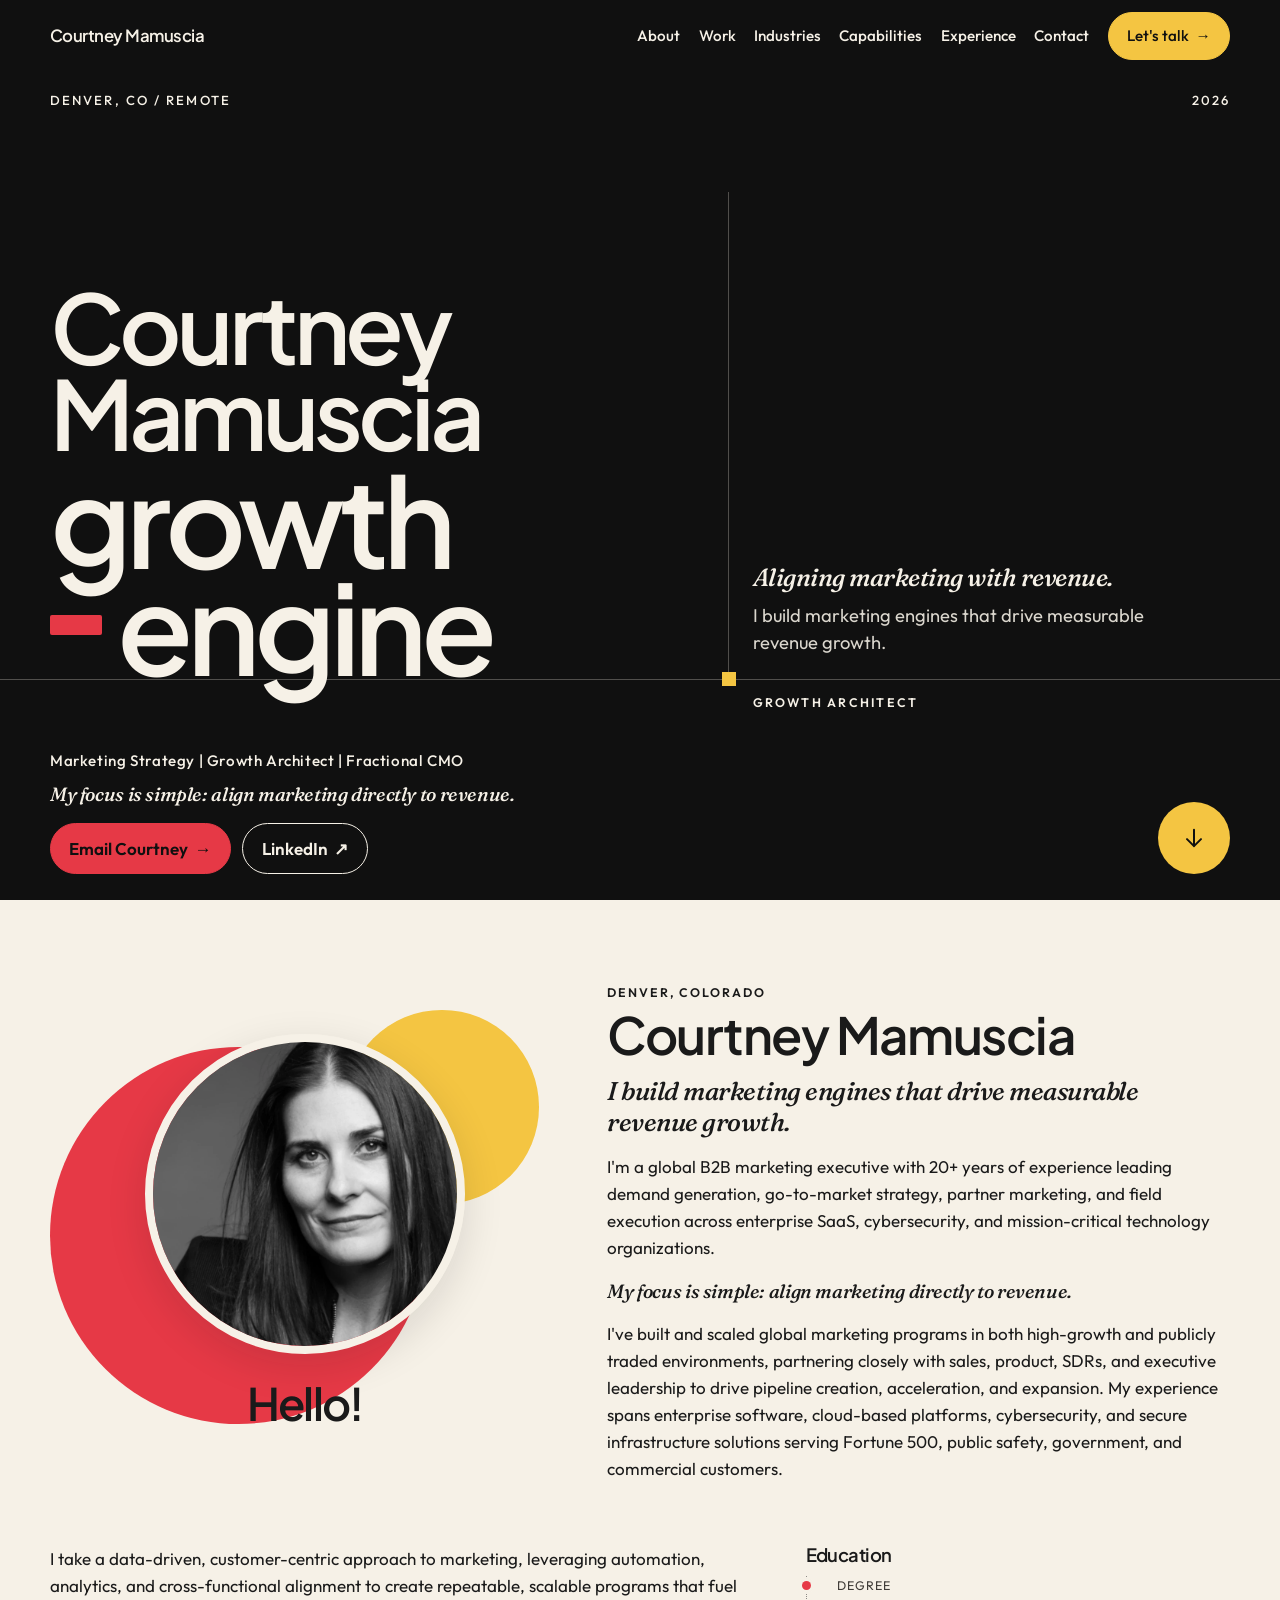
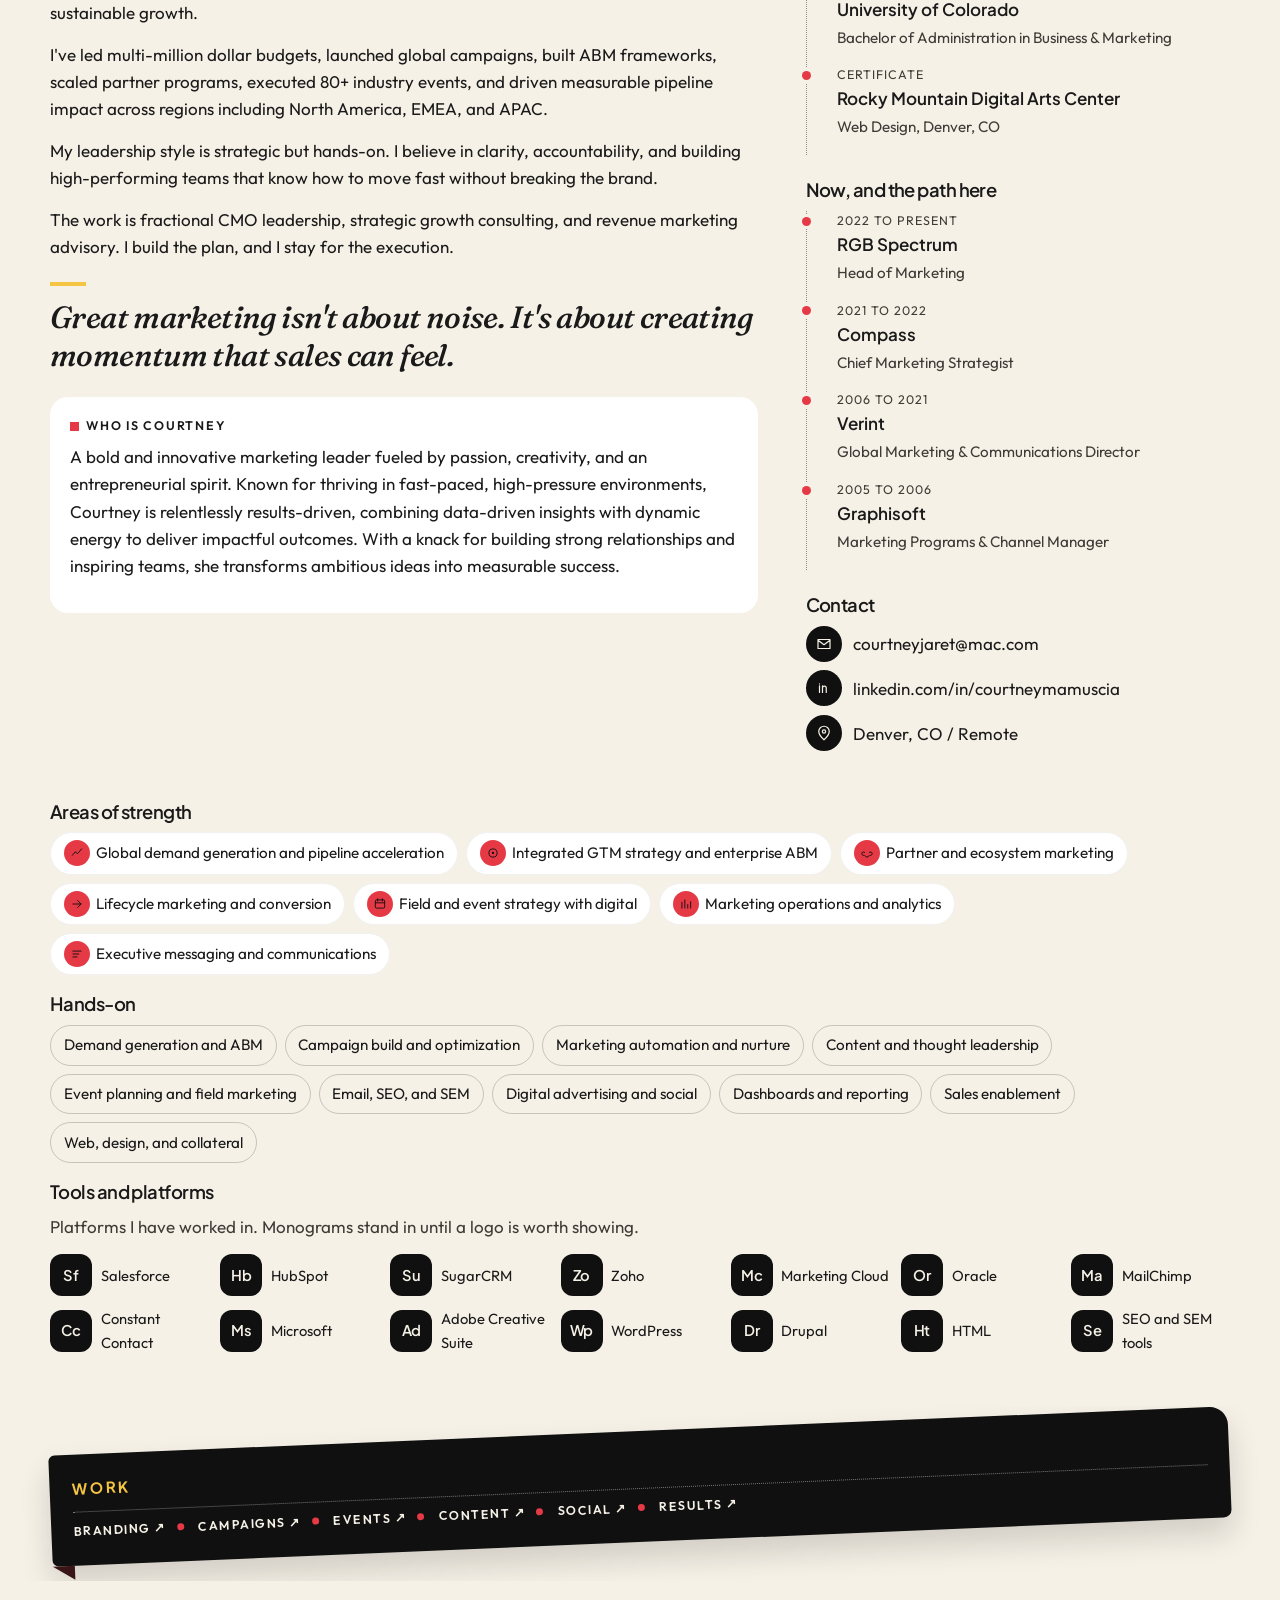
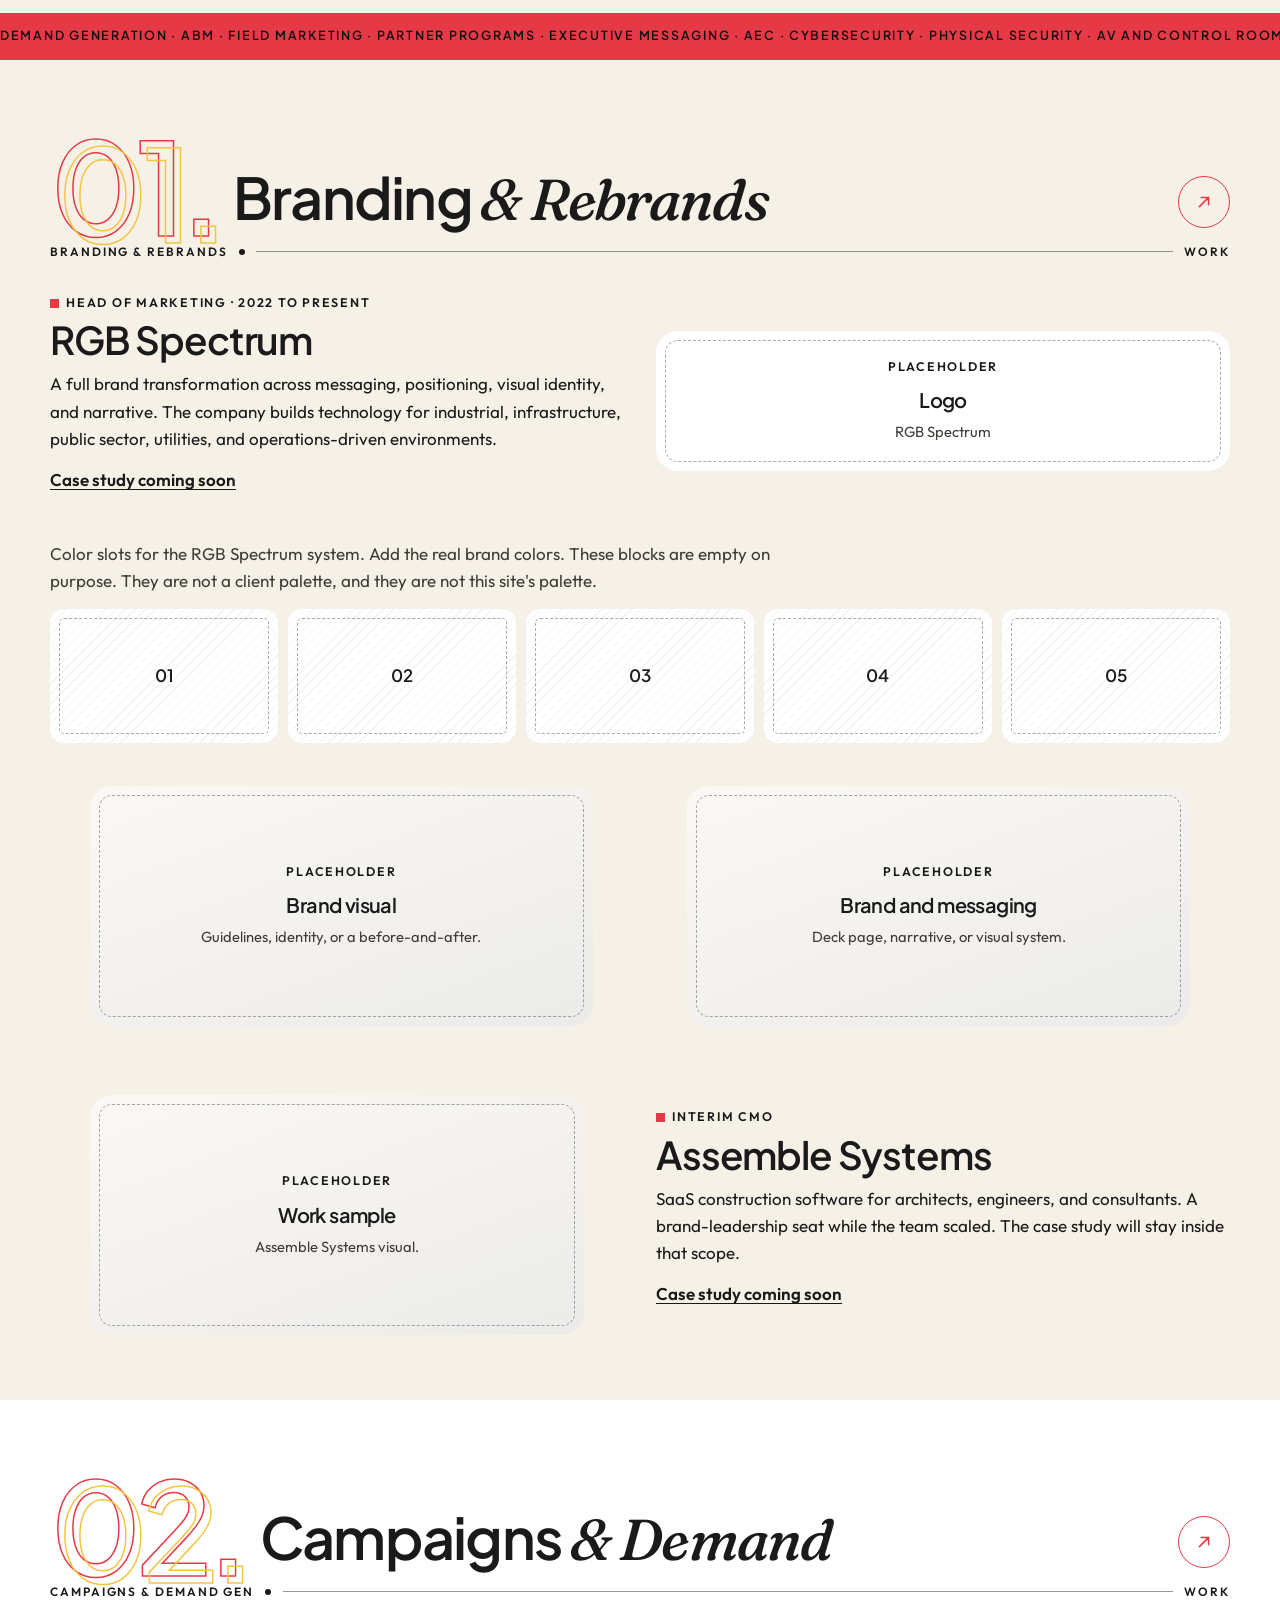
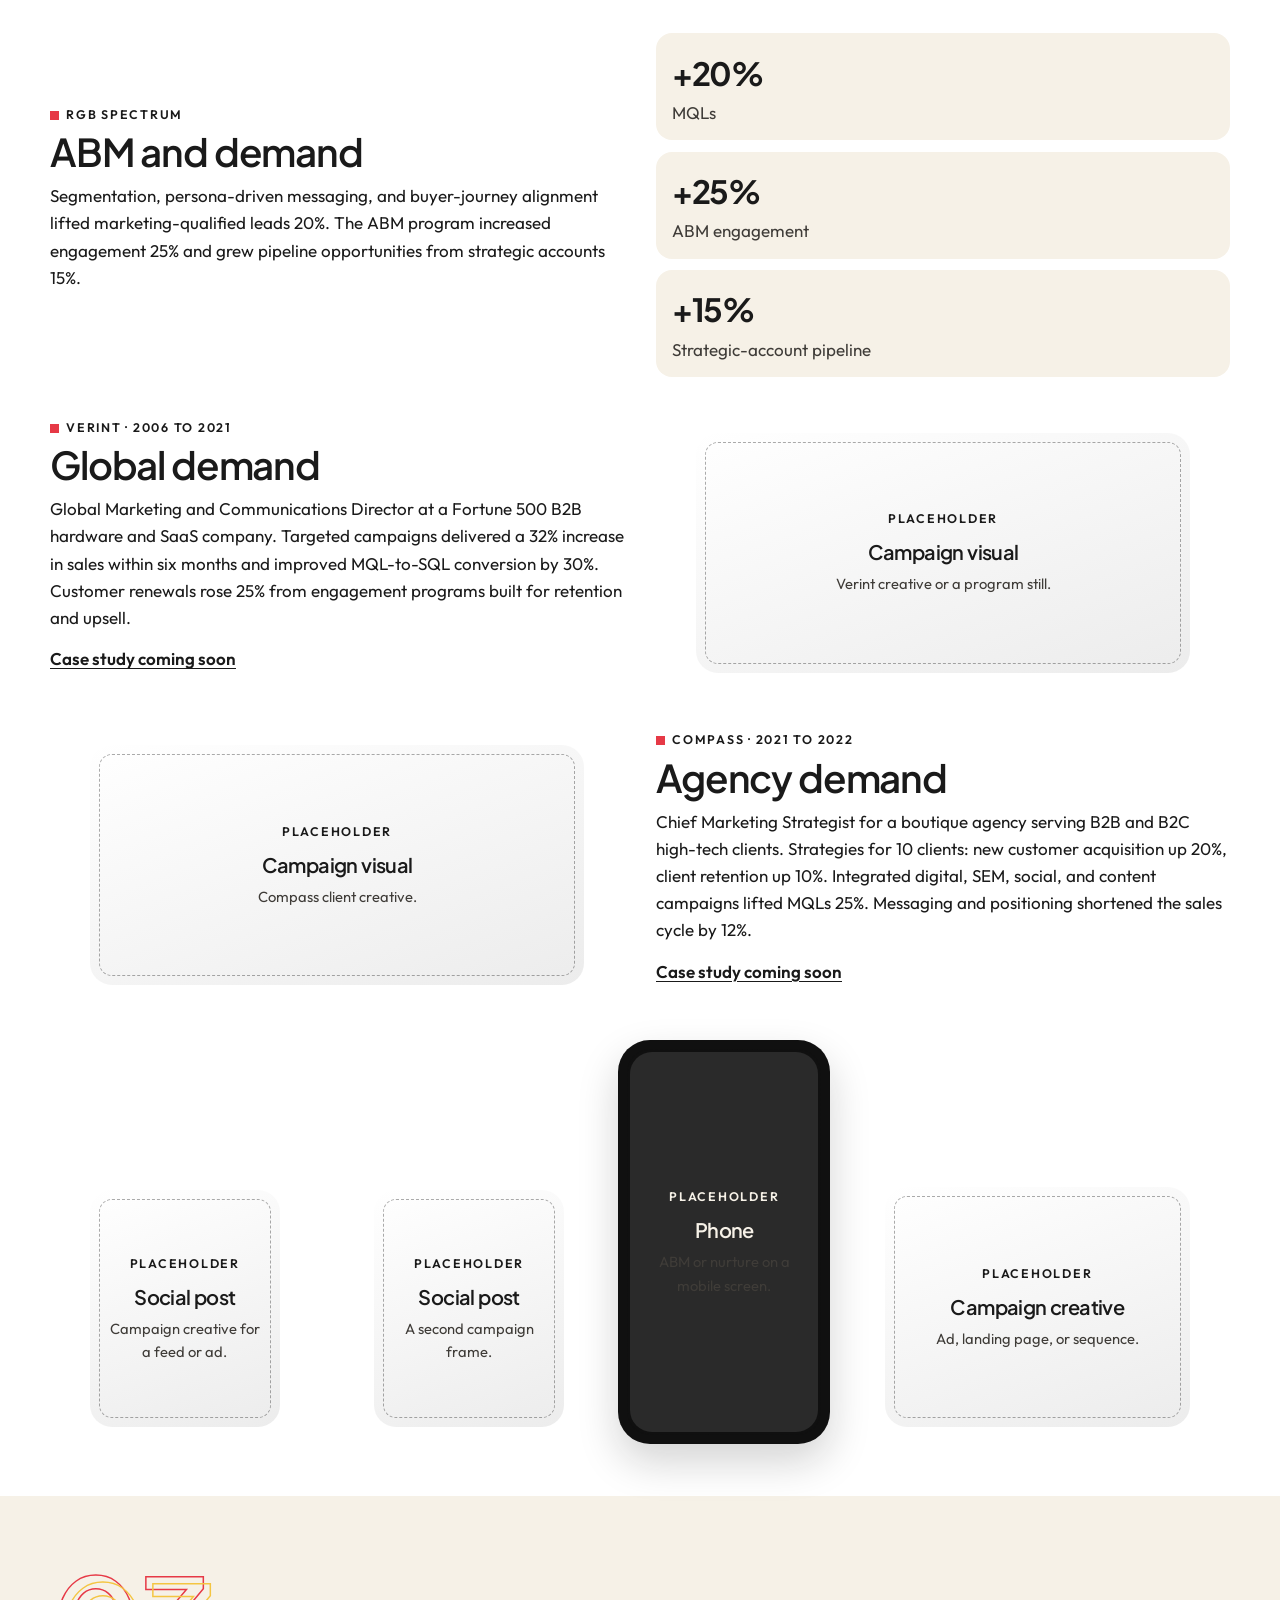
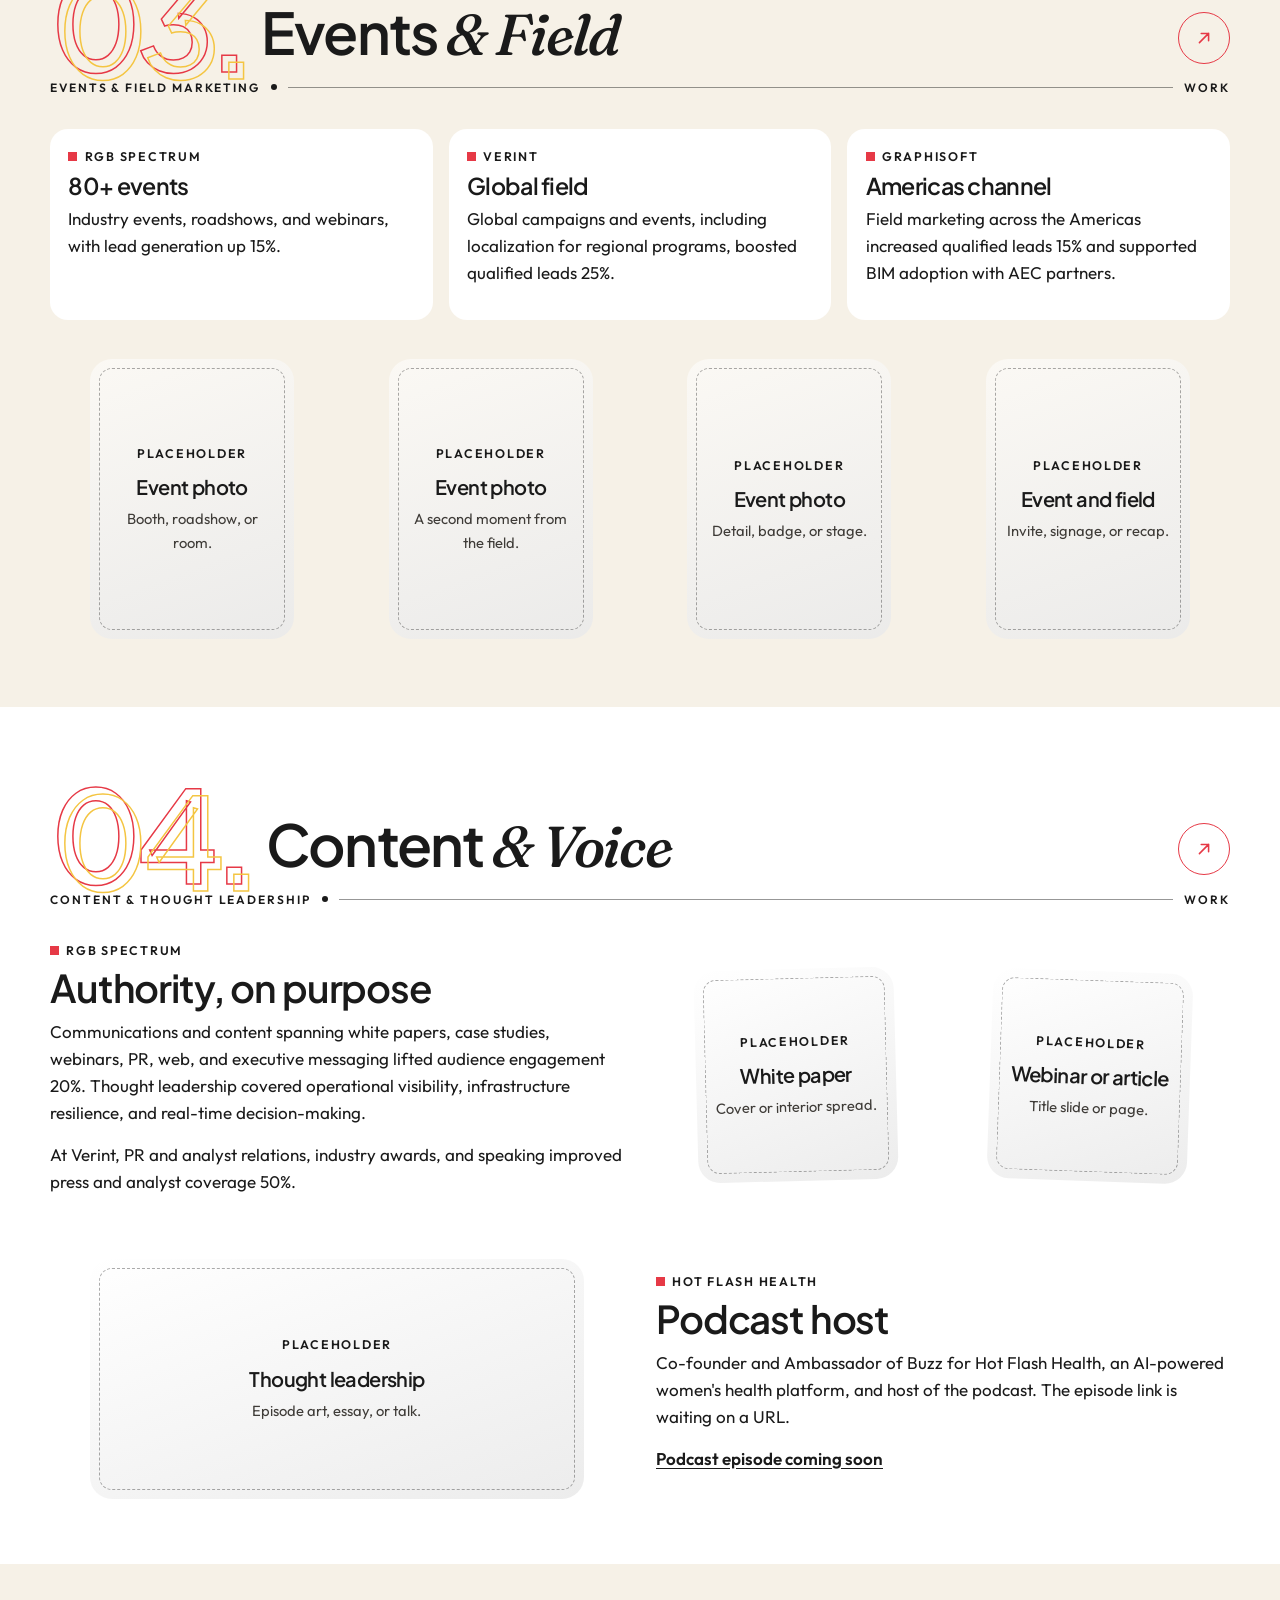
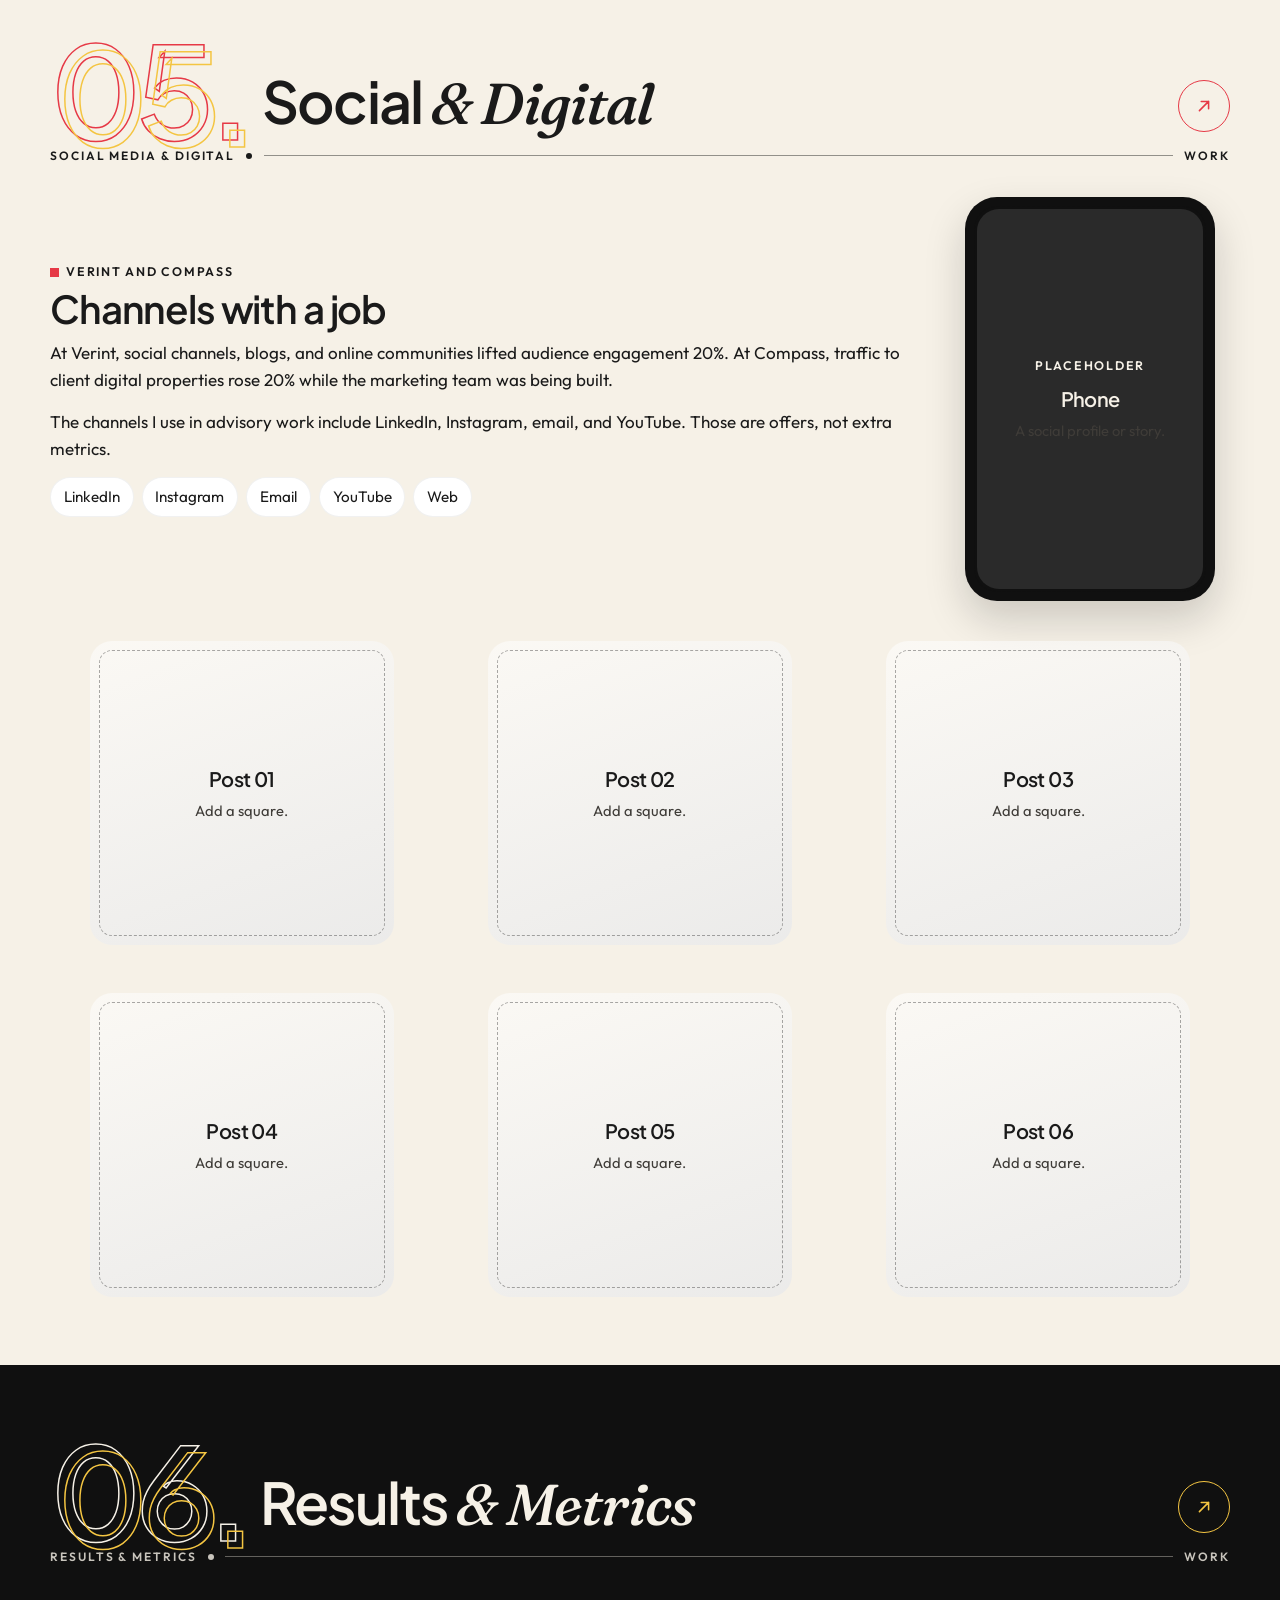
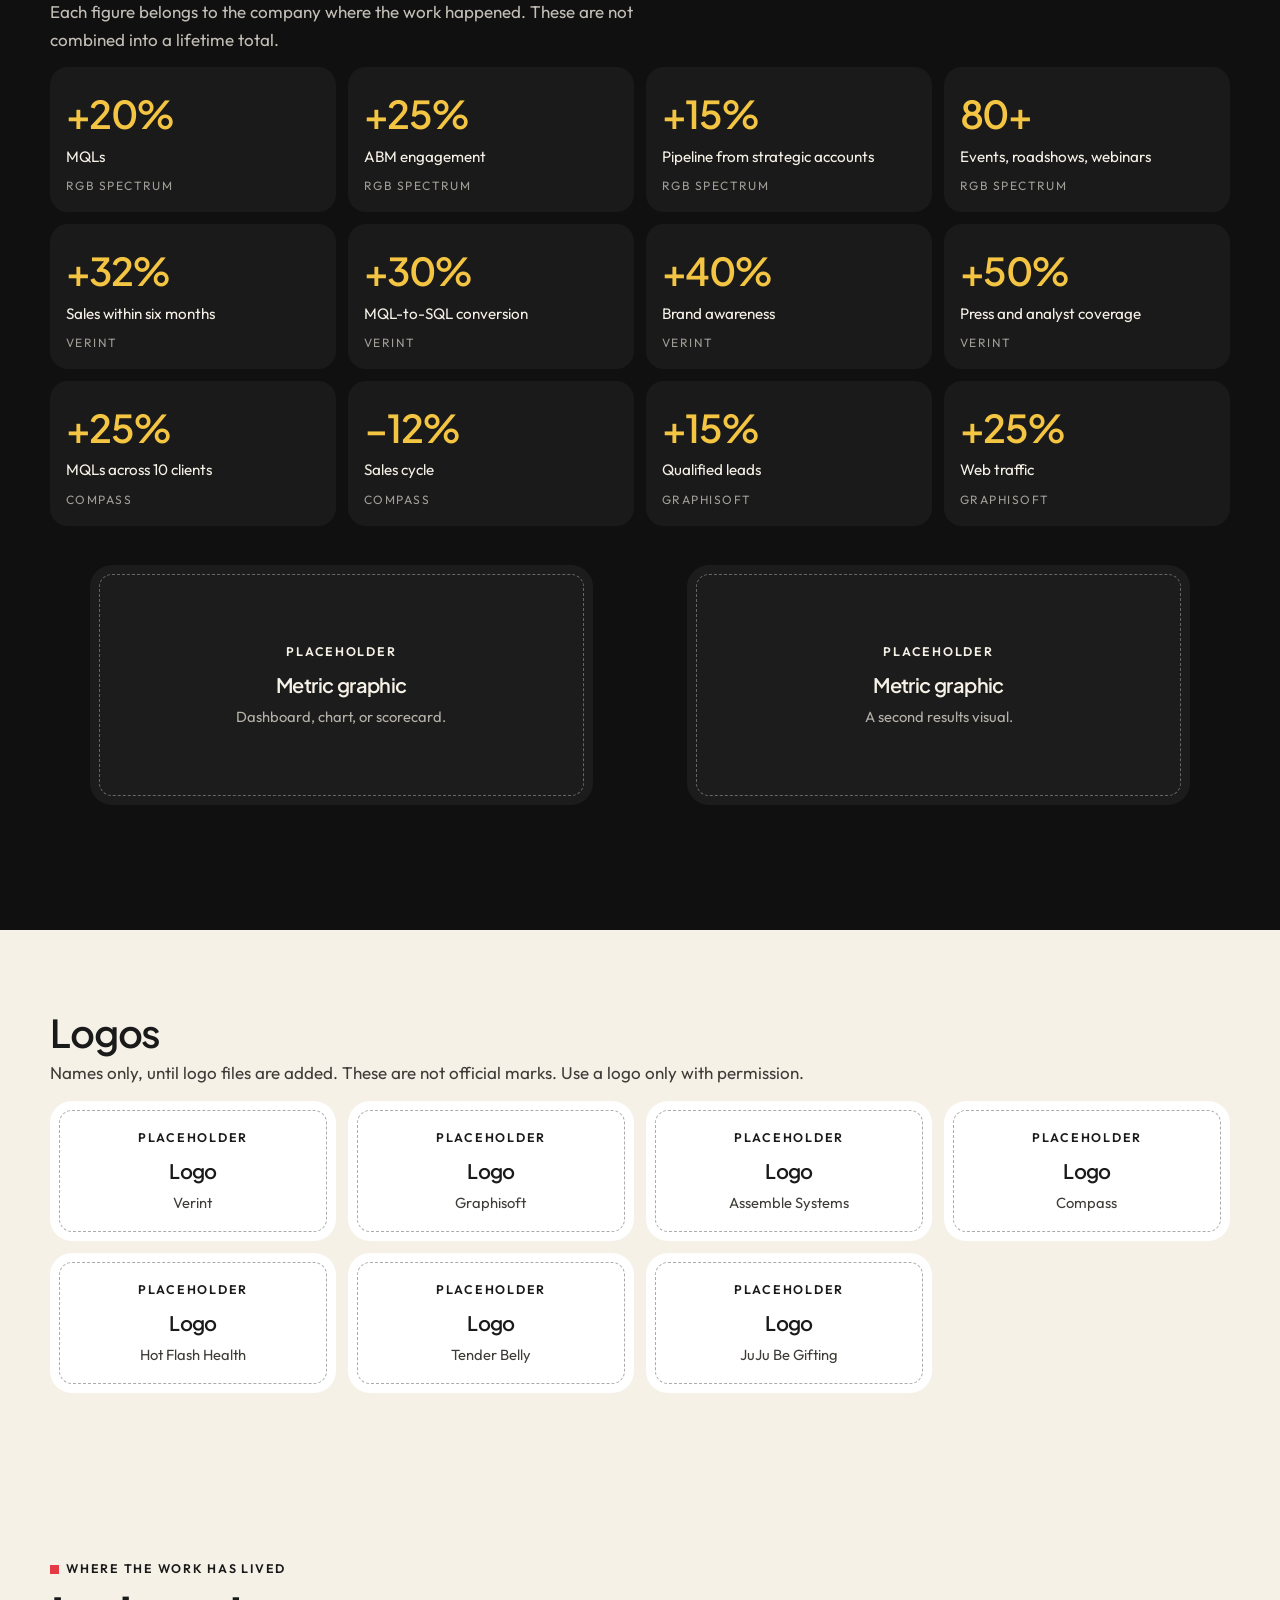
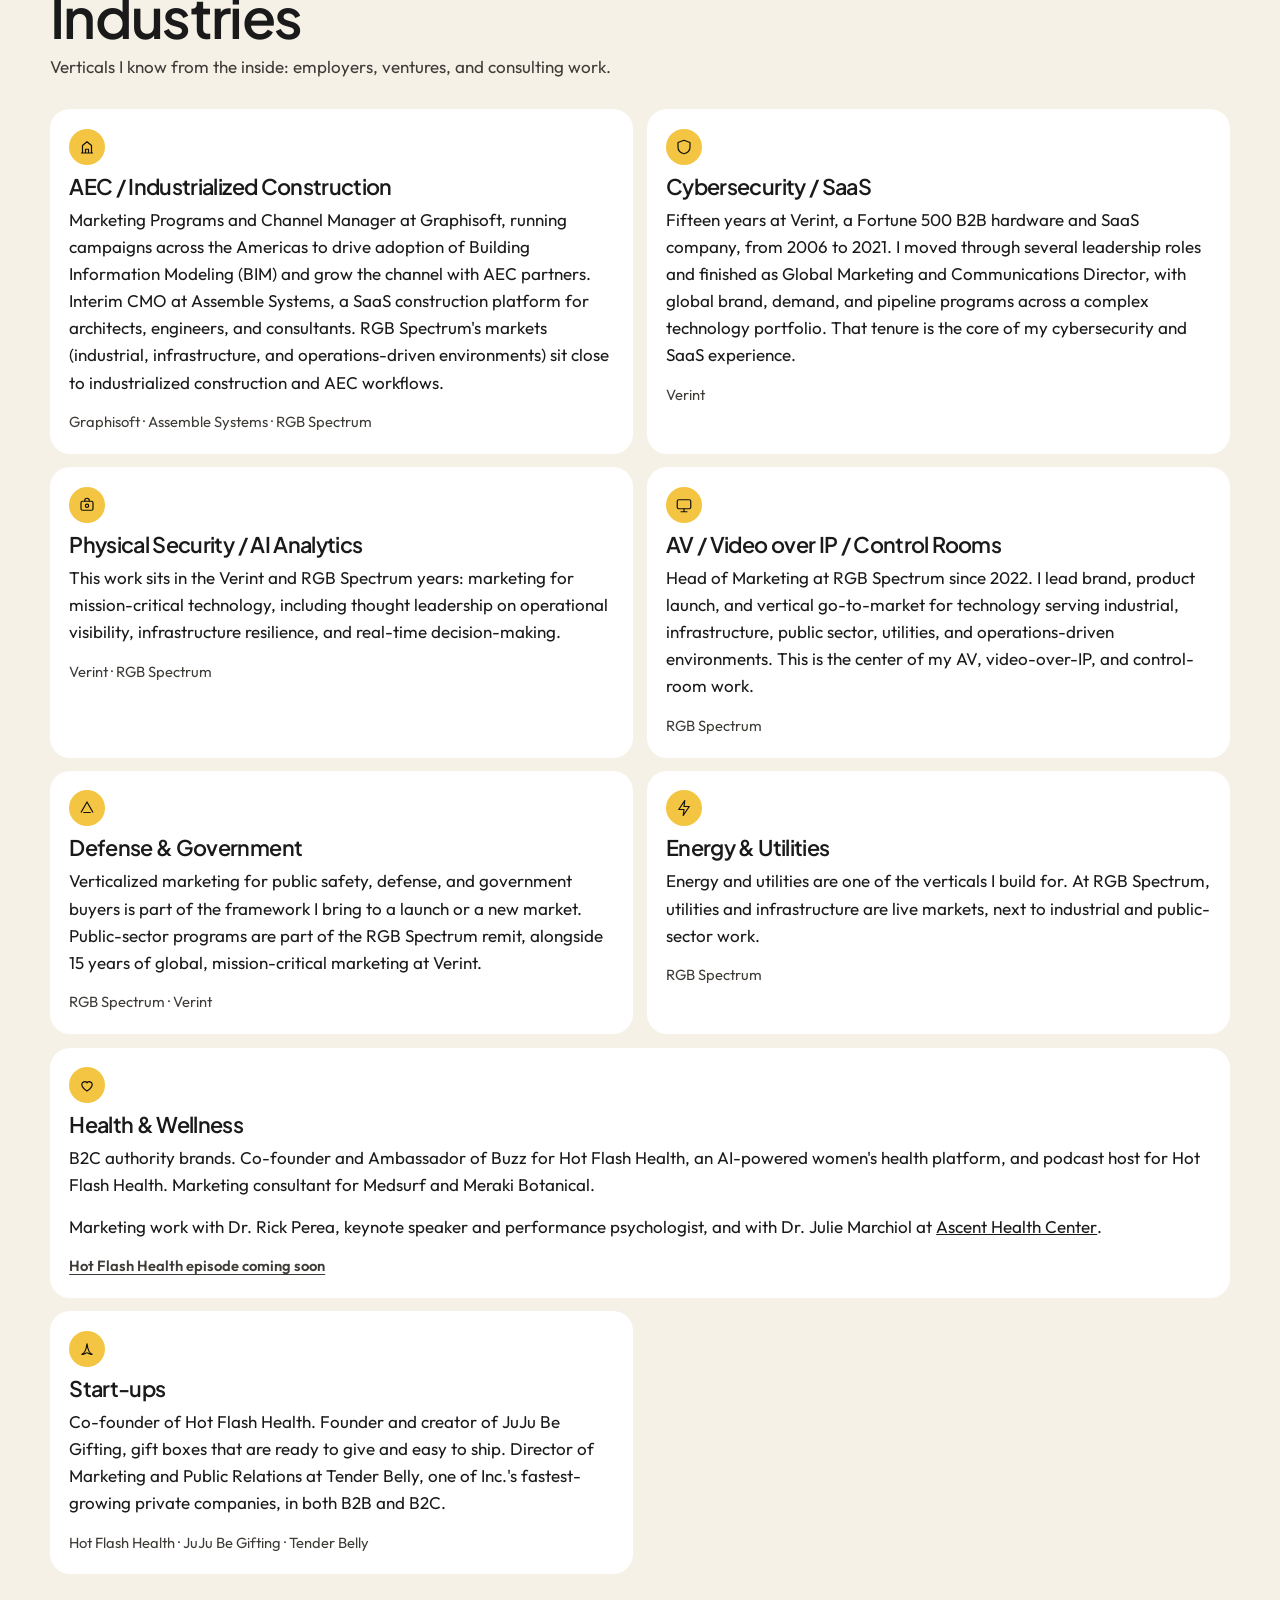
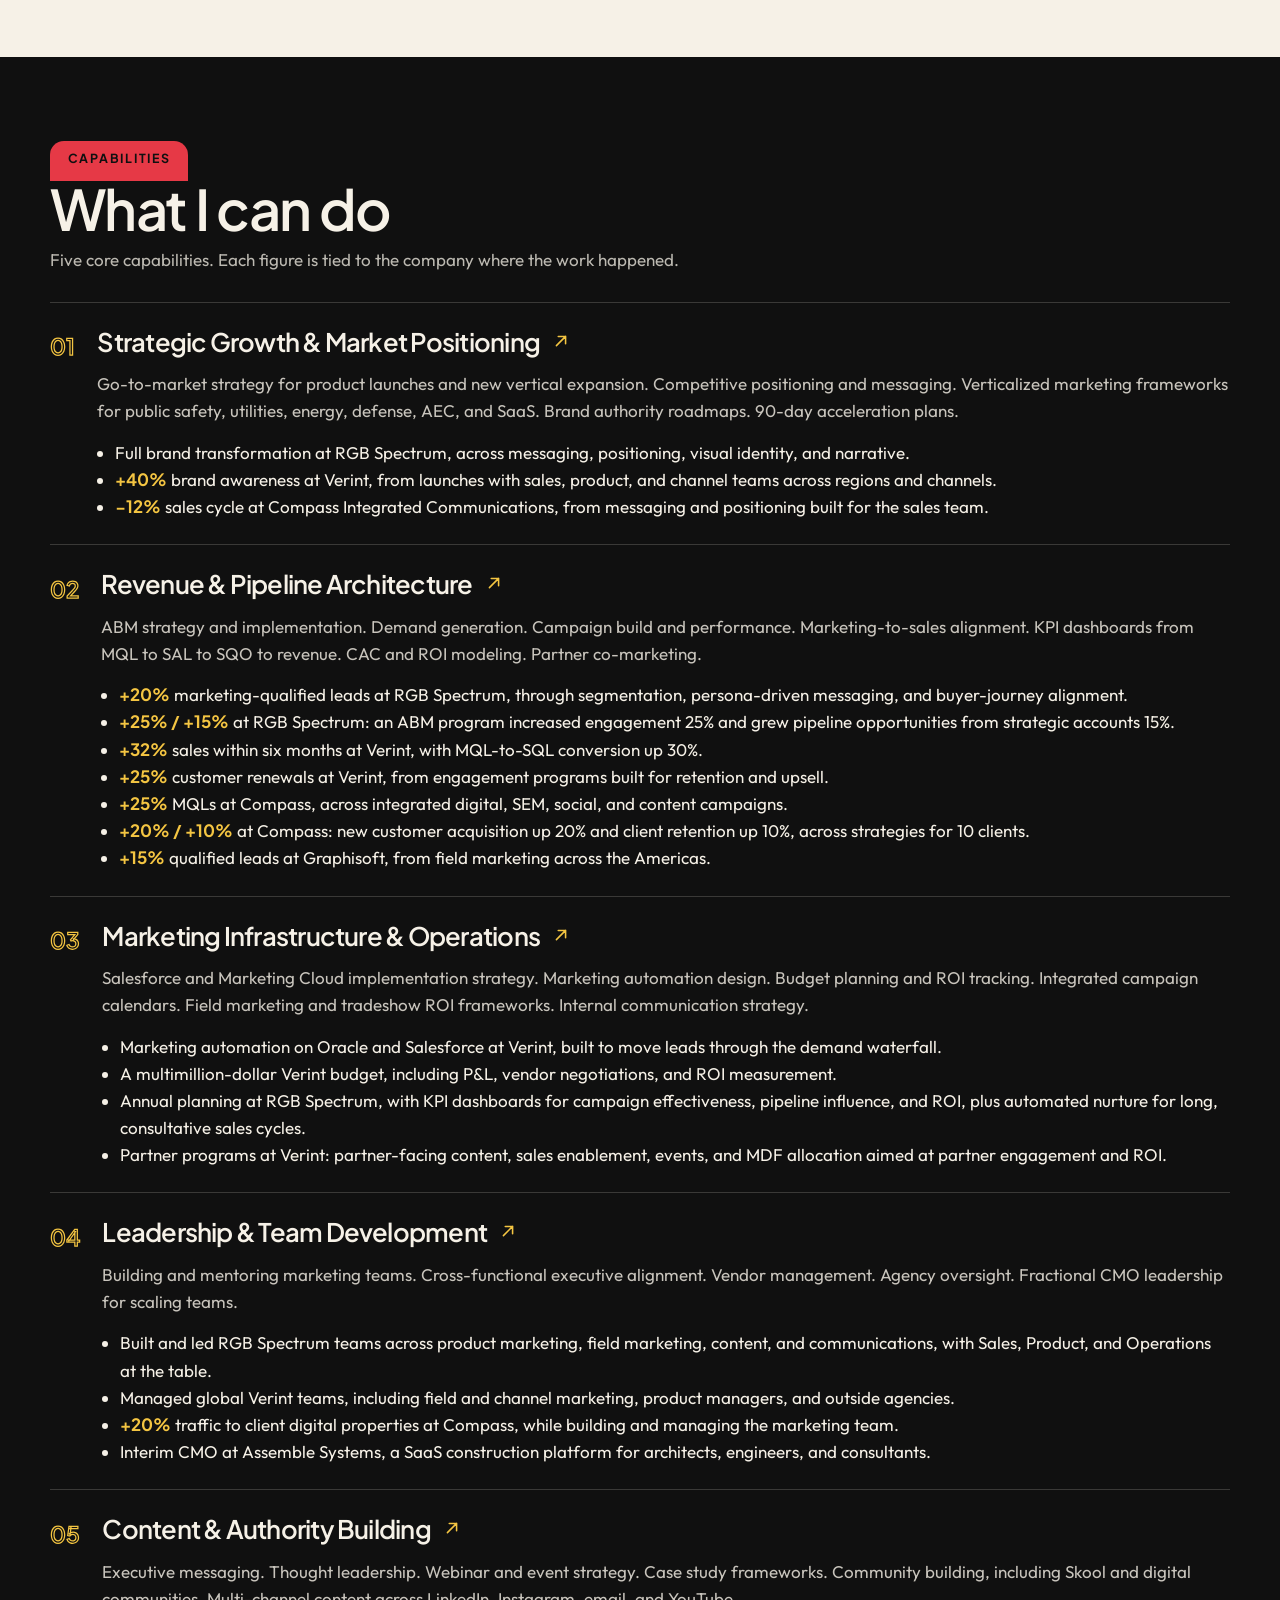
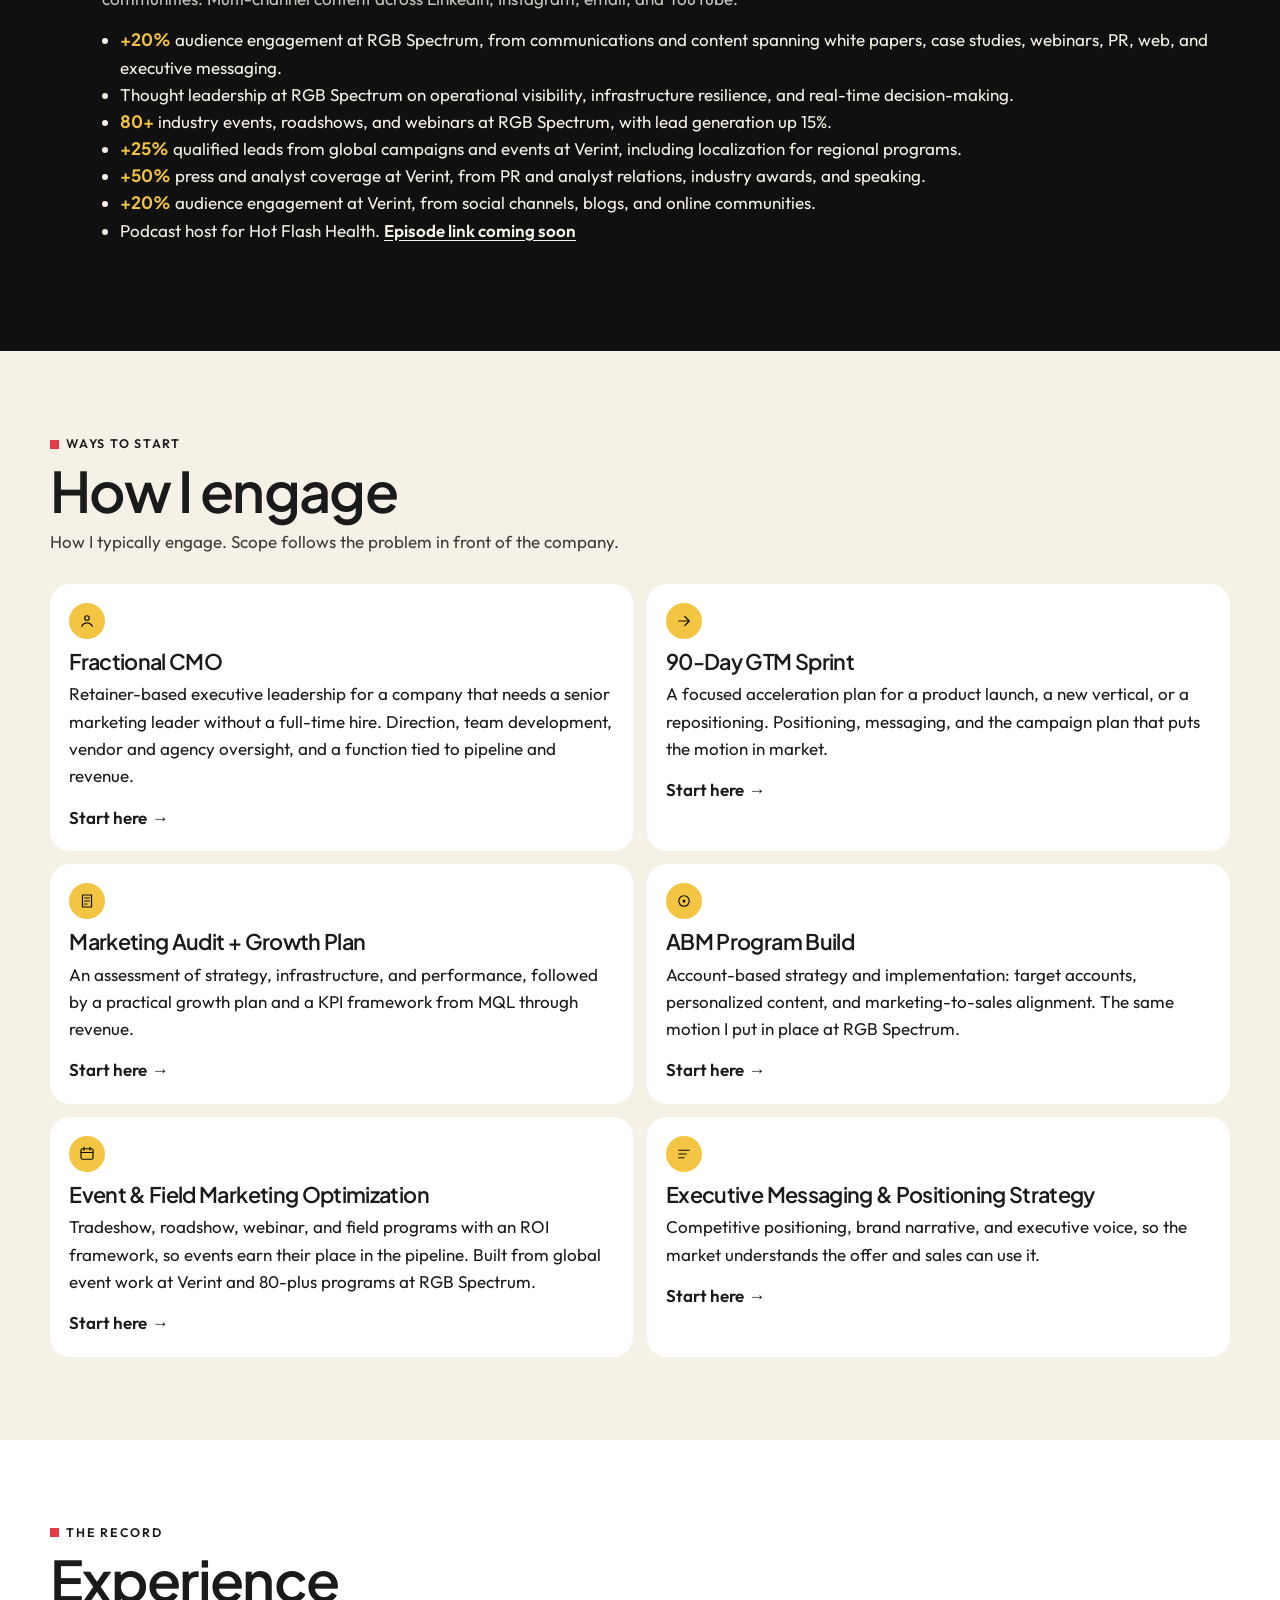
==== commit e7c7791c: "Finish the editorial structure under the cover. Put Courtney's name in the cover lockup, stack the m" ====
--- a/index.html
+++ b/index.html
@@ -29,7 +29,7 @@
   <link rel="apple-touch-icon" href="assets/apple-touch-icon.png">
   <link rel="preload" href="assets/fonts/plus-jakarta-600.woff2" as="font" type="font/woff2" crossorigin>
   <link rel="preload" href="assets/courtney-mamuscia.webp" as="image" type="image/webp">
-  <link rel="stylesheet" href="styles.css?v=4">
+  <link rel="stylesheet" href="styles.css?v=5">
   <script type="application/ld+json">
   {
     "@context": "https://schema.org",
@@ -87,8 +87,8 @@
         <p class="cover-year"><span id="cover-year">2026</span></p>
         <div class="cover-words">
           <h1 id="hero-title">
-            <span class="visually-hidden">Courtney Mamuscia. Aligning marketing with revenue.</span>
-            <span class="cover-display" aria-hidden="true">
+            <span class="cover-name">Courtney<br>Mamuscia</span>
+            <span class="cover-display">
               <span class="cover-word">growth</span>
               <span class="cover-word cover-word-2"><span class="dash"></span>engine</span>
             </span>
--- a/styles.css
+++ b/styles.css
@@ -272,13 +272,26 @@
   position: relative;
   grid-column: 1;
   grid-row: 2;
-  align-self: stretch;
+  align-self: end;
   display: flex;
   flex-direction: column;
   justify-content: flex-end;
-  padding-right: 1.2rem;
-  margin-bottom: -0.28em;
+  padding-right: 1.4rem;
   z-index: 1;
+  container-type: inline-size;
+  min-width: 0;
+}
+.cover-words h1 { margin: 0; }
+.cover-name {
+  display: block;
+  font-family: var(--display);
+  font-weight: 600;
+  font-size: clamp(2.65rem, 16cqi, 6rem);
+  letter-spacing: -0.05em;
+  line-height: 0.9;
+  color: var(--cream);
+  margin: 0 0 0.55rem;
+  max-width: 100%;
 }
 .cover-words::after {
   content: "";
@@ -363,10 +376,11 @@
   display: block;
   font-family: var(--display);
   font-weight: 600;
-  font-size: clamp(4.4rem, 10.6vw, 9.4rem);
+  font-size: clamp(2.8rem, 19cqi, 8.4rem);
   letter-spacing: -0.05em;
-  line-height: 0.84;
+  line-height: 0.86;
   color: var(--cream);
+  max-width: 100%;
 }
 
 .cover-word-2 { display: flex; align-items: center; gap: 0.12em; }
@@ -1347,6 +1361,10 @@
   transition: opacity 0.7s var(--ease), transform 0.7s var(--ease);
 }
 .js .reveal.is-in { opacity: 1; transform: none; }
+
+@media print {
+  .js .reveal { opacity: 1; transform: none; transition: none; }
+}
 
 @media (prefers-reduced-motion: reduce) {
   html { scroll-behavior: auto; }
@@ -1392,26 +1410,50 @@
 }
 
 @media (max-width: 900px) {
-  .cover-inner { grid-template-columns: minmax(0, 1fr); }
-  .cover-rule { display: flex; align-items: center; grid-template-columns: none; }
-  .cover-words,
-  .cover-aside,
-  .cover-kicker,
-  .cover-year,
-  .cover-role { grid-column: 1; }
-  .cover-year { text-align: left; margin-top: 0.15rem; }
-  .cover-words { padding-right: 0; margin-bottom: 0.4rem; }
+  .cover { overflow: visible; }
+  .cover-inner {
+    grid-template-columns: minmax(0, 1fr) auto;
+    grid-template-rows: auto auto auto auto auto;
+    align-content: start;
+    row-gap: 0.35rem;
+    min-height: 0;
+    padding-bottom: 2rem;
+  }
+  .cover-kicker { grid-column: 1; grid-row: 1; }
+  .cover-year { grid-column: 2; grid-row: 1; text-align: right; margin-top: 1.1rem; }
+  .cover-words {
+    grid-column: 1 / -1;
+    grid-row: 2;
+    align-self: start;
+    padding-right: 0;
+    margin: 0.6rem 0 0.2rem;
+  }
+  .cover-aside {
+    grid-column: 1 / -1;
+    grid-row: 3;
+    align-self: start;
+    margin: 0.35rem 0 0.2rem;
+    padding-left: 0;
+    max-width: none;
+  }
+  .cover-rule {
+    grid-column: 1 / -1;
+    grid-row: 4;
+    display: flex;
+    align-items: center;
+    grid-template-columns: none;
+    min-height: 0;
+  }
+  .cover-foot { grid-column: 1 / -1; grid-row: 5; }
   .cover-words::after,
   .cover-rule::before { display: none; }
-  .cover-aside { margin: 0.2rem 0 0.8rem; padding-left: 0; }
   .cover-sq { position: static; transform: none; margin-right: 0.55rem; }
   .cover-role {
     display: flex;
     align-items: center;
-    padding: 0.2rem 0 0.6rem;
+    padding: 0.2rem 0 0.4rem;
     background: transparent;
   }
-  .cover-word { font-size: clamp(3.5rem, 18vw, 5.6rem); }
   .hello-grid,
   .hello-lower,
   .project,
